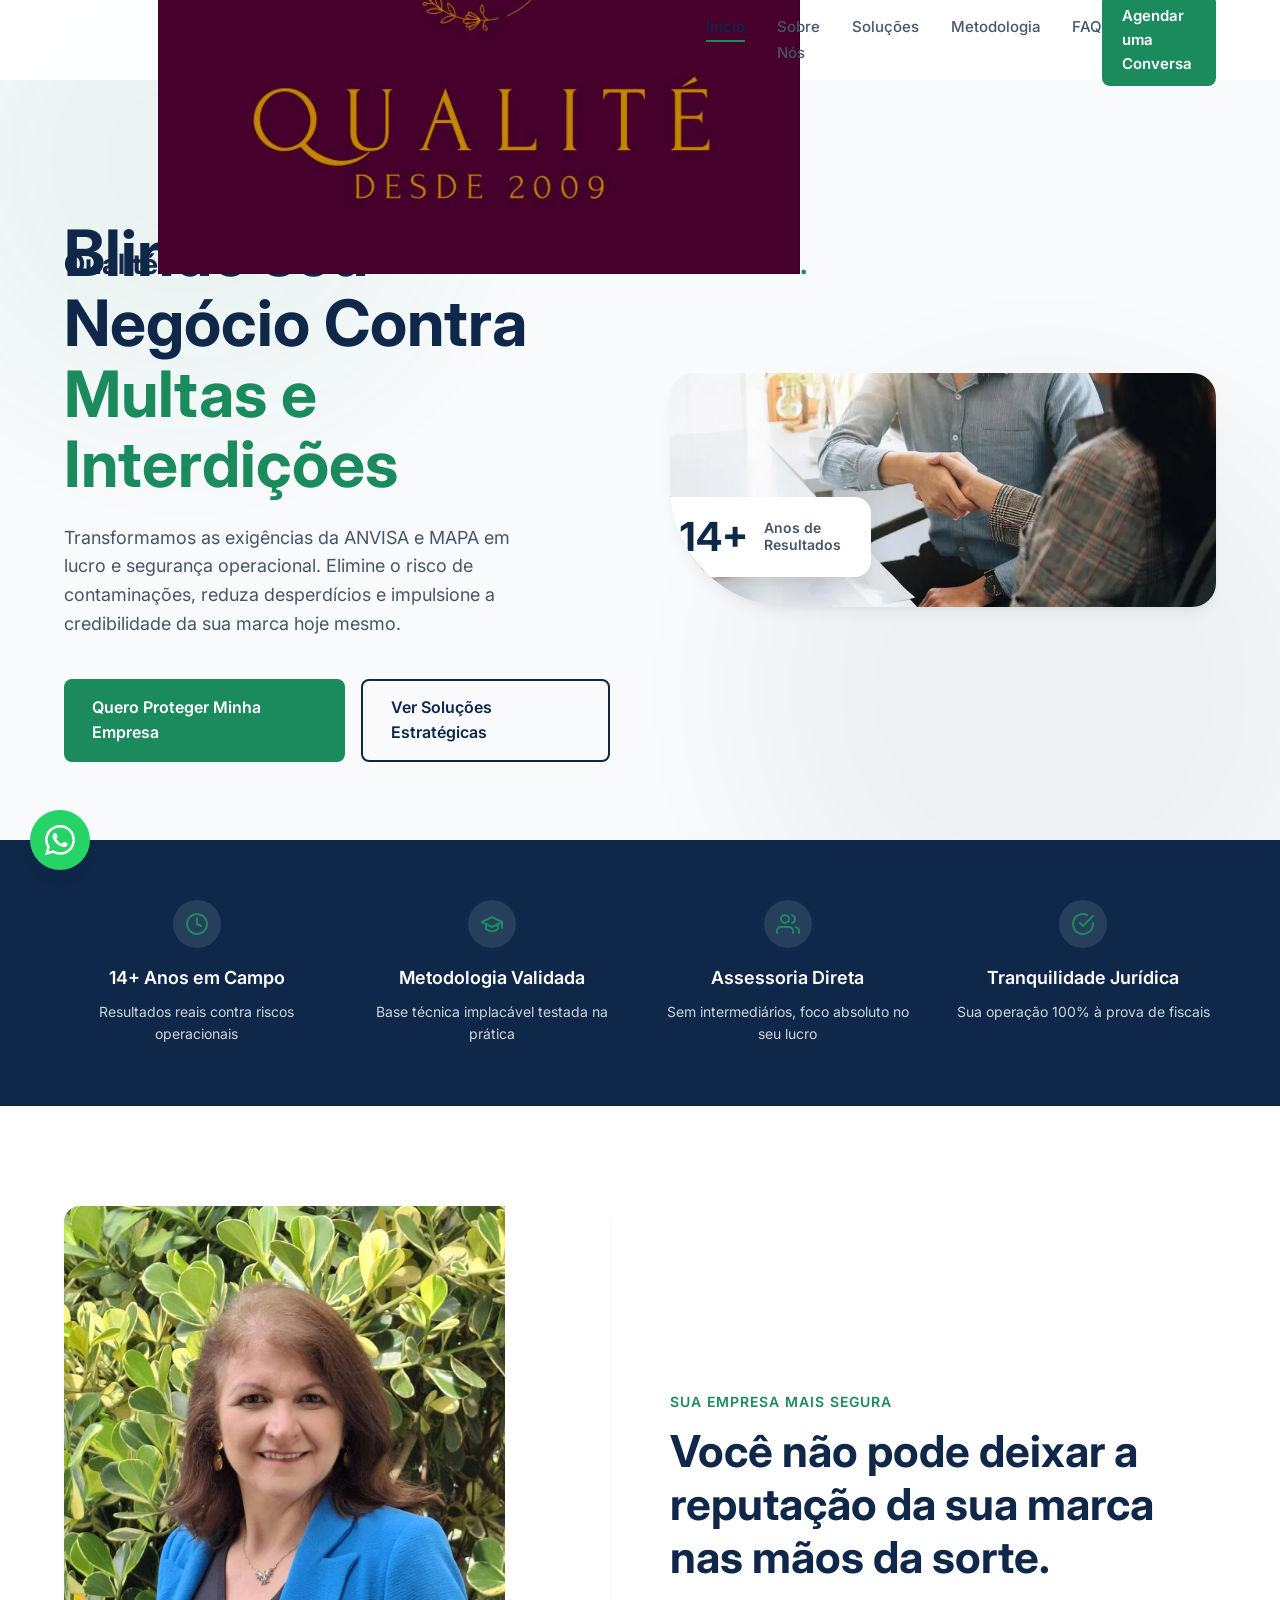
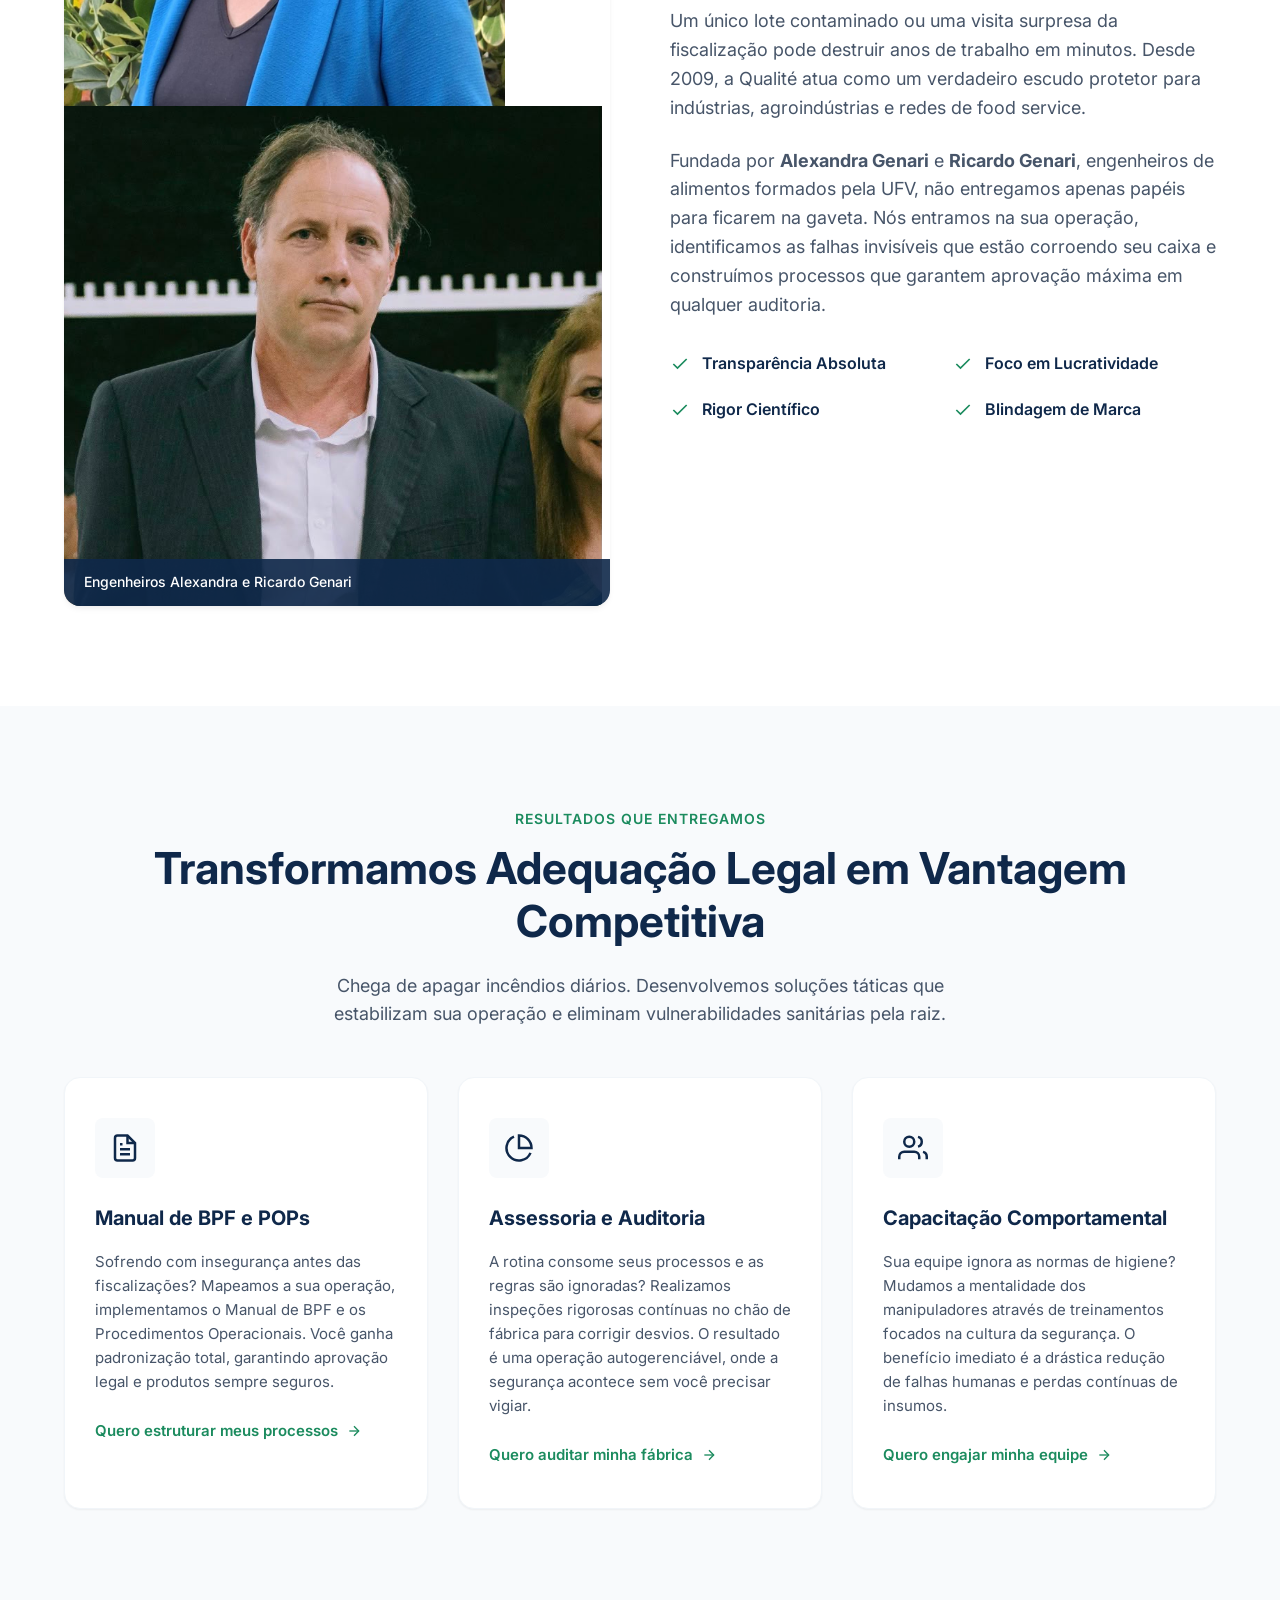
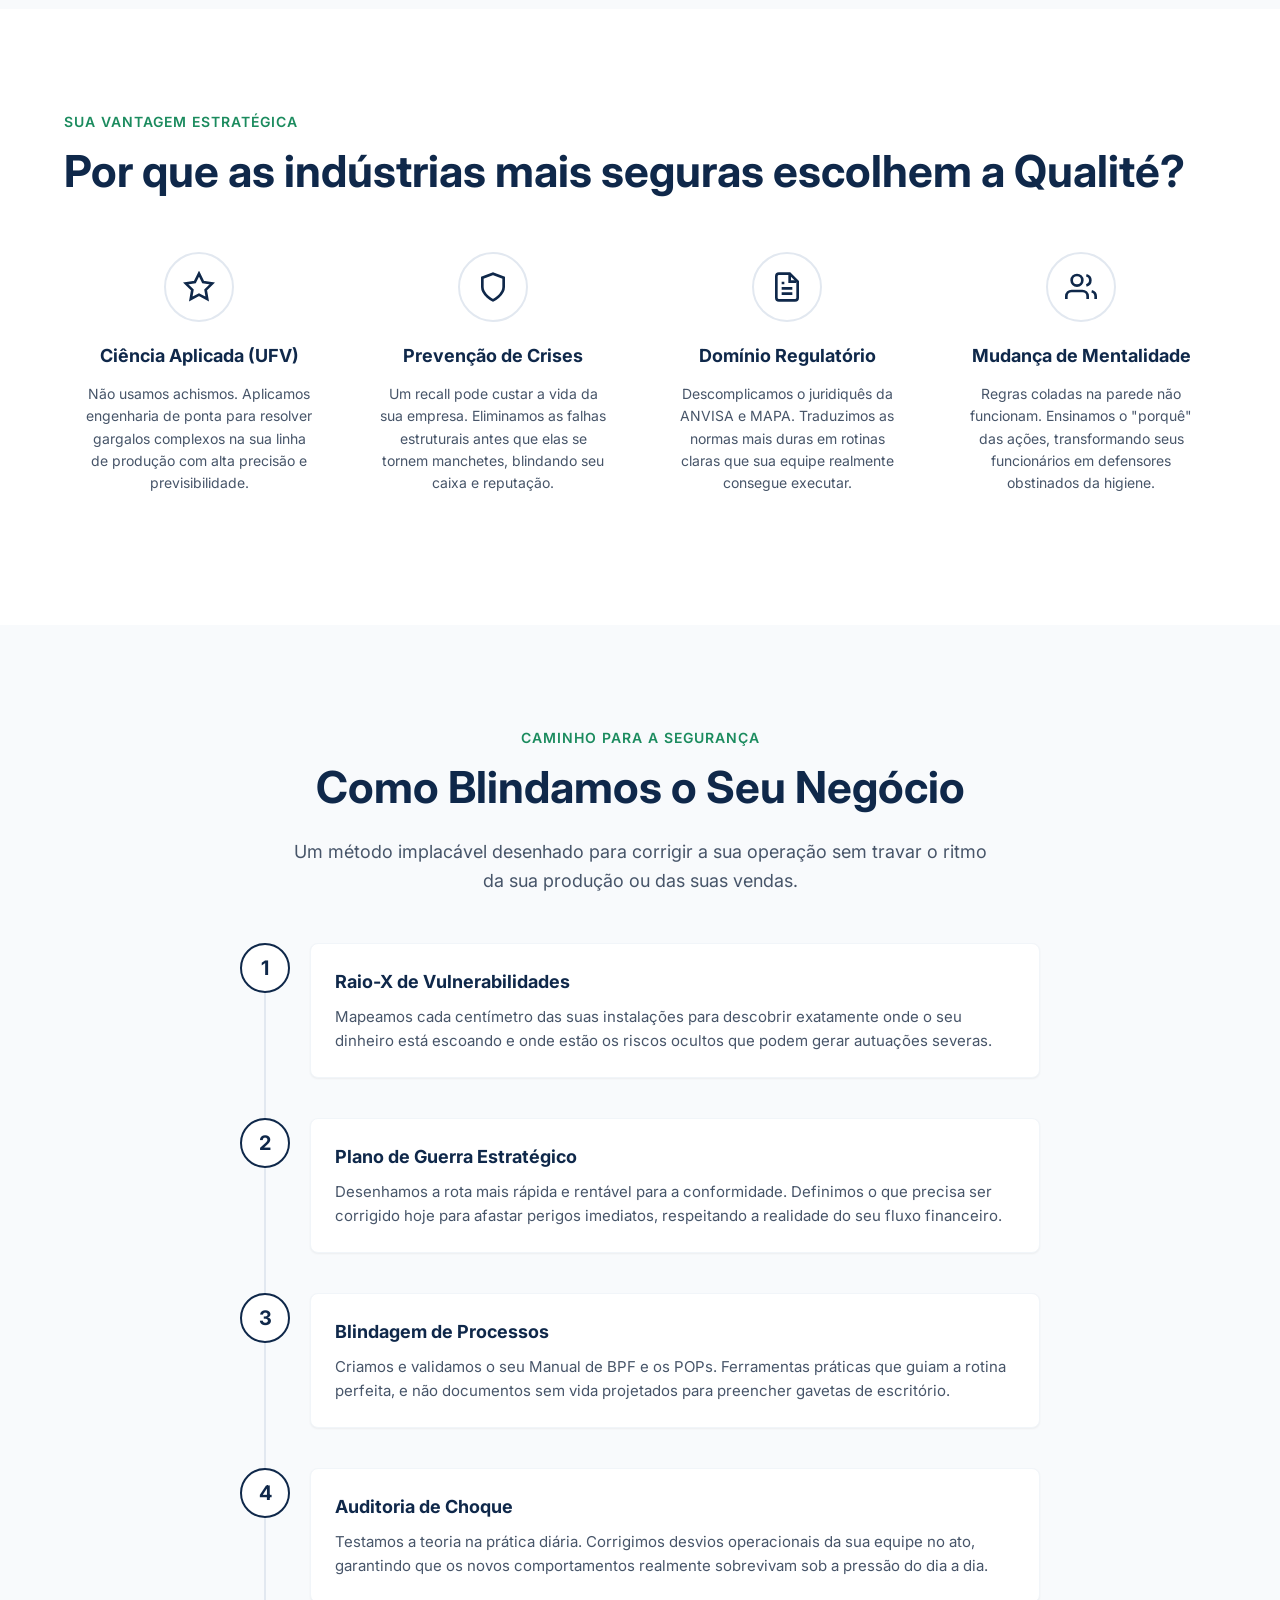
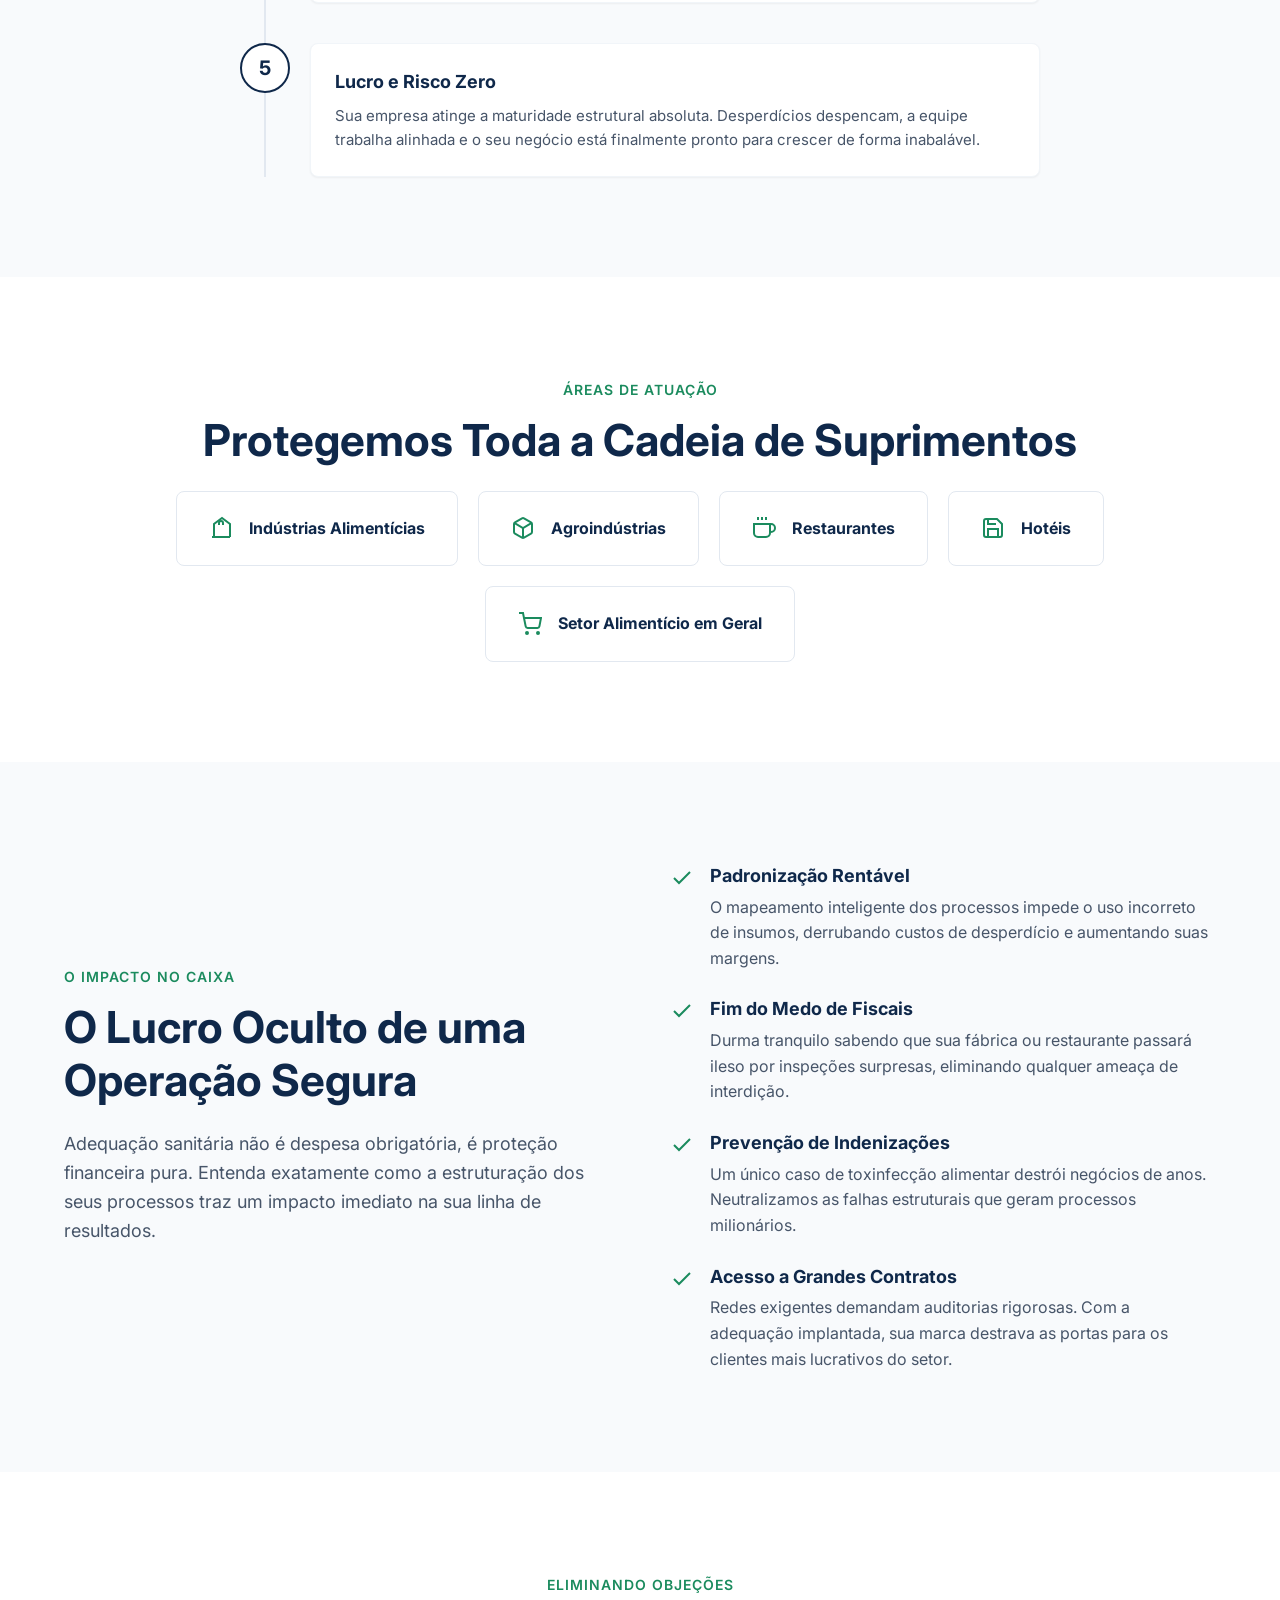
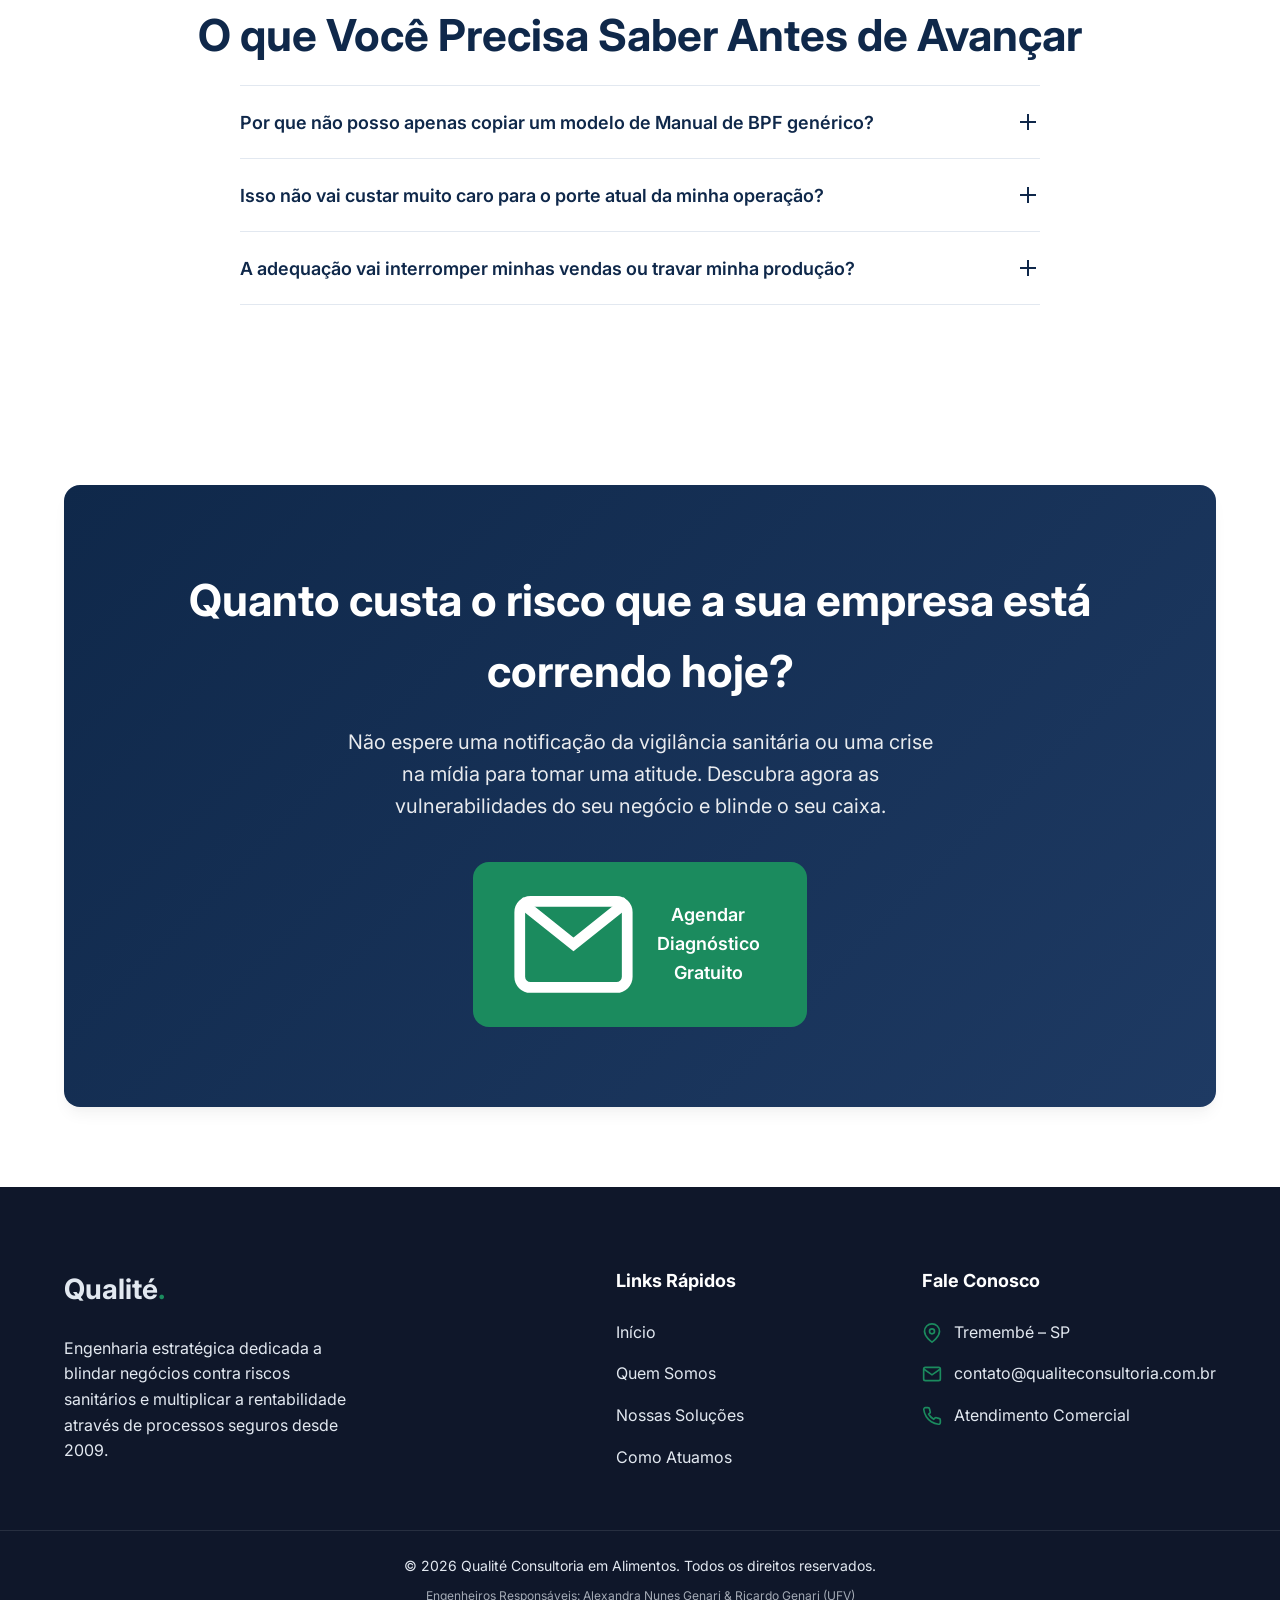
==== index.html @ 4e4a7620 "fotos html" ====
<!DOCTYPE html>
<html lang="pt-BR">
<head>
    <meta charset="UTF-8">
    <meta name="viewport" content="width=device-width, initial-scale=1.0">
    <meta http-equiv="X-UA-Compatible" content="IE=edge">
    
    <!-- SEO & Open Graph -->
    <title>Qualité Consultoria em Alimentos | Blinde sua Indústria e Evite Multas</title>
    <meta name="description" content="Consultoria e assessoria em engenharia de alimentos para indústrias e food service. Evite multas da ANVISA, elimine desperdícios e garanta processos seguros.">
    <meta name="keywords" content="consultoria em alimentos, adequação anvisa, vigilância sanitária, manual bpf, appcc, redução de perdas na indústria de alimentos, treinamentos">
    <meta name="author" content="Qualité Consultoria em Alimentos">
    
    <meta property="og:title" content="Qualité Consultoria em Alimentos | Blinde seu Negócio">
    <meta property="og:description" content="Transformamos a adequação legal em lucro e segurança para sua indústria ou restaurante.">
    <meta property="og:type" content="website">
    <meta property="og:url" content="https://www.qualiteconsultoria.com.br">
    
    <link rel="stylesheet" href="style.css">
    
    <!-- Preconnect for performance -->
    <link rel="preconnect" href="https://fonts.googleapis.com">
    <link rel="preconnect" href="https://fonts.gstatic.com" crossorigin>
</head>
<body>

    <!-- Header / Navbar -->
    <header class="header" id="header">
        <div class="container header-container">
            <a href="#" class="logo" aria-label="Voltar ao topo">
                <span class="logo-text">Qualité</span>
                <img src="Logo.jpeg" alt="Logo da Qualité Consultoria em Alimentos" class="logo-image" loading="lazy">
                <span class="logo-dot">.</span>
            </a>
            
            <nav class="navbar" id="navbar">
                <ul class="nav-list">
                    <li><a href="#hero" class="nav-link active">Início</a></li>
                    <li><a href="#about" class="nav-link">Sobre Nós</a></li>
                    <li><a href="#services" class="nav-link">Soluções</a></li>
                    <li><a href="#process" class="nav-link">Metodologia</a></li>
                    <li><a href="#faq" class="nav-link">FAQ</a></li>
                </ul>
            </nav>
            
            <div class="header-actions">
                <a href="#contato" class="btn btn-primary btn-sm">Agendar uma Conversa</a>
                <button class="mobile-menu-toggle" aria-label="Abrir menu" aria-expanded="false">
                    <span class="hamburger"></span>
                </button>
            </div>
        </div>
    </header>

    <main>
        <!-- Hero Section -->
        <section id="hero" class="hero">
            <div class="hero-bg-shapes">
                <div class="shape shape-1"></div>
                <div class="shape shape-2"></div>
            </div>
            <div class="container hero-container">
                <div class="hero-content reveal-fade-up">
                    <h1 class="headline">
                        Blinde seu Negócio Contra <span>Multas e Interdições</span>
                    </h1>
                    <p class="subheadline">
                        Transformamos as exigências da ANVISA e MAPA em lucro e segurança operacional. Elimine o risco de contaminações, reduza desperdícios e impulsione a credibilidade da sua marca hoje mesmo.
                    </p>
                    <div class="hero-buttons">
                        <a href="#contato" class="btn btn-primary">Quero Proteger Minha Empresa</a>
                        <a href="#services" class="btn btn-outline">Ver Soluções Estratégicas</a>
                    </div>
                </div>
                
                <div class="hero-visual reveal-fade-left">
                    <div class="image-wrapper">
                        <!-- Imagem representativa profissional -->
                        <picture>
                            <img src="mao.webp" alt="Equipe da Qualité Consultoria em Alimentos" loading="lazy">
                        </picture>
                        <div class="experience-badge">
                            <span class="badge-number">14+</span>
                            <span class="badge-text">Anos de<br>Resultados</span>
                        </div>
                    </div>
                </div>
            </div>
        </section>

        <!-- Faixa de Confiança (Trust Banner) -->
        <section id="trust" class="trust-banner">
            <div class="container trust-grid">
                <div class="trust-card reveal-fade-up" style="transition-delay: 0.1s;">
                    <div class="trust-icon">
                        <svg viewBox="0 0 24 24" fill="none" stroke="currentColor" stroke-width="2" stroke-linecap="round" stroke-linejoin="round"><circle cx="12" cy="12" r="10"></circle><polyline points="12 6 12 12 16 14"></polyline></svg>
                    </div>
                    <h3>14+ Anos em Campo</h3>
                    <p>Resultados reais contra riscos operacionais</p>
                </div>
                <div class="trust-card reveal-fade-up" style="transition-delay: 0.2s;">
                    <div class="trust-icon">
                        <svg viewBox="0 0 24 24" fill="none" stroke="currentColor" stroke-width="2" stroke-linecap="round" stroke-linejoin="round"><path d="M22 10v6M2 10l10-5 10 5-10 5z"></path><path d="M6 12v5c3 3 9 3 12 0v-5"></path></svg>
                    </div>
                    <h3>Metodologia Validada</h3>
                    <p>Base técnica implacável testada na prática</p>
                </div>
                <div class="trust-card reveal-fade-up" style="transition-delay: 0.3s;">
                    <div class="trust-icon">
                        <svg viewBox="0 0 24 24" fill="none" stroke="currentColor" stroke-width="2" stroke-linecap="round" stroke-linejoin="round"><path d="M17 21v-2a4 4 0 0 0-4-4H5a4 4 0 0 0-4 4v2"></path><circle cx="9" cy="7" r="4"></circle><path d="M23 21v-2a4 4 0 0 0-3-3.87"></path><path d="M16 3.13a4 4 0 0 1 0 7.75"></path></svg>
                    </div>
                    <h3>Assessoria Direta</h3>
                    <p>Sem intermediários, foco absoluto no seu lucro</p>
                </div>
                <div class="trust-card reveal-fade-up" style="transition-delay: 0.4s;">
                    <div class="trust-icon">
                        <svg viewBox="0 0 24 24" fill="none" stroke="currentColor" stroke-width="2" stroke-linecap="round" stroke-linejoin="round"><path d="M22 11.08V12a10 10 0 1 1-5.93-9.14"></path><polyline points="22 4 12 14.01 9 11.01"></polyline></svg>
                    </div>
                    <h3>Tranquilidade Jurídica</h3>
                    <p>Sua operação 100% à prova de fiscais</p>
                </div>
            </div>
        </section>

        <!-- Sobre a Empresa -->
        <section id="about" class="section about">
            <div class="container about-container">
                <div class="about-image-col reveal-fade-right">
                    <figure class="about-figure">
                        <img src="AlessandraGenari.jpeg" alt="Diretoria Qualité atuando em auditoria e validação de segurança" loading="lazy">
                        <img src="RicardoGenari.jpeg" alt="Diretoria Qualité atuando em auditoria e validação de segurança" loading="lazy">
                        <figcaption class="about-caption">Engenheiros Alexandra e Ricardo Genari</figcaption>
                    </figure>
                </div>
                <div class="about-text-col reveal-fade-left">
                    <span class="section-tag">Sua Empresa Mais Segura</span>
                    <h2 class="section-title">Você não pode deixar a reputação da sua marca nas mãos da sorte.</h2>
                    <p class="section-desc">
                        Um único lote contaminado ou uma visita surpresa da fiscalização pode destruir anos de trabalho em minutos. Desde 2009, a Qualité atua como um verdadeiro escudo protetor para indústrias, agroindústrias e redes de food service.
                    </p>
                    <p class="section-desc">
                        Fundada por <strong>Alexandra Genari</strong> e <strong>Ricardo Genari</strong>, engenheiros de alimentos formados pela UFV, não entregamos apenas papéis para ficarem na gaveta. Nós entramos na sua operação, identificamos as falhas invisíveis que estão corroendo seu caixa e construímos processos que garantem aprovação máxima em qualquer auditoria.
                    </p>
                    
                    <div class="values-grid">
                        <div class="value-item">
                            <svg viewBox="0 0 24 24" fill="none" stroke="currentColor" stroke-width="2"><polyline points="20 6 9 17 4 12"></polyline></svg>
                            <span>Transparência Absoluta</span>
                        </div>
                        <div class="value-item">
                            <svg viewBox="0 0 24 24" fill="none" stroke="currentColor" stroke-width="2"><polyline points="20 6 9 17 4 12"></polyline></svg>
                            <span>Foco em Lucratividade</span>
                        </div>
                        <div class="value-item">
                            <svg viewBox="0 0 24 24" fill="none" stroke="currentColor" stroke-width="2"><polyline points="20 6 9 17 4 12"></polyline></svg>
                            <span>Rigor Científico</span>
                        </div>
                        <div class="value-item">
                            <svg viewBox="0 0 24 24" fill="none" stroke="currentColor" stroke-width="2"><polyline points="20 6 9 17 4 12"></polyline></svg>
                            <span>Blindagem de Marca</span>
                        </div>
                    </div>
                </div>
            </div>
        </section>

        <!-- Serviços -->
        <section id="services" class="section services bg-light">
            <div class="container">
                <div class="section-header text-center reveal-fade-up">
                    <span class="section-tag">Resultados Que Entregamos</span>
                    <h2 class="section-title">Transformamos Adequação Legal em Vantagem Competitiva</h2>
                    <p class="section-subtitle">Chega de apagar incêndios diários. Desenvolvemos soluções táticas que estabilizam sua operação e eliminam vulnerabilidades sanitárias pela raiz.</p>
                </div>

                <div class="services-grid">
                    <!-- Card 1 -->
                    <article class="service-card reveal-fade-up" style="transition-delay: 0.1s;">
                        <div class="service-icon">
                            <svg viewBox="0 0 24 24" fill="none" stroke="currentColor" stroke-width="2"><path d="M14 2H6a2 2 0 0 0-2 2v16a2 2 0 0 0 2 2h12a2 2 0 0 0 2-2V8z"></path><polyline points="14 2 14 8 20 8"></polyline><line x1="16" y1="13" x2="8" y2="13"></line><line x1="16" y1="17" x2="8" y2="17"></line><polyline points="10 9 9 9 8 9"></polyline></svg>
                        </div>
                        <h3 class="service-title">Manual de BPF e POPs</h3>
                        <p class="service-desc">Sofrendo com insegurança antes das fiscalizações? Mapeamos a sua operação, implementamos o Manual de BPF e os Procedimentos Operacionais. Você ganha padronização total, garantindo aprovação legal e produtos sempre seguros.</p>
                        <a href="#contato" class="service-link">Quero estruturar meus processos <svg viewBox="0 0 24 24" fill="none" stroke="currentColor" stroke-width="2"><line x1="5" y1="12" x2="19" y2="12"></line><polyline points="12 5 19 12 12 19"></polyline></svg></a>
                    </article>

                    <!-- Card 2 -->
                    <article class="service-card reveal-fade-up" style="transition-delay: 0.2s;">
                        <div class="service-icon">
                            <svg viewBox="0 0 24 24" fill="none" stroke="currentColor" stroke-width="2"><path d="M21.21 15.89A10 10 0 1 1 8 2.83"></path><path d="M22 12A10 10 0 0 0 12 2v10z"></path></svg>
                        </div>
                        <h3 class="service-title">Assessoria e Auditoria</h3>
                        <p class="service-desc">A rotina consome seus processos e as regras são ignoradas? Realizamos inspeções rigorosas contínuas no chão de fábrica para corrigir desvios. O resultado é uma operação autogerenciável, onde a segurança acontece sem você precisar vigiar.</p>
                        <a href="#contato" class="service-link">Quero auditar minha fábrica <svg viewBox="0 0 24 24" fill="none" stroke="currentColor" stroke-width="2"><line x1="5" y1="12" x2="19" y2="12"></line><polyline points="12 5 19 12 12 19"></polyline></svg></a>
                    </article>

                    <!-- Card 3 -->
                    <article class="service-card reveal-fade-up" style="transition-delay: 0.3s;">
                        <div class="service-icon">
                            <svg viewBox="0 0 24 24" fill="none" stroke="currentColor" stroke-width="2"><path d="M17 21v-2a4 4 0 0 0-4-4H5a4 4 0 0 0-4 4v2"></path><circle cx="9" cy="7" r="4"></circle><path d="M23 21v-2a4 4 0 0 0-3-3.87"></path><path d="M16 3.13a4 4 0 0 1 0 7.75"></path></svg>
                        </div>
                        <h3 class="service-title">Capacitação Comportamental</h3>
                        <p class="service-desc">Sua equipe ignora as normas de higiene? Mudamos a mentalidade dos manipuladores através de treinamentos focados na cultura da segurança. O benefício imediato é a drástica redução de falhas humanas e perdas contínuas de insumos.</p>
                        <a href="#contato" class="service-link">Quero engajar minha equipe <svg viewBox="0 0 24 24" fill="none" stroke="currentColor" stroke-width="2"><line x1="5" y1="12" x2="19" y2="12"></line><polyline points="12 5 19 12 12 19"></polyline></svg></a>
                    </article>
                </div>
            </div>
        </section>

        <!-- Diferenciais -->
        <section id="differentials" class="section differentials">
            <div class="container">
                <div class="section-header reveal-fade-up">
                    <span class="section-tag">Sua Vantagem Estratégica</span>
                    <h2 class="section-title">Por que as indústrias mais seguras escolhem a Qualité?</h2>
                </div>
                
                <div class="diff-grid">
                    <div class="diff-card reveal-scale" style="transition-delay: 0.1s;">
                        <div class="diff-icon">
                            <svg viewBox="0 0 24 24" fill="none" stroke="currentColor" stroke-width="2"><polygon points="12 2 15.09 8.26 22 9.27 17 14.14 18.18 21.02 12 17.77 5.82 21.02 7 14.14 2 9.27 8.91 8.26 12 2"></polygon></svg>
                        </div>
                        <h4>Ciência Aplicada (UFV)</h4>
                        <p>Não usamos achismos. Aplicamos engenharia de ponta para resolver gargalos complexos na sua linha de produção com alta precisão e previsibilidade.</p>
                    </div>
                    <div class="diff-card reveal-scale" style="transition-delay: 0.2s;">
                        <div class="diff-icon">
                            <svg viewBox="0 0 24 24" fill="none" stroke="currentColor" stroke-width="2"><path d="M12 22s8-4 8-10V5l-8-3-8 3v7c0 6 8 10 8 10z"></path></svg>
                        </div>
                        <h4>Prevenção de Crises</h4>
                        <p>Um recall pode custar a vida da sua empresa. Eliminamos as falhas estruturais antes que elas se tornem manchetes, blindando seu caixa e reputação.</p>
                    </div>
                    <div class="diff-card reveal-scale" style="transition-delay: 0.3s;">
                        <div class="diff-icon">
                            <svg viewBox="0 0 24 24" fill="none" stroke="currentColor" stroke-width="2"><path d="M14 2H6a2 2 0 0 0-2 2v16c0 1.1.9 2 2 2h12a2 2 0 0 0 2-2V8l-6-6z"></path><path d="M14 3v5h5M16 13H8M16 17H8M10 9H8"></path></svg>
                        </div>
                        <h4>Domínio Regulatório</h4>
                        <p>Descomplicamos o juridiquês da ANVISA e MAPA. Traduzimos as normas mais duras em rotinas claras que sua equipe realmente consegue executar.</p>
                    </div>
                    <div class="diff-card reveal-scale" style="transition-delay: 0.4s;">
                        <div class="diff-icon">
                            <svg viewBox="0 0 24 24" fill="none" stroke="currentColor" stroke-width="2"><path d="M17 21v-2a4 4 0 0 0-4-4H5a4 4 0 0 0-4 4v2"></path><circle cx="9" cy="7" r="4"></circle><path d="M23 21v-2a4 4 0 0 0-3-3.87"></path><path d="M16 3.13a4 4 0 0 1 0 7.75"></path></svg>
                        </div>
                        <h4>Mudança de Mentalidade</h4>
                        <p>Regras coladas na parede não funcionam. Ensinamos o "porquê" das ações, transformando seus funcionários em defensores obstinados da higiene.</p>
                    </div>
                </div>
            </div>
        </section>

        <!-- Metodologia (Processo) -->
        <section id="process" class="section process bg-light">
            <div class="container">
                <div class="section-header text-center reveal-fade-up">
                    <span class="section-tag">Caminho para a Segurança</span>
                    <h2 class="section-title">Como Blindamos o Seu Negócio</h2>
                    <p class="section-subtitle">Um método implacável desenhado para corrigir a sua operação sem travar o ritmo da sua produção ou das suas vendas.</p>
                </div>

                <div class="timeline-container">
                    <!-- Item 1 -->
                    <div class="timeline-item reveal-fade-up">
                        <div class="timeline-marker">1</div>
                        <div class="timeline-content">
                            <h3>Raio-X de Vulnerabilidades</h3>
                            <p>Mapeamos cada centímetro das suas instalações para descobrir exatamente onde o seu dinheiro está escoando e onde estão os riscos ocultos que podem gerar autuações severas.</p>
                        </div>
                    </div>
                    <!-- Item 2 -->
                    <div class="timeline-item reveal-fade-up">
                        <div class="timeline-marker">2</div>
                        <div class="timeline-content">
                            <h3>Plano de Guerra Estratégico</h3>
                            <p>Desenhamos a rota mais rápida e rentável para a conformidade. Definimos o que precisa ser corrigido hoje para afastar perigos imediatos, respeitando a realidade do seu fluxo financeiro.</p>
                        </div>
                    </div>
                    <!-- Item 3 -->
                    <div class="timeline-item reveal-fade-up">
                        <div class="timeline-marker">3</div>
                        <div class="timeline-content">
                            <h3>Blindagem de Processos</h3>
                            <p>Criamos e validamos o seu Manual de BPF e os POPs. Ferramentas práticas que guiam a rotina perfeita, e não documentos sem vida projetados para preencher gavetas de escritório.</p>
                        </div>
                    </div>
                    <!-- Item 4 -->
                    <div class="timeline-item reveal-fade-up">
                        <div class="timeline-marker">4</div>
                        <div class="timeline-content">
                            <h3>Auditoria de Choque</h3>
                            <p>Testamos a teoria na prática diária. Corrigimos desvios operacionais da sua equipe no ato, garantindo que os novos comportamentos realmente sobrevivam sob a pressão do dia a dia.</p>
                        </div>
                    </div>
                    <!-- Item 5 -->
                    <div class="timeline-item reveal-fade-up">
                        <div class="timeline-marker">5</div>
                        <div class="timeline-content">
                            <h3>Lucro e Risco Zero</h3>
                            <p>Sua empresa atinge a maturidade estrutural absoluta. Desperdícios despencam, a equipe trabalha alinhada e o seu negócio está finalmente pronto para crescer de forma inabalável.</p>
                        </div>
                    </div>
                </div>
            </div>
        </section>

        <!-- Público Atendido -->
        <section id="audience" class="section audience">
            <div class="container">
                <div class="section-header text-center reveal-fade-up">
                    <span class="section-tag">Áreas de Atuação</span>
                    <h2 class="section-title">Protegemos Toda a Cadeia de Suprimentos</h2>
                </div>
                
                <div class="audience-grid">
                    <div class="audience-card reveal-fade-up" style="transition-delay: 0.1s;">
                        <svg viewBox="0 0 24 24" fill="none" stroke="currentColor" stroke-width="2"><path d="M3 21h18M5 21V8l8-6 8 6v13"></path><path d="M14 9V7a2 2 0 0 0-2-2 2 2 0 0 0-2 2v2"></path></svg>
                        <h3>Indústrias Alimentícias</h3>
                    </div>
                    <div class="audience-card reveal-fade-up" style="transition-delay: 0.2s;">
                        <svg viewBox="0 0 24 24" fill="none" stroke="currentColor" stroke-width="2"><path d="M21 16V8a2 2 0 0 0-1-1.73l-7-4a2 2 0 0 0-2 0l-7 4A2 2 0 0 0 3 8v8a2 2 0 0 0 1 1.73l7 4a2 2 0 0 0 2 0l7-4A2 2 0 0 0 21 16z"></path><polyline points="3.27 6.96 12 12.01 20.73 6.96"></polyline><line x1="12" y1="22.08" x2="12" y2="12"></line></svg>
                        <h3>Agroindústrias</h3>
                    </div>
                    <div class="audience-card reveal-fade-up" style="transition-delay: 0.3s;">
                        <svg viewBox="0 0 24 24" fill="none" stroke="currentColor" stroke-width="2"><path d="M18 8h1a4 4 0 0 1 0 8h-1"></path><path d="M2 8h16v9a4 4 0 0 1-4 4H6a4 4 0 0 1-4-4V8z"></path><line x1="6" y1="1" x2="6" y2="4"></line><line x1="10" y1="1" x2="10" y2="4"></line><line x1="14" y1="1" x2="14" y2="4"></line></svg>
                        <h3>Restaurantes</h3>
                    </div>
                    <div class="audience-card reveal-fade-up" style="transition-delay: 0.4s;">
                        <svg viewBox="0 0 24 24" fill="none" stroke="currentColor" stroke-width="2"><path d="M19 21H5a2 2 0 0 1-2-2V5a2 2 0 0 1 2-2h11l5 5v11a2 2 0 0 1-2 2z"></path><polyline points="17 21 17 13 7 13 7 21"></polyline><polyline points="7 3 7 8 15 8"></polyline></svg>
                        <h3>Hotéis</h3>
                    </div>
                    <div class="audience-card reveal-fade-up" style="transition-delay: 0.5s;">
                        <svg viewBox="0 0 24 24" fill="none" stroke="currentColor" stroke-width="2"><circle cx="9" cy="21" r="1"></circle><circle cx="20" cy="21" r="1"></circle><path d="M1 1h4l2.68 13.39a2 2 0 0 0 2 1.61h9.72a2 2 0 0 0 2-1.61L23 6H6"></path></svg>
                        <h3>Setor Alimentício em Geral</h3>
                    </div>
                </div>
            </div>
        </section>

        <!-- Benefícios (Checklist) -->
        <section id="benefits" class="section benefits bg-light">
            <div class="container benefits-container">
                <div class="benefits-text reveal-fade-right">
                    <span class="section-tag">O Impacto no Caixa</span>
                    <h2 class="section-title">O Lucro Oculto de uma Operação Segura</h2>
                    <p class="section-desc">Adequação sanitária não é despesa obrigatória, é proteção financeira pura. Entenda exatamente como a estruturação dos seus processos traz um impacto imediato na sua linha de resultados.</p>
                </div>
                <div class="benefits-list reveal-fade-left">
                    <ul>
                        <li>
                            <svg viewBox="0 0 24 24" fill="none" stroke="#1b8b5e" stroke-width="2"><polyline points="20 6 9 17 4 12"></polyline></svg>
                            <div>
                                <strong>Padronização Rentável</strong>
                                <p>O mapeamento inteligente dos processos impede o uso incorreto de insumos, derrubando custos de desperdício e aumentando suas margens.</p>
                            </div>
                        </li>
                        <li>
                            <svg viewBox="0 0 24 24" fill="none" stroke="#1b8b5e" stroke-width="2"><polyline points="20 6 9 17 4 12"></polyline></svg>
                            <div>
                                <strong>Fim do Medo de Fiscais</strong>
                                <p>Durma tranquilo sabendo que sua fábrica ou restaurante passará ileso por inspeções surpresas, eliminando qualquer ameaça de interdição.</p>
                            </div>
                        </li>
                        <li>
                            <svg viewBox="0 0 24 24" fill="none" stroke="#1b8b5e" stroke-width="2"><polyline points="20 6 9 17 4 12"></polyline></svg>
                            <div>
                                <strong>Prevenção de Indenizações</strong>
                                <p>Um único caso de toxinfecção alimentar destrói negócios de anos. Neutralizamos as falhas estruturais que geram processos milionários.</p>
                            </div>
                        </li>
                        <li>
                            <svg viewBox="0 0 24 24" fill="none" stroke="#1b8b5e" stroke-width="2"><polyline points="20 6 9 17 4 12"></polyline></svg>
                            <div>
                                <strong>Acesso a Grandes Contratos</strong>
                                <p>Redes exigentes demandam auditorias rigorosas. Com a adequação implantada, sua marca destrava as portas para os clientes mais lucrativos do setor.</p>
                            </div>
                        </li>
                    </ul>
                </div>
            </div>
        </section>

        <!-- FAQ -->
        <section id="faq" class="section faq">
            <div class="container">
                <div class="section-header text-center reveal-fade-up">
                    <span class="section-tag">Eliminando Objeções</span>
                    <h2 class="section-title">O que Você Precisa Saber Antes de Avançar</h2>
                </div>
                
                <div class="accordion-container reveal-fade-up">
                    <div class="accordion-item">
                        <button class="accordion-header" aria-expanded="false">
                            Por que não posso apenas copiar um modelo de Manual de BPF genérico?
                            <span class="accordion-icon"></span>
                        </button>
                        <div class="accordion-content">
                            <p>Documentos genéricos são o caminho mais rápido para multas severas. Os fiscais identificam imediatamente quando o texto não reflete a realidade do chão de fábrica. Nós estruturamos um material único, construindo defesas técnicas reais baseadas exclusivamente nas condições e instalações da sua produção.</p>
                        </div>
                    </div>

                    <div class="accordion-item">
                        <button class="accordion-header" aria-expanded="false">
                            Isso não vai custar muito caro para o porte atual da minha operação?
                            <span class="accordion-icon"></span>
                        </button>
                        <div class="accordion-content">
                            <p>O que custa caro é uma interdição inesperada, a perda de um lote inteiro de produtos ou um processo judicial gerado por contaminação. O valor investido em nossa engenharia preventiva se paga nos primeiros meses através da redução brutal de desperdícios operacionais e da segurança total contra multas.</p>
                        </div>
                    </div>

                    <div class="accordion-item">
                        <button class="accordion-header" aria-expanded="false">
                            A adequação vai interromper minhas vendas ou travar minha produção?
                            <span class="accordion-icon"></span>
                        </button>
                        <div class="accordion-content">
                            <p>Absolutamente não. Nosso método foi criado no chão de fábrica e para o chão de fábrica. Inserimos as melhorias gradualmente e capacitamos sua equipe nos momentos adequados, sem quebrar a fluidez e a agilidade que o dia a dia do seu negócio exige.</p>
                        </div>
                    </div>
                </div>
            </div>
        </section>

        <!-- Final CTA -->
        <section id="contato" class="section cta-section">
            <div class="container">
                <div class="cta-box reveal-scale">
                    <h2>Quanto custa o risco que a sua empresa está correndo hoje?</h2>
                    <p>Não espere uma notificação da vigilância sanitária ou uma crise na mídia para tomar uma atitude. Descubra agora as vulnerabilidades do seu negócio e blinde o seu caixa.</p>
                    <a href="mailto:contato@qualiteconsultoria.com.br" class="btn btn-primary btn-large">
                        <svg viewBox="0 0 24 24" fill="none" stroke="currentColor" stroke-width="2"><rect x="2" y="4" width="20" height="16" rx="2"></rect><path d="M2 4l10 8 10-8"></path></svg>
                        Agendar Diagnóstico Gratuito
                    </a>
                </div>
            </div>
        </section>
    </main>

    <!-- Footer -->
    <footer class="footer">
        <div class="container footer-container">
            <div class="footer-col brand-col">
                <a href="#" class="logo footer-logo">
                    <span class="logo-text">Qualité</span>
                    <span class="logo-dot">.</span>
                </a>
                <p>Engenharia estratégica dedicada a blindar negócios contra riscos sanitários e multiplicar a rentabilidade através de processos seguros desde 2009.</p>
            </div>
            
            <div class="footer-col">
                <h4>Links Rápidos</h4>
                <ul>
                    <li><a href="#hero">Início</a></li>
                    <li><a href="#about">Quem Somos</a></li>
                    <li><a href="#services">Nossas Soluções</a></li>
                    <li><a href="#process">Como Atuamos</a></li>
                </ul>
            </div>
            
            <div class="footer-col">
                <h4>Fale Conosco</h4>
                <ul class="contact-info">
                    <li>
                        <svg viewBox="0 0 24 24" fill="none" stroke="currentColor" stroke-width="2"><path d="M21 10c0 7-9 13-9 13s-9-6-9-13a9 9 0 0 1 18 0z"></path><circle cx="12" cy="10" r="3"></circle></svg>
                        Tremembé – SP
                    </li>
                    <li>
                        <svg viewBox="0 0 24 24" fill="none" stroke="currentColor" stroke-width="2"><path d="M4 4h16c1.1 0 2 .9 2 2v12c0 1.1-.9 2-2 2H4c-1.1 0-2-.9-2-2V6c0-1.1.9-2 2-2z"></path><polyline points="22,6 12,13 2,6"></polyline></svg>
                        contato@qualiteconsultoria.com.br
                    </li>
                    <li>
                        <svg viewBox="0 0 24 24" fill="none" stroke="currentColor" stroke-width="2"><path d="M22 16.92v3a2 2 0 0 1-2.18 2 19.79 19.79 0 0 1-8.63-3.07 19.5 19.5 0 0 1-6-6 19.79 19.79 0 0 1-3.07-8.67A2 2 0 0 1 4.11 2h3a2 2 0 0 1 2 1.72 12.84 12.84 0 0 0 .7 2.81 2 2 0 0 1-.45 2.11L8.09 9.91a16 16 0 0 0 6 6l1.27-1.27a2 2 0 0 1 2.11-.45 12.84 12.84 0 0 0 2.81.7A2 2 0 0 1 22 16.92z"></path></svg>
                        Atendimento Comercial
                    </li>
                </ul>
            </div>
        </div>
        
        <div class="footer-bottom">
            <div class="container">
                <p>&copy; 2026 Qualité Consultoria em Alimentos. Todos os direitos reservados. <span>Engenheiros Responsáveis: Alexandra Nunes Genari & Ricardo Genari (UFV)</span></p>
            </div>
        </div>
    </footer>

    <!-- Botão Flutuante WhatsApp -->
    <a href="#" class="fab-whatsapp" aria-label="Contato pelo WhatsApp">
        <svg viewBox="0 0 24 24" fill="white" width="30" height="30"><path d="M17.472 14.382c-.297-.149-1.758-.867-2.03-.967-.273-.099-.471-.148-.67.15-.197.297-.767.966-.94 1.164-.173.199-.347.223-.644.075-.297-.15-1.255-.463-2.39-1.475-.883-.788-1.48-1.761-1.653-2.059-.173-.297-.018-.458.13-.606.134-.133.298-.347.446-.52.149-.174.198-.298.298-.497.099-.198.05-.371-.025-.52-.075-.149-.669-1.612-.916-2.207-.242-.579-.487-.5-.669-.51a12.8 12.8 0 0 0-.57-.01c-.198 0-.52.074-.792.372-.272.297-1.04 1.016-1.04 2.479 0 1.462 1.065 2.875 1.213 3.074.149.198 2.096 3.2 5.077 4.487.709.306 1.262.489 1.694.625.712.227 1.36.195 1.871.118.571-.085 1.758-.719 2.006-1.413.248-.694.248-1.289.173-1.413-.074-.124-.272-.198-.57-.347m-5.421 7.403h-.004a9.87 9.87 0 0 1-5.031-1.378l-.361-.214-3.741.982.998-3.648-.235-.374a9.86 9.86 0 0 1-1.51-5.26c.001-5.45 4.436-9.884 9.888-9.884 2.64 0 5.122 1.03 6.988 2.898a9.825 9.825 0 0 1 2.893 6.994c-.003 5.45-4.437 9.884-9.885 9.884m8.413-18.297A11.815 11.815 0 0 0 12.05 0C5.495 0 .16 5.335.157 11.892c0 2.096.547 4.142 1.588 5.945L.057 24l6.305-1.654a11.882 11.882 0 0 0 5.683 1.448h.005c6.554 0 11.89-5.335 11.893-11.893a11.821 11.821 0 0 0-3.48-8.413Z"/></svg>
    </a>

    <!-- Botão Voltar ao Topo -->
    <button class="back-to-top" aria-label="Voltar ao topo">
        <svg viewBox="0 0 24 24" fill="none" stroke="currentColor" stroke-width="2"><polyline points="18 15 12 9 6 15"></polyline></svg>
    </button>

    <script src="script.js"></script>
</body>
</html>
---- style.css ----
/* ==========================================================================
   Importação de Fontes e Variáveis CSS
   ========================================================================== */
@import url('https://fonts.googleapis.com/css2?family=Inter:wght@300;400;500;600;700&display=swap');

:root {
    /* Cores Premium B2B */
    --color-primary: #0f284a; /* Azul Profundo */
    --color-primary-light: #1e3a63;
    --color-secondary: #1b8b5e; /* Verde Institucional */
    --color-secondary-hover: #14724b;
    --color-white: #ffffff;
    --color-light-bg: #f8fafc;
    --color-gray-100: #f1f5f9;
    --color-gray-200: #e2e8f0;
    --color-gray-600: #475569;
    --color-gray-800: #1e293b;
    --color-gray-900: #0f172a; /* Quase Preto para textos longos */

    /* Sombras Discretas */
    --shadow-sm: 0 1px 2px 0 rgba(0, 0, 0, 0.05);
    --shadow-md: 0 4px 6px -1px rgba(0, 0, 0, 0.05), 0 2px 4px -1px rgba(0, 0, 0, 0.03);
    --shadow-lg: 0 10px 15px -3px rgba(0, 0, 0, 0.05), 0 4px 6px -2px rgba(0, 0, 0, 0.025);
    --shadow-hover: 0 20px 25px -5px rgba(0, 0, 0, 0.1), 0 10px 10px -5px rgba(0, 0, 0, 0.04);
    
    /* Outros */
    --font-main: 'Inter', system-ui, -apple-system, sans-serif;
    --radius-sm: 4px;
    --radius-md: 8px;
    --radius-lg: 16px;
    --transition: all 0.3s cubic-bezier(0.25, 0.8, 0.25, 1);
    
    /* Header Height para offsets */
    --header-height: 80px;
}

/* ==========================================================================
   Reset Básico
   ========================================================================== */
*, *::before, *::after {
    margin: 0;
    padding: 0;
    box-sizing: border-box;
}

html {
    scroll-behavior: smooth;
    font-size: 100%;
}

body {
    font-family: var(--font-main);
    color: var(--color-gray-800);
    background-color: var(--color-white);
    line-height: 1.6;
    overflow-x: hidden;
    -webkit-font-smoothing: antialiased;
}

ul, ol { list-style: none; }
a { text-decoration: none; color: inherit; }
img { max-width: 100%; height: auto; display: block; }
button { cursor: pointer; border: none; background: none; font-family: inherit; }

/* ==========================================================================
   Classes Utilitárias e de Layout
   ========================================================================== */
.container {
    width: 100%;
    max-width: 1200px;
    margin: 0 auto;
    padding: 0 24px;
}

.section {
    padding: 100px 0;
}

.bg-light { background-color: var(--color-light-bg); }
.text-center { text-align: center; }

/* Títulos das Seções */
.section-tag {
    display: inline-block;
    color: var(--color-secondary);
    font-weight: 600;
    font-size: 0.875rem;
    text-transform: uppercase;
    letter-spacing: 1px;
    margin-bottom: 12px;
}

.section-title {
    font-size: clamp(2rem, 4vw, 2.75rem);
    color: var(--color-primary);
    font-weight: 700;
    line-height: 1.2;
    margin-bottom: 24px;
}

.section-subtitle, .section-desc {
    color: var(--color-gray-600);
    font-size: 1.125rem;
    max-width: 700px;
    margin: 0 auto 48px;
}

.section-desc {
    margin-left: 0;
    margin-bottom: 24px;
}

/* ==========================================================================
   Botões (CTAs)
   ========================================================================== */
.btn {
    display: inline-flex;
    align-items: center;
    justify-content: center;
    gap: 8px;
    padding: 14px 28px;
    border-radius: var(--radius-md);
    font-weight: 600;
    font-size: 1rem;
    transition: var(--transition);
    position: relative;
    overflow: hidden;
}

.btn-sm { padding: 10px 20px; font-size: 0.9375rem; }
.btn-large { padding: 18px 36px; font-size: 1.125rem; border-radius: var(--radius-lg); }

.btn-primary {
    background-color: var(--color-secondary);
    color: var(--color-white);
}

.btn-primary:hover {
    background-color: var(--color-secondary-hover);
    transform: translateY(-2px);
    box-shadow: 0 4px 12px rgba(27, 139, 94, 0.3);
}

.btn-outline {
    background-color: transparent;
    color: var(--color-primary);
    border: 2px solid var(--color-primary);
}

.btn-outline:hover {
    background-color: var(--color-primary);
    color: var(--color-white);
}

/* ==========================================================================
   Header & Navbar (Sticky Inteligente)
   ========================================================================== */
.header {
    position: fixed;
    top: 0;
    left: 0;
    width: 100%;
    height: var(--header-height);
    background-color: rgba(255, 255, 255, 0.95);
    backdrop-filter: blur(10px);
    -webkit-backdrop-filter: blur(10px);
    border-bottom: 1px solid transparent;
    z-index: 1000;
    transition: var(--transition);
}

.header.scrolled {
    height: 70px;
    box-shadow: var(--shadow-sm);
    border-bottom: 1px solid var(--color-gray-200);
}

.header-container {
    display: flex;
    justify-content: space-between;
    align-items: center;
    height: 100%;
}

.logo {
    display: flex;
    align-items: baseline;
    font-size: 1.75rem;
    font-weight: 700;
    color: var(--color-primary);
}

.logo-dot {
    color: var(--color-secondary);
}

.nav-list {
    display: flex;
    gap: 32px;
}

.nav-link {
    color: var(--color-gray-600);
    font-weight: 500;
    font-size: 0.9375rem;
    position: relative;
    transition: var(--transition);
}

.nav-link:hover, .nav-link.active {
    color: var(--color-primary);
}

.nav-link::after {
    content: '';
    position: absolute;
    bottom: -6px;
    left: 0;
    width: 0;
    height: 2px;
    background-color: var(--color-secondary);
    transition: var(--transition);
}

.nav-link:hover::after, .nav-link.active::after {
    width: 100%;
}

.header-actions {
    display: flex;
    align-items: center;
    gap: 16px;
}

/* Mobile Toggle Hamburger */
.mobile-menu-toggle {
    display: none;
    width: 30px;
    height: 24px;
    position: relative;
    z-index: 1001;
}

.hamburger, .hamburger::before, .hamburger::after {
    width: 100%;
    height: 2px;
    background-color: var(--color-primary);
    position: absolute;
    transition: var(--transition);
}
.hamburger { top: 50%; transform: translateY(-50%); }
.hamburger::before { content: ''; top: -8px; left: 0; }
.hamburger::after { content: ''; bottom: -8px; left: 0; }

.mobile-menu-toggle.active .hamburger { background-color: transparent; }
.mobile-menu-toggle.active .hamburger::before { top: 0; transform: rotate(45deg); }
.mobile-menu-toggle.active .hamburger::after { bottom: 0; transform: rotate(-45deg); }

/* ==========================================================================
   Hero Section
   ========================================================================== */
.hero {
    position: relative;
    min-height: 100vh;
    display: flex;
    align-items: center;
    padding-top: var(--header-height);
    background-color: var(--color-light-bg);
    overflow: hidden;
}

.hero-bg-shapes {
    position: absolute;
    top: 0; left: 0; width: 100%; height: 100%;
    pointer-events: none;
    z-index: 0;
}

.shape {
    position: absolute;
    border-radius: 50%;
    filter: blur(80px);
    opacity: 0.4;
}

.shape-1 {
    top: -10%; left: -5%;
    width: 500px; height: 500px;
    background-color: rgba(27, 139, 94, 0.15); /* Verde */
}

.shape-2 {
    bottom: -10%; right: -5%;
    width: 600px; height: 600px;
    background-color: rgba(15, 40, 74, 0.1); /* Azul */
}

.hero-container {
    position: relative;
    z-index: 1;
    display: grid;
    grid-template-columns: 1fr 1fr;
    gap: 60px;
    align-items: center;
}

.headline {
    font-size: clamp(2.5rem, 5vw, 4rem);
    color: var(--color-primary);
    font-weight: 700;
    line-height: 1.1;
    margin-bottom: 24px;
}

.headline span {
    color: var(--color-secondary);
    display: block;
}

.subheadline {
    font-size: 1.125rem;
    color: var(--color-gray-600);
    margin-bottom: 40px;
    max-width: 90%;
}

.hero-buttons {
    display: flex;
    gap: 16px;
}

.hero-visual {
    position: relative;
}

.image-wrapper {
    position: relative;
    border-radius: 24px 24px 24px 120px;
    overflow: hidden;
    box-shadow: var(--shadow-lg);
}

.hero-img {
    width: 100%;
    height: 600px;
    object-fit: cover;
    transition: transform 0.5s ease;
}

.image-wrapper:hover .hero-img {
    transform: scale(1.05);
}

.experience-badge {
    position: absolute;
    bottom: 30px;
    left: -20px; /* Extrapola a imagem */
    background: var(--color-white);
    padding: 20px 30px;
    border-radius: var(--radius-lg);
    box-shadow: var(--shadow-hover);
    display: flex;
    align-items: center;
    gap: 16px;
    z-index: 2;
}

.badge-number {
    font-size: 2.5rem;
    font-weight: 700;
    color: var(--color-primary);
    line-height: 1;
}

.badge-text {
    font-size: 0.875rem;
    color: var(--color-gray-600);
    font-weight: 600;
    line-height: 1.2;
}

/* ==========================================================================
   Faixa de Confiança (Trust Banner)
   ========================================================================== */
.trust-banner {
    background-color: var(--color-primary);
    padding: 60px 0;
    margin-top: -60px; /* Overlap sutil */
    position: relative;
    z-index: 10;
}

.trust-grid {
    display: grid;
    grid-template-columns: repeat(4, 1fr);
    gap: 30px;
}

.trust-card {
    text-align: center;
    color: var(--color-white);
}

.trust-icon {
    width: 48px;
    height: 48px;
    margin: 0 auto 16px;
    display: flex;
    align-items: center;
    justify-content: center;
    background: rgba(255, 255, 255, 0.1);
    border-radius: 50%;
}

.trust-icon svg { width: 24px; height: 24px; color: var(--color-secondary); }

.trust-card h3 { font-size: 1.125rem; font-weight: 600; margin-bottom: 8px; }
.trust-card p { font-size: 0.875rem; color: rgba(255, 255, 255, 0.8); }

/* ==========================================================================
   Sobre (About)
   ========================================================================== */
.about-container {
    display: grid;
    grid-template-columns: 1fr 1fr;
    gap: 60px;
    align-items: center;
}

.about-figure {
    position: relative;
    border-radius: var(--radius-lg);
    overflow: hidden;
    box-shadow: var(--shadow-md);
}

.about-figure img {
    height: 500px;
    object-fit: cover;
}

.about-caption {
    position: absolute;
    bottom: 0;
    width: 100%;
    background: rgba(15, 40, 74, 0.9);
    color: var(--color-white);
    padding: 12px 20px;
    font-size: 0.875rem;
    font-weight: 500;
}

.values-grid {
    display: grid;
    grid-template-columns: 1fr 1fr;
    gap: 20px;
    margin-top: 32px;
}

.value-item {
    display: flex;
    align-items: center;
    gap: 12px;
    font-weight: 600;
    color: var(--color-primary);
}

.value-item svg { width: 20px; height: 20px; color: var(--color-secondary); }

/* ==========================================================================
   Serviços
   ========================================================================== */
.services-grid {
    display: grid;
    grid-template-columns: repeat(3, 1fr);
    gap: 30px;
}

.service-card {
    background: var(--color-white);
    border-radius: var(--radius-lg);
    padding: 40px 30px;
    box-shadow: var(--shadow-sm);
    transition: var(--transition);
    border: 1px solid var(--color-gray-100);
}

.service-card:hover {
    box-shadow: var(--shadow-hover);
    transform: translateY(-5px);
    border-color: transparent;
}

.service-icon {
    width: 60px;
    height: 60px;
    background: var(--color-light-bg);
    border-radius: var(--radius-md);
    display: flex;
    align-items: center;
    justify-content: center;
    margin-bottom: 24px;
    transition: var(--transition);
}

.service-icon svg { width: 30px; height: 30px; color: var(--color-primary); }

.service-card:hover .service-icon {
    background: var(--color-primary);
}
.service-card:hover .service-icon svg {
    color: var(--color-white);
}

.service-title {
    font-size: 1.25rem;
    font-weight: 700;
    color: var(--color-primary);
    margin-bottom: 16px;
}

.service-desc {
    color: var(--color-gray-600);
    margin-bottom: 24px;
    font-size: 0.9375rem;
}

.service-link {
    display: inline-flex;
    align-items: center;
    gap: 8px;
    color: var(--color-secondary);
    font-weight: 600;
    font-size: 0.9375rem;
    transition: var(--transition);
}

.service-link svg { width: 16px; height: 16px; transition: transform 0.3s ease; }
.service-link:hover svg { transform: translateX(5px); }

/* ==========================================================================
   Diferenciais
   ========================================================================== */
.diff-grid {
    display: grid;
    grid-template-columns: repeat(4, 1fr);
    gap: 24px;
}

.diff-card {
    text-align: center;
    padding: 30px 20px;
}

.diff-icon {
    width: 70px; height: 70px;
    margin: 0 auto 20px;
    border: 2px solid var(--color-gray-200);
    border-radius: 50%;
    display: flex; align-items: center; justify-content: center;
    transition: var(--transition);
}

.diff-icon svg { width: 32px; height: 32px; color: var(--color-primary); }
.diff-card:hover .diff-icon {
    border-color: var(--color-secondary);
    background-color: var(--color-secondary);
}
.diff-card:hover .diff-icon svg { color: var(--color-white); }

.diff-card h4 { color: var(--color-primary); font-size: 1.125rem; margin-bottom: 12px; }
.diff-card p { font-size: 0.875rem; color: var(--color-gray-600); }

/* ==========================================================================
   Metodologia (Timeline)
   ========================================================================== */
.timeline-container {
    max-width: 800px;
    margin: 0 auto;
    position: relative;
}

.timeline-container::before {
    content: '';
    position: absolute;
    top: 0; left: 24px;
    height: 100%; width: 2px;
    background: var(--color-gray-200);
}

.timeline-item {
    position: relative;
    padding-left: 70px;
    margin-bottom: 40px;
}
.timeline-item:last-child { margin-bottom: 0; }

.timeline-marker {
    position: absolute;
    left: 0; top: 0;
    width: 50px; height: 50px;
    border-radius: 50%;
    background: var(--color-white);
    border: 2px solid var(--color-primary);
    display: flex; align-items: center; justify-content: center;
    font-weight: 700; color: var(--color-primary); font-size: 1.25rem;
    z-index: 2;
    transition: var(--transition);
}

.timeline-item:hover .timeline-marker {
    background: var(--color-primary);
    color: var(--color-white);
    border-color: var(--color-primary);
}

.timeline-content {
    background: var(--color-white);
    padding: 24px;
    border-radius: var(--radius-md);
    box-shadow: var(--shadow-sm);
    border: 1px solid var(--color-gray-100);
}

.timeline-content h3 { color: var(--color-primary); margin-bottom: 8px; font-size: 1.125rem; }
.timeline-content p { color: var(--color-gray-600); font-size: 0.9375rem; margin: 0; }

/* ==========================================================================
   Público Atendido
   ========================================================================== */
.audience-grid {
    display: flex;
    flex-wrap: wrap;
    justify-content: center;
    gap: 20px;
}

.audience-card {
    background: var(--color-white);
    border: 1px solid var(--color-gray-200);
    border-radius: var(--radius-md);
    padding: 24px 32px;
    display: flex; align-items: center; gap: 16px;
    transition: var(--transition);
}

.audience-card:hover {
    border-color: var(--color-secondary);
    box-shadow: var(--shadow-md);
    transform: translateY(-3px);
}

.audience-card svg { width: 24px; height: 24px; color: var(--color-secondary); }
.audience-card h3 { font-size: 1rem; color: var(--color-primary); }

/* ==========================================================================
   Benefícios
   ========================================================================== */
.benefits-container {
    display: grid;
    grid-template-columns: 1fr 1fr;
    gap: 60px;
    align-items: center;
}

.benefits-list ul {
    display: flex;
    flex-direction: column;
    gap: 24px;
}

.benefits-list li {
    display: flex;
    gap: 16px;
    align-items: flex-start;
}

.benefits-list svg { width: 24px; height: 24px; flex-shrink: 0; margin-top: 4px; }
.benefits-list strong { display: block; color: var(--color-primary); font-size: 1.125rem; margin-bottom: 4px; }
.benefits-list p { color: var(--color-gray-600); margin: 0; }

/* ==========================================================================
   FAQ (Accordion)
   ========================================================================== */
.accordion-container {
    max-width: 800px;
    margin: 0 auto;
}

.accordion-item {
    border-bottom: 1px solid var(--color-gray-200);
}

.accordion-item:first-child { border-top: 1px solid var(--color-gray-200); }

.accordion-header {
    width: 100%;
    padding: 24px 0;
    display: flex;
    justify-content: space-between;
    align-items: center;
    text-align: left;
    font-size: 1.125rem;
    font-weight: 600;
    color: var(--color-primary);
    transition: var(--transition);
}

.accordion-header:hover { color: var(--color-secondary); }

.accordion-icon {
    width: 24px; height: 24px;
    position: relative;
}
.accordion-icon::before, .accordion-icon::after {
    content: '';
    position: absolute; top: 50%; left: 50%;
    background: currentColor;
    transform: translate(-50%, -50%);
    transition: transform 0.3s ease;
}
.accordion-icon::before { width: 16px; height: 2px; }
.accordion-icon::after { width: 2px; height: 16px; }

.accordion-header[aria-expanded="true"] .accordion-icon::after {
    transform: translate(-50%, -50%) rotate(90deg);
}

.accordion-content {
    max-height: 0;
    overflow: hidden;
    transition: max-height 0.4s ease;
}

.accordion-content p {
    padding-bottom: 24px;
    color: var(--color-gray-600);
}

/* ==========================================================================
   CTA Final
   ========================================================================== */
.cta-section {
    padding: 80px 0;
}

.cta-box {
    background: linear-gradient(135deg, var(--color-primary), var(--color-primary-light));
    border-radius: var(--radius-lg);
    padding: 80px 40px;
    text-align: center;
    color: var(--color-white);
    box-shadow: var(--shadow-lg);
}

.cta-box h2 {
    font-size: clamp(2rem, 4vw, 2.75rem);
    margin-bottom: 20px;
}

.cta-box p {
    font-size: 1.25rem;
    opacity: 0.9;
    max-width: 600px;
    margin: 0 auto 40px;
}

/* ==========================================================================
   Footer
   ========================================================================== */
.footer {
    background-color: var(--color-gray-900);
    color: var(--color-gray-200);
    padding: 80px 0 0;
}

.footer-container {
    display: grid;
    grid-template-columns: 2fr 1fr 1fr;
    gap: 60px;
    margin-bottom: 60px;
}

.footer-logo {
    color: var(--color-white);
    margin-bottom: 24px;
}

.brand-col p {
    color: var(--color-gray-400);
    max-width: 300px;
}

.footer-col h4 {
    color: var(--color-white);
    font-size: 1.125rem;
    margin-bottom: 24px;
}

.footer-col ul {
    display: flex;
    flex-direction: column;
    gap: 16px;
}

.footer-col a {
    color: var(--color-gray-400);
    transition: var(--transition);
}

.footer-col a:hover {
    color: var(--color-secondary);
    padding-left: 5px;
}

.contact-info li {
    display: flex;
    align-items: center;
    gap: 12px;
    color: var(--color-gray-400);
}
.contact-info svg { width: 20px; height: 20px; color: var(--color-secondary); flex-shrink: 0; }

.footer-bottom {
    border-top: 1px solid rgba(255, 255, 255, 0.1);
    padding: 24px 0;
    text-align: center;
    font-size: 0.875rem;
    color: var(--color-gray-400);
}
.footer-bottom span { display: block; margin-top: 8px; font-size: 0.75rem; opacity: 0.7;}

/* ==========================================================================
   Elementos Flutuantes
   ========================================================================== */
.fab-whatsapp {
    position: fixed;
    bottom: 30px;
    left: 30px;
    width: 60px; height: 60px;
    background-color: #25D366;
    border-radius: 50%;
    display: flex; align-items: center; justify-content: center;
    box-shadow: var(--shadow-lg);
    z-index: 999;
    transition: var(--transition);
}
.fab-whatsapp:hover { transform: scale(1.1); box-shadow: var(--shadow-hover); }

.back-to-top {
    position: fixed;
    bottom: 30px;
    right: 30px;
    width: 50px; height: 50px;
    background-color: var(--color-primary);
    color: var(--color-white);
    border-radius: 50%;
    display: flex; align-items: center; justify-content: center;
    box-shadow: var(--shadow-lg);
    z-index: 998;
    opacity: 0;
    visibility: hidden;
    transform: translateY(20px);
    transition: var(--transition);
}

.back-to-top.visible {
    opacity: 1; visibility: visible; transform: translateY(0);
}

.back-to-top:hover { background-color: var(--color-secondary); }

/* ==========================================================================
   Animações de Scroll (Reveal)
   ========================================================================== */
.reveal-fade-up { opacity: 0; transform: translateY(30px); transition: opacity 0.8s ease, transform 0.8s ease; }
.reveal-fade-left { opacity: 0; transform: translateX(30px); transition: opacity 0.8s ease, transform 0.8s ease; }
.reveal-fade-right { opacity: 0; transform: translateX(-30px); transition: opacity 0.8s ease, transform 0.8s ease; }
.reveal-scale { opacity: 0; transform: scale(0.9); transition: opacity 0.8s ease, transform 0.8s ease; }

.active-reveal { opacity: 1; transform: translate(0) scale(1); }

/* ==========================================================================
   Media Queries (Responsividade)
   ========================================================================== */
@media (max-width: 1024px) {
    .hero-container, .about-container { grid-template-columns: 1fr; }
    .hero-content { text-align: center; }
    .hero-buttons { justify-content: center; }
    .subheadline { margin: 0 auto 40px; }
    .experience-badge { left: 20px; }
    
    .trust-grid { grid-template-columns: repeat(2, 1fr); gap: 40px; }
    .services-grid { grid-template-columns: repeat(2, 1fr); }
    .diff-grid { grid-template-columns: repeat(2, 1fr); }
}

@media (max-width: 768px) {
    .header-actions .btn { display: none; } /* Esconde o botão do header no mobile para dar espaço */
    .mobile-menu-toggle { display: block; }
    
    .navbar {
        position: fixed;
        top: var(--header-height);
        left: 0; width: 100%;
        background: var(--color-white);
        box-shadow: 0 10px 15px -3px rgba(0, 0, 0, 0.1);
        padding: 20px;
        clip-path: circle(0% at top right); /* Animação Menu */
        transition: clip-path 0.5s ease-in-out;
    }
    
    .navbar.active { clip-path: circle(150% at top right); }
    
    .nav-list { flex-direction: column; align-items: center; gap: 20px; }
    .nav-link { font-size: 1.125rem; }
    
    .services-grid { grid-template-columns: 1fr; }
    .benefits-container { grid-template-columns: 1fr; }
    .footer-container { grid-template-columns: 1fr; text-align: center; }
    .contact-info li { justify-content: center; }
    
    .fab-whatsapp { width: 50px; height: 50px; bottom: 20px; left: 20px; }
    .fab-whatsapp svg { width: 25px; height: 25px; }
    .back-to-top { bottom: 20px; right: 20px; }
}

@media (max-width: 480px) {
    .trust-grid, .diff-grid { grid-template-columns: 1fr; }
    .values-grid { grid-template-columns: 1fr; }
    .cta-box { padding: 40px 20px; }
    .headline { font-size: 2rem; }
    .hero-buttons { flex-direction: column; width: 100%; }
    .hero-buttons .btn { width: 100%; }
    .experience-badge { padding: 10px 15px; bottom: 10px; left: 10px; }
    .badge-number { font-size: 2rem; }
    .timeline-container::before { left: 20px; }
    .timeline-marker { width: 40px; height: 40px; font-size: 1rem; }
    .timeline-item { padding-left: 60px; }
}
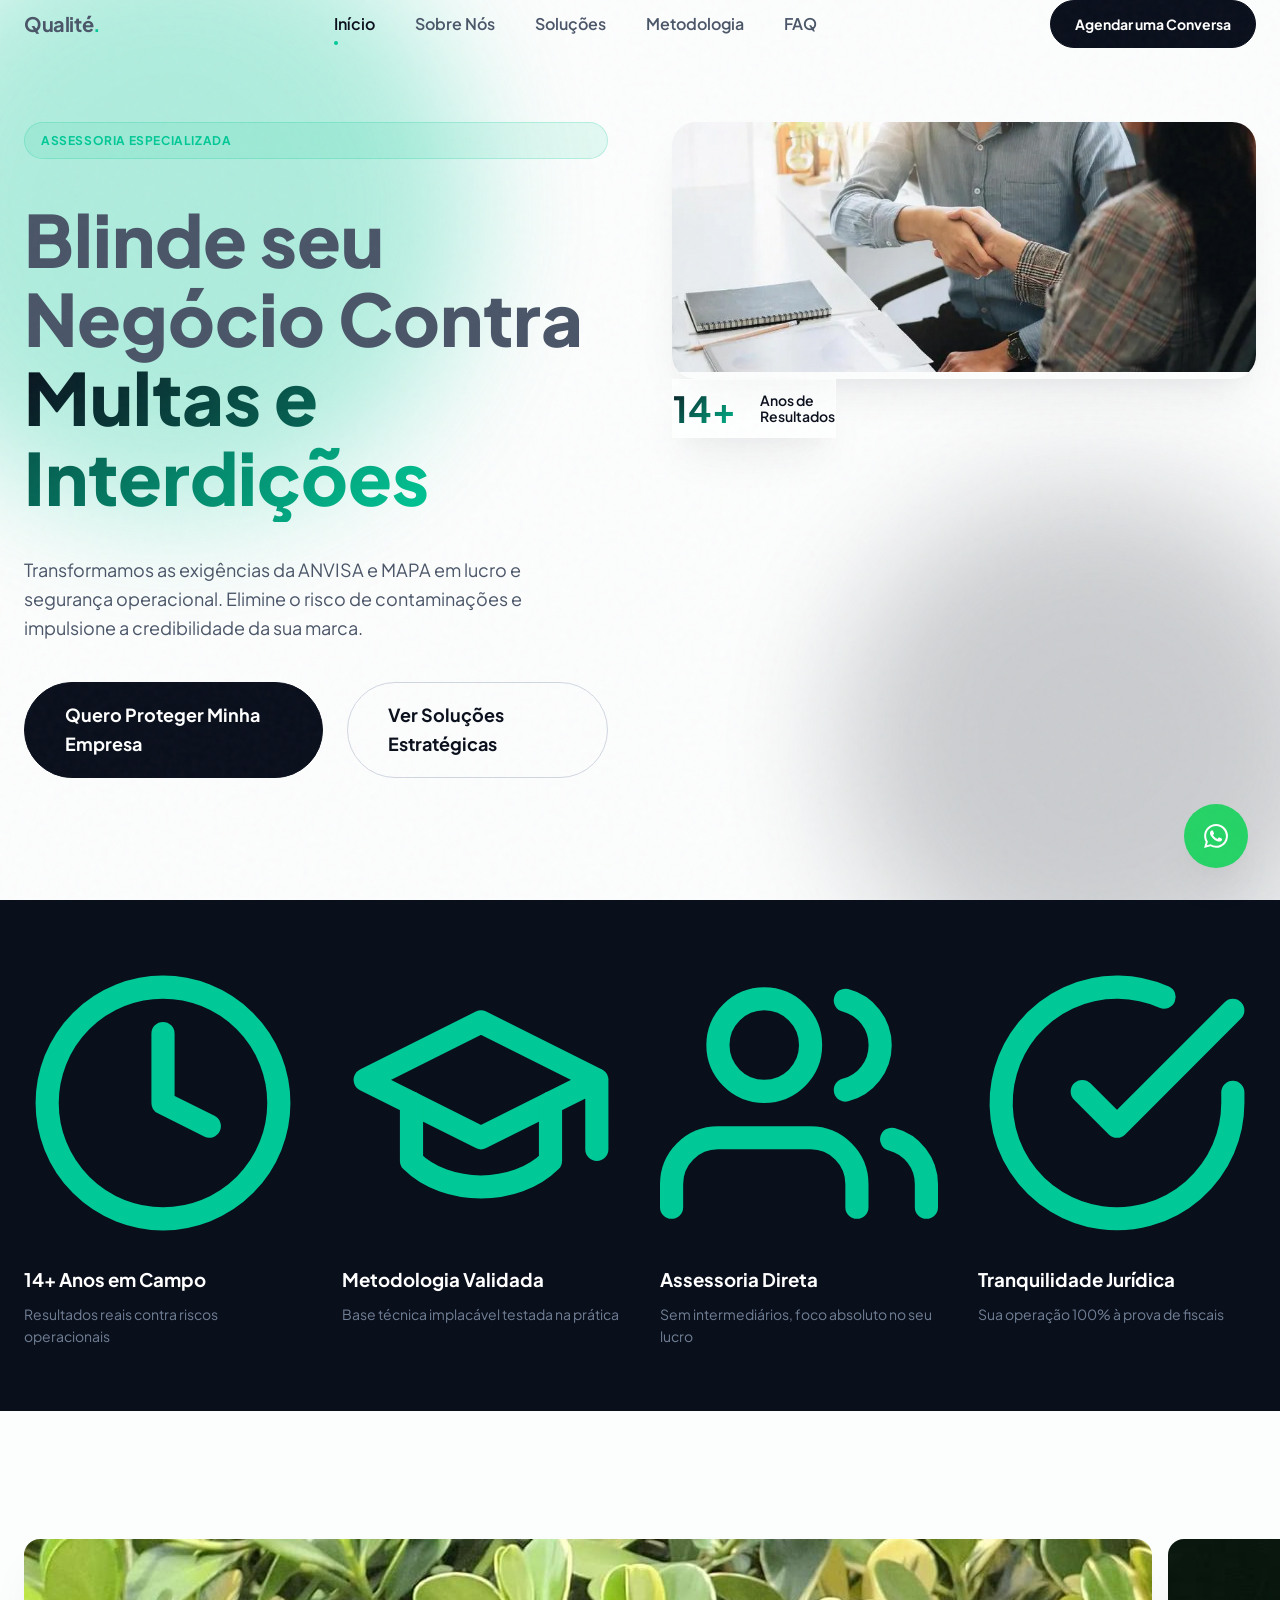
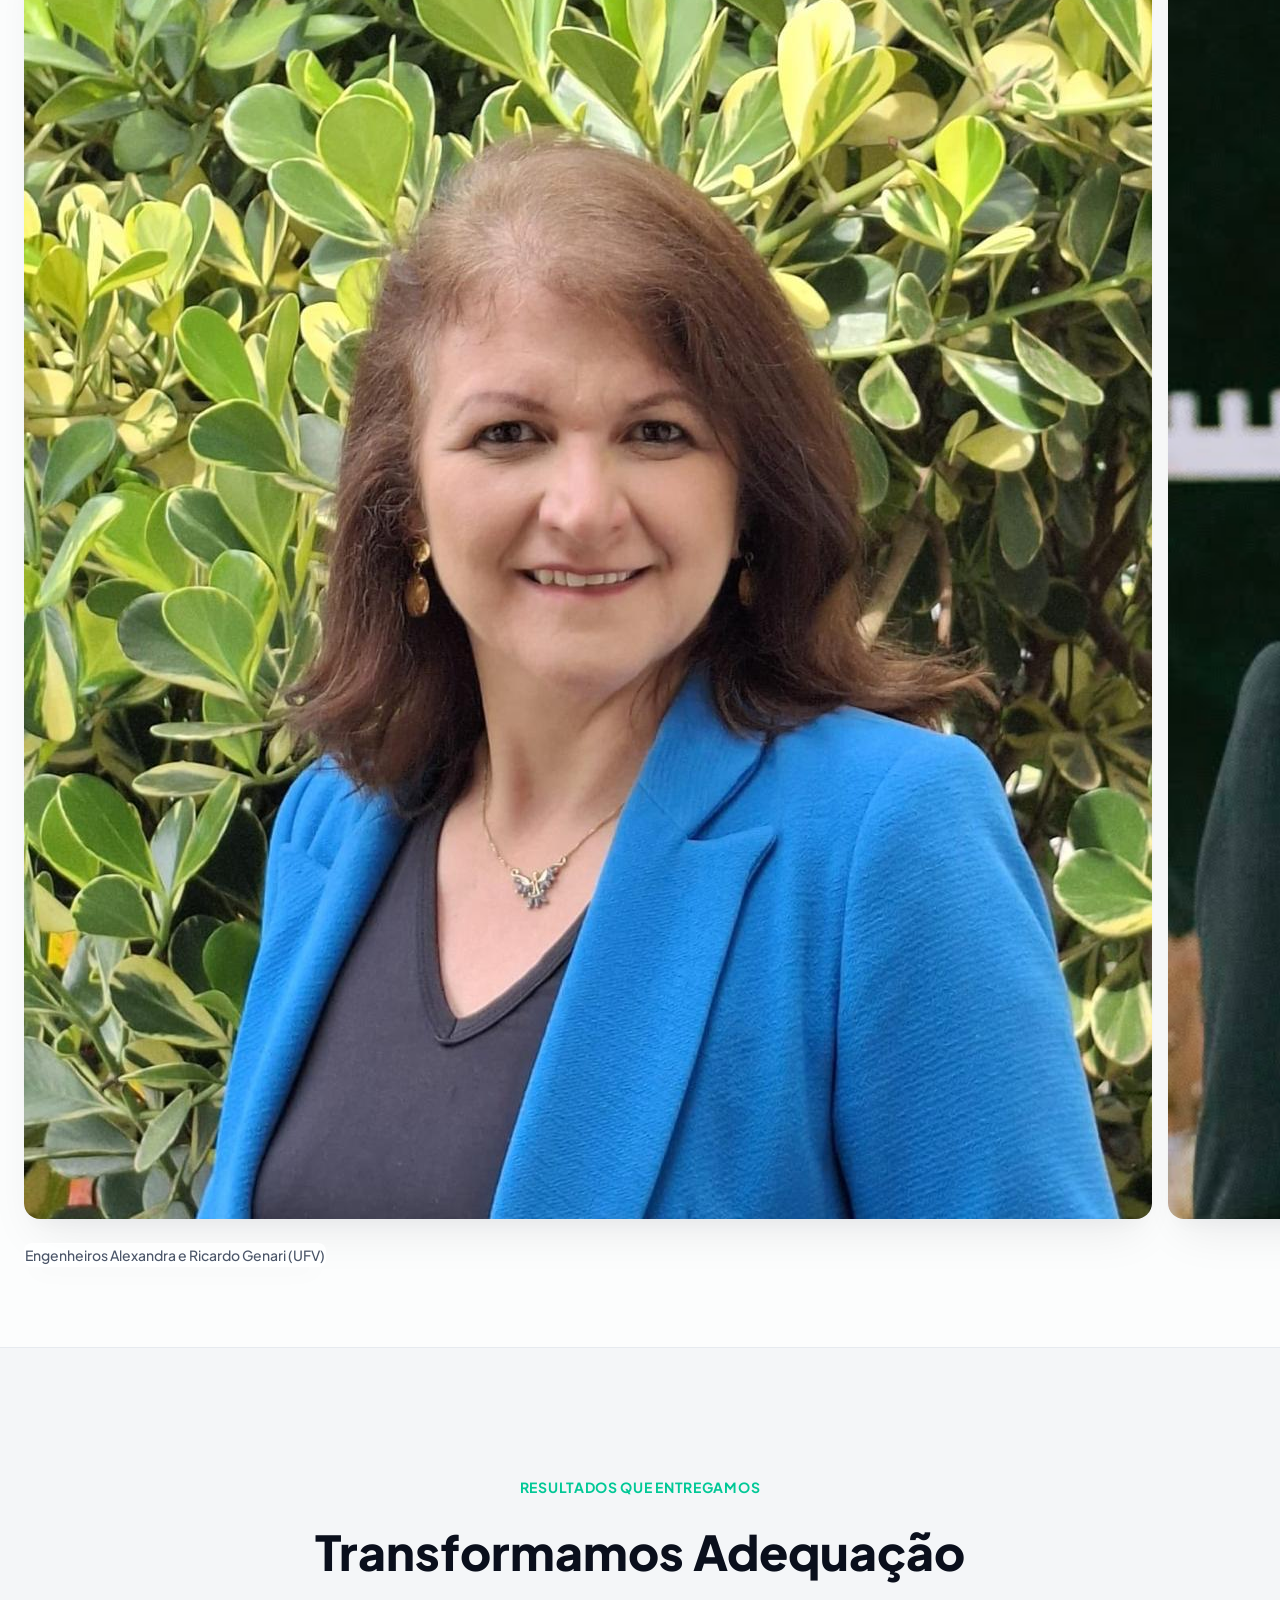
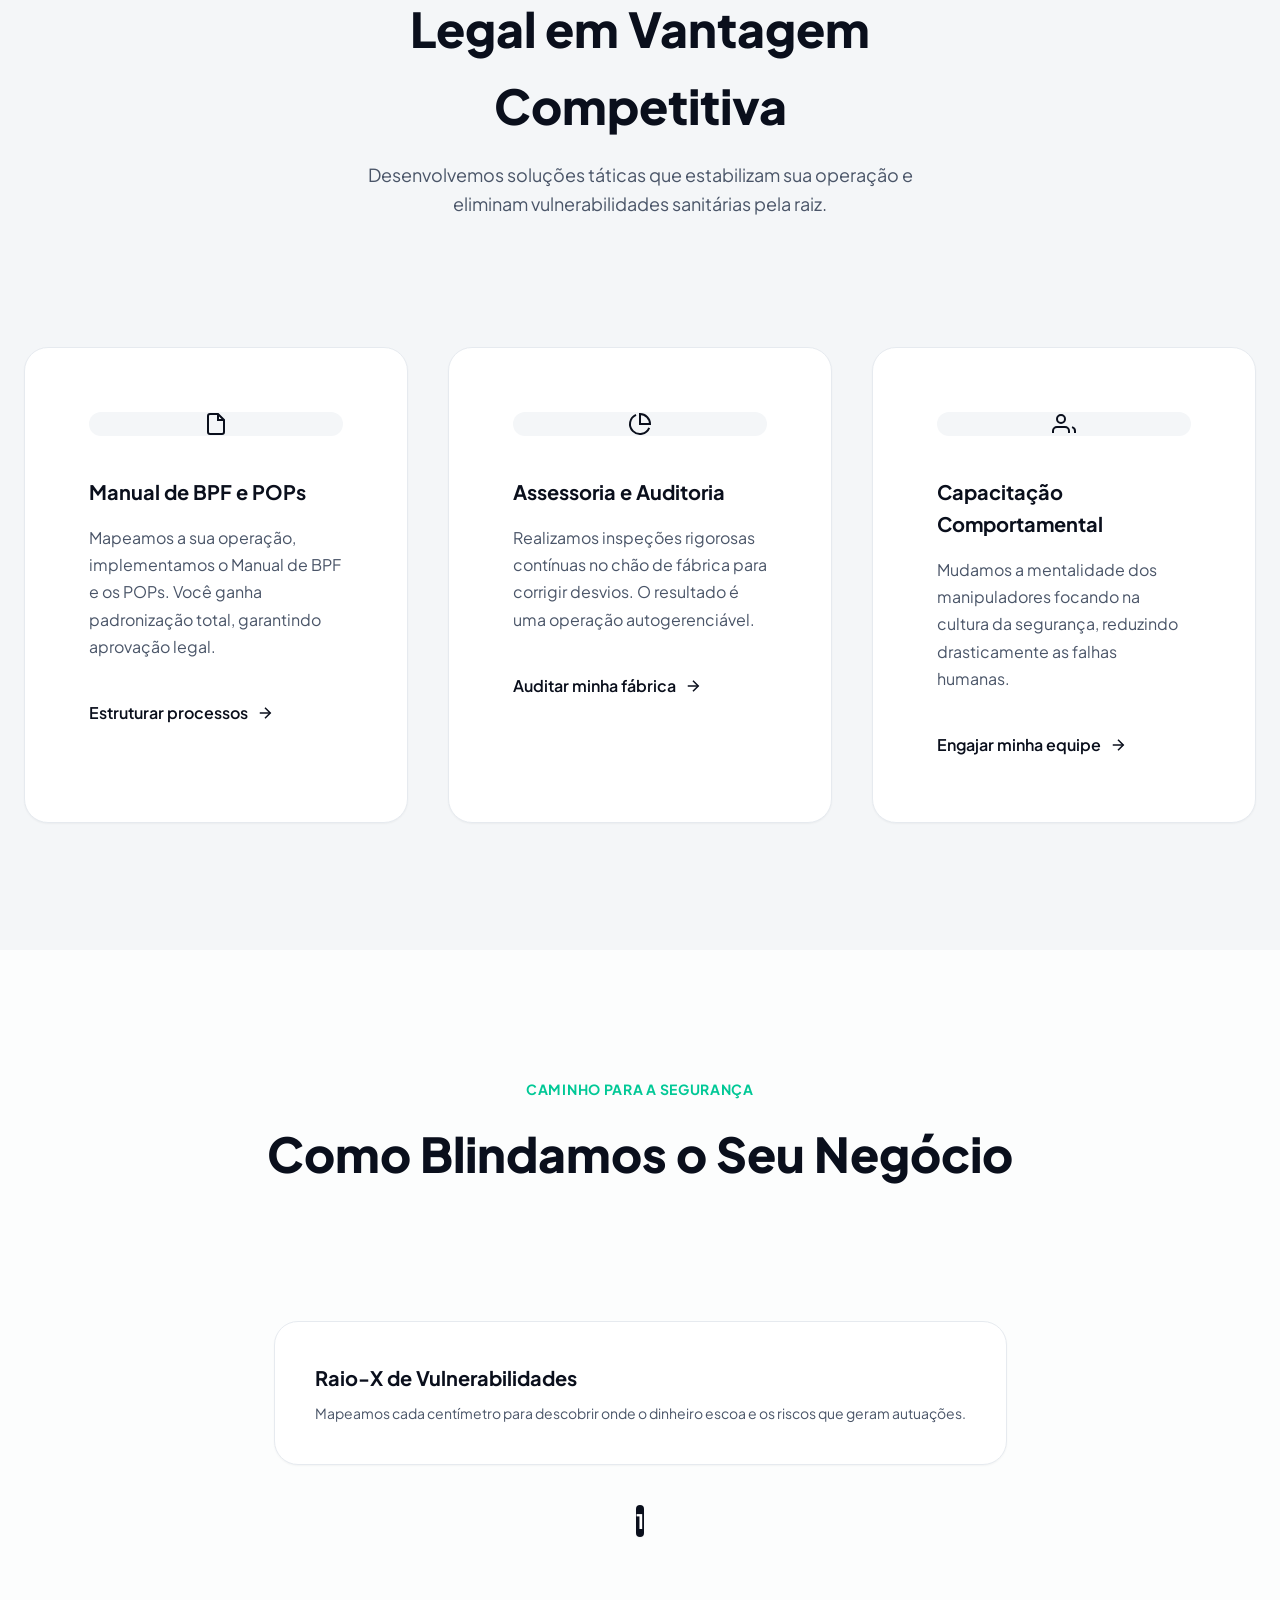
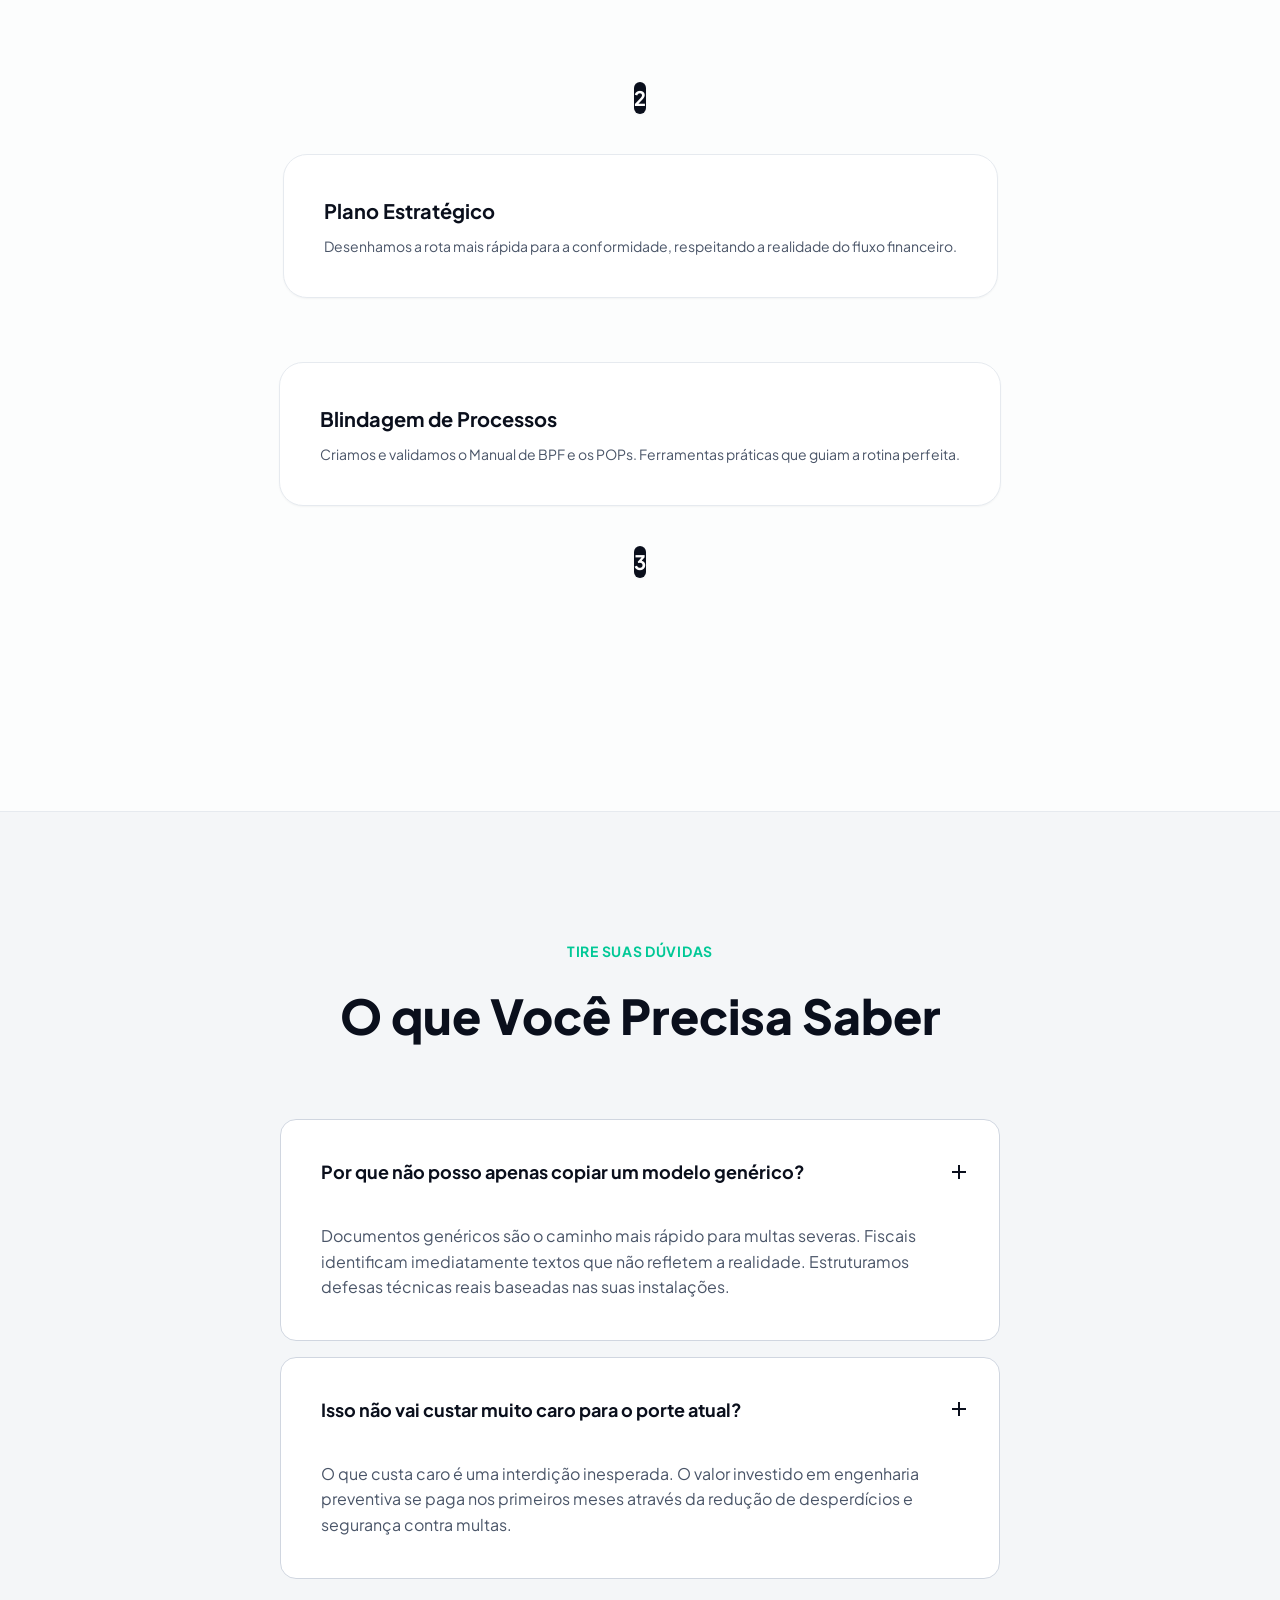
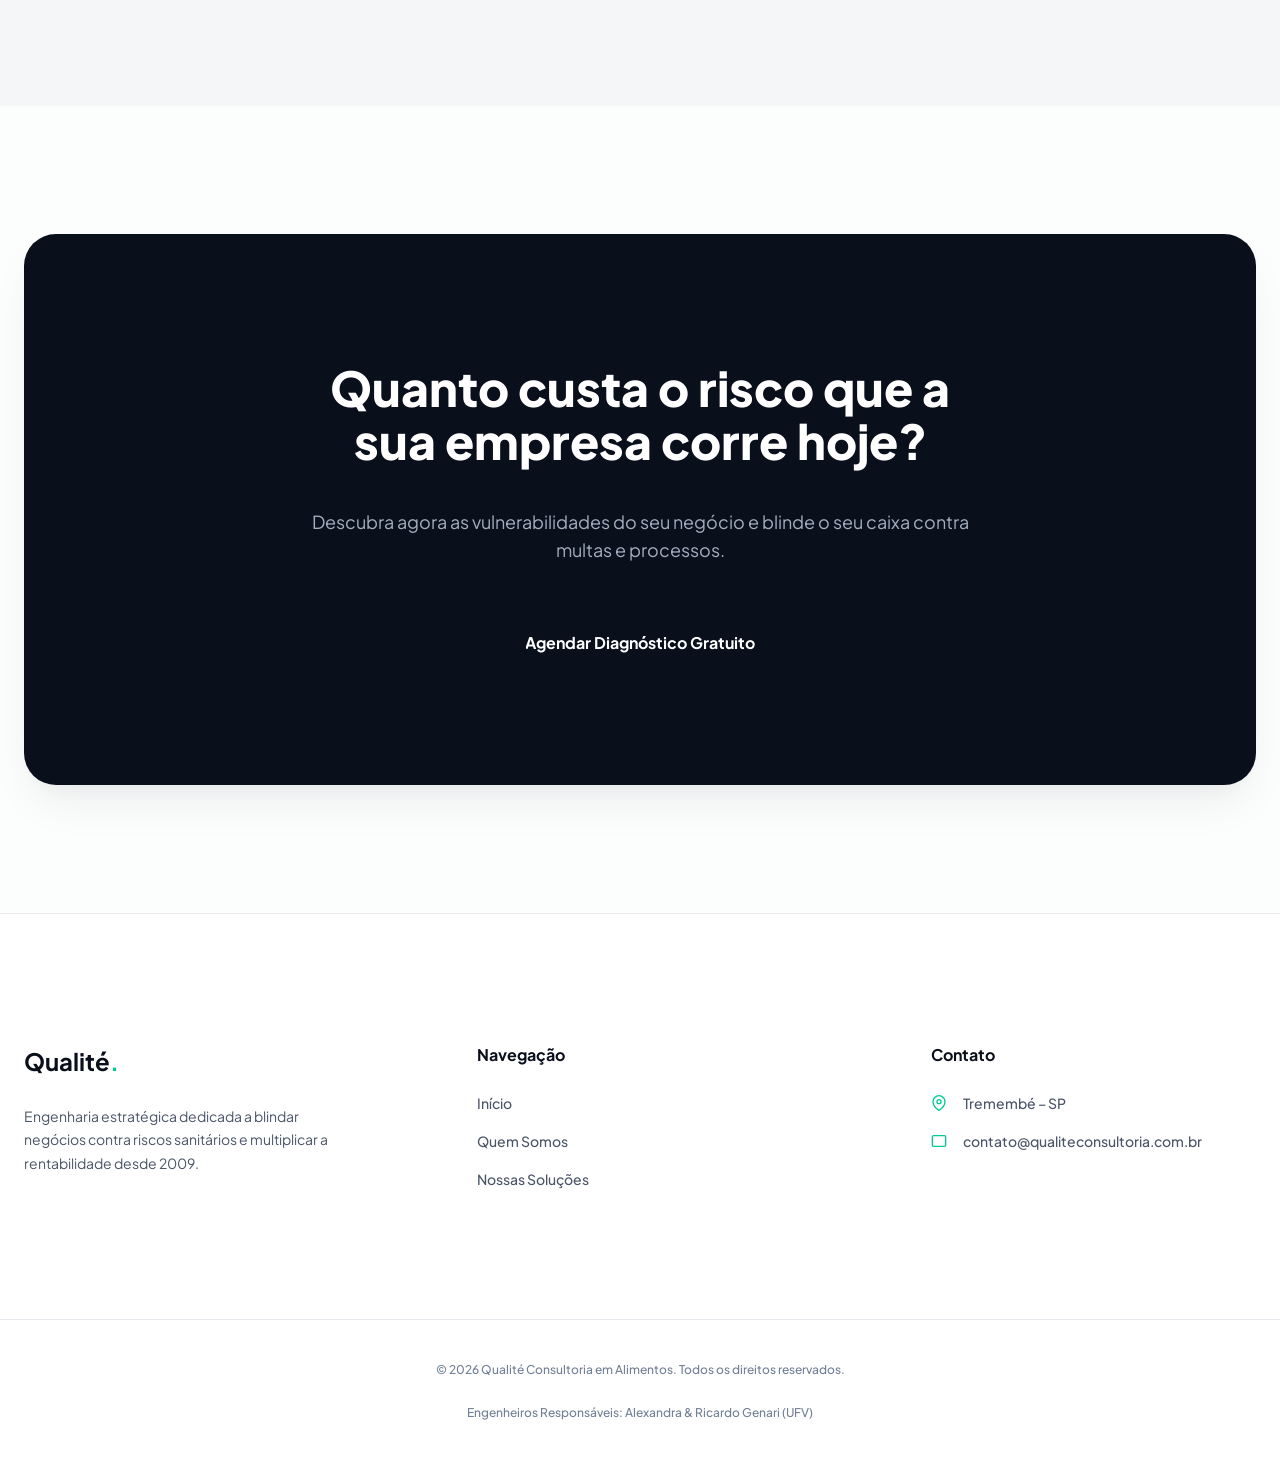
==== commit 854e4e3b: "modificacao fotos" ====
--- a/index.html
+++ b/index.html
@@ -1,5 +1,5 @@
 <!DOCTYPE html>
-<html lang="pt-BR">
+<html lang="pt-BR" class="scroll-smooth">
 <head>
     <meta charset="UTF-8">
     <meta name="viewport" content="width=device-width, initial-scale=1.0">
@@ -18,35 +18,40 @@
     
     <link rel="stylesheet" href="style.css">
     
-    <!-- Preconnect for performance -->
+    <!-- Preconnect & Fonts -->
     <link rel="preconnect" href="https://fonts.googleapis.com">
     <link rel="preconnect" href="https://fonts.gstatic.com" crossorigin>
+    <link href="https://fonts.googleapis.com/css2?family=Plus+Jakarta+Sans:wght@300;400;500;600;700;800&display=swap" rel="stylesheet">
 </head>
-<body>
-
-    <!-- Header / Navbar -->
-    <header class="header" id="header">
-        <div class="container header-container">
-            <a href="#" class="logo" aria-label="Voltar ao topo">
-                <span class="logo-text">Qualité</span>
-                <img src="Logo.jpeg" alt="Logo da Qualité Consultoria em Alimentos" class="logo-image" loading="lazy">
-                <span class="logo-dot">.</span>
+<body class="bg-surface text-base antialiased">
+    <!-- Efeito de textura Premium (Grain) -->
+    <div class="noise-overlay pointer-events-none"></div>
+
+    <!-- Header / Navbar Glassmorphism -->
+    <header class="header fixed w-full z-50 transition-all duration-300" id="header">
+        <div class="container flex justify-between align-center h-full">
+            <a href="#" class="logo flex align-center gap-sm magnetic-element" aria-label="Voltar ao topo">
+                <!-- Se houver logo imagem real, descomente e ajuste -->
+                <!-- <img src="Logo.jpeg" alt="Logo Qualité" class="logo-image" loading="lazy"> -->
+                <span class="logo-text font-bold text-xl tracking-tight">Qualité<span class="text-accent">.</span></span>
             </a>
             
             <nav class="navbar" id="navbar">
-                <ul class="nav-list">
-                    <li><a href="#hero" class="nav-link active">Início</a></li>
-                    <li><a href="#about" class="nav-link">Sobre Nós</a></li>
-                    <li><a href="#services" class="nav-link">Soluções</a></li>
-                    <li><a href="#process" class="nav-link">Metodologia</a></li>
-                    <li><a href="#faq" class="nav-link">FAQ</a></li>
+                <ul class="nav-list flex gap-lg">
+                    <li><a href="#hero" class="nav-link active" data-cursor="pointer">Início</a></li>
+                    <li><a href="#about" class="nav-link" data-cursor="pointer">Sobre Nós</a></li>
+                    <li><a href="#services" class="nav-link" data-cursor="pointer">Soluções</a></li>
+                    <li><a href="#process" class="nav-link" data-cursor="pointer">Metodologia</a></li>
+                    <li><a href="#faq" class="nav-link" data-cursor="pointer">FAQ</a></li>
                 </ul>
             </nav>
             
-            <div class="header-actions">
-                <a href="#contato" class="btn btn-primary btn-sm">Agendar uma Conversa</a>
+            <div class="header-actions flex align-center gap-md">
+                <a href="#contato" class="btn btn-primary btn-sm magnetic-btn">
+                    <span class="btn-text">Agendar uma Conversa</span>
+                </a>
                 <button class="mobile-menu-toggle" aria-label="Abrir menu" aria-expanded="false">
-                    <span class="hamburger"></span>
+                    <div class="hamburger"></div>
                 </button>
             </div>
         </div>
@@ -54,443 +59,304 @@
 
     <main>
         <!-- Hero Section -->
-        <section id="hero" class="hero">
-            <div class="hero-bg-shapes">
-                <div class="shape shape-1"></div>
-                <div class="shape shape-2"></div>
-            </div>
-            <div class="container hero-container">
-                <div class="hero-content reveal-fade-up">
-                    <h1 class="headline">
-                        Blinde seu Negócio Contra <span>Multas e Interdições</span>
+        <section id="hero" class="hero relative flex align-center min-h-screen overflow-hidden">
+            <!-- Glow Backgrounds (Linear Style) -->
+            <div class="hero-glow hero-glow-1 absolute blur-3xl rounded-full opacity-30 pointer-events-none"></div>
+            <div class="hero-glow hero-glow-2 absolute blur-3xl rounded-full opacity-20 pointer-events-none"></div>
+            
+            <div class="container grid grid-2 gap-xl relative z-10">
+                <div class="hero-content flex-col gap-lg">
+                    <div class="badge fade-up">Assessoria Especializada</div>
+                    <h1 class="headline font-extrabold text-display leading-tight fade-up delay-100">
+                        Blinde seu Negócio Contra <span class="text-gradient">Multas e Interdições</span>
                     </h1>
-                    <p class="subheadline">
-                        Transformamos as exigências da ANVISA e MAPA em lucro e segurança operacional. Elimine o risco de contaminações, reduza desperdícios e impulsione a credibilidade da sua marca hoje mesmo.
+                    <p class="subheadline text-lg text-muted max-w-md fade-up delay-200">
+                        Transformamos as exigências da ANVISA e MAPA em lucro e segurança operacional. Elimine o risco de contaminações e impulsione a credibilidade da sua marca.
                     </p>
-                    <div class="hero-buttons">
-                        <a href="#contato" class="btn btn-primary">Quero Proteger Minha Empresa</a>
-                        <a href="#services" class="btn btn-outline">Ver Soluções Estratégicas</a>
+                    <div class="hero-buttons flex gap-md fade-up delay-300">
+                        <a href="#contato" class="btn btn-primary btn-lg magnetic-btn">Quero Proteger Minha Empresa</a>
+                        <a href="#services" class="btn btn-outline btn-lg magnetic-btn">Ver Soluções Estratégicas</a>
                     </div>
                 </div>
                 
-                <div class="hero-visual reveal-fade-left">
-                    <div class="image-wrapper">
-                        <!-- Imagem representativa profissional -->
+                <div class="hero-visual relative reveal-right">
+                    <div class="image-wrapper rounded-2xl overflow-hidden shadow-elegant parallax-wrap">
                         <picture>
-                            <img src="mao.webp" alt="Equipe da Qualité Consultoria em Alimentos" loading="lazy">
+                            <img src="mao.webp" alt="Equipe da Qualité Consultoria em Alimentos" class="parallax-img w-full h-full object-cover" loading="lazy">
                         </picture>
-                        <div class="experience-badge">
-                            <span class="badge-number">14+</span>
-                            <span class="badge-text">Anos de<br>Resultados</span>
-                        </div>
-                    </div>
-                </div>
-            </div>
-        </section>
-
-        <!-- Faixa de Confiança (Trust Banner) -->
-        <section id="trust" class="trust-banner">
-            <div class="container trust-grid">
-                <div class="trust-card reveal-fade-up" style="transition-delay: 0.1s;">
-                    <div class="trust-icon">
+                    </div>
+                    <div class="experience-badge absolute glass-panel flex align-center gap-md shadow-elegant magnetic-element floating-anim">
+                        <span class="badge-number font-bold text-gradient text-3xl">14+</span>
+                        <span class="badge-text text-sm font-semibold leading-tight text-dark">Anos de<br>Resultados</span>
+                    </div>
+                </div>
+            </div>
+        </section>
+
+        <!-- Faixa de Confiança -->
+        <section id="trust" class="trust-banner bg-dark text-white relative z-20 py-xl">
+            <div class="container grid grid-4 gap-lg">
+                <div class="trust-card fade-up">
+                    <div class="trust-icon text-accent mb-sm">
                         <svg viewBox="0 0 24 24" fill="none" stroke="currentColor" stroke-width="2" stroke-linecap="round" stroke-linejoin="round"><circle cx="12" cy="12" r="10"></circle><polyline points="12 6 12 12 16 14"></polyline></svg>
                     </div>
-                    <h3>14+ Anos em Campo</h3>
-                    <p>Resultados reais contra riscos operacionais</p>
-                </div>
-                <div class="trust-card reveal-fade-up" style="transition-delay: 0.2s;">
-                    <div class="trust-icon">
+                    <h3 class="font-bold text-md mb-xs">14+ Anos em Campo</h3>
+                    <p class="text-sm text-gray-400">Resultados reais contra riscos operacionais</p>
+                </div>
+                <div class="trust-card fade-up delay-100">
+                    <div class="trust-icon text-accent mb-sm">
                         <svg viewBox="0 0 24 24" fill="none" stroke="currentColor" stroke-width="2" stroke-linecap="round" stroke-linejoin="round"><path d="M22 10v6M2 10l10-5 10 5-10 5z"></path><path d="M6 12v5c3 3 9 3 12 0v-5"></path></svg>
                     </div>
-                    <h3>Metodologia Validada</h3>
-                    <p>Base técnica implacável testada na prática</p>
-                </div>
-                <div class="trust-card reveal-fade-up" style="transition-delay: 0.3s;">
-                    <div class="trust-icon">
+                    <h3 class="font-bold text-md mb-xs">Metodologia Validada</h3>
+                    <p class="text-sm text-gray-400">Base técnica implacável testada na prática</p>
+                </div>
+                <div class="trust-card fade-up delay-200">
+                    <div class="trust-icon text-accent mb-sm">
                         <svg viewBox="0 0 24 24" fill="none" stroke="currentColor" stroke-width="2" stroke-linecap="round" stroke-linejoin="round"><path d="M17 21v-2a4 4 0 0 0-4-4H5a4 4 0 0 0-4 4v2"></path><circle cx="9" cy="7" r="4"></circle><path d="M23 21v-2a4 4 0 0 0-3-3.87"></path><path d="M16 3.13a4 4 0 0 1 0 7.75"></path></svg>
                     </div>
-                    <h3>Assessoria Direta</h3>
-                    <p>Sem intermediários, foco absoluto no seu lucro</p>
-                </div>
-                <div class="trust-card reveal-fade-up" style="transition-delay: 0.4s;">
-                    <div class="trust-icon">
+                    <h3 class="font-bold text-md mb-xs">Assessoria Direta</h3>
+                    <p class="text-sm text-gray-400">Sem intermediários, foco absoluto no seu lucro</p>
+                </div>
+                <div class="trust-card fade-up delay-300">
+                    <div class="trust-icon text-accent mb-sm">
                         <svg viewBox="0 0 24 24" fill="none" stroke="currentColor" stroke-width="2" stroke-linecap="round" stroke-linejoin="round"><path d="M22 11.08V12a10 10 0 1 1-5.93-9.14"></path><polyline points="22 4 12 14.01 9 11.01"></polyline></svg>
                     </div>
-                    <h3>Tranquilidade Jurídica</h3>
-                    <p>Sua operação 100% à prova de fiscais</p>
-                </div>
-            </div>
-        </section>
-
-        <!-- Sobre a Empresa -->
-        <section id="about" class="section about">
-            <div class="container about-container">
-                <div class="about-image-col reveal-fade-right">
-                    <figure class="about-figure">
-                        <img src="AlessandraGenari.jpeg" alt="Diretoria Qualité atuando em auditoria e validação de segurança" loading="lazy">
-                        <img src="RicardoGenari.jpeg" alt="Diretoria Qualité atuando em auditoria e validação de segurança" loading="lazy">
-                        <figcaption class="about-caption">Engenheiros Alexandra e Ricardo Genari</figcaption>
-                    </figure>
-                </div>
-                <div class="about-text-col reveal-fade-left">
-                    <span class="section-tag">Sua Empresa Mais Segura</span>
-                    <h2 class="section-title">Você não pode deixar a reputação da sua marca nas mãos da sorte.</h2>
-                    <p class="section-desc">
+                    <h3 class="font-bold text-md mb-xs">Tranquilidade Jurídica</h3>
+                    <p class="text-sm text-gray-400">Sua operação 100% à prova de fiscais</p>
+                </div>
+            </div>
+        </section>
+
+        <!-- Sobre Nós -->
+        <section id="about" class="section py-2xl overflow-hidden">
+            <div class="container grid grid-2 gap-2xl align-center">
+                <div class="about-image-col relative reveal-left">
+                    <div class="image-grid grid grid-2 gap-sm">
+                        <img src="AlessandraGenari.jpeg" alt="Alexandra Genari" class="rounded-xl shadow-elegant object-cover h-full parallax-item" loading="lazy">
+                        <img src="RicardoGenari.jpeg" alt="Ricardo Genari" class="rounded-xl shadow-elegant object-cover h-full parallax-item translate-y-lg" loading="lazy">
+                    </div>
+                    <div class="about-caption absolute glass-panel rounded-lg shadow-elegant mt-md font-medium text-sm">
+                        Engenheiros Alexandra e Ricardo Genari (UFV)
+                    </div>
+                </div>
+                <div class="about-text-col flex-col gap-md reveal-right">
+                    <span class="section-tag tracking-wider text-accent font-bold text-sm uppercase">Sua Empresa Mais Segura</span>
+                    <h2 class="section-title text-3xl font-extrabold leading-tight text-dark">Você não pode deixar a reputação da sua marca nas mãos da sorte.</h2>
+                    <p class="text-muted text-lg">
                         Um único lote contaminado ou uma visita surpresa da fiscalização pode destruir anos de trabalho em minutos. Desde 2009, a Qualité atua como um verdadeiro escudo protetor para indústrias, agroindústrias e redes de food service.
                     </p>
-                    <p class="section-desc">
-                        Fundada por <strong>Alexandra Genari</strong> e <strong>Ricardo Genari</strong>, engenheiros de alimentos formados pela UFV, não entregamos apenas papéis para ficarem na gaveta. Nós entramos na sua operação, identificamos as falhas invisíveis que estão corroendo seu caixa e construímos processos que garantem aprovação máxima em qualquer auditoria.
+                    <p class="text-muted text-lg">
+                        Fundada por <strong>Alexandra Genari</strong> e <strong>Ricardo Genari</strong>, não entregamos apenas papéis para ficarem na gaveta. Identificamos falhas invisíveis e construímos processos que garantem aprovação máxima em auditorias.
                     </p>
                     
-                    <div class="values-grid">
-                        <div class="value-item">
-                            <svg viewBox="0 0 24 24" fill="none" stroke="currentColor" stroke-width="2"><polyline points="20 6 9 17 4 12"></polyline></svg>
-                            <span>Transparência Absoluta</span>
-                        </div>
-                        <div class="value-item">
-                            <svg viewBox="0 0 24 24" fill="none" stroke="currentColor" stroke-width="2"><polyline points="20 6 9 17 4 12"></polyline></svg>
-                            <span>Foco em Lucratividade</span>
-                        </div>
-                        <div class="value-item">
-                            <svg viewBox="0 0 24 24" fill="none" stroke="currentColor" stroke-width="2"><polyline points="20 6 9 17 4 12"></polyline></svg>
-                            <span>Rigor Científico</span>
-                        </div>
-                        <div class="value-item">
-                            <svg viewBox="0 0 24 24" fill="none" stroke="currentColor" stroke-width="2"><polyline points="20 6 9 17 4 12"></polyline></svg>
-                            <span>Blindagem de Marca</span>
-                        </div>
-                    </div>
-                </div>
-            </div>
-        </section>
-
-        <!-- Serviços -->
-        <section id="services" class="section services bg-light">
+                    <div class="values-grid grid grid-2 gap-md mt-lg">
+                        <div class="value-item flex align-center gap-sm text-dark font-semibold">
+                            <div class="icon-box bg-accent-light text-accent rounded-full p-xs"><svg width="16" height="16" viewBox="0 0 24 24" fill="none" stroke="currentColor" stroke-width="3"><polyline points="20 6 9 17 4 12"></polyline></svg></div>
+                            Transparência Absoluta
+                        </div>
+                        <div class="value-item flex align-center gap-sm text-dark font-semibold">
+                            <div class="icon-box bg-accent-light text-accent rounded-full p-xs"><svg width="16" height="16" viewBox="0 0 24 24" fill="none" stroke="currentColor" stroke-width="3"><polyline points="20 6 9 17 4 12"></polyline></svg></div>
+                            Foco em Lucratividade
+                        </div>
+                        <div class="value-item flex align-center gap-sm text-dark font-semibold">
+                            <div class="icon-box bg-accent-light text-accent rounded-full p-xs"><svg width="16" height="16" viewBox="0 0 24 24" fill="none" stroke="currentColor" stroke-width="3"><polyline points="20 6 9 17 4 12"></polyline></svg></div>
+                            Rigor Científico
+                        </div>
+                        <div class="value-item flex align-center gap-sm text-dark font-semibold">
+                            <div class="icon-box bg-accent-light text-accent rounded-full p-xs"><svg width="16" height="16" viewBox="0 0 24 24" fill="none" stroke="currentColor" stroke-width="3"><polyline points="20 6 9 17 4 12"></polyline></svg></div>
+                            Blindagem de Marca
+                        </div>
+                    </div>
+                </div>
+            </div>
+        </section>
+
+        <!-- Soluções -->
+        <section id="services" class="section py-2xl bg-gray-50 border-t border-gray-100">
             <div class="container">
-                <div class="section-header text-center reveal-fade-up">
-                    <span class="section-tag">Resultados Que Entregamos</span>
-                    <h2 class="section-title">Transformamos Adequação Legal em Vantagem Competitiva</h2>
-                    <p class="section-subtitle">Chega de apagar incêndios diários. Desenvolvemos soluções táticas que estabilizam sua operação e eliminam vulnerabilidades sanitárias pela raiz.</p>
-                </div>
-
-                <div class="services-grid">
+                <div class="section-header text-center flex-col align-center gap-sm mb-2xl fade-up">
+                    <span class="section-tag text-accent font-bold text-sm uppercase tracking-wider">Resultados Que Entregamos</span>
+                    <h2 class="section-title text-4xl font-extrabold text-dark max-w-2xl">Transformamos Adequação Legal em Vantagem Competitiva</h2>
+                    <p class="section-subtitle text-lg text-muted max-w-xl">Desenvolvemos soluções táticas que estabilizam sua operação e eliminam vulnerabilidades sanitárias pela raiz.</p>
+                </div>
+
+                <div class="services-grid grid grid-3 gap-lg">
                     <!-- Card 1 -->
-                    <article class="service-card reveal-fade-up" style="transition-delay: 0.1s;">
-                        <div class="service-icon">
-                            <svg viewBox="0 0 24 24" fill="none" stroke="currentColor" stroke-width="2"><path d="M14 2H6a2 2 0 0 0-2 2v16a2 2 0 0 0 2 2h12a2 2 0 0 0 2-2V8z"></path><polyline points="14 2 14 8 20 8"></polyline><line x1="16" y1="13" x2="8" y2="13"></line><line x1="16" y1="17" x2="8" y2="17"></line><polyline points="10 9 9 9 8 9"></polyline></svg>
-                        </div>
-                        <h3 class="service-title">Manual de BPF e POPs</h3>
-                        <p class="service-desc">Sofrendo com insegurança antes das fiscalizações? Mapeamos a sua operação, implementamos o Manual de BPF e os Procedimentos Operacionais. Você ganha padronização total, garantindo aprovação legal e produtos sempre seguros.</p>
-                        <a href="#contato" class="service-link">Quero estruturar meus processos <svg viewBox="0 0 24 24" fill="none" stroke="currentColor" stroke-width="2"><line x1="5" y1="12" x2="19" y2="12"></line><polyline points="12 5 19 12 12 19"></polyline></svg></a>
+                    <article class="service-card group bg-white border border-gray-100 rounded-2xl p-xl shadow-sm transition-all hover:shadow-elegant fade-up">
+                        <div class="service-icon w-14 h-14 bg-gray-50 text-dark rounded-xl flex align-center justify-center mb-lg transition-all group-hover:bg-accent group-hover:text-white group-hover:scale-110">
+                            <svg width="24" height="24" viewBox="0 0 24 24" fill="none" stroke="currentColor" stroke-width="2"><path d="M14 2H6a2 2 0 0 0-2 2v16a2 2 0 0 0 2 2h12a2 2 0 0 0 2-2V8z"></path><polyline points="14 2 14 8 20 8"></polyline></svg>
+                        </div>
+                        <h3 class="service-title text-xl font-bold text-dark mb-sm">Manual de BPF e POPs</h3>
+                        <p class="service-desc text-muted mb-lg leading-relaxed">Mapeamos a sua operação, implementamos o Manual de BPF e os POPs. Você ganha padronização total, garantindo aprovação legal.</p>
+                        <a href="#contato" class="service-link flex align-center gap-xs text-dark font-semibold group-hover:text-accent transition-colors">
+                            Estruturar processos <svg width="18" height="18" viewBox="0 0 24 24" fill="none" stroke="currentColor" stroke-width="2" class="transition-transform group-hover:translate-x-1"><line x1="5" y1="12" x2="19" y2="12"></line><polyline points="12 5 19 12 12 19"></polyline></svg>
+                        </a>
                     </article>
 
                     <!-- Card 2 -->
-                    <article class="service-card reveal-fade-up" style="transition-delay: 0.2s;">
-                        <div class="service-icon">
-                            <svg viewBox="0 0 24 24" fill="none" stroke="currentColor" stroke-width="2"><path d="M21.21 15.89A10 10 0 1 1 8 2.83"></path><path d="M22 12A10 10 0 0 0 12 2v10z"></path></svg>
-                        </div>
-                        <h3 class="service-title">Assessoria e Auditoria</h3>
-                        <p class="service-desc">A rotina consome seus processos e as regras são ignoradas? Realizamos inspeções rigorosas contínuas no chão de fábrica para corrigir desvios. O resultado é uma operação autogerenciável, onde a segurança acontece sem você precisar vigiar.</p>
-                        <a href="#contato" class="service-link">Quero auditar minha fábrica <svg viewBox="0 0 24 24" fill="none" stroke="currentColor" stroke-width="2"><line x1="5" y1="12" x2="19" y2="12"></line><polyline points="12 5 19 12 12 19"></polyline></svg></a>
+                    <article class="service-card group bg-white border border-gray-100 rounded-2xl p-xl shadow-sm transition-all hover:shadow-elegant fade-up delay-100">
+                        <div class="service-icon w-14 h-14 bg-gray-50 text-dark rounded-xl flex align-center justify-center mb-lg transition-all group-hover:bg-accent group-hover:text-white group-hover:scale-110">
+                            <svg width="24" height="24" viewBox="0 0 24 24" fill="none" stroke="currentColor" stroke-width="2"><path d="M21.21 15.89A10 10 0 1 1 8 2.83"></path><path d="M22 12A10 10 0 0 0 12 2v10z"></path></svg>
+                        </div>
+                        <h3 class="service-title text-xl font-bold text-dark mb-sm">Assessoria e Auditoria</h3>
+                        <p class="service-desc text-muted mb-lg leading-relaxed">Realizamos inspeções rigorosas contínuas no chão de fábrica para corrigir desvios. O resultado é uma operação autogerenciável.</p>
+                        <a href="#contato" class="service-link flex align-center gap-xs text-dark font-semibold group-hover:text-accent transition-colors">
+                            Auditar minha fábrica <svg width="18" height="18" viewBox="0 0 24 24" fill="none" stroke="currentColor" stroke-width="2" class="transition-transform group-hover:translate-x-1"><line x1="5" y1="12" x2="19" y2="12"></line><polyline points="12 5 19 12 12 19"></polyline></svg>
+                        </a>
                     </article>
 
                     <!-- Card 3 -->
-                    <article class="service-card reveal-fade-up" style="transition-delay: 0.3s;">
-                        <div class="service-icon">
-                            <svg viewBox="0 0 24 24" fill="none" stroke="currentColor" stroke-width="2"><path d="M17 21v-2a4 4 0 0 0-4-4H5a4 4 0 0 0-4 4v2"></path><circle cx="9" cy="7" r="4"></circle><path d="M23 21v-2a4 4 0 0 0-3-3.87"></path><path d="M16 3.13a4 4 0 0 1 0 7.75"></path></svg>
-                        </div>
-                        <h3 class="service-title">Capacitação Comportamental</h3>
-                        <p class="service-desc">Sua equipe ignora as normas de higiene? Mudamos a mentalidade dos manipuladores através de treinamentos focados na cultura da segurança. O benefício imediato é a drástica redução de falhas humanas e perdas contínuas de insumos.</p>
-                        <a href="#contato" class="service-link">Quero engajar minha equipe <svg viewBox="0 0 24 24" fill="none" stroke="currentColor" stroke-width="2"><line x1="5" y1="12" x2="19" y2="12"></line><polyline points="12 5 19 12 12 19"></polyline></svg></a>
+                    <article class="service-card group bg-white border border-gray-100 rounded-2xl p-xl shadow-sm transition-all hover:shadow-elegant fade-up delay-200">
+                        <div class="service-icon w-14 h-14 bg-gray-50 text-dark rounded-xl flex align-center justify-center mb-lg transition-all group-hover:bg-accent group-hover:text-white group-hover:scale-110">
+                            <svg width="24" height="24" viewBox="0 0 24 24" fill="none" stroke="currentColor" stroke-width="2"><path d="M17 21v-2a4 4 0 0 0-4-4H5a4 4 0 0 0-4 4v2"></path><circle cx="9" cy="7" r="4"></circle><path d="M23 21v-2a4 4 0 0 0-3-3.87"></path></svg>
+                        </div>
+                        <h3 class="service-title text-xl font-bold text-dark mb-sm">Capacitação Comportamental</h3>
+                        <p class="service-desc text-muted mb-lg leading-relaxed">Mudamos a mentalidade dos manipuladores focando na cultura da segurança, reduzindo drasticamente as falhas humanas.</p>
+                        <a href="#contato" class="service-link flex align-center gap-xs text-dark font-semibold group-hover:text-accent transition-colors">
+                            Engajar minha equipe <svg width="18" height="18" viewBox="0 0 24 24" fill="none" stroke="currentColor" stroke-width="2" class="transition-transform group-hover:translate-x-1"><line x1="5" y1="12" x2="19" y2="12"></line><polyline points="12 5 19 12 12 19"></polyline></svg>
+                        </a>
                     </article>
                 </div>
             </div>
         </section>
 
-        <!-- Diferenciais -->
-        <section id="differentials" class="section differentials">
-            <div class="container">
-                <div class="section-header reveal-fade-up">
-                    <span class="section-tag">Sua Vantagem Estratégica</span>
-                    <h2 class="section-title">Por que as indústrias mais seguras escolhem a Qualité?</h2>
+        <!-- Metodologia -->
+        <section id="process" class="section py-2xl">
+            <div class="container max-w-4xl">
+                <div class="section-header text-center flex-col align-center gap-sm mb-2xl fade-up">
+                    <span class="section-tag text-accent font-bold text-sm uppercase tracking-wider">Caminho para a Segurança</span>
+                    <h2 class="section-title text-4xl font-extrabold text-dark">Como Blindamos o Seu Negócio</h2>
+                </div>
+
+                <div class="timeline-container relative">
+                    <!-- Progress Line -->
+                    <div class="timeline-line absolute w-px h-full bg-gray-200 left-8 md:left-1/2 transform md:-translate-x-1/2 top-0 z-0"></div>
+
+                    <!-- Items -->
+                    <div class="timeline-item relative z-10 flex flex-col md:flex-row align-center gap-lg mb-xl fade-up">
+                        <div class="timeline-content md:w-1/2 md:text-right order-2 md:order-1 bg-white p-lg rounded-2xl border border-gray-100 shadow-sm hover:shadow-elegant transition-all">
+                            <h3 class="text-xl font-bold text-dark mb-xs">Raio-X de Vulnerabilidades</h3>
+                            <p class="text-muted text-sm">Mapeamos cada centímetro para descobrir onde o dinheiro escoa e os riscos que geram autuações.</p>
+                        </div>
+                        <div class="timeline-marker w-16 h-16 rounded-full bg-dark text-white font-bold text-xl flex align-center justify-center border-4 border-white shadow-sm order-1 md:order-2 shrink-0 z-10">1</div>
+                        <div class="md:w-1/2 order-3 hidden md:block"></div>
+                    </div>
+
+                    <div class="timeline-item relative z-10 flex flex-col md:flex-row align-center gap-lg mb-xl fade-up">
+                        <div class="md:w-1/2 order-3 md:order-1 hidden md:block"></div>
+                        <div class="timeline-marker w-16 h-16 rounded-full bg-dark text-white font-bold text-xl flex align-center justify-center border-4 border-white shadow-sm order-1 md:order-2 shrink-0 z-10">2</div>
+                        <div class="timeline-content md:w-1/2 order-2 md:order-3 bg-white p-lg rounded-2xl border border-gray-100 shadow-sm hover:shadow-elegant transition-all">
+                            <h3 class="text-xl font-bold text-dark mb-xs">Plano Estratégico</h3>
+                            <p class="text-muted text-sm">Desenhamos a rota mais rápida para a conformidade, respeitando a realidade do fluxo financeiro.</p>
+                        </div>
+                    </div>
+
+                    <div class="timeline-item relative z-10 flex flex-col md:flex-row align-center gap-lg mb-xl fade-up">
+                        <div class="timeline-content md:w-1/2 md:text-right order-2 md:order-1 bg-white p-lg rounded-2xl border border-gray-100 shadow-sm hover:shadow-elegant transition-all">
+                            <h3 class="text-xl font-bold text-dark mb-xs">Blindagem de Processos</h3>
+                            <p class="text-muted text-sm">Criamos e validamos o Manual de BPF e os POPs. Ferramentas práticas que guiam a rotina perfeita.</p>
+                        </div>
+                        <div class="timeline-marker w-16 h-16 rounded-full bg-dark text-white font-bold text-xl flex align-center justify-center border-4 border-white shadow-sm order-1 md:order-2 shrink-0 z-10">3</div>
+                        <div class="md:w-1/2 order-3 hidden md:block"></div>
+                    </div>
+                </div>
+            </div>
+        </section>
+
+        <!-- FAQ Elegante -->
+        <section id="faq" class="section py-2xl bg-gray-50 border-t border-gray-100">
+            <div class="container max-w-3xl">
+                <div class="section-header text-center flex-col align-center gap-sm mb-xl fade-up">
+                    <span class="section-tag text-accent font-bold text-sm uppercase tracking-wider">Tire suas Dúvidas</span>
+                    <h2 class="section-title text-4xl font-extrabold text-dark">O que Você Precisa Saber</h2>
                 </div>
                 
-                <div class="diff-grid">
-                    <div class="diff-card reveal-scale" style="transition-delay: 0.1s;">
-                        <div class="diff-icon">
-                            <svg viewBox="0 0 24 24" fill="none" stroke="currentColor" stroke-width="2"><polygon points="12 2 15.09 8.26 22 9.27 17 14.14 18.18 21.02 12 17.77 5.82 21.02 7 14.14 2 9.27 8.91 8.26 12 2"></polygon></svg>
-                        </div>
-                        <h4>Ciência Aplicada (UFV)</h4>
-                        <p>Não usamos achismos. Aplicamos engenharia de ponta para resolver gargalos complexos na sua linha de produção com alta precisão e previsibilidade.</p>
-                    </div>
-                    <div class="diff-card reveal-scale" style="transition-delay: 0.2s;">
-                        <div class="diff-icon">
-                            <svg viewBox="0 0 24 24" fill="none" stroke="currentColor" stroke-width="2"><path d="M12 22s8-4 8-10V5l-8-3-8 3v7c0 6 8 10 8 10z"></path></svg>
-                        </div>
-                        <h4>Prevenção de Crises</h4>
-                        <p>Um recall pode custar a vida da sua empresa. Eliminamos as falhas estruturais antes que elas se tornem manchetes, blindando seu caixa e reputação.</p>
-                    </div>
-                    <div class="diff-card reveal-scale" style="transition-delay: 0.3s;">
-                        <div class="diff-icon">
-                            <svg viewBox="0 0 24 24" fill="none" stroke="currentColor" stroke-width="2"><path d="M14 2H6a2 2 0 0 0-2 2v16c0 1.1.9 2 2 2h12a2 2 0 0 0 2-2V8l-6-6z"></path><path d="M14 3v5h5M16 13H8M16 17H8M10 9H8"></path></svg>
-                        </div>
-                        <h4>Domínio Regulatório</h4>
-                        <p>Descomplicamos o juridiquês da ANVISA e MAPA. Traduzimos as normas mais duras em rotinas claras que sua equipe realmente consegue executar.</p>
-                    </div>
-                    <div class="diff-card reveal-scale" style="transition-delay: 0.4s;">
-                        <div class="diff-icon">
-                            <svg viewBox="0 0 24 24" fill="none" stroke="currentColor" stroke-width="2"><path d="M17 21v-2a4 4 0 0 0-4-4H5a4 4 0 0 0-4 4v2"></path><circle cx="9" cy="7" r="4"></circle><path d="M23 21v-2a4 4 0 0 0-3-3.87"></path><path d="M16 3.13a4 4 0 0 1 0 7.75"></path></svg>
-                        </div>
-                        <h4>Mudança de Mentalidade</h4>
-                        <p>Regras coladas na parede não funcionam. Ensinamos o "porquê" das ações, transformando seus funcionários em defensores obstinados da higiene.</p>
-                    </div>
-                </div>
-            </div>
-        </section>
-
-        <!-- Metodologia (Processo) -->
-        <section id="process" class="section process bg-light">
-            <div class="container">
-                <div class="section-header text-center reveal-fade-up">
-                    <span class="section-tag">Caminho para a Segurança</span>
-                    <h2 class="section-title">Como Blindamos o Seu Negócio</h2>
-                    <p class="section-subtitle">Um método implacável desenhado para corrigir a sua operação sem travar o ritmo da sua produção ou das suas vendas.</p>
-                </div>
-
-                <div class="timeline-container">
-                    <!-- Item 1 -->
-                    <div class="timeline-item reveal-fade-up">
-                        <div class="timeline-marker">1</div>
-                        <div class="timeline-content">
-                            <h3>Raio-X de Vulnerabilidades</h3>
-                            <p>Mapeamos cada centímetro das suas instalações para descobrir exatamente onde o seu dinheiro está escoando e onde estão os riscos ocultos que podem gerar autuações severas.</p>
-                        </div>
-                    </div>
-                    <!-- Item 2 -->
-                    <div class="timeline-item reveal-fade-up">
-                        <div class="timeline-marker">2</div>
-                        <div class="timeline-content">
-                            <h3>Plano de Guerra Estratégico</h3>
-                            <p>Desenhamos a rota mais rápida e rentável para a conformidade. Definimos o que precisa ser corrigido hoje para afastar perigos imediatos, respeitando a realidade do seu fluxo financeiro.</p>
-                        </div>
-                    </div>
-                    <!-- Item 3 -->
-                    <div class="timeline-item reveal-fade-up">
-                        <div class="timeline-marker">3</div>
-                        <div class="timeline-content">
-                            <h3>Blindagem de Processos</h3>
-                            <p>Criamos e validamos o seu Manual de BPF e os POPs. Ferramentas práticas que guiam a rotina perfeita, e não documentos sem vida projetados para preencher gavetas de escritório.</p>
-                        </div>
-                    </div>
-                    <!-- Item 4 -->
-                    <div class="timeline-item reveal-fade-up">
-                        <div class="timeline-marker">4</div>
-                        <div class="timeline-content">
-                            <h3>Auditoria de Choque</h3>
-                            <p>Testamos a teoria na prática diária. Corrigimos desvios operacionais da sua equipe no ato, garantindo que os novos comportamentos realmente sobrevivam sob a pressão do dia a dia.</p>
-                        </div>
-                    </div>
-                    <!-- Item 5 -->
-                    <div class="timeline-item reveal-fade-up">
-                        <div class="timeline-marker">5</div>
-                        <div class="timeline-content">
-                            <h3>Lucro e Risco Zero</h3>
-                            <p>Sua empresa atinge a maturidade estrutural absoluta. Desperdícios despencam, a equipe trabalha alinhada e o seu negócio está finalmente pronto para crescer de forma inabalável.</p>
-                        </div>
-                    </div>
-                </div>
-            </div>
-        </section>
-
-        <!-- Público Atendido -->
-        <section id="audience" class="section audience">
-            <div class="container">
-                <div class="section-header text-center reveal-fade-up">
-                    <span class="section-tag">Áreas de Atuação</span>
-                    <h2 class="section-title">Protegemos Toda a Cadeia de Suprimentos</h2>
-                </div>
-                
-                <div class="audience-grid">
-                    <div class="audience-card reveal-fade-up" style="transition-delay: 0.1s;">
-                        <svg viewBox="0 0 24 24" fill="none" stroke="currentColor" stroke-width="2"><path d="M3 21h18M5 21V8l8-6 8 6v13"></path><path d="M14 9V7a2 2 0 0 0-2-2 2 2 0 0 0-2 2v2"></path></svg>
-                        <h3>Indústrias Alimentícias</h3>
-                    </div>
-                    <div class="audience-card reveal-fade-up" style="transition-delay: 0.2s;">
-                        <svg viewBox="0 0 24 24" fill="none" stroke="currentColor" stroke-width="2"><path d="M21 16V8a2 2 0 0 0-1-1.73l-7-4a2 2 0 0 0-2 0l-7 4A2 2 0 0 0 3 8v8a2 2 0 0 0 1 1.73l7 4a2 2 0 0 0 2 0l7-4A2 2 0 0 0 21 16z"></path><polyline points="3.27 6.96 12 12.01 20.73 6.96"></polyline><line x1="12" y1="22.08" x2="12" y2="12"></line></svg>
-                        <h3>Agroindústrias</h3>
-                    </div>
-                    <div class="audience-card reveal-fade-up" style="transition-delay: 0.3s;">
-                        <svg viewBox="0 0 24 24" fill="none" stroke="currentColor" stroke-width="2"><path d="M18 8h1a4 4 0 0 1 0 8h-1"></path><path d="M2 8h16v9a4 4 0 0 1-4 4H6a4 4 0 0 1-4-4V8z"></path><line x1="6" y1="1" x2="6" y2="4"></line><line x1="10" y1="1" x2="10" y2="4"></line><line x1="14" y1="1" x2="14" y2="4"></line></svg>
-                        <h3>Restaurantes</h3>
-                    </div>
-                    <div class="audience-card reveal-fade-up" style="transition-delay: 0.4s;">
-                        <svg viewBox="0 0 24 24" fill="none" stroke="currentColor" stroke-width="2"><path d="M19 21H5a2 2 0 0 1-2-2V5a2 2 0 0 1 2-2h11l5 5v11a2 2 0 0 1-2 2z"></path><polyline points="17 21 17 13 7 13 7 21"></polyline><polyline points="7 3 7 8 15 8"></polyline></svg>
-                        <h3>Hotéis</h3>
-                    </div>
-                    <div class="audience-card reveal-fade-up" style="transition-delay: 0.5s;">
-                        <svg viewBox="0 0 24 24" fill="none" stroke="currentColor" stroke-width="2"><circle cx="9" cy="21" r="1"></circle><circle cx="20" cy="21" r="1"></circle><path d="M1 1h4l2.68 13.39a2 2 0 0 0 2 1.61h9.72a2 2 0 0 0 2-1.61L23 6H6"></path></svg>
-                        <h3>Setor Alimentício em Geral</h3>
-                    </div>
-                </div>
-            </div>
-        </section>
-
-        <!-- Benefícios (Checklist) -->
-        <section id="benefits" class="section benefits bg-light">
-            <div class="container benefits-container">
-                <div class="benefits-text reveal-fade-right">
-                    <span class="section-tag">O Impacto no Caixa</span>
-                    <h2 class="section-title">O Lucro Oculto de uma Operação Segura</h2>
-                    <p class="section-desc">Adequação sanitária não é despesa obrigatória, é proteção financeira pura. Entenda exatamente como a estruturação dos seus processos traz um impacto imediato na sua linha de resultados.</p>
-                </div>
-                <div class="benefits-list reveal-fade-left">
-                    <ul>
-                        <li>
-                            <svg viewBox="0 0 24 24" fill="none" stroke="#1b8b5e" stroke-width="2"><polyline points="20 6 9 17 4 12"></polyline></svg>
-                            <div>
-                                <strong>Padronização Rentável</strong>
-                                <p>O mapeamento inteligente dos processos impede o uso incorreto de insumos, derrubando custos de desperdício e aumentando suas margens.</p>
-                            </div>
-                        </li>
-                        <li>
-                            <svg viewBox="0 0 24 24" fill="none" stroke="#1b8b5e" stroke-width="2"><polyline points="20 6 9 17 4 12"></polyline></svg>
-                            <div>
-                                <strong>Fim do Medo de Fiscais</strong>
-                                <p>Durma tranquilo sabendo que sua fábrica ou restaurante passará ileso por inspeções surpresas, eliminando qualquer ameaça de interdição.</p>
-                            </div>
-                        </li>
-                        <li>
-                            <svg viewBox="0 0 24 24" fill="none" stroke="#1b8b5e" stroke-width="2"><polyline points="20 6 9 17 4 12"></polyline></svg>
-                            <div>
-                                <strong>Prevenção de Indenizações</strong>
-                                <p>Um único caso de toxinfecção alimentar destrói negócios de anos. Neutralizamos as falhas estruturais que geram processos milionários.</p>
-                            </div>
-                        </li>
-                        <li>
-                            <svg viewBox="0 0 24 24" fill="none" stroke="#1b8b5e" stroke-width="2"><polyline points="20 6 9 17 4 12"></polyline></svg>
-                            <div>
-                                <strong>Acesso a Grandes Contratos</strong>
-                                <p>Redes exigentes demandam auditorias rigorosas. Com a adequação implantada, sua marca destrava as portas para os clientes mais lucrativos do setor.</p>
-                            </div>
-                        </li>
-                    </ul>
-                </div>
-            </div>
-        </section>
-
-        <!-- FAQ -->
-        <section id="faq" class="section faq">
-            <div class="container">
-                <div class="section-header text-center reveal-fade-up">
-                    <span class="section-tag">Eliminando Objeções</span>
-                    <h2 class="section-title">O que Você Precisa Saber Antes de Avançar</h2>
-                </div>
-                
-                <div class="accordion-container reveal-fade-up">
-                    <div class="accordion-item">
-                        <button class="accordion-header" aria-expanded="false">
-                            Por que não posso apenas copiar um modelo de Manual de BPF genérico?
-                            <span class="accordion-icon"></span>
+                <div class="accordion-container flex-col gap-sm fade-up delay-100">
+                    <div class="accordion-item bg-white border border-gray-200 rounded-xl overflow-hidden transition-all hover:border-accent">
+                        <button class="accordion-header w-full text-left p-lg flex justify-between align-center font-bold text-dark text-lg" aria-expanded="false">
+                            <span>Por que não posso apenas copiar um modelo genérico?</span>
+                            <div class="accordion-icon w-6 h-6 relative shrink-0"></div>
                         </button>
-                        <div class="accordion-content">
-                            <p>Documentos genéricos são o caminho mais rápido para multas severas. Os fiscais identificam imediatamente quando o texto não reflete a realidade do chão de fábrica. Nós estruturamos um material único, construindo defesas técnicas reais baseadas exclusivamente nas condições e instalações da sua produção.</p>
-                        </div>
-                    </div>
-
-                    <div class="accordion-item">
-                        <button class="accordion-header" aria-expanded="false">
-                            Isso não vai custar muito caro para o porte atual da minha operação?
-                            <span class="accordion-icon"></span>
+                        <div class="accordion-content px-lg pb-0 max-h-0 overflow-hidden transition-all duration-300">
+                            <p class="pb-lg text-muted">Documentos genéricos são o caminho mais rápido para multas severas. Fiscais identificam imediatamente textos que não refletem a realidade. Estruturamos defesas técnicas reais baseadas nas suas instalações.</p>
+                        </div>
+                    </div>
+
+                    <div class="accordion-item bg-white border border-gray-200 rounded-xl overflow-hidden transition-all hover:border-accent">
+                        <button class="accordion-header w-full text-left p-lg flex justify-between align-center font-bold text-dark text-lg" aria-expanded="false">
+                            <span>Isso não vai custar muito caro para o porte atual?</span>
+                            <div class="accordion-icon w-6 h-6 relative shrink-0"></div>
                         </button>
-                        <div class="accordion-content">
-                            <p>O que custa caro é uma interdição inesperada, a perda de um lote inteiro de produtos ou um processo judicial gerado por contaminação. O valor investido em nossa engenharia preventiva se paga nos primeiros meses através da redução brutal de desperdícios operacionais e da segurança total contra multas.</p>
-                        </div>
-                    </div>
-
-                    <div class="accordion-item">
-                        <button class="accordion-header" aria-expanded="false">
-                            A adequação vai interromper minhas vendas ou travar minha produção?
-                            <span class="accordion-icon"></span>
-                        </button>
-                        <div class="accordion-content">
-                            <p>Absolutamente não. Nosso método foi criado no chão de fábrica e para o chão de fábrica. Inserimos as melhorias gradualmente e capacitamos sua equipe nos momentos adequados, sem quebrar a fluidez e a agilidade que o dia a dia do seu negócio exige.</p>
-                        </div>
-                    </div>
-                </div>
-            </div>
-        </section>
-
-        <!-- Final CTA -->
-        <section id="contato" class="section cta-section">
-            <div class="container">
-                <div class="cta-box reveal-scale">
-                    <h2>Quanto custa o risco que a sua empresa está correndo hoje?</h2>
-                    <p>Não espere uma notificação da vigilância sanitária ou uma crise na mídia para tomar uma atitude. Descubra agora as vulnerabilidades do seu negócio e blinde o seu caixa.</p>
-                    <a href="mailto:contato@qualiteconsultoria.com.br" class="btn btn-primary btn-large">
-                        <svg viewBox="0 0 24 24" fill="none" stroke="currentColor" stroke-width="2"><rect x="2" y="4" width="20" height="16" rx="2"></rect><path d="M2 4l10 8 10-8"></path></svg>
-                        Agendar Diagnóstico Gratuito
-                    </a>
+                        <div class="accordion-content px-lg pb-0 max-h-0 overflow-hidden transition-all duration-300">
+                            <p class="pb-lg text-muted">O que custa caro é uma interdição inesperada. O valor investido em engenharia preventiva se paga nos primeiros meses através da redução de desperdícios e segurança contra multas.</p>
+                        </div>
+                    </div>
+                </div>
+            </div>
+        </section>
+
+        <!-- CTA Final -->
+        <section id="contato" class="section py-2xl relative overflow-hidden">
+            <div class="container relative z-10">
+                <div class="cta-box bg-dark text-white rounded-3xl p-2xl text-center shadow-elegant relative overflow-hidden fade-up">
+                    <!-- Glow CTA -->
+                    <div class="absolute inset-0 bg-gradient-to-br from-accent/20 to-transparent pointer-events-none"></div>
+                    <div class="relative z-10 max-w-2xl mx-auto flex-col align-center gap-lg">
+                        <h2 class="text-4xl font-extrabold leading-tight">Quanto custa o risco que a sua empresa corre hoje?</h2>
+                        <p class="text-lg text-gray-300">Descubra agora as vulnerabilidades do seu negócio e blinde o seu caixa contra multas e processos.</p>
+                        <a href="mailto:contato@qualiteconsultoria.com.br" class="btn btn-primary btn-large magnetic-btn inline-flex mt-md">
+                            Agendar Diagnóstico Gratuito
+                        </a>
+                    </div>
                 </div>
             </div>
         </section>
     </main>
 
-    <!-- Footer -->
-    <footer class="footer">
-        <div class="container footer-container">
-            <div class="footer-col brand-col">
-                <a href="#" class="logo footer-logo">
-                    <span class="logo-text">Qualité</span>
-                    <span class="logo-dot">.</span>
+    <!-- Footer Moderno -->
+    <footer class="footer bg-white border-t border-gray-100 pt-2xl pb-lg">
+        <div class="container grid grid-3 gap-2xl mb-2xl">
+            <div class="footer-col brand-col flex-col gap-md">
+                <a href="#" class="logo flex align-center gap-sm">
+                    <span class="logo-text font-bold text-2xl text-dark">Qualité<span class="text-accent">.</span></span>
                 </a>
-                <p>Engenharia estratégica dedicada a blindar negócios contra riscos sanitários e multiplicar a rentabilidade através de processos seguros desde 2009.</p>
-            </div>
-            
-            <div class="footer-col">
-                <h4>Links Rápidos</h4>
-                <ul>
-                    <li><a href="#hero">Início</a></li>
-                    <li><a href="#about">Quem Somos</a></li>
-                    <li><a href="#services">Nossas Soluções</a></li>
-                    <li><a href="#process">Como Atuamos</a></li>
+                <p class="text-muted text-sm leading-relaxed max-w-sm">Engenharia estratégica dedicada a blindar negócios contra riscos sanitários e multiplicar a rentabilidade desde 2009.</p>
+            </div>
+            
+            <div class="footer-col flex-col gap-md">
+                <h4 class="font-bold text-dark">Navegação</h4>
+                <ul class="flex-col gap-sm text-muted font-medium text-sm">
+                    <li><a href="#hero" class="hover:text-accent transition-colors">Início</a></li>
+                    <li><a href="#about" class="hover:text-accent transition-colors">Quem Somos</a></li>
+                    <li><a href="#services" class="hover:text-accent transition-colors">Nossas Soluções</a></li>
                 </ul>
             </div>
             
-            <div class="footer-col">
-                <h4>Fale Conosco</h4>
-                <ul class="contact-info">
-                    <li>
-                        <svg viewBox="0 0 24 24" fill="none" stroke="currentColor" stroke-width="2"><path d="M21 10c0 7-9 13-9 13s-9-6-9-13a9 9 0 0 1 18 0z"></path><circle cx="12" cy="10" r="3"></circle></svg>
+            <div class="footer-col flex-col gap-md">
+                <h4 class="font-bold text-dark">Contato</h4>
+                <ul class="contact-info flex-col gap-sm text-muted text-sm font-medium">
+                    <li class="flex align-center gap-sm">
+                        <svg width="16" height="16" viewBox="0 0 24 24" fill="none" stroke="currentColor" stroke-width="2" class="text-accent"><path d="M21 10c0 7-9 13-9 13s-9-6-9-13a9 9 0 0 1 18 0z"></path><circle cx="12" cy="10" r="3"></circle></svg>
                         Tremembé – SP
                     </li>
-                    <li>
-                        <svg viewBox="0 0 24 24" fill="none" stroke="currentColor" stroke-width="2"><path d="M4 4h16c1.1 0 2 .9 2 2v12c0 1.1-.9 2-2 2H4c-1.1 0-2-.9-2-2V6c0-1.1.9-2 2-2z"></path><polyline points="22,6 12,13 2,6"></polyline></svg>
+                    <li class="flex align-center gap-sm">
+                        <svg width="16" height="16" viewBox="0 0 24 24" fill="none" stroke="currentColor" stroke-width="2" class="text-accent"><path d="M4 4h16c1.1 0 2 .9 2 2v12c0 1.1-.9 2-2 2H4c-1.1 0-2-.9-2-2V6c0-1.1.9-2 2-2z"></path></svg>
                         contato@qualiteconsultoria.com.br
                     </li>
-                    <li>
-                        <svg viewBox="0 0 24 24" fill="none" stroke="currentColor" stroke-width="2"><path d="M22 16.92v3a2 2 0 0 1-2.18 2 19.79 19.79 0 0 1-8.63-3.07 19.5 19.5 0 0 1-6-6 19.79 19.79 0 0 1-3.07-8.67A2 2 0 0 1 4.11 2h3a2 2 0 0 1 2 1.72 12.84 12.84 0 0 0 .7 2.81 2 2 0 0 1-.45 2.11L8.09 9.91a16 16 0 0 0 6 6l1.27-1.27a2 2 0 0 1 2.11-.45 12.84 12.84 0 0 0 2.81.7A2 2 0 0 1 22 16.92z"></path></svg>
-                        Atendimento Comercial
-                    </li>
                 </ul>
             </div>
         </div>
         
-        <div class="footer-bottom">
-            <div class="container">
-                <p>&copy; 2026 Qualité Consultoria em Alimentos. Todos os direitos reservados. <span>Engenheiros Responsáveis: Alexandra Nunes Genari & Ricardo Genari (UFV)</span></p>
-            </div>
+        <div class="container border-t border-gray-100 pt-lg flex flex-col md:flex-row justify-between align-center gap-md text-xs text-gray-400 font-medium">
+            <p>&copy; 2026 Qualité Consultoria em Alimentos. Todos os direitos reservados.</p>
+            <p>Engenheiros Responsáveis: Alexandra & Ricardo Genari (UFV)</p>
         </div>
     </footer>
 
-    <!-- Botão Flutuante WhatsApp -->
-    <a href="#" class="fab-whatsapp" aria-label="Contato pelo WhatsApp">
-        <svg viewBox="0 0 24 24" fill="white" width="30" height="30"><path d="M17.472 14.382c-.297-.149-1.758-.867-2.03-.967-.273-.099-.471-.148-.67.15-.197.297-.767.966-.94 1.164-.173.199-.347.223-.644.075-.297-.15-1.255-.463-2.39-1.475-.883-.788-1.48-1.761-1.653-2.059-.173-.297-.018-.458.13-.606.134-.133.298-.347.446-.52.149-.174.198-.298.298-.497.099-.198.05-.371-.025-.52-.075-.149-.669-1.612-.916-2.207-.242-.579-.487-.5-.669-.51a12.8 12.8 0 0 0-.57-.01c-.198 0-.52.074-.792.372-.272.297-1.04 1.016-1.04 2.479 0 1.462 1.065 2.875 1.213 3.074.149.198 2.096 3.2 5.077 4.487.709.306 1.262.489 1.694.625.712.227 1.36.195 1.871.118.571-.085 1.758-.719 2.006-1.413.248-.694.248-1.289.173-1.413-.074-.124-.272-.198-.57-.347m-5.421 7.403h-.004a9.87 9.87 0 0 1-5.031-1.378l-.361-.214-3.741.982.998-3.648-.235-.374a9.86 9.86 0 0 1-1.51-5.26c.001-5.45 4.436-9.884 9.888-9.884 2.64 0 5.122 1.03 6.988 2.898a9.825 9.825 0 0 1 2.893 6.994c-.003 5.45-4.437 9.884-9.885 9.884m8.413-18.297A11.815 11.815 0 0 0 12.05 0C5.495 0 .16 5.335.157 11.892c0 2.096.547 4.142 1.588 5.945L.057 24l6.305-1.654a11.882 11.882 0 0 0 5.683 1.448h.005c6.554 0 11.89-5.335 11.893-11.893a11.821 11.821 0 0 0-3.48-8.413Z"/></svg>
+    <!-- FABs -->
+    <a href="#" class="fab-whatsapp magnetic-btn" aria-label="Contato pelo WhatsApp">
+        <svg viewBox="0 0 24 24" fill="white" width="24" height="24"><path d="M17.472 14.382c-.297-.149-1.758-.867-2.03-.967-.273-.099-.471-.148-.67.15-.197.297-.767.966-.94 1.164-.173.199-.347.223-.644.075-.297-.15-1.255-.463-2.39-1.475-.883-.788-1.48-1.761-1.653-2.059-.173-.297-.018-.458.13-.606.134-.133.298-.347.446-.52.149-.174.198-.298.298-.497.099-.198.05-.371-.025-.52-.075-.149-.669-1.612-.916-2.207-.242-.579-.487-.5-.669-.51a12.8 12.8 0 0 0-.57-.01c-.198 0-.52.074-.792.372-.272.297-1.04 1.016-1.04 2.479 0 1.462 1.065 2.875 1.213 3.074.149.198 2.096 3.2 5.077 4.487.709.306 1.262.489 1.694.625.712.227 1.36.195 1.871.118.571-.085 1.758-.719 2.006-1.413.248-.694.248-1.289.173-1.413-.074-.124-.272-.198-.57-.347m-5.421 7.403h-.004a9.87 9.87 0 0 1-5.031-1.378l-.361-.214-3.741.982.998-3.648-.235-.374a9.86 9.86 0 0 1-1.51-5.26c.001-5.45 4.436-9.884 9.888-9.884 2.64 0 5.122 1.03 6.988 2.898a9.825 9.825 0 0 1 2.893 6.994c-.003 5.45-4.437 9.884-9.885 9.884m8.413-18.297A11.815 11.815 0 0 0 12.05 0C5.495 0 .16 5.335.157 11.892c0 2.096.547 4.142 1.588 5.945L.057 24l6.305-1.654a11.882 11.882 0 0 0 5.683 1.448h.005c6.554 0 11.89-5.335 11.893-11.893a11.821 11.821 0 0 0-3.48-8.413Z"/></svg>
     </a>
-
-    <!-- Botão Voltar ao Topo -->
-    <button class="back-to-top" aria-label="Voltar ao topo">
-        <svg viewBox="0 0 24 24" fill="none" stroke="currentColor" stroke-width="2"><polyline points="18 15 12 9 6 15"></polyline></svg>
-    </button>
 
     <script src="script.js"></script>
 </body>
--- a/style.css
+++ b/style.css
@@ -1,42 +1,51 @@
 /* ==========================================================================
-   Importação de Fontes e Variáveis CSS
+   Design Tokens & Resets - Nível Awwwards
    ========================================================================== */
-@import url('https://fonts.googleapis.com/css2?family=Inter:wght@300;400;500;600;700&display=swap');
-
-:root {
-    /* Cores Premium B2B */
-    --color-primary: #0f284a; /* Azul Profundo */
-    --color-primary-light: #1e3a63;
-    --color-secondary: #1b8b5e; /* Verde Institucional */
-    --color-secondary-hover: #14724b;
-    --color-white: #ffffff;
-    --color-light-bg: #f8fafc;
-    --color-gray-100: #f1f5f9;
-    --color-gray-200: #e2e8f0;
-    --color-gray-600: #475569;
-    --color-gray-800: #1e293b;
-    --color-gray-900: #0f172a; /* Quase Preto para textos longos */
-
-    /* Sombras Discretas */
-    --shadow-sm: 0 1px 2px 0 rgba(0, 0, 0, 0.05);
-    --shadow-md: 0 4px 6px -1px rgba(0, 0, 0, 0.05), 0 2px 4px -1px rgba(0, 0, 0, 0.03);
-    --shadow-lg: 0 10px 15px -3px rgba(0, 0, 0, 0.05), 0 4px 6px -2px rgba(0, 0, 0, 0.025);
-    --shadow-hover: 0 20px 25px -5px rgba(0, 0, 0, 0.1), 0 10px 10px -5px rgba(0, 0, 0, 0.04);
-    
-    /* Outros */
-    --font-main: 'Inter', system-ui, -apple-system, sans-serif;
-    --radius-sm: 4px;
-    --radius-md: 8px;
-    --radius-lg: 16px;
-    --transition: all 0.3s cubic-bezier(0.25, 0.8, 0.25, 1);
-    
-    /* Header Height para offsets */
+   :root {
+    /* Cores Premium: Baseado na engenharia de alimentos e confiabilidade */
+    --color-dark: #0A0F1C; /* Midnight Blue quase preto */
+    --color-dark-hover: #161D2D;
+    --color-accent: #00C896; /* Neon Emerald Mint - Alta conversão e tecnologia */
+    --color-accent-hover: #00A67C;
+    --color-accent-light: rgba(0, 200, 150, 0.1);
+    --color-surface: #FCFDFD; /* Fundo limpo levemente frio */
+    --color-white: #FFFFFF;
+    
+    /* Tons Neutros */
+    --color-gray-50: #F4F6F8;
+    --color-gray-100: #E6EAEF;
+    --color-gray-200: #D0D6E0;
+    --color-gray-300: #A2AEBF;
+    --color-gray-400: #718096;
+    --color-gray-500: #4A5568;
+    
+    /* Tipografia (Google Font: Plus Jakarta Sans) */
+    --font-sans: 'Plus Jakarta Sans', system-ui, -apple-system, sans-serif;
+    
+    /* Espaçamentos e Grids Constantes */
+    --spacing-xs: 0.5rem;   /* 8px */
+    --spacing-sm: 1rem;     /* 16px */
+    --spacing-md: 1.5rem;   /* 24px */
+    --spacing-lg: 2.5rem;   /* 40px */
+    --spacing-xl: 4rem;     /* 64px */
+    --spacing-2xl: 8rem;    /* 128px */
+    
+    /* Sombras Elegantes (Stripe/Linear style) */
+    --shadow-sm: 0 1px 2px rgba(10, 15, 28, 0.04);
+    --shadow-md: 0 4px 12px rgba(10, 15, 28, 0.04), 0 2px 4px rgba(10, 15, 28, 0.02);
+    --shadow-elegant: 0 24px 48px -12px rgba(10, 15, 28, 0.08), 0 12px 24px -8px rgba(10, 15, 28, 0.04);
+    --shadow-glow: 0 0 30px rgba(0, 200, 150, 0.3);
+    
+    /* Curvas de Animação (60fps feel) */
+    --ease-out-expo: cubic-bezier(0.16, 1, 0.3, 1);
+    --ease-in-out: cubic-bezier(0.65, 0, 0.35, 1);
+    --transition-fast: 0.2s var(--ease-out-expo);
+    --transition-normal: 0.4s var(--ease-out-expo);
+    --transition-slow: 0.8s var(--ease-out-expo);
+    
     --header-height: 80px;
 }
 
-/* ==========================================================================
-   Reset Básico
-   ========================================================================== */
 *, *::before, *::after {
     margin: 0;
     padding: 0;
@@ -45,896 +54,390 @@
 
 html {
     scroll-behavior: smooth;
-    font-size: 100%;
+    font-size: 16px;
 }
 
 body {
-    font-family: var(--font-main);
-    color: var(--color-gray-800);
-    background-color: var(--color-white);
+    font-family: var(--font-sans);
+    background-color: var(--color-surface);
+    color: var(--color-gray-500);
     line-height: 1.6;
     overflow-x: hidden;
     -webkit-font-smoothing: antialiased;
-}
-
-ul, ol { list-style: none; }
-a { text-decoration: none; color: inherit; }
-img { max-width: 100%; height: auto; display: block; }
-button { cursor: pointer; border: none; background: none; font-family: inherit; }
+    -moz-osx-font-smoothing: grayscale;
+}
 
 /* ==========================================================================
-   Classes Utilitárias e de Layout
+   Classes Utilitárias (Sênior Front-end Architecture)
    ========================================================================== */
-.container {
-    width: 100%;
-    max-width: 1200px;
-    margin: 0 auto;
-    padding: 0 24px;
-}
-
-.section {
-    padding: 100px 0;
-}
-
-.bg-light { background-color: var(--color-light-bg); }
+.container { width: 100%; max-width: 1280px; margin: 0 auto; padding: 0 24px; }
+.relative { position: relative; }
+.absolute { position: absolute; }
+.fixed { position: fixed; }
+.inset-0 { top: 0; left: 0; right: 0; bottom: 0; }
+.w-full { width: 100%; }
+.h-full { height: 100%; }
+.min-h-screen { min-height: 100vh; }
+.flex { display: flex; }
+.flex-col { display: flex; flex-direction: column; }
+.align-center { align-items: center; }
+.justify-center { justify-content: center; }
+.justify-between { justify-content: space-between; }
+.grid { display: grid; }
+.grid-2 { grid-template-columns: repeat(2, 1fr); }
+.grid-3 { grid-template-columns: repeat(3, 1fr); }
+.grid-4 { grid-template-columns: repeat(4, 1fr); }
+.gap-xs { gap: var(--spacing-xs); }
+.gap-sm { gap: var(--spacing-sm); }
+.gap-md { gap: var(--spacing-md); }
+.gap-lg { gap: var(--spacing-lg); }
+.gap-xl { gap: var(--spacing-xl); }
+.gap-2xl { gap: var(--spacing-2xl); }
+.overflow-hidden { overflow: hidden; }
+.z-10 { z-index: 10; }
+.z-20 { z-index: 20; }
+.z-50 { z-index: 50; }
 .text-center { text-align: center; }
-
-/* Títulos das Seções */
-.section-tag {
-    display: inline-block;
-    color: var(--color-secondary);
-    font-weight: 600;
-    font-size: 0.875rem;
-    text-transform: uppercase;
-    letter-spacing: 1px;
-    margin-bottom: 12px;
-}
-
-.section-title {
-    font-size: clamp(2rem, 4vw, 2.75rem);
-    color: var(--color-primary);
-    font-weight: 700;
-    line-height: 1.2;
-    margin-bottom: 24px;
-}
-
-.section-subtitle, .section-desc {
-    color: var(--color-gray-600);
-    font-size: 1.125rem;
-    max-width: 700px;
-    margin: 0 auto 48px;
-}
-
-.section-desc {
-    margin-left: 0;
-    margin-bottom: 24px;
-}
+.text-left { text-align: left; }
+.text-right { text-align: right; }
+.pointer-events-none { pointer-events: none; }
+.shrink-0 { flex-shrink: 0; }
+.object-cover { object-fit: cover; }
+.max-w-md { max-w: 28rem; }
+.max-w-xl { max-width: 36rem; }
+.max-w-2xl { max-width: 42rem; }
+.max-w-3xl { max-width: 48rem; }
+.max-w-4xl { max-width: 56rem; }
+.mx-auto { margin-left: auto; margin-right: auto; }
+
+/* Backgrounds & Colors */
+.bg-surface { background-color: var(--color-surface); }
+.bg-white { background-color: var(--color-white); }
+.bg-gray-50 { background-color: var(--color-gray-50); }
+.bg-dark { background-color: var(--color-dark); }
+.bg-accent { background-color: var(--color-accent); }
+.bg-accent-light { background-color: var(--color-accent-light); }
+.text-dark { color: var(--color-dark); }
+.text-white { color: var(--color-white); }
+.text-accent { color: var(--color-accent); }
+.text-muted { color: var(--color-gray-500); }
+.text-gray-300 { color: var(--color-gray-300); }
+.text-gray-400 { color: var(--color-gray-400); }
+.border-gray-100 { border-color: var(--color-gray-100); }
+.border-gray-200 { border-color: var(--color-gray-200); }
+
+/* Typography */
+.font-medium { font-weight: 500; }
+.font-semibold { font-weight: 600; }
+.font-bold { font-weight: 700; }
+.font-extrabold { font-weight: 800; }
+.text-xs { font-size: 0.75rem; }
+.text-sm { font-size: 0.875rem; }
+.text-base { font-size: 1rem; }
+.text-lg { font-size: 1.125rem; }
+.text-xl { font-size: 1.25rem; }
+.text-2xl { font-size: 1.5rem; }
+.text-3xl { font-size: clamp(1.875rem, 4vw, 2.25rem); }
+.text-4xl { font-size: clamp(2.25rem, 5vw, 3rem); }
+.text-display { font-size: clamp(3rem, 6vw, 4.5rem); }
+.leading-tight { line-height: 1.1; }
+.leading-relaxed { line-height: 1.7; }
+.tracking-tight { letter-spacing: -0.02em; }
+.tracking-wider { letter-spacing: 0.05em; }
+.uppercase { text-transform: uppercase; }
+
+/* Spacing */
+.p-xs { padding: var(--spacing-xs); }
+.p-sm { padding: var(--spacing-sm); }
+.p-md { padding: var(--spacing-md); }
+.p-lg { padding: var(--spacing-lg); }
+.p-xl { padding: var(--spacing-xl); }
+.p-2xl { padding: var(--spacing-2xl); }
+.px-lg { padding-left: var(--spacing-lg); padding-right: var(--spacing-lg); }
+.pb-0 { padding-bottom: 0; }
+.pb-lg { padding-bottom: var(--spacing-lg); }
+.pt-lg { padding-top: var(--spacing-lg); }
+.pt-2xl { padding-top: var(--spacing-2xl); }
+.py-xl { padding-top: var(--spacing-xl); padding-bottom: var(--spacing-xl); }
+.py-2xl { padding-top: var(--spacing-2xl); padding-bottom: var(--spacing-2xl); }
+.mb-xs { margin-bottom: var(--spacing-xs); }
+.mb-sm { margin-bottom: var(--spacing-sm); }
+.mb-md { margin-bottom: var(--spacing-md); }
+.mb-lg { margin-bottom: var(--spacing-lg); }
+.mb-xl { margin-bottom: var(--spacing-xl); }
+.mb-2xl { margin-bottom: var(--spacing-2xl); }
+.mt-md { margin-top: var(--spacing-md); }
+.mt-lg { margin-top: var(--spacing-lg); }
+
+/* Borders & Shadows */
+.border { border-width: 1px; border-style: solid; }
+.border-t { border-top-width: 1px; border-top-style: solid; }
+.rounded-lg { border-radius: 0.5rem; }
+.rounded-xl { border-radius: 1rem; }
+.rounded-2xl { border-radius: 1.5rem; }
+.rounded-3xl { border-radius: 2rem; }
+.rounded-full { border-radius: 9999px; }
+.shadow-sm { box-shadow: var(--shadow-sm); }
+.shadow-md { box-shadow: var(--shadow-md); }
+.shadow-elegant { box-shadow: var(--shadow-elegant); }
+
+/* Transitions & Effects */
+.transition-all { transition: all var(--transition-normal); }
+.transition-colors { transition: color var(--transition-normal), background-color var(--transition-normal); }
+.transition-transform { transition: transform var(--transition-normal); }
+.blur-3xl { filter: blur(64px); }
+.opacity-20 { opacity: 0.2; }
+.opacity-30 { opacity: 0.3; }
+
+/* Links */
+a { text-decoration: none; color: inherit; display: inline-block; }
+ul { list-style: none; }
+button { background: none; border: none; cursor: pointer; font-family: inherit; }
 
 /* ==========================================================================
-   Botões (CTAs)
+   Microinterações & Componentes (UI/UX)
    ========================================================================== */
+   
+/* Texto com Gradiente Premium */
+.text-gradient {
+    background: linear-gradient(135deg, var(--color-dark) 0%, var(--color-accent) 100%);
+    -webkit-background-clip: text;
+    -webkit-text-fill-color: transparent;
+    background-clip: text;
+}
+.bg-dark .text-gradient {
+    background: linear-gradient(135deg, #FFF 0%, var(--color-accent) 100%);
+    -webkit-background-clip: text;
+    -webkit-text-fill-color: transparent;
+}
+
+/* Texture overlay (Awwwards feel) */
+.noise-overlay {
+    position: fixed;
+    top: 0; left: 0; width: 100vw; height: 100vh;
+    z-index: 9999;
+    opacity: 0.03;
+    background-image: url("data:image/svg+xml,%3Csvg viewBox='0 0 200 200' xmlns='http://www.w3.org/2000/svg'%3E%3Cfilter id='noiseFilter'%3E%3CfeTurbulence type='fractalNoise' baseFrequency='0.65' numOctaves='3' stitchTiles='stitch'/%3E%3C/filter%3E%3Crect width='100%25' height='100%25' filter='url(%23noiseFilter)'/%3E%3C/svg%3E");
+}
+
+/* Glassmorphism Panel */
+.glass-panel {
+    background: rgba(255, 255, 255, 0.7);
+    backdrop-filter: blur(16px);
+    -webkit-backdrop-filter: blur(16px);
+    border: 1px solid rgba(255, 255, 255, 0.4);
+}
+
+/* Botões Modernos (Ripple + Magnetic ready via JS) */
 .btn {
+    position: relative;
     display: inline-flex;
     align-items: center;
     justify-content: center;
-    gap: 8px;
-    padding: 14px 28px;
-    border-radius: var(--radius-md);
-    font-weight: 600;
+    gap: 0.5rem;
+    font-weight: 700;
     font-size: 1rem;
-    transition: var(--transition);
-    position: relative;
+    border-radius: 999px; /* Pill shape */
+    transition: all 0.3s cubic-bezier(0.2, 1, 0.2, 1);
     overflow: hidden;
-}
-
-.btn-sm { padding: 10px 20px; font-size: 0.9375rem; }
-.btn-large { padding: 18px 36px; font-size: 1.125rem; border-radius: var(--radius-lg); }
+    z-index: 1;
+}
+.btn-sm { padding: 0.75rem 1.5rem; font-size: 0.875rem; }
+.btn-lg { padding: 1.125rem 2.5rem; font-size: 1.125rem; }
 
 .btn-primary {
-    background-color: var(--color-secondary);
+    background-color: var(--color-dark);
     color: var(--color-white);
-}
-
+    border: 1px solid var(--color-dark);
+}
+.btn-primary::before {
+    content: '';
+    position: absolute; inset: 0;
+    background: var(--color-accent);
+    transform: scaleX(0);
+    transform-origin: right;
+    transition: transform 0.5s var(--ease-out-expo);
+    z-index: -1;
+    border-radius: 999px;
+}
 .btn-primary:hover {
-    background-color: var(--color-secondary-hover);
-    transform: translateY(-2px);
-    box-shadow: 0 4px 12px rgba(27, 139, 94, 0.3);
+    color: var(--color-dark);
+    border-color: var(--color-accent);
+    box-shadow: var(--shadow-glow);
+}
+.btn-primary:hover::before {
+    transform: scaleX(1);
+    transform-origin: left;
 }
 
 .btn-outline {
     background-color: transparent;
-    color: var(--color-primary);
-    border: 2px solid var(--color-primary);
-}
-
+    color: var(--color-dark);
+    border: 1px solid var(--color-gray-200);
+}
 .btn-outline:hover {
-    background-color: var(--color-primary);
+    border-color: var(--color-dark);
+    background-color: var(--color-dark);
     color: var(--color-white);
 }
 
-/* ==========================================================================
-   Header & Navbar (Sticky Inteligente)
-   ========================================================================== */
+/* Header & Navbar */
 .header {
-    position: fixed;
-    top: 0;
-    left: 0;
-    width: 100%;
-    height: var(--header-height);
-    background-color: rgba(255, 255, 255, 0.95);
-    backdrop-filter: blur(10px);
-    -webkit-backdrop-filter: blur(10px);
+    background: transparent;
     border-bottom: 1px solid transparent;
-    z-index: 1000;
-    transition: var(--transition);
-}
-
+}
 .header.scrolled {
+    background: rgba(252, 253, 253, 0.85);
+    backdrop-filter: blur(20px);
+    -webkit-backdrop-filter: blur(20px);
+    border-bottom: 1px solid rgba(0,0,0,0.05);
     height: 70px;
-    box-shadow: var(--shadow-sm);
-    border-bottom: 1px solid var(--color-gray-200);
-}
-
-.header-container {
-    display: flex;
-    justify-content: space-between;
-    align-items: center;
-    height: 100%;
-}
-
-.logo {
-    display: flex;
-    align-items: baseline;
-    font-size: 1.75rem;
-    font-weight: 700;
-    color: var(--color-primary);
-}
-
-.logo-dot {
-    color: var(--color-secondary);
-}
-
-.nav-list {
-    display: flex;
-    gap: 32px;
 }
 
 .nav-link {
-    color: var(--color-gray-600);
-    font-weight: 500;
-    font-size: 0.9375rem;
+    font-weight: 600;
+    color: var(--color-gray-500);
     position: relative;
-    transition: var(--transition);
-}
-
+    padding: 0.5rem 0;
+    transition: color var(--transition-fast);
+}
 .nav-link:hover, .nav-link.active {
-    color: var(--color-primary);
-}
-
+    color: var(--color-dark);
+}
 .nav-link::after {
     content: '';
+    position: absolute; bottom: 0; left: 0;
+    width: 4px; height: 4px;
+    border-radius: 50%;
+    background-color: var(--color-accent);
+    opacity: 0;
+    transform: translateY(5px);
+    transition: all var(--transition-normal);
+}
+.nav-link:hover::after, .nav-link.active::after {
+    opacity: 1;
+    transform: translateY(0);
+}
+
+/* Hover em Cards & SVG */
+.group:hover .group-hover\:bg-accent { background-color: var(--color-accent); }
+.group:hover .group-hover\:text-white { color: var(--color-white); }
+.group:hover .group-hover\:scale-110 { transform: scale(1.1); }
+.group:hover .group-hover\:text-accent { color: var(--color-accent); }
+.group:hover .group-hover\:translate-x-1 { transform: translateX(4px); }
+.hover\:shadow-elegant:hover { box-shadow: var(--shadow-elegant); transform: translateY(-4px); }
+.hover\:text-accent:hover { color: var(--color-accent); }
+.hover\:border-accent:hover { border-color: var(--color-accent); }
+
+/* Menu Hamburguer Animado */
+.mobile-menu-toggle { display: none; width: 32px; height: 32px; position: relative; z-index: 100; }
+.hamburger, .hamburger::before, .hamburger::after {
+    width: 24px; height: 2px;
+    background-color: var(--color-dark);
     position: absolute;
-    bottom: -6px;
-    left: 0;
-    width: 0;
-    height: 2px;
-    background-color: var(--color-secondary);
-    transition: var(--transition);
-}
-
-.nav-link:hover::after, .nav-link.active::after {
-    width: 100%;
-}
-
-.header-actions {
-    display: flex;
-    align-items: center;
-    gap: 16px;
-}
-
-/* Mobile Toggle Hamburger */
-.mobile-menu-toggle {
-    display: none;
-    width: 30px;
-    height: 24px;
-    position: relative;
-    z-index: 1001;
-}
-
-.hamburger, .hamburger::before, .hamburger::after {
-    width: 100%;
-    height: 2px;
-    background-color: var(--color-primary);
-    position: absolute;
-    transition: var(--transition);
-}
-.hamburger { top: 50%; transform: translateY(-50%); }
-.hamburger::before { content: ''; top: -8px; left: 0; }
-.hamburger::after { content: ''; bottom: -8px; left: 0; }
-
-.mobile-menu-toggle.active .hamburger { background-color: transparent; }
-.mobile-menu-toggle.active .hamburger::before { top: 0; transform: rotate(45deg); }
-.mobile-menu-toggle.active .hamburger::after { bottom: 0; transform: rotate(-45deg); }
-
-/* ==========================================================================
-   Hero Section
-   ========================================================================== */
-.hero {
-    position: relative;
-    min-height: 100vh;
-    display: flex;
-    align-items: center;
-    padding-top: var(--header-height);
-    background-color: var(--color-light-bg);
-    overflow: hidden;
-}
-
-.hero-bg-shapes {
-    position: absolute;
-    top: 0; left: 0; width: 100%; height: 100%;
-    pointer-events: none;
-    z-index: 0;
-}
-
-.shape {
-    position: absolute;
-    border-radius: 50%;
-    filter: blur(80px);
-    opacity: 0.4;
-}
-
-.shape-1 {
-    top: -10%; left: -5%;
-    width: 500px; height: 500px;
-    background-color: rgba(27, 139, 94, 0.15); /* Verde */
-}
-
-.shape-2 {
-    bottom: -10%; right: -5%;
-    width: 600px; height: 600px;
-    background-color: rgba(15, 40, 74, 0.1); /* Azul */
-}
-
-.hero-container {
-    position: relative;
-    z-index: 1;
-    display: grid;
-    grid-template-columns: 1fr 1fr;
-    gap: 60px;
-    align-items: center;
-}
-
-.headline {
-    font-size: clamp(2.5rem, 5vw, 4rem);
-    color: var(--color-primary);
-    font-weight: 700;
-    line-height: 1.1;
-    margin-bottom: 24px;
-}
-
-.headline span {
-    color: var(--color-secondary);
-    display: block;
-}
-
-.subheadline {
-    font-size: 1.125rem;
-    color: var(--color-gray-600);
-    margin-bottom: 40px;
-    max-width: 90%;
-}
-
-.hero-buttons {
-    display: flex;
-    gap: 16px;
-}
-
-.hero-visual {
-    position: relative;
-}
-
-.image-wrapper {
-    position: relative;
-    border-radius: 24px 24px 24px 120px;
-    overflow: hidden;
-    box-shadow: var(--shadow-lg);
-}
-
-.hero-img {
-    width: 100%;
-    height: 600px;
-    object-fit: cover;
-    transition: transform 0.5s ease;
-}
-
-.image-wrapper:hover .hero-img {
-    transform: scale(1.05);
-}
-
-.experience-badge {
-    position: absolute;
-    bottom: 30px;
-    left: -20px; /* Extrapola a imagem */
-    background: var(--color-white);
-    padding: 20px 30px;
-    border-radius: var(--radius-lg);
-    box-shadow: var(--shadow-hover);
-    display: flex;
-    align-items: center;
-    gap: 16px;
-    z-index: 2;
-}
-
-.badge-number {
-    font-size: 2.5rem;
-    font-weight: 700;
-    color: var(--color-primary);
-    line-height: 1;
-}
-
-.badge-text {
-    font-size: 0.875rem;
-    color: var(--color-gray-600);
-    font-weight: 600;
-    line-height: 1.2;
-}
-
-/* ==========================================================================
-   Faixa de Confiança (Trust Banner)
-   ========================================================================== */
-.trust-banner {
-    background-color: var(--color-primary);
-    padding: 60px 0;
-    margin-top: -60px; /* Overlap sutil */
-    position: relative;
-    z-index: 10;
-}
-
-.trust-grid {
-    display: grid;
-    grid-template-columns: repeat(4, 1fr);
-    gap: 30px;
-}
-
-.trust-card {
-    text-align: center;
-    color: var(--color-white);
-}
-
-.trust-icon {
-    width: 48px;
-    height: 48px;
-    margin: 0 auto 16px;
-    display: flex;
-    align-items: center;
-    justify-content: center;
-    background: rgba(255, 255, 255, 0.1);
-    border-radius: 50%;
-}
-
-.trust-icon svg { width: 24px; height: 24px; color: var(--color-secondary); }
-
-.trust-card h3 { font-size: 1.125rem; font-weight: 600; margin-bottom: 8px; }
-.trust-card p { font-size: 0.875rem; color: rgba(255, 255, 255, 0.8); }
-
-/* ==========================================================================
-   Sobre (About)
-   ========================================================================== */
-.about-container {
-    display: grid;
-    grid-template-columns: 1fr 1fr;
-    gap: 60px;
-    align-items: center;
-}
-
-.about-figure {
-    position: relative;
-    border-radius: var(--radius-lg);
-    overflow: hidden;
-    box-shadow: var(--shadow-md);
-}
-
-.about-figure img {
-    height: 500px;
-    object-fit: cover;
-}
-
-.about-caption {
-    position: absolute;
-    bottom: 0;
-    width: 100%;
-    background: rgba(15, 40, 74, 0.9);
-    color: var(--color-white);
-    padding: 12px 20px;
-    font-size: 0.875rem;
-    font-weight: 500;
-}
-
-.values-grid {
-    display: grid;
-    grid-template-columns: 1fr 1fr;
-    gap: 20px;
-    margin-top: 32px;
-}
-
-.value-item {
-    display: flex;
-    align-items: center;
-    gap: 12px;
-    font-weight: 600;
-    color: var(--color-primary);
-}
-
-.value-item svg { width: 20px; height: 20px; color: var(--color-secondary); }
-
-/* ==========================================================================
-   Serviços
-   ========================================================================== */
-.services-grid {
-    display: grid;
-    grid-template-columns: repeat(3, 1fr);
-    gap: 30px;
-}
-
-.service-card {
-    background: var(--color-white);
-    border-radius: var(--radius-lg);
-    padding: 40px 30px;
-    box-shadow: var(--shadow-sm);
-    transition: var(--transition);
-    border: 1px solid var(--color-gray-100);
-}
-
-.service-card:hover {
-    box-shadow: var(--shadow-hover);
-    transform: translateY(-5px);
-    border-color: transparent;
-}
-
-.service-icon {
-    width: 60px;
-    height: 60px;
-    background: var(--color-light-bg);
-    border-radius: var(--radius-md);
-    display: flex;
-    align-items: center;
-    justify-content: center;
-    margin-bottom: 24px;
-    transition: var(--transition);
-}
-
-.service-icon svg { width: 30px; height: 30px; color: var(--color-primary); }
-
-.service-card:hover .service-icon {
-    background: var(--color-primary);
-}
-.service-card:hover .service-icon svg {
-    color: var(--color-white);
-}
-
-.service-title {
-    font-size: 1.25rem;
-    font-weight: 700;
-    color: var(--color-primary);
-    margin-bottom: 16px;
-}
-
-.service-desc {
-    color: var(--color-gray-600);
-    margin-bottom: 24px;
-    font-size: 0.9375rem;
-}
-
-.service-link {
-    display: inline-flex;
-    align-items: center;
-    gap: 8px;
-    color: var(--color-secondary);
-    font-weight: 600;
-    font-size: 0.9375rem;
-    transition: var(--transition);
-}
-
-.service-link svg { width: 16px; height: 16px; transition: transform 0.3s ease; }
-.service-link:hover svg { transform: translateX(5px); }
-
-/* ==========================================================================
-   Diferenciais
-   ========================================================================== */
-.diff-grid {
-    display: grid;
-    grid-template-columns: repeat(4, 1fr);
-    gap: 24px;
-}
-
-.diff-card {
-    text-align: center;
-    padding: 30px 20px;
-}
-
-.diff-icon {
-    width: 70px; height: 70px;
-    margin: 0 auto 20px;
-    border: 2px solid var(--color-gray-200);
-    border-radius: 50%;
-    display: flex; align-items: center; justify-content: center;
-    transition: var(--transition);
-}
-
-.diff-icon svg { width: 32px; height: 32px; color: var(--color-primary); }
-.diff-card:hover .diff-icon {
-    border-color: var(--color-secondary);
-    background-color: var(--color-secondary);
-}
-.diff-card:hover .diff-icon svg { color: var(--color-white); }
-
-.diff-card h4 { color: var(--color-primary); font-size: 1.125rem; margin-bottom: 12px; }
-.diff-card p { font-size: 0.875rem; color: var(--color-gray-600); }
-
-/* ==========================================================================
-   Metodologia (Timeline)
-   ========================================================================== */
-.timeline-container {
-    max-width: 800px;
-    margin: 0 auto;
-    position: relative;
-}
-
-.timeline-container::before {
-    content: '';
-    position: absolute;
-    top: 0; left: 24px;
-    height: 100%; width: 2px;
-    background: var(--color-gray-200);
-}
-
-.timeline-item {
-    position: relative;
-    padding-left: 70px;
-    margin-bottom: 40px;
-}
-.timeline-item:last-child { margin-bottom: 0; }
-
-.timeline-marker {
-    position: absolute;
-    left: 0; top: 0;
-    width: 50px; height: 50px;
-    border-radius: 50%;
-    background: var(--color-white);
-    border: 2px solid var(--color-primary);
-    display: flex; align-items: center; justify-content: center;
-    font-weight: 700; color: var(--color-primary); font-size: 1.25rem;
-    z-index: 2;
-    transition: var(--transition);
-}
-
-.timeline-item:hover .timeline-marker {
-    background: var(--color-primary);
-    color: var(--color-white);
-    border-color: var(--color-primary);
-}
-
-.timeline-content {
-    background: var(--color-white);
-    padding: 24px;
-    border-radius: var(--radius-md);
-    box-shadow: var(--shadow-sm);
-    border: 1px solid var(--color-gray-100);
-}
-
-.timeline-content h3 { color: var(--color-primary); margin-bottom: 8px; font-size: 1.125rem; }
-.timeline-content p { color: var(--color-gray-600); font-size: 0.9375rem; margin: 0; }
-
-/* ==========================================================================
-   Público Atendido
-   ========================================================================== */
-.audience-grid {
-    display: flex;
-    flex-wrap: wrap;
-    justify-content: center;
-    gap: 20px;
-}
-
-.audience-card {
-    background: var(--color-white);
-    border: 1px solid var(--color-gray-200);
-    border-radius: var(--radius-md);
-    padding: 24px 32px;
-    display: flex; align-items: center; gap: 16px;
-    transition: var(--transition);
-}
-
-.audience-card:hover {
-    border-color: var(--color-secondary);
-    box-shadow: var(--shadow-md);
-    transform: translateY(-3px);
-}
-
-.audience-card svg { width: 24px; height: 24px; color: var(--color-secondary); }
-.audience-card h3 { font-size: 1rem; color: var(--color-primary); }
-
-/* ==========================================================================
-   Benefícios
-   ========================================================================== */
-.benefits-container {
-    display: grid;
-    grid-template-columns: 1fr 1fr;
-    gap: 60px;
-    align-items: center;
-}
-
-.benefits-list ul {
-    display: flex;
-    flex-direction: column;
-    gap: 24px;
-}
-
-.benefits-list li {
-    display: flex;
-    gap: 16px;
-    align-items: flex-start;
-}
-
-.benefits-list svg { width: 24px; height: 24px; flex-shrink: 0; margin-top: 4px; }
-.benefits-list strong { display: block; color: var(--color-primary); font-size: 1.125rem; margin-bottom: 4px; }
-.benefits-list p { color: var(--color-gray-600); margin: 0; }
-
-/* ==========================================================================
-   FAQ (Accordion)
-   ========================================================================== */
-.accordion-container {
-    max-width: 800px;
-    margin: 0 auto;
-}
-
-.accordion-item {
-    border-bottom: 1px solid var(--color-gray-200);
-}
-
-.accordion-item:first-child { border-top: 1px solid var(--color-gray-200); }
-
-.accordion-header {
-    width: 100%;
-    padding: 24px 0;
-    display: flex;
-    justify-content: space-between;
-    align-items: center;
-    text-align: left;
-    font-size: 1.125rem;
-    font-weight: 600;
-    color: var(--color-primary);
-    transition: var(--transition);
-}
-
-.accordion-header:hover { color: var(--color-secondary); }
-
-.accordion-icon {
-    width: 24px; height: 24px;
-    position: relative;
-}
+    transition: all 0.3s ease;
+    left: 4px;
+}
+.hamburger { top: 15px; }
+.hamburger::before { content: ''; top: -6px; left: 0; }
+.hamburger::after { content: ''; top: 6px; left: 0; }
+.mobile-menu-toggle[aria-expanded="true"] .hamburger { background-color: transparent; }
+.mobile-menu-toggle[aria-expanded="true"] .hamburger::before { top: 0; transform: rotate(45deg); }
+.mobile-menu-toggle[aria-expanded="true"] .hamburger::after { top: 0; transform: rotate(-45deg); }
+
+/* Accordion Ícone Animação */
 .accordion-icon::before, .accordion-icon::after {
-    content: '';
-    position: absolute; top: 50%; left: 50%;
-    background: currentColor;
-    transform: translate(-50%, -50%);
-    transition: transform 0.3s ease;
-}
-.accordion-icon::before { width: 16px; height: 2px; }
-.accordion-icon::after { width: 2px; height: 16px; }
-
-.accordion-header[aria-expanded="true"] .accordion-icon::after {
-    transform: translate(-50%, -50%) rotate(90deg);
-}
-
-.accordion-content {
-    max-height: 0;
-    overflow: hidden;
-    transition: max-height 0.4s ease;
-}
-
-.accordion-content p {
-    padding-bottom: 24px;
-    color: var(--color-gray-600);
-}
-
-/* ==========================================================================
-   CTA Final
-   ========================================================================== */
-.cta-section {
-    padding: 80px 0;
-}
-
-.cta-box {
-    background: linear-gradient(135deg, var(--color-primary), var(--color-primary-light));
-    border-radius: var(--radius-lg);
-    padding: 80px 40px;
-    text-align: center;
-    color: var(--color-white);
-    box-shadow: var(--shadow-lg);
-}
-
-.cta-box h2 {
-    font-size: clamp(2rem, 4vw, 2.75rem);
-    margin-bottom: 20px;
-}
-
-.cta-box p {
-    font-size: 1.25rem;
-    opacity: 0.9;
-    max-width: 600px;
-    margin: 0 auto 40px;
-}
-
-/* ==========================================================================
-   Footer
-   ========================================================================== */
-.footer {
-    background-color: var(--color-gray-900);
-    color: var(--color-gray-200);
-    padding: 80px 0 0;
-}
-
-.footer-container {
-    display: grid;
-    grid-template-columns: 2fr 1fr 1fr;
-    gap: 60px;
-    margin-bottom: 60px;
-}
-
-.footer-logo {
-    color: var(--color-white);
-    margin-bottom: 24px;
-}
-
-.brand-col p {
-    color: var(--color-gray-400);
-    max-width: 300px;
-}
-
-.footer-col h4 {
-    color: var(--color-white);
-    font-size: 1.125rem;
-    margin-bottom: 24px;
-}
-
-.footer-col ul {
-    display: flex;
-    flex-direction: column;
-    gap: 16px;
-}
-
-.footer-col a {
-    color: var(--color-gray-400);
-    transition: var(--transition);
-}
-
-.footer-col a:hover {
-    color: var(--color-secondary);
-    padding-left: 5px;
-}
-
-.contact-info li {
-    display: flex;
-    align-items: center;
-    gap: 12px;
-    color: var(--color-gray-400);
-}
-.contact-info svg { width: 20px; height: 20px; color: var(--color-secondary); flex-shrink: 0; }
-
-.footer-bottom {
-    border-top: 1px solid rgba(255, 255, 255, 0.1);
-    padding: 24px 0;
-    text-align: center;
-    font-size: 0.875rem;
-    color: var(--color-gray-400);
-}
-.footer-bottom span { display: block; margin-top: 8px; font-size: 0.75rem; opacity: 0.7;}
-
-/* ==========================================================================
-   Elementos Flutuantes
-   ========================================================================== */
+    content: ''; position: absolute;
+    background: currentColor; top: 50%; left: 50%;
+    transform: translate(-50%, -50%); transition: transform var(--transition-normal);
+}
+.accordion-icon::before { width: 14px; height: 2px; }
+.accordion-icon::after { width: 2px; height: 14px; }
+.accordion-header[aria-expanded="true"] .accordion-icon::after { transform: translate(-50%, -50%) rotate(90deg); opacity: 0;}
+
+/* Floating Badges */
+.badge {
+    display: inline-block; padding: 0.5rem 1rem;
+    background: var(--color-accent-light); color: var(--color-accent);
+    border-radius: 999px; font-weight: 700; font-size: 0.75rem;
+    text-transform: uppercase; letter-spacing: 0.05em;
+    border: 1px solid rgba(0, 200, 150, 0.2);
+}
+.floating-anim { animation: float 6s ease-in-out infinite; }
+@keyframes float {
+    0% { transform: translateY(0px); }
+    50% { transform: translateY(-15px); }
+    100% { transform: translateY(0px); }
+}
+
+/* Background Gradients Glows */
+.hero-glow-1 { width: 600px; height: 600px; background: var(--color-accent); top: -10%; left: -10%; }
+.hero-glow-2 { width: 500px; height: 500px; background: var(--color-dark); bottom: -10%; right: -5%; }
+
+/* Parallax Box */
+.parallax-wrap { perspective: 1000px; }
+
+/* FAB WhatsApp */
 .fab-whatsapp {
-    position: fixed;
-    bottom: 30px;
-    left: 30px;
-    width: 60px; height: 60px;
+    position: fixed; bottom: 32px; right: 32px;
+    width: 64px; height: 64px;
     background-color: #25D366;
     border-radius: 50%;
     display: flex; align-items: center; justify-content: center;
-    box-shadow: var(--shadow-lg);
-    z-index: 999;
-    transition: var(--transition);
-}
-.fab-whatsapp:hover { transform: scale(1.1); box-shadow: var(--shadow-hover); }
-
-.back-to-top {
-    position: fixed;
-    bottom: 30px;
-    right: 30px;
-    width: 50px; height: 50px;
-    background-color: var(--color-primary);
-    color: var(--color-white);
-    border-radius: 50%;
-    display: flex; align-items: center; justify-content: center;
-    box-shadow: var(--shadow-lg);
-    z-index: 998;
-    opacity: 0;
-    visibility: hidden;
-    transform: translateY(20px);
-    transition: var(--transition);
-}
-
-.back-to-top.visible {
-    opacity: 1; visibility: visible; transform: translateY(0);
-}
-
-.back-to-top:hover { background-color: var(--color-secondary); }
+    box-shadow: var(--shadow-elegant);
+    z-index: 99; transition: all var(--transition-normal);
+}
+.fab-whatsapp:hover { transform: scale(1.1); box-shadow: var(--shadow-glow); }
 
 /* ==========================================================================
-   Animações de Scroll (Reveal)
+   Animações de Interseção (Scroll Reveal) 60fps hardware-accelerated
    ========================================================================== */
-.reveal-fade-up { opacity: 0; transform: translateY(30px); transition: opacity 0.8s ease, transform 0.8s ease; }
-.reveal-fade-left { opacity: 0; transform: translateX(30px); transition: opacity 0.8s ease, transform 0.8s ease; }
-.reveal-fade-right { opacity: 0; transform: translateX(-30px); transition: opacity 0.8s ease, transform 0.8s ease; }
-.reveal-scale { opacity: 0; transform: scale(0.9); transition: opacity 0.8s ease, transform 0.8s ease; }
-
-.active-reveal { opacity: 1; transform: translate(0) scale(1); }
+.fade-up { opacity: 0; transform: translateY(40px); transition: opacity 0.8s var(--ease-out-expo), transform 0.8s var(--ease-out-expo); will-change: opacity, transform; }
+.reveal-left { opacity: 0; transform: translateX(-40px); transition: opacity 0.8s var(--ease-out-expo), transform 0.8s var(--ease-out-expo); will-change: opacity, transform; }
+.reveal-right { opacity: 0; transform: translateX(40px); transition: opacity 0.8s var(--ease-out-expo), transform 0.8s var(--ease-out-expo); will-change: opacity, transform; }
+
+.delay-100 { transition-delay: 0.1s; }
+.delay-200 { transition-delay: 0.2s; }
+.delay-300 { transition-delay: 0.3s; }
+
+.is-revealed { opacity: 1; transform: translate(0); }
 
 /* ==========================================================================
-   Media Queries (Responsividade)
+   Responsividade (Mobile First/Desktop Adjustments)
    ========================================================================== */
 @media (max-width: 1024px) {
-    .hero-container, .about-container { grid-template-columns: 1fr; }
-    .hero-content { text-align: center; }
+    .grid-4 { grid-template-columns: repeat(2, 1fr); }
+    .grid-3 { grid-template-columns: repeat(2, 1fr); }
+    .hero .grid-2, .about .grid-2 { grid-template-columns: 1fr; gap: var(--spacing-xl); }
+    .hero-content { text-align: center; align-items: center; }
     .hero-buttons { justify-content: center; }
-    .subheadline { margin: 0 auto 40px; }
-    .experience-badge { left: 20px; }
-    
-    .trust-grid { grid-template-columns: repeat(2, 1fr); gap: 40px; }
-    .services-grid { grid-template-columns: repeat(2, 1fr); }
-    .diff-grid { grid-template-columns: repeat(2, 1fr); }
+    .experience-badge { bottom: -20px; left: 50%; transform: translateX(-50%); animation: none; }
 }
 
 @media (max-width: 768px) {
-    .header-actions .btn { display: none; } /* Esconde o botão do header no mobile para dar espaço */
+    .header-actions .btn { display: none; }
     .mobile-menu-toggle { display: block; }
     
     .navbar {
-        position: fixed;
-        top: var(--header-height);
-        left: 0; width: 100%;
-        background: var(--color-white);
-        box-shadow: 0 10px 15px -3px rgba(0, 0, 0, 0.1);
-        padding: 20px;
-        clip-path: circle(0% at top right); /* Animação Menu */
-        transition: clip-path 0.5s ease-in-out;
+        position: fixed; top: 0; left: 0; width: 100%; height: 100vh;
+        background: var(--color-white); z-index: 90;
+        display: flex; align-items: center; justify-content: center;
+        opacity: 0; pointer-events: none;
+        transition: opacity var(--transition-normal);
     }
-    
-    .navbar.active { clip-path: circle(150% at top right); }
-    
-    .nav-list { flex-direction: column; align-items: center; gap: 20px; }
-    .nav-link { font-size: 1.125rem; }
-    
-    .services-grid { grid-template-columns: 1fr; }
-    .benefits-container { grid-template-columns: 1fr; }
-    .footer-container { grid-template-columns: 1fr; text-align: center; }
+    .navbar.active { opacity: 1; pointer-events: auto; }
+    .nav-list { flex-direction: column; text-align: center; gap: var(--spacing-lg); }
+    .nav-link { font-size: 1.5rem; }
+    
+    .grid-2, .grid-3, .grid-4 { grid-template-columns: 1fr; }
+    .hero { padding-top: 100px; text-align: center; }
+    .timeline-line { left: 32px; transform: none; }
+    .timeline-item { flex-direction: row; text-align: left; }
+    .timeline-content { width: calc(100% - 80px) !important; order: 2 !important; text-align: left !important;}
+    .timeline-marker { order: 1 !important; margin-right: 16px; }
+    
+    .footer .grid-3 { grid-template-columns: 1fr; text-align: center; }
     .contact-info li { justify-content: center; }
     
-    .fab-whatsapp { width: 50px; height: 50px; bottom: 20px; left: 20px; }
-    .fab-whatsapp svg { width: 25px; height: 25px; }
-    .back-to-top { bottom: 20px; right: 20px; }
-}
-
-@media (max-width: 480px) {
-    .trust-grid, .diff-grid { grid-template-columns: 1fr; }
-    .values-grid { grid-template-columns: 1fr; }
-    .cta-box { padding: 40px 20px; }
-    .headline { font-size: 2rem; }
-    .hero-buttons { flex-direction: column; width: 100%; }
-    .hero-buttons .btn { width: 100%; }
-    .experience-badge { padding: 10px 15px; bottom: 10px; left: 10px; }
-    .badge-number { font-size: 2rem; }
-    .timeline-container::before { left: 20px; }
-    .timeline-marker { width: 40px; height: 40px; font-size: 1rem; }
-    .timeline-item { padding-left: 60px; }
+    .fab-whatsapp { width: 56px; height: 56px; bottom: 24px; right: 24px; }
 }
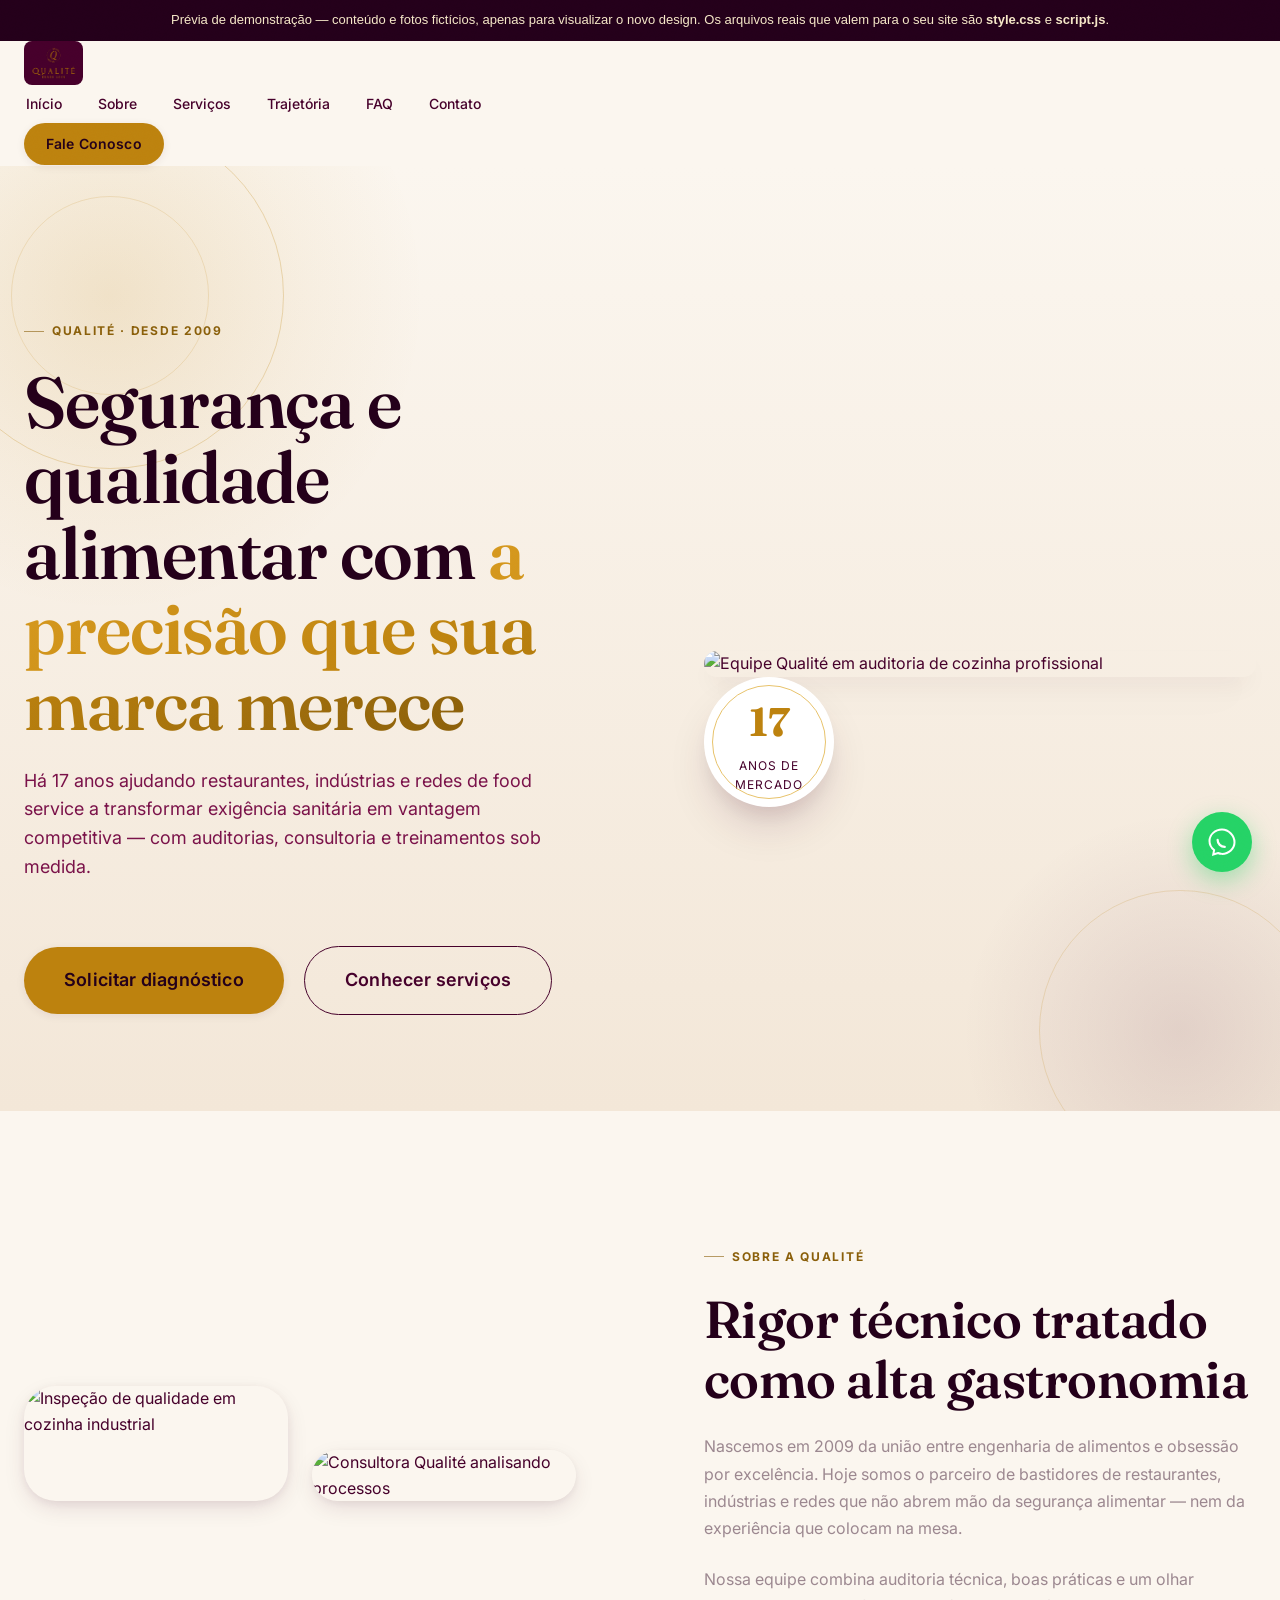
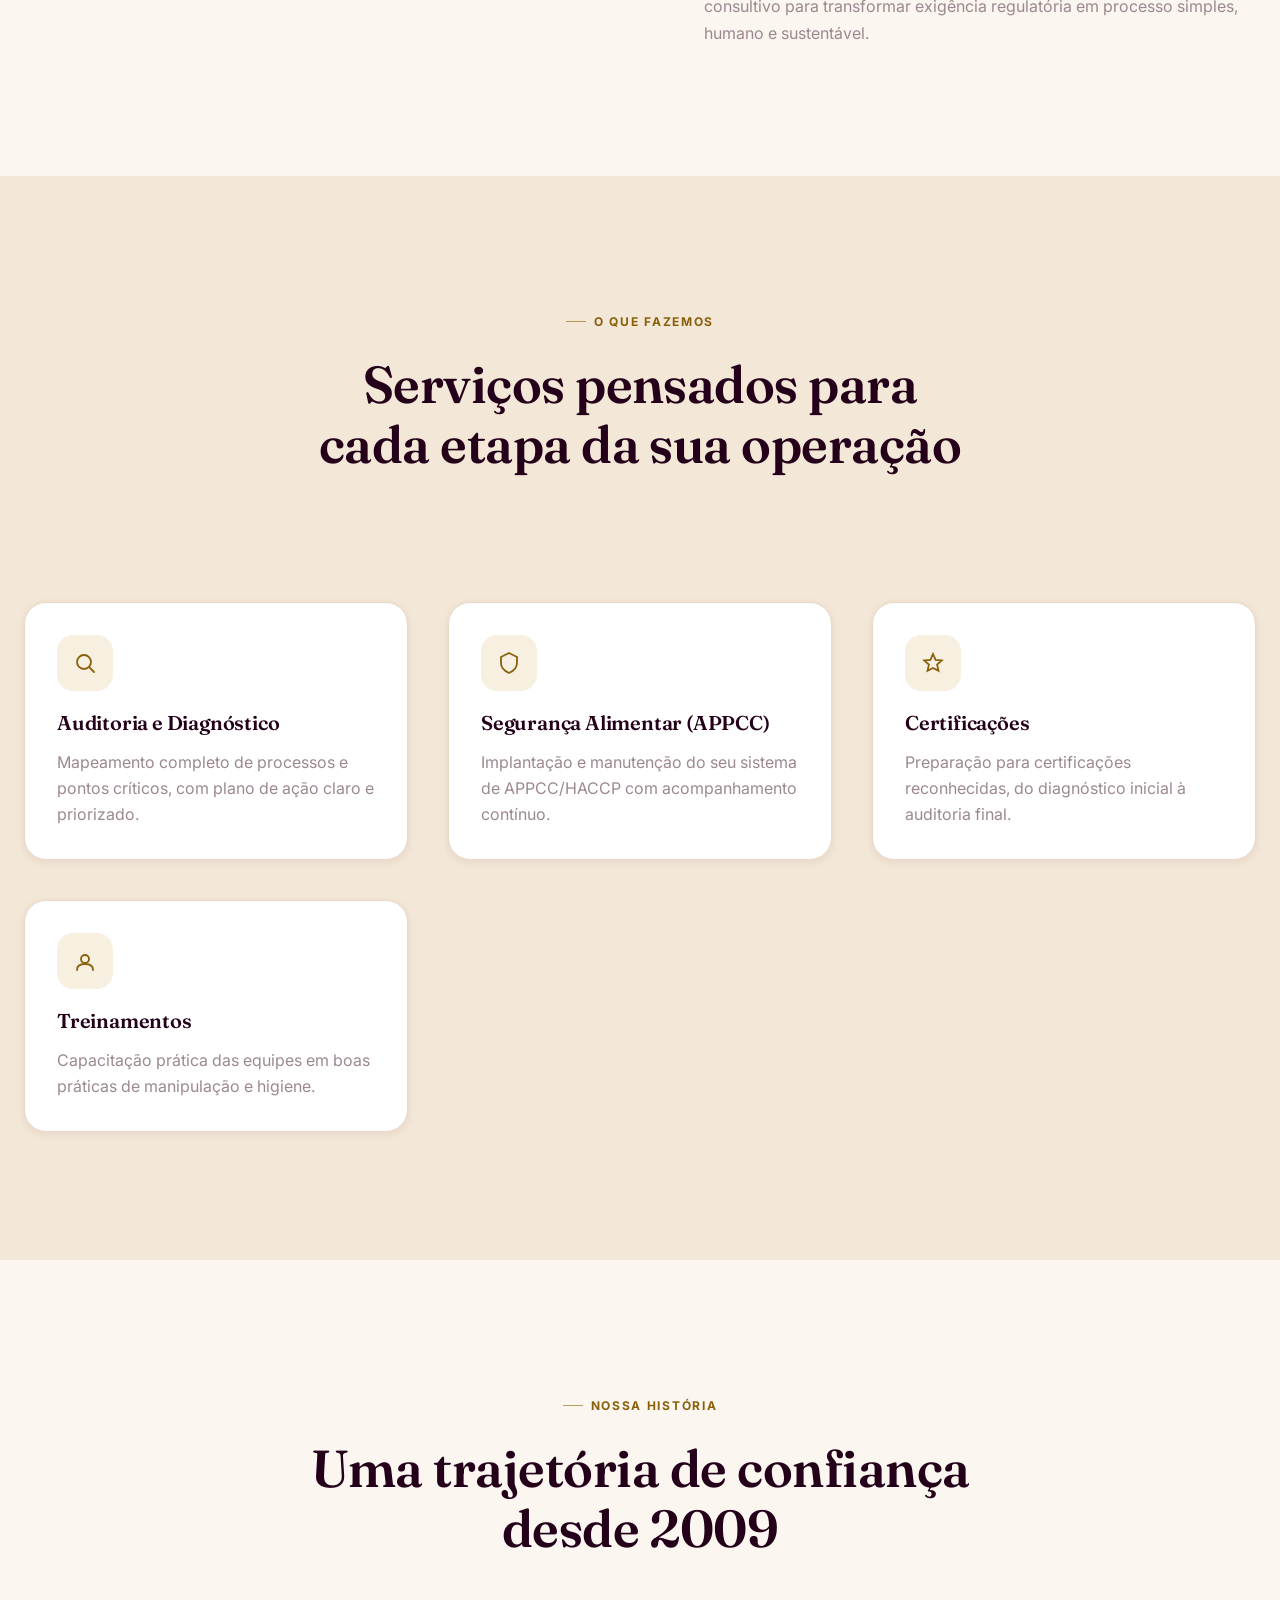
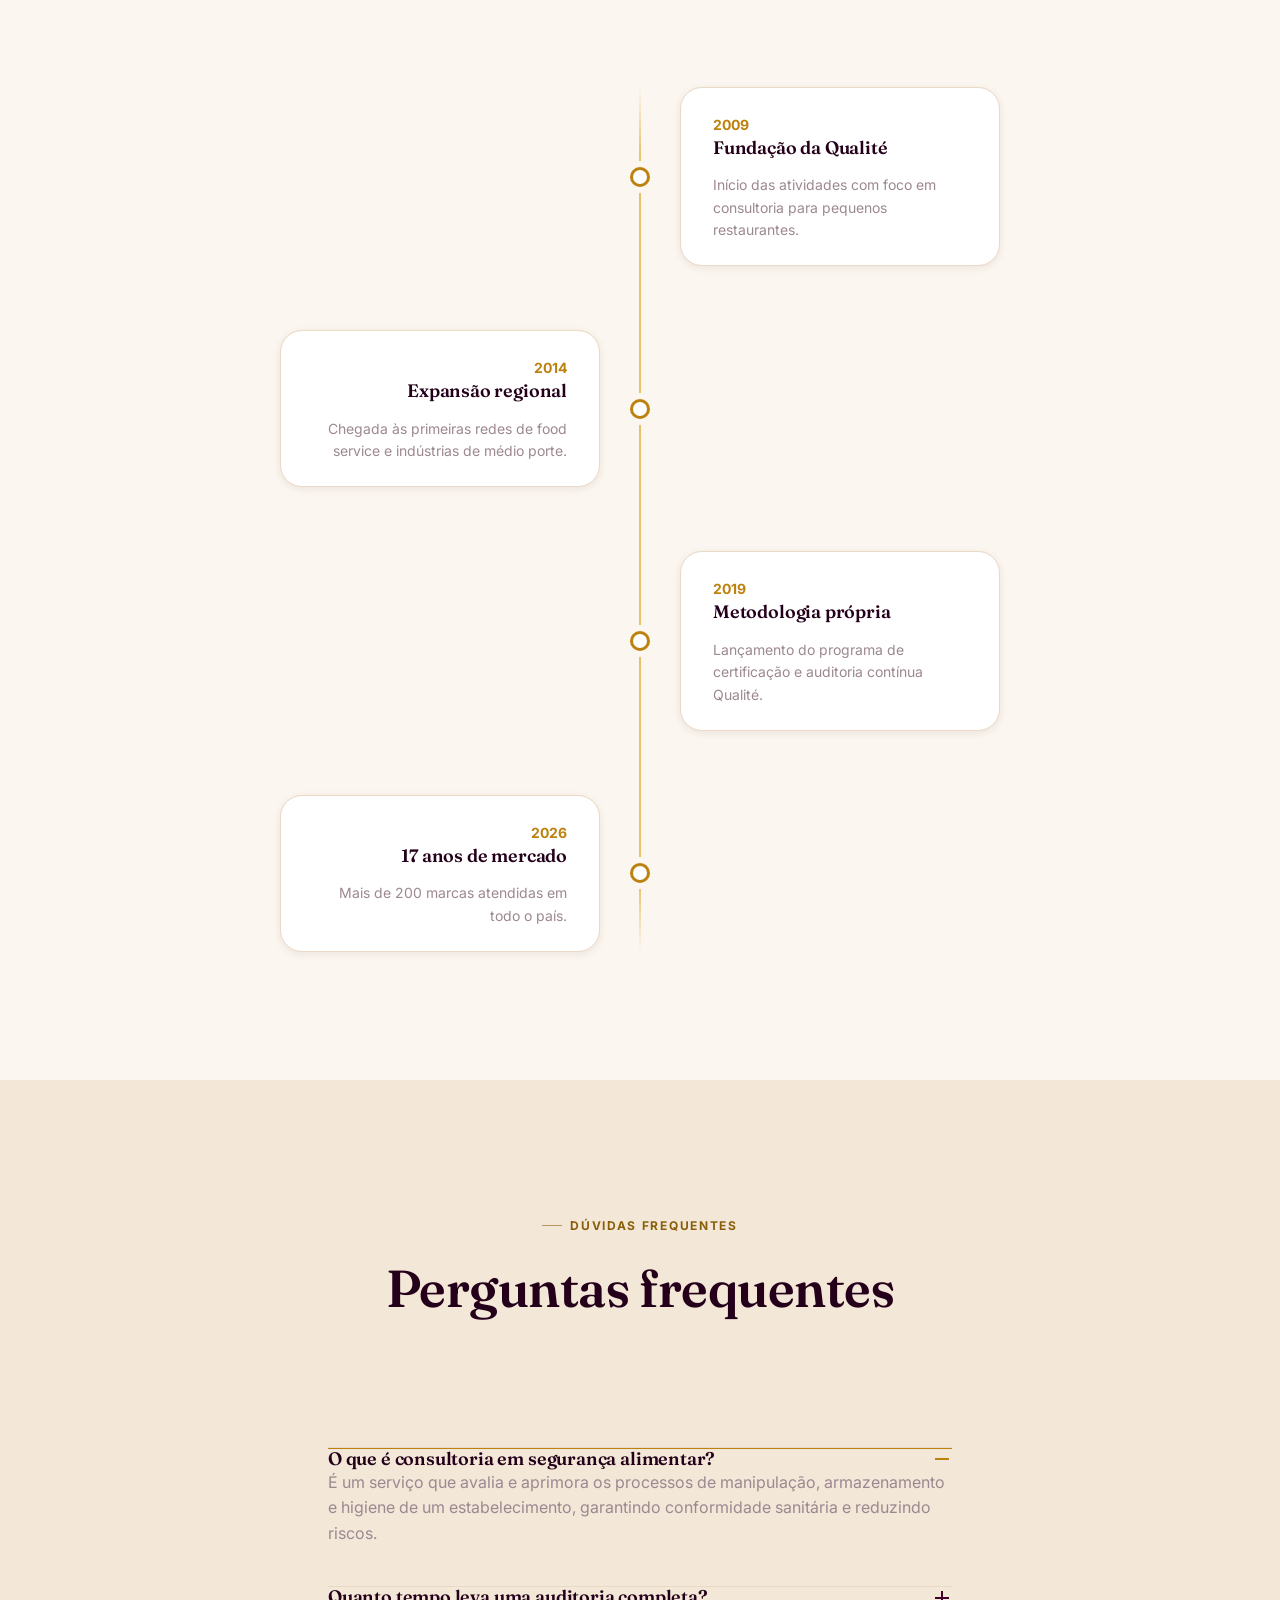
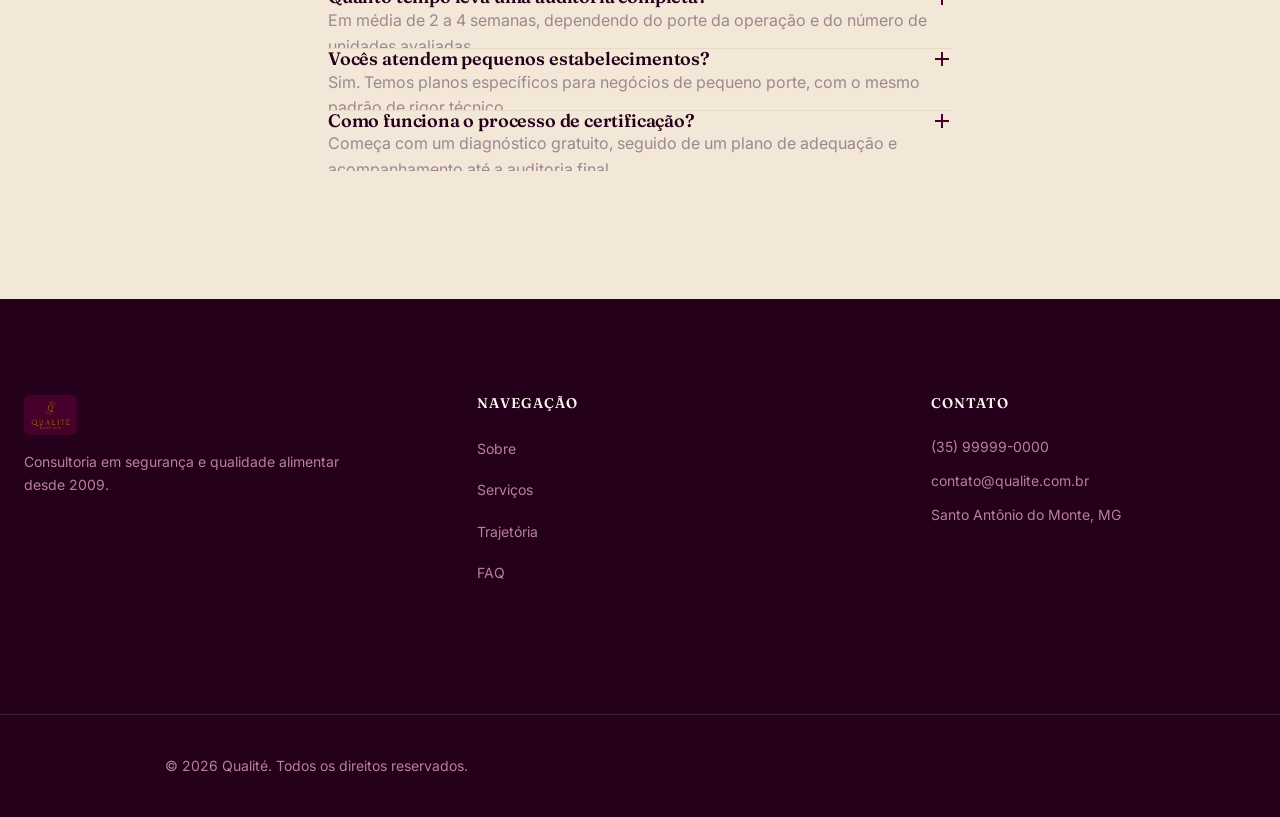
==== commit 33a0df45: "up´date exclusao de fotos" ====
--- a/index.html
+++ b/index.html
@@ -1,363 +1,301 @@
 <!DOCTYPE html>
-<html lang="pt-BR" class="scroll-smooth">
+<html lang="pt-BR">
 <head>
-    <meta charset="UTF-8">
-    <meta name="viewport" content="width=device-width, initial-scale=1.0">
-    <meta http-equiv="X-UA-Compatible" content="IE=edge">
-    
-    <!-- SEO & Open Graph -->
-    <title>Qualité Consultoria em Alimentos | Blinde sua Indústria e Evite Multas</title>
-    <meta name="description" content="Consultoria e assessoria em engenharia de alimentos para indústrias e food service. Evite multas da ANVISA, elimine desperdícios e garanta processos seguros.">
-    <meta name="keywords" content="consultoria em alimentos, adequação anvisa, vigilância sanitária, manual bpf, appcc, redução de perdas na indústria de alimentos, treinamentos">
-    <meta name="author" content="Qualité Consultoria em Alimentos">
-    
-    <meta property="og:title" content="Qualité Consultoria em Alimentos | Blinde seu Negócio">
-    <meta property="og:description" content="Transformamos a adequação legal em lucro e segurança para sua indústria ou restaurante.">
-    <meta property="og:type" content="website">
-    <meta property="og:url" content="https://www.qualiteconsultoria.com.br">
-    
-    <link rel="stylesheet" href="style.css">
-    
-    <!-- Preconnect & Fonts -->
-    <link rel="preconnect" href="https://fonts.googleapis.com">
-    <link rel="preconnect" href="https://fonts.gstatic.com" crossorigin>
-    <link href="https://fonts.googleapis.com/css2?family=Plus+Jakarta+Sans:wght@300;400;500;600;700;800&display=swap" rel="stylesheet">
+<meta charset="UTF-8">
+<meta name="viewport" content="width=device-width, initial-scale=1.0">
+<title>Qualité — Prévia do novo design (conteúdo fictício)</title>
+<link rel="stylesheet" href="style.css">
 </head>
-<body class="bg-surface text-base antialiased">
-    <!-- Efeito de textura Premium (Grain) -->
-    <div class="noise-overlay pointer-events-none"></div>
-
-    <!-- Header / Navbar Glassmorphism -->
-    <header class="header fixed w-full z-50 transition-all duration-300" id="header">
-        <div class="container flex justify-between align-center h-full">
-            <a href="#" class="logo flex align-center gap-sm magnetic-element" aria-label="Voltar ao topo">
-                <!-- Se houver logo imagem real, descomente e ajuste -->
-                <!-- <img src="Logo.jpeg" alt="Logo Qualité" class="logo-image" loading="lazy"> -->
-                <span class="logo-text font-bold text-xl tracking-tight">Qualité<span class="text-accent">.</span></span>
-            </a>
-            
-            <nav class="navbar" id="navbar">
-                <ul class="nav-list flex gap-lg">
-                    <li><a href="#hero" class="nav-link active" data-cursor="pointer">Início</a></li>
-                    <li><a href="#about" class="nav-link" data-cursor="pointer">Sobre Nós</a></li>
-                    <li><a href="#services" class="nav-link" data-cursor="pointer">Soluções</a></li>
-                    <li><a href="#process" class="nav-link" data-cursor="pointer">Metodologia</a></li>
-                    <li><a href="#faq" class="nav-link" data-cursor="pointer">FAQ</a></li>
-                </ul>
-            </nav>
-            
-            <div class="header-actions flex align-center gap-md">
-                <a href="#contato" class="btn btn-primary btn-sm magnetic-btn">
-                    <span class="btn-text">Agendar uma Conversa</span>
-                </a>
-                <button class="mobile-menu-toggle" aria-label="Abrir menu" aria-expanded="false">
-                    <div class="hamburger"></div>
-                </button>
-            </div>
-        </div>
-    </header>
-
-    <main>
-        <!-- Hero Section -->
-        <section id="hero" class="hero relative flex align-center min-h-screen overflow-hidden">
-            <!-- Glow Backgrounds (Linear Style) -->
-            <div class="hero-glow hero-glow-1 absolute blur-3xl rounded-full opacity-30 pointer-events-none"></div>
-            <div class="hero-glow hero-glow-2 absolute blur-3xl rounded-full opacity-20 pointer-events-none"></div>
-            
-            <div class="container grid grid-2 gap-xl relative z-10">
-                <div class="hero-content flex-col gap-lg">
-                    <div class="badge fade-up">Assessoria Especializada</div>
-                    <h1 class="headline font-extrabold text-display leading-tight fade-up delay-100">
-                        Blinde seu Negócio Contra <span class="text-gradient">Multas e Interdições</span>
-                    </h1>
-                    <p class="subheadline text-lg text-muted max-w-md fade-up delay-200">
-                        Transformamos as exigências da ANVISA e MAPA em lucro e segurança operacional. Elimine o risco de contaminações e impulsione a credibilidade da sua marca.
-                    </p>
-                    <div class="hero-buttons flex gap-md fade-up delay-300">
-                        <a href="#contato" class="btn btn-primary btn-lg magnetic-btn">Quero Proteger Minha Empresa</a>
-                        <a href="#services" class="btn btn-outline btn-lg magnetic-btn">Ver Soluções Estratégicas</a>
-                    </div>
-                </div>
-                
-                <div class="hero-visual relative reveal-right">
-                    <div class="image-wrapper rounded-2xl overflow-hidden shadow-elegant parallax-wrap">
-                        <picture>
-                            <img src="mao.webp" alt="Equipe da Qualité Consultoria em Alimentos" class="parallax-img w-full h-full object-cover" loading="lazy">
-                        </picture>
-                    </div>
-                    <div class="experience-badge absolute glass-panel flex align-center gap-md shadow-elegant magnetic-element floating-anim">
-                        <span class="badge-number font-bold text-gradient text-3xl">14+</span>
-                        <span class="badge-text text-sm font-semibold leading-tight text-dark">Anos de<br>Resultados</span>
-                    </div>
-                </div>
-            </div>
-        </section>
-
-        <!-- Faixa de Confiança -->
-        <section id="trust" class="trust-banner bg-dark text-white relative z-20 py-xl">
-            <div class="container grid grid-4 gap-lg">
-                <div class="trust-card fade-up">
-                    <div class="trust-icon text-accent mb-sm">
-                        <svg viewBox="0 0 24 24" fill="none" stroke="currentColor" stroke-width="2" stroke-linecap="round" stroke-linejoin="round"><circle cx="12" cy="12" r="10"></circle><polyline points="12 6 12 12 16 14"></polyline></svg>
-                    </div>
-                    <h3 class="font-bold text-md mb-xs">14+ Anos em Campo</h3>
-                    <p class="text-sm text-gray-400">Resultados reais contra riscos operacionais</p>
-                </div>
-                <div class="trust-card fade-up delay-100">
-                    <div class="trust-icon text-accent mb-sm">
-                        <svg viewBox="0 0 24 24" fill="none" stroke="currentColor" stroke-width="2" stroke-linecap="round" stroke-linejoin="round"><path d="M22 10v6M2 10l10-5 10 5-10 5z"></path><path d="M6 12v5c3 3 9 3 12 0v-5"></path></svg>
-                    </div>
-                    <h3 class="font-bold text-md mb-xs">Metodologia Validada</h3>
-                    <p class="text-sm text-gray-400">Base técnica implacável testada na prática</p>
-                </div>
-                <div class="trust-card fade-up delay-200">
-                    <div class="trust-icon text-accent mb-sm">
-                        <svg viewBox="0 0 24 24" fill="none" stroke="currentColor" stroke-width="2" stroke-linecap="round" stroke-linejoin="round"><path d="M17 21v-2a4 4 0 0 0-4-4H5a4 4 0 0 0-4 4v2"></path><circle cx="9" cy="7" r="4"></circle><path d="M23 21v-2a4 4 0 0 0-3-3.87"></path><path d="M16 3.13a4 4 0 0 1 0 7.75"></path></svg>
-                    </div>
-                    <h3 class="font-bold text-md mb-xs">Assessoria Direta</h3>
-                    <p class="text-sm text-gray-400">Sem intermediários, foco absoluto no seu lucro</p>
-                </div>
-                <div class="trust-card fade-up delay-300">
-                    <div class="trust-icon text-accent mb-sm">
-                        <svg viewBox="0 0 24 24" fill="none" stroke="currentColor" stroke-width="2" stroke-linecap="round" stroke-linejoin="round"><path d="M22 11.08V12a10 10 0 1 1-5.93-9.14"></path><polyline points="22 4 12 14.01 9 11.01"></polyline></svg>
-                    </div>
-                    <h3 class="font-bold text-md mb-xs">Tranquilidade Jurídica</h3>
-                    <p class="text-sm text-gray-400">Sua operação 100% à prova de fiscais</p>
-                </div>
-            </div>
-        </section>
-
-        <!-- Sobre Nós -->
-        <section id="about" class="section py-2xl overflow-hidden">
-            <div class="container grid grid-2 gap-2xl align-center">
-                <div class="about-image-col relative reveal-left">
-                    <div class="image-grid grid grid-2 gap-sm">
-                        <img src="AlessandraGenari.jpeg" alt="Alexandra Genari" class="rounded-xl shadow-elegant object-cover h-full parallax-item" loading="lazy">
-                        <img src="RicardoGenari.jpeg" alt="Ricardo Genari" class="rounded-xl shadow-elegant object-cover h-full parallax-item translate-y-lg" loading="lazy">
-                    </div>
-                    <div class="about-caption absolute glass-panel rounded-lg shadow-elegant mt-md font-medium text-sm">
-                        Engenheiros Alexandra e Ricardo Genari (UFV)
-                    </div>
-                </div>
-                <div class="about-text-col flex-col gap-md reveal-right">
-                    <span class="section-tag tracking-wider text-accent font-bold text-sm uppercase">Sua Empresa Mais Segura</span>
-                    <h2 class="section-title text-3xl font-extrabold leading-tight text-dark">Você não pode deixar a reputação da sua marca nas mãos da sorte.</h2>
-                    <p class="text-muted text-lg">
-                        Um único lote contaminado ou uma visita surpresa da fiscalização pode destruir anos de trabalho em minutos. Desde 2009, a Qualité atua como um verdadeiro escudo protetor para indústrias, agroindústrias e redes de food service.
-                    </p>
-                    <p class="text-muted text-lg">
-                        Fundada por <strong>Alexandra Genari</strong> e <strong>Ricardo Genari</strong>, não entregamos apenas papéis para ficarem na gaveta. Identificamos falhas invisíveis e construímos processos que garantem aprovação máxima em auditorias.
-                    </p>
-                    
-                    <div class="values-grid grid grid-2 gap-md mt-lg">
-                        <div class="value-item flex align-center gap-sm text-dark font-semibold">
-                            <div class="icon-box bg-accent-light text-accent rounded-full p-xs"><svg width="16" height="16" viewBox="0 0 24 24" fill="none" stroke="currentColor" stroke-width="3"><polyline points="20 6 9 17 4 12"></polyline></svg></div>
-                            Transparência Absoluta
-                        </div>
-                        <div class="value-item flex align-center gap-sm text-dark font-semibold">
-                            <div class="icon-box bg-accent-light text-accent rounded-full p-xs"><svg width="16" height="16" viewBox="0 0 24 24" fill="none" stroke="currentColor" stroke-width="3"><polyline points="20 6 9 17 4 12"></polyline></svg></div>
-                            Foco em Lucratividade
-                        </div>
-                        <div class="value-item flex align-center gap-sm text-dark font-semibold">
-                            <div class="icon-box bg-accent-light text-accent rounded-full p-xs"><svg width="16" height="16" viewBox="0 0 24 24" fill="none" stroke="currentColor" stroke-width="3"><polyline points="20 6 9 17 4 12"></polyline></svg></div>
-                            Rigor Científico
-                        </div>
-                        <div class="value-item flex align-center gap-sm text-dark font-semibold">
-                            <div class="icon-box bg-accent-light text-accent rounded-full p-xs"><svg width="16" height="16" viewBox="0 0 24 24" fill="none" stroke="currentColor" stroke-width="3"><polyline points="20 6 9 17 4 12"></polyline></svg></div>
-                            Blindagem de Marca
-                        </div>
-                    </div>
-                </div>
-            </div>
-        </section>
-
-        <!-- Soluções -->
-        <section id="services" class="section py-2xl bg-gray-50 border-t border-gray-100">
-            <div class="container">
-                <div class="section-header text-center flex-col align-center gap-sm mb-2xl fade-up">
-                    <span class="section-tag text-accent font-bold text-sm uppercase tracking-wider">Resultados Que Entregamos</span>
-                    <h2 class="section-title text-4xl font-extrabold text-dark max-w-2xl">Transformamos Adequação Legal em Vantagem Competitiva</h2>
-                    <p class="section-subtitle text-lg text-muted max-w-xl">Desenvolvemos soluções táticas que estabilizam sua operação e eliminam vulnerabilidades sanitárias pela raiz.</p>
-                </div>
-
-                <div class="services-grid grid grid-3 gap-lg">
-                    <!-- Card 1 -->
-                    <article class="service-card group bg-white border border-gray-100 rounded-2xl p-xl shadow-sm transition-all hover:shadow-elegant fade-up">
-                        <div class="service-icon w-14 h-14 bg-gray-50 text-dark rounded-xl flex align-center justify-center mb-lg transition-all group-hover:bg-accent group-hover:text-white group-hover:scale-110">
-                            <svg width="24" height="24" viewBox="0 0 24 24" fill="none" stroke="currentColor" stroke-width="2"><path d="M14 2H6a2 2 0 0 0-2 2v16a2 2 0 0 0 2 2h12a2 2 0 0 0 2-2V8z"></path><polyline points="14 2 14 8 20 8"></polyline></svg>
-                        </div>
-                        <h3 class="service-title text-xl font-bold text-dark mb-sm">Manual de BPF e POPs</h3>
-                        <p class="service-desc text-muted mb-lg leading-relaxed">Mapeamos a sua operação, implementamos o Manual de BPF e os POPs. Você ganha padronização total, garantindo aprovação legal.</p>
-                        <a href="#contato" class="service-link flex align-center gap-xs text-dark font-semibold group-hover:text-accent transition-colors">
-                            Estruturar processos <svg width="18" height="18" viewBox="0 0 24 24" fill="none" stroke="currentColor" stroke-width="2" class="transition-transform group-hover:translate-x-1"><line x1="5" y1="12" x2="19" y2="12"></line><polyline points="12 5 19 12 12 19"></polyline></svg>
-                        </a>
-                    </article>
-
-                    <!-- Card 2 -->
-                    <article class="service-card group bg-white border border-gray-100 rounded-2xl p-xl shadow-sm transition-all hover:shadow-elegant fade-up delay-100">
-                        <div class="service-icon w-14 h-14 bg-gray-50 text-dark rounded-xl flex align-center justify-center mb-lg transition-all group-hover:bg-accent group-hover:text-white group-hover:scale-110">
-                            <svg width="24" height="24" viewBox="0 0 24 24" fill="none" stroke="currentColor" stroke-width="2"><path d="M21.21 15.89A10 10 0 1 1 8 2.83"></path><path d="M22 12A10 10 0 0 0 12 2v10z"></path></svg>
-                        </div>
-                        <h3 class="service-title text-xl font-bold text-dark mb-sm">Assessoria e Auditoria</h3>
-                        <p class="service-desc text-muted mb-lg leading-relaxed">Realizamos inspeções rigorosas contínuas no chão de fábrica para corrigir desvios. O resultado é uma operação autogerenciável.</p>
-                        <a href="#contato" class="service-link flex align-center gap-xs text-dark font-semibold group-hover:text-accent transition-colors">
-                            Auditar minha fábrica <svg width="18" height="18" viewBox="0 0 24 24" fill="none" stroke="currentColor" stroke-width="2" class="transition-transform group-hover:translate-x-1"><line x1="5" y1="12" x2="19" y2="12"></line><polyline points="12 5 19 12 12 19"></polyline></svg>
-                        </a>
-                    </article>
-
-                    <!-- Card 3 -->
-                    <article class="service-card group bg-white border border-gray-100 rounded-2xl p-xl shadow-sm transition-all hover:shadow-elegant fade-up delay-200">
-                        <div class="service-icon w-14 h-14 bg-gray-50 text-dark rounded-xl flex align-center justify-center mb-lg transition-all group-hover:bg-accent group-hover:text-white group-hover:scale-110">
-                            <svg width="24" height="24" viewBox="0 0 24 24" fill="none" stroke="currentColor" stroke-width="2"><path d="M17 21v-2a4 4 0 0 0-4-4H5a4 4 0 0 0-4 4v2"></path><circle cx="9" cy="7" r="4"></circle><path d="M23 21v-2a4 4 0 0 0-3-3.87"></path></svg>
-                        </div>
-                        <h3 class="service-title text-xl font-bold text-dark mb-sm">Capacitação Comportamental</h3>
-                        <p class="service-desc text-muted mb-lg leading-relaxed">Mudamos a mentalidade dos manipuladores focando na cultura da segurança, reduzindo drasticamente as falhas humanas.</p>
-                        <a href="#contato" class="service-link flex align-center gap-xs text-dark font-semibold group-hover:text-accent transition-colors">
-                            Engajar minha equipe <svg width="18" height="18" viewBox="0 0 24 24" fill="none" stroke="currentColor" stroke-width="2" class="transition-transform group-hover:translate-x-1"><line x1="5" y1="12" x2="19" y2="12"></line><polyline points="12 5 19 12 12 19"></polyline></svg>
-                        </a>
-                    </article>
-                </div>
-            </div>
-        </section>
-
-        <!-- Metodologia -->
-        <section id="process" class="section py-2xl">
-            <div class="container max-w-4xl">
-                <div class="section-header text-center flex-col align-center gap-sm mb-2xl fade-up">
-                    <span class="section-tag text-accent font-bold text-sm uppercase tracking-wider">Caminho para a Segurança</span>
-                    <h2 class="section-title text-4xl font-extrabold text-dark">Como Blindamos o Seu Negócio</h2>
-                </div>
-
-                <div class="timeline-container relative">
-                    <!-- Progress Line -->
-                    <div class="timeline-line absolute w-px h-full bg-gray-200 left-8 md:left-1/2 transform md:-translate-x-1/2 top-0 z-0"></div>
-
-                    <!-- Items -->
-                    <div class="timeline-item relative z-10 flex flex-col md:flex-row align-center gap-lg mb-xl fade-up">
-                        <div class="timeline-content md:w-1/2 md:text-right order-2 md:order-1 bg-white p-lg rounded-2xl border border-gray-100 shadow-sm hover:shadow-elegant transition-all">
-                            <h3 class="text-xl font-bold text-dark mb-xs">Raio-X de Vulnerabilidades</h3>
-                            <p class="text-muted text-sm">Mapeamos cada centímetro para descobrir onde o dinheiro escoa e os riscos que geram autuações.</p>
-                        </div>
-                        <div class="timeline-marker w-16 h-16 rounded-full bg-dark text-white font-bold text-xl flex align-center justify-center border-4 border-white shadow-sm order-1 md:order-2 shrink-0 z-10">1</div>
-                        <div class="md:w-1/2 order-3 hidden md:block"></div>
-                    </div>
-
-                    <div class="timeline-item relative z-10 flex flex-col md:flex-row align-center gap-lg mb-xl fade-up">
-                        <div class="md:w-1/2 order-3 md:order-1 hidden md:block"></div>
-                        <div class="timeline-marker w-16 h-16 rounded-full bg-dark text-white font-bold text-xl flex align-center justify-center border-4 border-white shadow-sm order-1 md:order-2 shrink-0 z-10">2</div>
-                        <div class="timeline-content md:w-1/2 order-2 md:order-3 bg-white p-lg rounded-2xl border border-gray-100 shadow-sm hover:shadow-elegant transition-all">
-                            <h3 class="text-xl font-bold text-dark mb-xs">Plano Estratégico</h3>
-                            <p class="text-muted text-sm">Desenhamos a rota mais rápida para a conformidade, respeitando a realidade do fluxo financeiro.</p>
-                        </div>
-                    </div>
-
-                    <div class="timeline-item relative z-10 flex flex-col md:flex-row align-center gap-lg mb-xl fade-up">
-                        <div class="timeline-content md:w-1/2 md:text-right order-2 md:order-1 bg-white p-lg rounded-2xl border border-gray-100 shadow-sm hover:shadow-elegant transition-all">
-                            <h3 class="text-xl font-bold text-dark mb-xs">Blindagem de Processos</h3>
-                            <p class="text-muted text-sm">Criamos e validamos o Manual de BPF e os POPs. Ferramentas práticas que guiam a rotina perfeita.</p>
-                        </div>
-                        <div class="timeline-marker w-16 h-16 rounded-full bg-dark text-white font-bold text-xl flex align-center justify-center border-4 border-white shadow-sm order-1 md:order-2 shrink-0 z-10">3</div>
-                        <div class="md:w-1/2 order-3 hidden md:block"></div>
-                    </div>
-                </div>
-            </div>
-        </section>
-
-        <!-- FAQ Elegante -->
-        <section id="faq" class="section py-2xl bg-gray-50 border-t border-gray-100">
-            <div class="container max-w-3xl">
-                <div class="section-header text-center flex-col align-center gap-sm mb-xl fade-up">
-                    <span class="section-tag text-accent font-bold text-sm uppercase tracking-wider">Tire suas Dúvidas</span>
-                    <h2 class="section-title text-4xl font-extrabold text-dark">O que Você Precisa Saber</h2>
-                </div>
-                
-                <div class="accordion-container flex-col gap-sm fade-up delay-100">
-                    <div class="accordion-item bg-white border border-gray-200 rounded-xl overflow-hidden transition-all hover:border-accent">
-                        <button class="accordion-header w-full text-left p-lg flex justify-between align-center font-bold text-dark text-lg" aria-expanded="false">
-                            <span>Por que não posso apenas copiar um modelo genérico?</span>
-                            <div class="accordion-icon w-6 h-6 relative shrink-0"></div>
-                        </button>
-                        <div class="accordion-content px-lg pb-0 max-h-0 overflow-hidden transition-all duration-300">
-                            <p class="pb-lg text-muted">Documentos genéricos são o caminho mais rápido para multas severas. Fiscais identificam imediatamente textos que não refletem a realidade. Estruturamos defesas técnicas reais baseadas nas suas instalações.</p>
-                        </div>
-                    </div>
-
-                    <div class="accordion-item bg-white border border-gray-200 rounded-xl overflow-hidden transition-all hover:border-accent">
-                        <button class="accordion-header w-full text-left p-lg flex justify-between align-center font-bold text-dark text-lg" aria-expanded="false">
-                            <span>Isso não vai custar muito caro para o porte atual?</span>
-                            <div class="accordion-icon w-6 h-6 relative shrink-0"></div>
-                        </button>
-                        <div class="accordion-content px-lg pb-0 max-h-0 overflow-hidden transition-all duration-300">
-                            <p class="pb-lg text-muted">O que custa caro é uma interdição inesperada. O valor investido em engenharia preventiva se paga nos primeiros meses através da redução de desperdícios e segurança contra multas.</p>
-                        </div>
-                    </div>
-                </div>
-            </div>
-        </section>
-
-        <!-- CTA Final -->
-        <section id="contato" class="section py-2xl relative overflow-hidden">
-            <div class="container relative z-10">
-                <div class="cta-box bg-dark text-white rounded-3xl p-2xl text-center shadow-elegant relative overflow-hidden fade-up">
-                    <!-- Glow CTA -->
-                    <div class="absolute inset-0 bg-gradient-to-br from-accent/20 to-transparent pointer-events-none"></div>
-                    <div class="relative z-10 max-w-2xl mx-auto flex-col align-center gap-lg">
-                        <h2 class="text-4xl font-extrabold leading-tight">Quanto custa o risco que a sua empresa corre hoje?</h2>
-                        <p class="text-lg text-gray-300">Descubra agora as vulnerabilidades do seu negócio e blinde o seu caixa contra multas e processos.</p>
-                        <a href="mailto:contato@qualiteconsultoria.com.br" class="btn btn-primary btn-large magnetic-btn inline-flex mt-md">
-                            Agendar Diagnóstico Gratuito
-                        </a>
-                    </div>
-                </div>
-            </div>
-        </section>
-    </main>
-
-    <!-- Footer Moderno -->
-    <footer class="footer bg-white border-t border-gray-100 pt-2xl pb-lg">
-        <div class="container grid grid-3 gap-2xl mb-2xl">
-            <div class="footer-col brand-col flex-col gap-md">
-                <a href="#" class="logo flex align-center gap-sm">
-                    <span class="logo-text font-bold text-2xl text-dark">Qualité<span class="text-accent">.</span></span>
-                </a>
-                <p class="text-muted text-sm leading-relaxed max-w-sm">Engenharia estratégica dedicada a blindar negócios contra riscos sanitários e multiplicar a rentabilidade desde 2009.</p>
-            </div>
-            
-            <div class="footer-col flex-col gap-md">
-                <h4 class="font-bold text-dark">Navegação</h4>
-                <ul class="flex-col gap-sm text-muted font-medium text-sm">
-                    <li><a href="#hero" class="hover:text-accent transition-colors">Início</a></li>
-                    <li><a href="#about" class="hover:text-accent transition-colors">Quem Somos</a></li>
-                    <li><a href="#services" class="hover:text-accent transition-colors">Nossas Soluções</a></li>
-                </ul>
-            </div>
-            
-            <div class="footer-col flex-col gap-md">
-                <h4 class="font-bold text-dark">Contato</h4>
-                <ul class="contact-info flex-col gap-sm text-muted text-sm font-medium">
-                    <li class="flex align-center gap-sm">
-                        <svg width="16" height="16" viewBox="0 0 24 24" fill="none" stroke="currentColor" stroke-width="2" class="text-accent"><path d="M21 10c0 7-9 13-9 13s-9-6-9-13a9 9 0 0 1 18 0z"></path><circle cx="12" cy="10" r="3"></circle></svg>
-                        Tremembé – SP
-                    </li>
-                    <li class="flex align-center gap-sm">
-                        <svg width="16" height="16" viewBox="0 0 24 24" fill="none" stroke="currentColor" stroke-width="2" class="text-accent"><path d="M4 4h16c1.1 0 2 .9 2 2v12c0 1.1-.9 2-2 2H4c-1.1 0-2-.9-2-2V6c0-1.1.9-2 2-2z"></path></svg>
-                        contato@qualiteconsultoria.com.br
-                    </li>
-                </ul>
-            </div>
-        </div>
-        
-        <div class="container border-t border-gray-100 pt-lg flex flex-col md:flex-row justify-between align-center gap-md text-xs text-gray-400 font-medium">
-            <p>&copy; 2026 Qualité Consultoria em Alimentos. Todos os direitos reservados.</p>
-            <p>Engenheiros Responsáveis: Alexandra & Ricardo Genari (UFV)</p>
-        </div>
-    </footer>
-
-    <!-- FABs -->
-    <a href="#" class="fab-whatsapp magnetic-btn" aria-label="Contato pelo WhatsApp">
-        <svg viewBox="0 0 24 24" fill="white" width="24" height="24"><path d="M17.472 14.382c-.297-.149-1.758-.867-2.03-.967-.273-.099-.471-.148-.67.15-.197.297-.767.966-.94 1.164-.173.199-.347.223-.644.075-.297-.15-1.255-.463-2.39-1.475-.883-.788-1.48-1.761-1.653-2.059-.173-.297-.018-.458.13-.606.134-.133.298-.347.446-.52.149-.174.198-.298.298-.497.099-.198.05-.371-.025-.52-.075-.149-.669-1.612-.916-2.207-.242-.579-.487-.5-.669-.51a12.8 12.8 0 0 0-.57-.01c-.198 0-.52.074-.792.372-.272.297-1.04 1.016-1.04 2.479 0 1.462 1.065 2.875 1.213 3.074.149.198 2.096 3.2 5.077 4.487.709.306 1.262.489 1.694.625.712.227 1.36.195 1.871.118.571-.085 1.758-.719 2.006-1.413.248-.694.248-1.289.173-1.413-.074-.124-.272-.198-.57-.347m-5.421 7.403h-.004a9.87 9.87 0 0 1-5.031-1.378l-.361-.214-3.741.982.998-3.648-.235-.374a9.86 9.86 0 0 1-1.51-5.26c.001-5.45 4.436-9.884 9.888-9.884 2.64 0 5.122 1.03 6.988 2.898a9.825 9.825 0 0 1 2.893 6.994c-.003 5.45-4.437 9.884-9.885 9.884m8.413-18.297A11.815 11.815 0 0 0 12.05 0C5.495 0 .16 5.335.157 11.892c0 2.096.547 4.142 1.588 5.945L.057 24l6.305-1.654a11.882 11.882 0 0 0 5.683 1.448h.005c6.554 0 11.89-5.335 11.893-11.893a11.821 11.821 0 0 0-3.48-8.413Z"/></svg>
+<body>
+
+<div class="noise-overlay"></div>
+
+<!-- ==========================================================================
+     ATENÇÃO: este arquivo é apenas uma PRÉVIA DE DEMONSTRAÇÃO, criada porque
+     o HTML original não foi enviado junto com o CSS/JS/logo. O conteúdo de
+     texto e as fotos abaixo são fictícios, só para visualizar o sistema
+     visual em ação. Os entregáveis reais são style.css e script.js — eles
+     foram escritos para usar exatamente as mesmas classes/IDs do seu CSS
+     atual, então devem funcionar diretamente no seu HTML de verdade.
+     ========================================================================== -->
+<div style="background:#24001A;color:#F6E7C8;text-align:center;padding:10px 20px;font-family:sans-serif;font-size:13px;">
+  Prévia de demonstração — conteúdo e fotos fictícios, apenas para visualizar o novo design. Os arquivos reais que valem para o seu site são <strong>style.css</strong> e <strong>script.js</strong>.
+</div>
+
+<header id="header">
+  <div class="container">
+    <a href="#inicio" style="display:flex;align-items:center;gap:10px;">
+      <img src="[data-uri]" alt="Qualité" style="height:44px;width:auto;border-radius:8px;">
     </a>
 
-    <script src="script.js"></script>
+    <nav id="navbar" class="navbar">
+      <ul class="nav-list">
+        <li><a href="#inicio" class="nav-link active">Início</a></li>
+        <li><a href="#sobre" class="nav-link">Sobre</a></li>
+        <li><a href="#servicos" class="nav-link">Serviços</a></li>
+        <li><a href="#trajetoria" class="nav-link">Trajetória</a></li>
+        <li><a href="#faq" class="nav-link">FAQ</a></li>
+        <li><a href="#contato" class="nav-link">Contato</a></li>
+      </ul>
+    </nav>
+
+    <div class="header-actions">
+      <a href="#contato" class="btn btn-primary btn-sm magnetic-btn">Fale Conosco</a>
+      <button class="mobile-menu-toggle" aria-expanded="false" aria-label="Abrir menu" aria-controls="navbar">
+        <span class="hamburger"></span>
+      </button>
+    </div>
+  </div>
+</header>
+
+<main>
+
+  <!-- HERO -->
+  <section id="inicio" class="hero">
+    <div class="hero-glow-1"></div>
+    <div class="hero-glow-2"></div>
+    <div class="container grid grid-2 gap-2xl align-center">
+      <div class="hero-content">
+        <span class="eyebrow mb-md">Qualité · Desde 2009</span>
+        <h1 class="text-display mb-md fade-up">
+          Segurança e qualidade alimentar com <span class="text-gradient">a precisão que sua marca merece</span>
+        </h1>
+        <p class="text-lg mb-xl fade-up delay-100" style="color:var(--burgundy-700)">
+          Há 17 anos ajudando restaurantes, indústrias e redes de food service a transformar exigência
+          sanitária em vantagem competitiva — com auditorias, consultoria e treinamentos sob medida.
+        </p>
+        <div class="hero-buttons fade-up delay-200">
+          <a href="#contato" class="btn btn-primary btn-lg magnetic-btn">Solicitar diagnóstico</a>
+          <a href="#servicos" class="btn btn-outline btn-lg magnetic-btn">Conhecer serviços</a>
+        </div>
+      </div>
+
+      <div class="relative reveal-right">
+        <div class="parallax-wrap shadow-elegant">
+          <img src="https://picsum.photos/seed/qualite-hero/800/950" alt="Equipe Qualité em auditoria de cozinha profissional">
+        </div>
+        <div class="experience-badge floating-anim">
+          <strong class="text-3xl font-bold text-accent" data-count-to="17" style="font-family:var(--font-display)">0</strong>
+          <span class="text-xs uppercase tracking-wider" style="color:var(--burgundy-900)">anos de mercado</span>
+        </div>
+      </div>
+    </div>
+  </section>
+
+  <!-- SOBRE -->
+  <section id="sobre" class="about py-2xl">
+    <div class="container grid grid-2 gap-2xl align-center">
+      <div class="grid grid-2 gap-md">
+        <div class="parallax-wrap rounded-2xl shadow-md">
+          <img class="parallax-item" src="https://picsum.photos/seed/qualite-about1/600/760" alt="Inspeção de qualidade em cozinha industrial">
+        </div>
+        <div class="parallax-wrap rounded-2xl shadow-md">
+          <img class="parallax-item" src="https://picsum.photos/seed/qualite-about2/600/760" alt="Consultora Qualité analisando processos">
+        </div>
+      </div>
+      <div class="reveal-left">
+        <span class="eyebrow mb-md">Sobre a Qualité</span>
+        <h2 class="text-4xl mb-md">Rigor técnico tratado como alta gastronomia</h2>
+        <p class="text-muted leading-relaxed mb-md">
+          Nascemos em 2009 da união entre engenharia de alimentos e obsessão por excelência.
+          Hoje somos o parceiro de bastidores de restaurantes, indústrias e redes que não abrem
+          mão da segurança alimentar — nem da experiência que colocam na mesa.
+        </p>
+        <p class="text-muted leading-relaxed">
+          Nossa equipe combina auditoria técnica, boas práticas e um olhar consultivo para
+          transformar exigência regulatória em processo simples, humano e sustentável.
+        </p>
+      </div>
+    </div>
+  </section>
+
+  <!-- SERVIÇOS -->
+  <section id="servicos" class="py-2xl bg-gray-50">
+    <div class="container">
+      <div class="text-center max-w-2xl mx-auto mb-2xl">
+        <span class="eyebrow mb-md">O que fazemos</span>
+        <h2 class="text-4xl">Serviços pensados para cada etapa da sua operação</h2>
+      </div>
+      <div class="grid grid-3 gap-lg">
+
+        <div class="card group fade-up">
+          <div class="card-icon">
+            <svg width="24" height="24" viewBox="0 0 24 24" fill="none" stroke="currentColor" stroke-width="1.8"><circle cx="11" cy="11" r="7"/><path d="M21 21l-4.3-4.3" stroke-linecap="round"/></svg>
+          </div>
+          <h3 class="text-xl mb-sm">Auditoria e Diagnóstico</h3>
+          <p class="text-muted">Mapeamento completo de processos e pontos críticos, com plano de ação claro e priorizado.</p>
+        </div>
+
+        <div class="card group fade-up delay-100">
+          <div class="card-icon">
+            <svg width="24" height="24" viewBox="0 0 24 24" fill="none" stroke="currentColor" stroke-width="1.8"><path d="M12 2l8 4v6c0 5-3.5 8-8 10-4.5-2-8-5-8-10V6l8-4z"/></svg>
+          </div>
+          <h3 class="text-xl mb-sm">Segurança Alimentar (APPCC)</h3>
+          <p class="text-muted">Implantação e manutenção do seu sistema de APPCC/HACCP com acompanhamento contínuo.</p>
+        </div>
+
+        <div class="card group fade-up delay-200">
+          <div class="card-icon">
+            <svg width="24" height="24" viewBox="0 0 24 24" fill="none" stroke="currentColor" stroke-width="1.8"><path d="M12 3l2.6 5.8 6.2.6-4.7 4.2 1.4 6.1L12 16.9l-5.5 2.8 1.4-6.1L3.2 9.4l6.2-.6L12 3z"/></svg>
+          </div>
+          <h3 class="text-xl mb-sm">Certificações</h3>
+          <p class="text-muted">Preparação para certificações reconhecidas, do diagnóstico inicial à auditoria final.</p>
+        </div>
+
+        <div class="card group fade-up delay-300">
+          <div class="card-icon">
+            <svg width="24" height="24" viewBox="0 0 24 24" fill="none" stroke="currentColor" stroke-width="1.8"><path d="M12 14a4 4 0 100-8 4 4 0 000 8z"/><path d="M4 21c0-4 3.5-6 8-6s8 2 8 6" stroke-linecap="round"/></svg>
+          </div>
+          <h3 class="text-xl mb-sm">Treinamentos</h3>
+          <p class="text-muted">Capacitação prática das equipes em boas práticas de manipulação e higiene.</p>
+        </div>
+
+      </div>
+    </div>
+  </section>
+
+  <!-- TRAJETÓRIA -->
+  <section id="trajetoria" class="py-2xl">
+    <div class="container max-w-3xl">
+      <div class="text-center mb-2xl">
+        <span class="eyebrow mb-md">Nossa história</span>
+        <h2 class="text-4xl">Uma trajetória de confiança desde 2009</h2>
+      </div>
+
+      <div class="timeline">
+        <div class="timeline-line"></div>
+
+        <div class="timeline-item fade-up">
+          <div class="timeline-marker"></div>
+          <div class="timeline-content">
+            <span class="text-accent font-bold text-sm">2009</span>
+            <h3 class="text-lg mt-sm mb-sm">Fundação da Qualité</h3>
+            <p class="text-muted text-sm">Início das atividades com foco em consultoria para pequenos restaurantes.</p>
+          </div>
+        </div>
+
+        <div class="timeline-item fade-up">
+          <div class="timeline-marker"></div>
+          <div class="timeline-content">
+            <span class="text-accent font-bold text-sm">2014</span>
+            <h3 class="text-lg mt-sm mb-sm">Expansão regional</h3>
+            <p class="text-muted text-sm">Chegada às primeiras redes de food service e indústrias de médio porte.</p>
+          </div>
+        </div>
+
+        <div class="timeline-item fade-up">
+          <div class="timeline-marker"></div>
+          <div class="timeline-content">
+            <span class="text-accent font-bold text-sm">2019</span>
+            <h3 class="text-lg mt-sm mb-sm">Metodologia própria</h3>
+            <p class="text-muted text-sm">Lançamento do programa de certificação e auditoria contínua Qualité.</p>
+          </div>
+        </div>
+
+        <div class="timeline-item fade-up">
+          <div class="timeline-marker"></div>
+          <div class="timeline-content">
+            <span class="text-accent font-bold text-sm">2026</span>
+            <h3 class="text-lg mt-sm mb-sm">17 anos de mercado</h3>
+            <p class="text-muted text-sm">Mais de 200 marcas atendidas em todo o país.</p>
+          </div>
+        </div>
+      </div>
+    </div>
+  </section>
+
+  <!-- FAQ -->
+  <section id="faq" class="py-2xl bg-gray-50">
+    <div class="container max-w-2xl">
+      <div class="text-center mb-2xl">
+        <span class="eyebrow mb-md">Dúvidas frequentes</span>
+        <h2 class="text-4xl">Perguntas frequentes</h2>
+      </div>
+
+      <div class="border-t">
+        <div class="border-t">
+          <button class="accordion-header py-lg" aria-expanded="true">
+            <h3 class="text-lg">O que é consultoria em segurança alimentar?</h3>
+            <span class="accordion-icon"></span>
+          </button>
+          <div class="pb-lg">
+            <p class="text-muted">É um serviço que avalia e aprimora os processos de manipulação, armazenamento e
+            higiene de um estabelecimento, garantindo conformidade sanitária e reduzindo riscos.</p>
+          </div>
+        </div>
+
+        <div class="border-t">
+          <button class="accordion-header py-lg" aria-expanded="false">
+            <h3 class="text-lg">Quanto tempo leva uma auditoria completa?</h3>
+            <span class="accordion-icon"></span>
+          </button>
+          <div class="pb-lg">
+            <p class="text-muted">Em média de 2 a 4 semanas, dependendo do porte da operação e do número de unidades avaliadas.</p>
+          </div>
+        </div>
+
+        <div class="border-t">
+          <button class="accordion-header py-lg" aria-expanded="false">
+            <h3 class="text-lg">Vocês atendem pequenos estabelecimentos?</h3>
+            <span class="accordion-icon"></span>
+          </button>
+          <div class="pb-lg">
+            <p class="text-muted">Sim. Temos planos específicos para negócios de pequeno porte, com o mesmo padrão de rigor técnico.</p>
+          </div>
+        </div>
+
+        <div class="border-t">
+          <button class="accordion-header py-lg" aria-expanded="false">
+            <h3 class="text-lg">Como funciona o processo de certificação?</h3>
+            <span class="accordion-icon"></span>
+          </button>
+          <div class="pb-lg">
+            <p class="text-muted">Começa com um diagnóstico gratuito, seguido de um plano de adequação e acompanhamento até a auditoria final.</p>
+          </div>
+        </div>
+      </div>
+    </div>
+  </section>
+
+</main>
+
+<!-- FOOTER -->
+<footer id="contato" class="footer">
+  <div class="container grid grid-3 gap-2xl mb-2xl">
+    <div>
+      <img src="[data-uri]" alt="Qualité" style="height:40px;width:auto;border-radius:6px;margin-bottom:16px;">
+      <p class="text-sm">Consultoria em segurança e qualidade alimentar desde 2009.</p>
+    </div>
+    <div>
+      <h4 class="text-white text-sm uppercase tracking-wider mb-md">Navegação</h4>
+      <ul class="flex-col gap-sm" style="display:flex;">
+        <li><a href="#sobre" class="text-sm">Sobre</a></li>
+        <li><a href="#servicos" class="text-sm">Serviços</a></li>
+        <li><a href="#trajetoria" class="text-sm">Trajetória</a></li>
+        <li><a href="#faq" class="text-sm">FAQ</a></li>
+      </ul>
+    </div>
+    <div>
+      <h4 class="text-white text-sm uppercase tracking-wider mb-md">Contato</h4>
+      <ul class="contact-info">
+        <li class="text-sm">(35) 99999-0000</li>
+        <li class="text-sm">contato@qualite.com.br</li>
+        <li class="text-sm">Santo Antônio do Monte, MG</li>
+      </ul>
+    </div>
+  </div>
+  <div class="container border-t pt-lg text-center text-sm" style="border-color:rgba(251,246,239,0.12);">
+    <p>&copy; 2026 Qualité. Todos os direitos reservados.</p>
+  </div>
+</footer>
+
+<a href="https://wa.me/5500000000000" class="fab-whatsapp" aria-label="Falar no WhatsApp" target="_blank" rel="noopener">
+  <svg viewBox="0 0 24 24" fill="none" xmlns="http://www.w3.org/2000/svg">
+    <path d="M12 2C6.48 2 2 6.13 2 11.25c0 2.9 1.44 5.49 3.7 7.19L5 22l3.79-1.24A10.9 10.9 0 0 0 12 21.5c5.52 0 10-4.13 10-9.25S17.52 2 12 2z" stroke="white" stroke-width="1.6"/>
+    <path d="M8.5 10.3c0 3.1 2.6 5.6 5.7 5.6" stroke="white" stroke-width="1.8" stroke-linecap="round"/>
+  </svg>
+</a>
+
+<script src="script.js"></script>
 </body>
-</html>+</html>
--- a/style.css
+++ b/style.css
@@ -1,51 +1,135 @@
 /* ==========================================================================
-   Design Tokens & Resets - Nível Awwwards
-   ========================================================================== */
-   :root {
-    /* Cores Premium: Baseado na engenharia de alimentos e confiabilidade */
-    --color-dark: #0A0F1C; /* Midnight Blue quase preto */
-    --color-dark-hover: #161D2D;
-    --color-accent: #00C896; /* Neon Emerald Mint - Alta conversão e tecnologia */
-    --color-accent-hover: #00A67C;
-    --color-accent-light: rgba(0, 200, 150, 0.1);
-    --color-surface: #FCFDFD; /* Fundo limpo levemente frio */
-    --color-white: #FFFFFF;
-    
-    /* Tons Neutros */
-    --color-gray-50: #F4F6F8;
-    --color-gray-100: #E6EAEF;
-    --color-gray-200: #D0D6E0;
-    --color-gray-300: #A2AEBF;
-    --color-gray-400: #718096;
-    --color-gray-500: #4A5568;
-    
-    /* Tipografia (Google Font: Plus Jakarta Sans) */
-    --font-sans: 'Plus Jakarta Sans', system-ui, -apple-system, sans-serif;
-    
-    /* Espaçamentos e Grids Constantes */
-    --spacing-xs: 0.5rem;   /* 8px */
-    --spacing-sm: 1rem;     /* 16px */
-    --spacing-md: 1.5rem;   /* 24px */
-    --spacing-lg: 2.5rem;   /* 40px */
-    --spacing-xl: 4rem;     /* 64px */
-    --spacing-2xl: 8rem;    /* 128px */
-    
-    /* Sombras Elegantes (Stripe/Linear style) */
-    --shadow-sm: 0 1px 2px rgba(10, 15, 28, 0.04);
-    --shadow-md: 0 4px 12px rgba(10, 15, 28, 0.04), 0 2px 4px rgba(10, 15, 28, 0.02);
-    --shadow-elegant: 0 24px 48px -12px rgba(10, 15, 28, 0.08), 0 12px 24px -8px rgba(10, 15, 28, 0.04);
-    --shadow-glow: 0 0 30px rgba(0, 200, 150, 0.3);
-    
-    /* Curvas de Animação (60fps feel) */
+   QUALITÉ — Sistema de Design Front-end
+   Identidade construída a partir da logo: bordô profundo (#46002B) +
+   dourado (#BD820E), extraídos por amostragem de pixels da arte enviada.
+   Arquitetura: Tokens > Reset > Utilitários > Componentes > Responsivo
+   ========================================================================== */
+
+@import url('https://fonts.googleapis.com/css2?family=Fraunces:ital,opsz,wght@0,9..144,300;0,9..144,400;0,9..144,500;0,9..144,600;0,9..144,700;1,9..144,400;1,9..144,500&family=Inter:wght@400;500;600;700;800&display=swap');
+
+/* ==========================================================================
+   1. DESIGN TOKENS
+   ========================================================================== */
+:root {
+    /* --- Bordô (extraído da logo — 87% da imagem) --- */
+    --burgundy-950: #24001A;
+    --burgundy-900: #46002B;
+    --burgundy-800: #5C0938;
+    --burgundy-700: #7A1249;
+    --burgundy-600: #96205E;
+
+    /* --- Dourado (extraído da logo — traços e tipografia) --- */
+    --gold-600: #BD820E;
+    --gold-500: #D89A1F;
+    --gold-300: #E8C36B;
+    --gold-ink: #8A5F0A; /* variante escura, segura para texto sobre fundo claro */
+
+    /* --- Neutros quentes (derivados da paleta, nunca cinza puro) --- */
+    --cream-50:  #FBF6EF;
+    --cream-100: #F3E7D8;
+    --cream-200: #EAD9C4;
+    --neutral-200: #E4D9DD;
+    --neutral-300: #C9B7BE;
+    --neutral-400: #9C8890;
+    --rose-400: #B98098;
+
+    --color-whatsapp: #25D366;
+
+    /* --- Semântica --- */
+    --color-bg: var(--cream-50);
+    --color-surface: #FFFFFF;
+    --color-ink: var(--burgundy-900);
+    --color-primary: var(--burgundy-900);
+    --color-primary-strong: var(--burgundy-950);
+    --color-accent: var(--gold-600);
+    --color-accent-hover: var(--gold-500);
+    --color-accent-light: rgba(189, 130, 14, 0.12);
+    --color-muted: var(--neutral-400);
+
+    /* --- Tipografia ---
+       Display: Fraunces (serifa com contraste alto, ecoa o "Q" da logo
+       e a curva orgânica dos ornamentos botânicos).
+       Corpo: Inter (extrema legibilidade, mesma família usada por
+       Stripe/Linear/Notion — referências citadas no briefing). */
+    --font-display: 'Fraunces', Georgia, 'Times New Roman', serif;
+    --font-sans: 'Inter', system-ui, -apple-system, 'Segoe UI', sans-serif;
+
+    --text-xs: 0.75rem;
+    --text-sm: 0.875rem;
+    --text-base: 1rem;
+    --text-lg: 1.125rem;
+    --text-xl: 1.25rem;
+    --text-2xl: clamp(1.5rem, 1.35rem + 0.75vw, 1.875rem);
+    --text-3xl: clamp(1.875rem, 1.55rem + 1.4vw, 2.5rem);
+    --text-4xl: clamp(2.25rem, 1.75rem + 2.2vw, 3.25rem);
+    --text-5xl: clamp(2.75rem, 1.9rem + 3.8vw, 4.5rem);
+
+    /* --- Espaçamento (escala base 4px) --- */
+    --space-1: 0.25rem;
+    --space-2: 0.5rem;
+    --space-3: 0.75rem;
+    --space-4: 1rem;
+    --space-5: 1.25rem;
+    --space-6: 1.5rem;
+    --space-8: 2rem;
+    --space-10: 2.5rem;
+    --space-12: 3rem;
+    --space-16: 4rem;
+    --space-20: 5rem;
+    --space-24: 6rem;
+    --space-32: 8rem;
+
+    /* Aliases — mantêm as classes utilitárias (.gap-md, .p-lg...) funcionando */
+    --spacing-xs: var(--space-2);
+    --spacing-sm: var(--space-4);
+    --spacing-md: var(--space-6);
+    --spacing-lg: var(--space-10);
+    --spacing-xl: var(--space-16);
+    --spacing-2xl: var(--space-32);
+
+    /* --- Raios --- */
+    --radius-xs: 6px;
+    --radius-sm: 10px;
+    --radius-md: 16px;
+    --radius-lg: 22px;
+    --radius-xl: 32px;
+    --radius-full: 9999px;
+
+    /* --- Sombras (tingidas de bordô — nunca preto puro) --- */
+    --shadow-xs: 0 1px 2px rgba(70, 0, 43, 0.06);
+    --shadow-sm: 0 2px 8px rgba(70, 0, 43, 0.08);
+    --shadow-md: 0 8px 24px -4px rgba(70, 0, 43, 0.14), 0 2px 8px rgba(70, 0, 43, 0.06);
+    --shadow-lg: 0 24px 48px -12px rgba(70, 0, 43, 0.20), 0 12px 24px -8px rgba(70, 0, 43, 0.10);
+    --shadow-gold: 0 0 0 1px rgba(189, 130, 14, 0.18), 0 12px 32px rgba(189, 130, 14, 0.28);
+
+    /* --- Movimento --- */
     --ease-out-expo: cubic-bezier(0.16, 1, 0.3, 1);
     --ease-in-out: cubic-bezier(0.65, 0, 0.35, 1);
-    --transition-fast: 0.2s var(--ease-out-expo);
-    --transition-normal: 0.4s var(--ease-out-expo);
-    --transition-slow: 0.8s var(--ease-out-expo);
-    
-    --header-height: 80px;
-}
-
+    --duration-fast: 0.2s;
+    --duration-base: 0.4s;
+    --duration-slow: 0.7s;
+    --transition-fast: var(--duration-fast) var(--ease-out-expo);
+    --transition-normal: var(--duration-base) var(--ease-out-expo);
+    --transition-slow: var(--duration-slow) var(--ease-out-expo);
+
+    /* --- Layout --- */
+    --header-height: 84px;
+    --header-height-scrolled: 72px;
+    --container-max: 1280px;
+
+    /* --- Camadas --- */
+    --z-dropdown: 10;
+    --z-sticky: 50;
+    --z-header: 80;
+    --z-fab: 90;
+    --z-mobile-nav: 95;
+    --z-toggle: 100;
+    --z-overlay: 9999;
+}
+
+/* ==========================================================================
+   2. RESET & BASE
+   ========================================================================== */
 *, *::before, *::after {
     margin: 0;
     padding: 0;
@@ -53,24 +137,66 @@
 }
 
 html {
-    scroll-behavior: smooth;
     font-size: 16px;
+    scroll-padding-top: 96px;
+}
+@media (prefers-reduced-motion: no-preference) {
+    html { scroll-behavior: smooth; }
 }
 
 body {
     font-family: var(--font-sans);
-    background-color: var(--color-surface);
-    color: var(--color-gray-500);
+    background-color: var(--color-bg);
+    color: var(--color-ink);
     line-height: 1.6;
     overflow-x: hidden;
     -webkit-font-smoothing: antialiased;
     -moz-osx-font-smoothing: grayscale;
-}
-
-/* ==========================================================================
-   Classes Utilitárias (Sênior Front-end Architecture)
-   ========================================================================== */
-.container { width: 100%; max-width: 1280px; margin: 0 auto; padding: 0 24px; }
+    text-rendering: optimizeLegibility;
+}
+
+h1, h2, h3, h4, h5, h6 {
+    font-family: var(--font-display);
+    font-weight: 600;
+    line-height: 1.15;
+    letter-spacing: -0.01em;
+    color: var(--color-primary-strong);
+}
+
+p { max-width: 65ch; }
+img, picture, video, canvas, svg { display: block; max-width: 100%; }
+a { text-decoration: none; color: inherit; display: inline-block; }
+ul, ol { list-style: none; }
+button { background: none; border: none; cursor: pointer; font-family: inherit; color: inherit; }
+input, textarea, select { font-family: inherit; font-size: inherit; color: inherit; }
+
+::selection { background: var(--gold-600); color: var(--cream-50); }
+
+::-webkit-scrollbar { width: 12px; height: 12px; }
+::-webkit-scrollbar-track { background: var(--cream-50); }
+::-webkit-scrollbar-thumb {
+    background: var(--burgundy-700);
+    border-radius: var(--radius-full);
+    border: 3px solid var(--cream-50);
+}
+::-webkit-scrollbar-thumb:hover { background: var(--burgundy-900); }
+
+:focus-visible {
+    outline: 2px solid var(--gold-600);
+    outline-offset: 3px;
+    border-radius: 4px;
+}
+
+.sr-only {
+    position: absolute; width: 1px; height: 1px;
+    padding: 0; margin: -1px; overflow: hidden;
+    clip: rect(0, 0, 0, 0); white-space: nowrap; border: 0;
+}
+
+/* ==========================================================================
+   3. UTILITÁRIOS — Layout
+   ========================================================================== */
+.container { width: 100%; max-width: var(--container-max); margin: 0 auto; padding: 0 24px; }
 .relative { position: relative; }
 .absolute { position: absolute; }
 .fixed { position: fixed; }
@@ -103,50 +229,78 @@
 .pointer-events-none { pointer-events: none; }
 .shrink-0 { flex-shrink: 0; }
 .object-cover { object-fit: cover; }
-.max-w-md { max-w: 28rem; }
+.max-w-md { max-width: 28rem; } /* corrigido: propriedade "max-w" não existe no CSS original */
 .max-w-xl { max-width: 36rem; }
 .max-w-2xl { max-width: 42rem; }
 .max-w-3xl { max-width: 48rem; }
 .max-w-4xl { max-width: 56rem; }
 .mx-auto { margin-left: auto; margin-right: auto; }
 
-/* Backgrounds & Colors */
-.bg-surface { background-color: var(--color-surface); }
-.bg-white { background-color: var(--color-white); }
-.bg-gray-50 { background-color: var(--color-gray-50); }
-.bg-dark { background-color: var(--color-dark); }
+/* ==========================================================================
+   4. UTILITÁRIOS — Cor
+   ========================================================================== */
+.bg-surface { background-color: var(--color-bg); }
+.bg-white { background-color: var(--color-surface); }
+.bg-gray-50 { background-color: var(--cream-100); }
+.bg-dark { background-color: var(--color-primary); }
 .bg-accent { background-color: var(--color-accent); }
 .bg-accent-light { background-color: var(--color-accent-light); }
-.text-dark { color: var(--color-dark); }
-.text-white { color: var(--color-white); }
+.text-dark { color: var(--color-primary-strong); }
+.text-white { color: var(--cream-50); }
 .text-accent { color: var(--color-accent); }
-.text-muted { color: var(--color-gray-500); }
-.text-gray-300 { color: var(--color-gray-300); }
-.text-gray-400 { color: var(--color-gray-400); }
-.border-gray-100 { border-color: var(--color-gray-100); }
-.border-gray-200 { border-color: var(--color-gray-200); }
-
-/* Typography */
+.text-muted { color: var(--color-muted); }
+.text-gray-300 { color: var(--neutral-300); }
+.text-gray-400 { color: var(--neutral-400); }
+.border-gray-100 { border-color: var(--cream-200); }
+.border-gray-200 { border-color: var(--neutral-200); }
+
+/* Correção automática de contraste quando estes utilitários caem sobre .bg-dark */
+.bg-dark .text-muted { color: var(--rose-400); }
+.bg-dark .text-gray-300 { color: var(--rose-400); }
+.bg-dark .text-gray-400 { color: var(--neutral-300); }
+.bg-dark h1, .bg-dark h2, .bg-dark h3, .bg-dark h4, .bg-dark h5, .bg-dark h6 { color: var(--cream-50); }
+
+/* ==========================================================================
+   5. UTILITÁRIOS — Tipografia
+   ========================================================================== */
 .font-medium { font-weight: 500; }
 .font-semibold { font-weight: 600; }
 .font-bold { font-weight: 700; }
 .font-extrabold { font-weight: 800; }
-.text-xs { font-size: 0.75rem; }
-.text-sm { font-size: 0.875rem; }
-.text-base { font-size: 1rem; }
-.text-lg { font-size: 1.125rem; }
-.text-xl { font-size: 1.25rem; }
-.text-2xl { font-size: 1.5rem; }
-.text-3xl { font-size: clamp(1.875rem, 4vw, 2.25rem); }
-.text-4xl { font-size: clamp(2.25rem, 5vw, 3rem); }
-.text-display { font-size: clamp(3rem, 6vw, 4.5rem); }
+.text-xs { font-size: var(--text-xs); }
+.text-sm { font-size: var(--text-sm); }
+.text-base { font-size: var(--text-base); }
+.text-lg { font-size: var(--text-lg); }
+.text-xl { font-size: var(--text-xl); }
+.text-2xl { font-size: var(--text-2xl); }
+.text-3xl { font-size: var(--text-3xl); }
+.text-4xl { font-size: var(--text-4xl); }
+.text-display {
+    font-family: var(--font-display);
+    font-size: var(--text-5xl);
+    line-height: 1.05;
+    letter-spacing: -0.015em;
+    font-weight: 600;
+}
 .leading-tight { line-height: 1.1; }
 .leading-relaxed { line-height: 1.7; }
 .tracking-tight { letter-spacing: -0.02em; }
-.tracking-wider { letter-spacing: 0.05em; }
+.tracking-wider { letter-spacing: 0.08em; }
 .uppercase { text-transform: uppercase; }
 
-/* Spacing */
+/* Rótulo "eyebrow" — novo, opcional. Útil para antetítulos de seção
+   (ex.: "NOSSOS SERVIÇOS", "DESDE 2009"). Não remove nada existente. */
+.eyebrow {
+    display: inline-flex; align-items: center; gap: var(--space-2);
+    font-family: var(--font-sans); font-size: var(--text-xs); font-weight: 700;
+    letter-spacing: 0.14em; text-transform: uppercase; color: var(--gold-ink);
+}
+.bg-dark .eyebrow, .eyebrow.on-dark { color: var(--gold-300); }
+.eyebrow::before { content: ''; width: 20px; height: 1px; background: currentColor; opacity: 0.6; }
+
+/* ==========================================================================
+   6. UTILITÁRIOS — Espaçamento
+   ========================================================================== */
 .p-xs { padding: var(--spacing-xs); }
 .p-sm { padding: var(--spacing-sm); }
 .p-md { padding: var(--spacing-md); }
@@ -169,19 +323,23 @@
 .mt-md { margin-top: var(--spacing-md); }
 .mt-lg { margin-top: var(--spacing-lg); }
 
-/* Borders & Shadows */
-.border { border-width: 1px; border-style: solid; }
-.border-t { border-top-width: 1px; border-top-style: solid; }
-.rounded-lg { border-radius: 0.5rem; }
-.rounded-xl { border-radius: 1rem; }
-.rounded-2xl { border-radius: 1.5rem; }
-.rounded-3xl { border-radius: 2rem; }
-.rounded-full { border-radius: 9999px; }
+/* ==========================================================================
+   7. UTILITÁRIOS — Bordas & Sombras
+   ========================================================================== */
+.border { border-width: 1px; border-style: solid; border-color: var(--cream-200); }
+.border-t { border-top-width: 1px; border-top-style: solid; border-color: var(--cream-200); }
+.rounded-lg { border-radius: var(--radius-xs); }
+.rounded-xl { border-radius: var(--radius-md); }
+.rounded-2xl { border-radius: var(--radius-lg); }
+.rounded-3xl { border-radius: var(--radius-xl); }
+.rounded-full { border-radius: var(--radius-full); }
 .shadow-sm { box-shadow: var(--shadow-sm); }
 .shadow-md { box-shadow: var(--shadow-md); }
-.shadow-elegant { box-shadow: var(--shadow-elegant); }
-
-/* Transitions & Effects */
+.shadow-elegant { box-shadow: var(--shadow-lg); }
+
+/* ==========================================================================
+   8. UTILITÁRIOS — Transições & Efeitos
+   ========================================================================== */
 .transition-all { transition: all var(--transition-normal); }
 .transition-colors { transition: color var(--transition-normal), background-color var(--transition-normal); }
 .transition-transform { transition: transform var(--transition-normal); }
@@ -189,255 +347,522 @@
 .opacity-20 { opacity: 0.2; }
 .opacity-30 { opacity: 0.3; }
 
-/* Links */
-a { text-decoration: none; color: inherit; display: inline-block; }
-ul { list-style: none; }
-button { background: none; border: none; cursor: pointer; font-family: inherit; }
-
-/* ==========================================================================
-   Microinterações & Componentes (UI/UX)
-   ========================================================================== */
-   
-/* Texto com Gradiente Premium */
+.group:hover .group-hover\:bg-accent { background-color: var(--color-accent); }
+.group:hover .group-hover\:text-white { color: var(--cream-50); }
+.group:hover .group-hover\:scale-110 { transform: scale(1.1); }
+.group:hover .group-hover\:text-accent { color: var(--color-accent); }
+.group:hover .group-hover\:translate-x-1 { transform: translateX(4px); }
+.hover\:shadow-elegant:hover { box-shadow: var(--shadow-lg); transform: translateY(-4px); }
+.hover\:text-accent:hover { color: var(--color-accent); }
+.hover\:border-accent:hover { border-color: var(--color-accent); }
+
+/* ==========================================================================
+   9. ELEMENTOS DE ASSINATURA VISUAL
+   Motivo recorrente inspirado no selo circular botânico da logo — usado
+   como "moldura de qualidade" no hero, no badge de experiência e nos
+   marcadores da linha do tempo.
+   ========================================================================== */
 .text-gradient {
-    background: linear-gradient(135deg, var(--color-dark) 0%, var(--color-accent) 100%);
+    background: linear-gradient(135deg, var(--gold-500) 0%, var(--gold-600) 50%, var(--gold-ink) 100%);
     -webkit-background-clip: text;
-    -webkit-text-fill-color: transparent;
     background-clip: text;
+    color: transparent;
 }
 .bg-dark .text-gradient {
-    background: linear-gradient(135deg, #FFF 0%, var(--color-accent) 100%);
+    background: linear-gradient(135deg, var(--cream-50) 0%, var(--gold-300) 100%);
     -webkit-background-clip: text;
-    -webkit-text-fill-color: transparent;
-}
-
-/* Texture overlay (Awwwards feel) */
+    background-clip: text;
+    color: transparent;
+}
+
 .noise-overlay {
     position: fixed;
-    top: 0; left: 0; width: 100vw; height: 100vh;
-    z-index: 9999;
-    opacity: 0.03;
-    background-image: url("data:image/svg+xml,%3Csvg viewBox='0 0 200 200' xmlns='http://www.w3.org/2000/svg'%3E%3Cfilter id='noiseFilter'%3E%3CfeTurbulence type='fractalNoise' baseFrequency='0.65' numOctaves='3' stitchTiles='stitch'/%3E%3C/filter%3E%3Crect width='100%25' height='100%25' filter='url(%23noiseFilter)'/%3E%3C/svg%3E");
-}
-
-/* Glassmorphism Panel */
+    inset: 0;
+    z-index: var(--z-overlay);
+    pointer-events: none;
+    opacity: 0.025;
+    background-image: url("data:image/svg+xml,%3Csvg xmlns='http://www.w3.org/2000/svg' width='200' height='200'%3E%3Cfilter id='n'%3E%3CfeTurbulence type='fractalNoise' baseFrequency='0.85' numOctaves='3' stitchTiles='stitch'/%3E%3C/filter%3E%3Crect width='100%25' height='100%25' filter='url(%23n)'/%3E%3C/svg%3E");
+    mix-blend-mode: overlay;
+}
+
 .glass-panel {
-    background: rgba(255, 255, 255, 0.7);
-    backdrop-filter: blur(16px);
-    -webkit-backdrop-filter: blur(16px);
-    border: 1px solid rgba(255, 255, 255, 0.4);
-}
-
-/* Botões Modernos (Ripple + Magnetic ready via JS) */
+    background: rgba(251, 246, 239, 0.72);
+    backdrop-filter: blur(20px) saturate(160%);
+    -webkit-backdrop-filter: blur(20px) saturate(160%);
+    border: 1px solid rgba(255, 255, 255, 0.5);
+}
+.bg-dark.glass-panel, .glass-panel.on-dark {
+    background: rgba(36, 0, 26, 0.72);
+    border-color: rgba(232, 195, 107, 0.15);
+}
+
+/* ==========================================================================
+   10. BOTÕES
+   ========================================================================== */
 .btn {
-    position: relative;
     display: inline-flex;
     align-items: center;
     justify-content: center;
-    gap: 0.5rem;
-    font-weight: 700;
-    font-size: 1rem;
-    border-radius: 999px; /* Pill shape */
-    transition: all 0.3s cubic-bezier(0.2, 1, 0.2, 1);
+    gap: var(--space-2);
+    padding: 16px 32px;
+    border-radius: var(--radius-full);
+    font-family: var(--font-sans);
+    font-weight: 600;
+    font-size: var(--text-base);
+    letter-spacing: 0.01em;
+    transition: transform var(--transition-fast), box-shadow var(--transition-fast),
+                background-color var(--transition-fast), color var(--transition-fast);
+}
+.btn-sm { padding: 10px 22px; font-size: var(--text-sm); }
+.btn-lg { padding: 19px 40px; font-size: var(--text-lg); }
+
+.btn-primary {
+    position: relative;
+    background: var(--color-accent);
+    color: var(--burgundy-950);
     overflow: hidden;
+    box-shadow: var(--shadow-sm);
     z-index: 1;
-}
-.btn-sm { padding: 0.75rem 1.5rem; font-size: 0.875rem; }
-.btn-lg { padding: 1.125rem 2.5rem; font-size: 1.125rem; }
-
-.btn-primary {
-    background-color: var(--color-dark);
-    color: var(--color-white);
-    border: 1px solid var(--color-dark);
 }
 .btn-primary::before {
     content: '';
     position: absolute; inset: 0;
-    background: var(--color-accent);
+    background: var(--gold-500);
     transform: scaleX(0);
-    transform-origin: right;
-    transition: transform 0.5s var(--ease-out-expo);
+    transform-origin: left;
+    transition: transform var(--transition-normal);
     z-index: -1;
-    border-radius: 999px;
-}
-.btn-primary:hover {
-    color: var(--color-dark);
-    border-color: var(--color-accent);
-    box-shadow: var(--shadow-glow);
-}
-.btn-primary:hover::before {
-    transform: scaleX(1);
-    transform-origin: left;
-}
+}
+.btn-primary:hover { box-shadow: var(--shadow-gold); transform: translateY(-2px); }
+.btn-primary:hover::before { transform: scaleX(1); }
+.btn-primary:active { transform: translateY(0); }
 
 .btn-outline {
-    background-color: transparent;
-    color: var(--color-dark);
-    border: 1px solid var(--color-gray-200);
-}
+    background: transparent;
+    color: var(--color-primary);
+    border: 1.5px solid var(--burgundy-900);
+}
+.bg-dark .btn-outline { color: var(--cream-50); border-color: rgba(251, 246, 239, 0.4); }
 .btn-outline:hover {
-    border-color: var(--color-dark);
-    background-color: var(--color-dark);
-    color: var(--color-white);
-}
-
-/* Header & Navbar */
+    background: var(--color-primary);
+    color: var(--cream-50);
+    transform: translateY(-2px);
+    box-shadow: var(--shadow-md);
+}
+.bg-dark .btn-outline:hover { background: var(--cream-50); color: var(--color-primary); }
+
+.magnetic-btn { will-change: transform; }
+@media (prefers-reduced-motion: reduce) {
+    .magnetic-btn { will-change: auto; transition: none !important; }
+}
+
+/* ==========================================================================
+   11. HEADER & NAVEGAÇÃO
+   ========================================================================== */
 .header {
+    position: sticky;
+    top: 0;
+    z-index: var(--z-header);
     background: transparent;
-    border-bottom: 1px solid transparent;
+    transition: background-color var(--transition-normal), box-shadow var(--transition-normal);
+}
+.header .container {
+    display: flex; align-items: center; justify-content: space-between;
+    height: var(--header-height);
+    transition: height var(--transition-normal);
 }
 .header.scrolled {
-    background: rgba(252, 253, 253, 0.85);
-    backdrop-filter: blur(20px);
-    -webkit-backdrop-filter: blur(20px);
-    border-bottom: 1px solid rgba(0,0,0,0.05);
-    height: 70px;
-}
-
+    background: rgba(251, 246, 239, 0.85);
+    backdrop-filter: blur(16px) saturate(160%);
+    -webkit-backdrop-filter: blur(16px) saturate(160%);
+    box-shadow: var(--shadow-sm);
+}
+.header.scrolled .container { height: var(--header-height-scrolled); }
+
+.header-actions { display: flex; align-items: center; gap: var(--space-6); }
+
+.nav-list { display: flex; align-items: center; gap: var(--space-8); }
 .nav-link {
-    font-weight: 600;
-    color: var(--color-gray-500);
     position: relative;
-    padding: 0.5rem 0;
-    transition: color var(--transition-fast);
-}
-.nav-link:hover, .nav-link.active {
-    color: var(--color-dark);
+    font-size: var(--text-sm);
+    font-weight: 500;
+    color: var(--color-primary);
+    padding: 8px 2px;
 }
 .nav-link::after {
     content: '';
-    position: absolute; bottom: 0; left: 0;
-    width: 4px; height: 4px;
-    border-radius: 50%;
-    background-color: var(--color-accent);
-    opacity: 0;
-    transform: translateY(5px);
-    transition: all var(--transition-normal);
-}
-.nav-link:hover::after, .nav-link.active::after {
-    opacity: 1;
-    transform: translateY(0);
-}
-
-/* Hover em Cards & SVG */
-.group:hover .group-hover\:bg-accent { background-color: var(--color-accent); }
-.group:hover .group-hover\:text-white { color: var(--color-white); }
-.group:hover .group-hover\:scale-110 { transform: scale(1.1); }
-.group:hover .group-hover\:text-accent { color: var(--color-accent); }
-.group:hover .group-hover\:translate-x-1 { transform: translateX(4px); }
-.hover\:shadow-elegant:hover { box-shadow: var(--shadow-elegant); transform: translateY(-4px); }
-.hover\:text-accent:hover { color: var(--color-accent); }
-.hover\:border-accent:hover { border-color: var(--color-accent); }
-
-/* Menu Hamburguer Animado */
-.mobile-menu-toggle { display: none; width: 32px; height: 32px; position: relative; z-index: 100; }
-.hamburger, .hamburger::before, .hamburger::after {
-    width: 24px; height: 2px;
-    background-color: var(--color-dark);
-    position: absolute;
-    transition: all 0.3s ease;
-    left: 4px;
-}
-.hamburger { top: 15px; }
-.hamburger::before { content: ''; top: -6px; left: 0; }
-.hamburger::after { content: ''; top: 6px; left: 0; }
-.mobile-menu-toggle[aria-expanded="true"] .hamburger { background-color: transparent; }
+    position: absolute; left: 0; bottom: 0;
+    width: 0; height: 2px;
+    background: var(--color-accent);
+    transition: width var(--transition-normal);
+}
+.nav-link:hover, .nav-link.active { color: var(--gold-ink); }
+.nav-link:hover::after, .nav-link.active::after { width: 100%; }
+
+.mobile-menu-toggle {
+    display: none;
+    position: relative;
+    z-index: var(--z-toggle);
+    width: 44px; height: 44px;
+    align-items: center; justify-content: center;
+}
+.hamburger {
+    position: relative;
+    width: 22px; height: 2px;
+    background: var(--color-primary);
+    border-radius: 2px;
+    transition: background-color var(--transition-fast);
+}
+.hamburger::before, .hamburger::after {
+    content: '';
+    position: absolute; left: 0;
+    width: 100%; height: 2px;
+    background: var(--color-primary);
+    border-radius: 2px;
+    transition: transform var(--transition-normal), top var(--transition-normal), opacity var(--transition-normal);
+}
+.hamburger::before { top: -7px; }
+.hamburger::after { top: 7px; }
+.mobile-menu-toggle[aria-expanded="true"] .hamburger { background: transparent; }
 .mobile-menu-toggle[aria-expanded="true"] .hamburger::before { top: 0; transform: rotate(45deg); }
 .mobile-menu-toggle[aria-expanded="true"] .hamburger::after { top: 0; transform: rotate(-45deg); }
 
-/* Accordion Ícone Animação */
+.accordion-icon { position: relative; width: 20px; height: 20px; flex-shrink: 0; }
 .accordion-icon::before, .accordion-icon::after {
-    content: ''; position: absolute;
-    background: currentColor; top: 50%; left: 50%;
-    transform: translate(-50%, -50%); transition: transform var(--transition-normal);
-}
-.accordion-icon::before { width: 14px; height: 2px; }
-.accordion-icon::after { width: 2px; height: 14px; }
-.accordion-header[aria-expanded="true"] .accordion-icon::after { transform: translate(-50%, -50%) rotate(90deg); opacity: 0;}
-
-/* Floating Badges */
+    content: '';
+    position: absolute; top: 50%; left: 50%;
+    background: var(--color-primary);
+    transition: transform var(--transition-normal), background-color var(--transition-normal), opacity var(--transition-normal);
+}
+.accordion-icon::before { width: 14px; height: 2px; transform: translate(-50%, -50%); }
+.accordion-icon::after { width: 2px; height: 14px; transform: translate(-50%, -50%); }
+.accordion-header[aria-expanded="true"] .accordion-icon::after { transform: translate(-50%, -50%) rotate(90deg); opacity: 0; }
+.accordion-header[aria-expanded="true"] .accordion-icon::before { transform: translate(-50%, -50%) rotate(180deg); background: var(--color-accent); }
+
+/* Correção: no script.js o item ativo do accordion recebe a classe
+   .border-accent diretamente (classList.add), não apenas em :hover.
+   O CSS original só definia a variante ".hover\:border-accent:hover";
+   a regra-base abaixo estava ausente e foi adicionada. */
+.border-accent { border-color: var(--color-accent) !important; }
+
 .badge {
-    display: inline-block; padding: 0.5rem 1rem;
-    background: var(--color-accent-light); color: var(--color-accent);
-    border-radius: 999px; font-weight: 700; font-size: 0.75rem;
-    text-transform: uppercase; letter-spacing: 0.05em;
-    border: 1px solid rgba(0, 200, 150, 0.2);
-}
-.floating-anim { animation: float 6s ease-in-out infinite; }
+    display: inline-flex; align-items: center; gap: var(--space-2);
+    padding: 6px 16px;
+    border-radius: var(--radius-full);
+    background: var(--color-accent-light);
+    color: var(--gold-ink);
+    font-size: var(--text-xs);
+    font-weight: 700;
+    letter-spacing: 0.06em;
+    text-transform: uppercase;
+}
+.bg-dark .badge { background: rgba(232, 195, 107, 0.14); color: var(--gold-300); }
+
 @keyframes float {
-    0% { transform: translateY(0px); }
-    50% { transform: translateY(-15px); }
-    100% { transform: translateY(0px); }
-}
-
-/* Background Gradients Glows */
-.hero-glow-1 { width: 600px; height: 600px; background: var(--color-accent); top: -10%; left: -10%; }
-.hero-glow-2 { width: 500px; height: 500px; background: var(--color-dark); bottom: -10%; right: -5%; }
-
-/* Parallax Box */
-.parallax-wrap { perspective: 1000px; }
-
-/* FAB WhatsApp */
+    0%, 100% { transform: translateY(0); }
+    50% { transform: translateY(-14px); }
+}
+.floating-anim { animation: float 5s var(--ease-in-out) infinite; }
+@media (prefers-reduced-motion: reduce) {
+    .floating-anim { animation: none; }
+}
+
+.parallax-wrap { position: relative; overflow: hidden; border-radius: var(--radius-xl); }
+.parallax-wrap img { will-change: transform; }
+
 .fab-whatsapp {
-    position: fixed; bottom: 32px; right: 32px;
-    width: 64px; height: 64px;
-    background-color: #25D366;
+    position: fixed;
+    right: 28px; bottom: 28px;
+    z-index: var(--z-fab);
+    width: 60px; height: 60px;
     border-radius: 50%;
+    background: var(--color-whatsapp);
     display: flex; align-items: center; justify-content: center;
-    box-shadow: var(--shadow-elegant);
-    z-index: 99; transition: all var(--transition-normal);
-}
-.fab-whatsapp:hover { transform: scale(1.1); box-shadow: var(--shadow-glow); }
-
-/* ==========================================================================
-   Animações de Interseção (Scroll Reveal) 60fps hardware-accelerated
-   ========================================================================== */
-.fade-up { opacity: 0; transform: translateY(40px); transition: opacity 0.8s var(--ease-out-expo), transform 0.8s var(--ease-out-expo); will-change: opacity, transform; }
-.reveal-left { opacity: 0; transform: translateX(-40px); transition: opacity 0.8s var(--ease-out-expo), transform 0.8s var(--ease-out-expo); will-change: opacity, transform; }
-.reveal-right { opacity: 0; transform: translateX(40px); transition: opacity 0.8s var(--ease-out-expo), transform 0.8s var(--ease-out-expo); will-change: opacity, transform; }
-
+    box-shadow: 0 8px 24px rgba(37, 211, 102, 0.4);
+    transition: transform var(--transition-fast), box-shadow var(--transition-fast);
+}
+.fab-whatsapp:hover { transform: translateY(-4px) scale(1.05); box-shadow: 0 12px 32px rgba(37, 211, 102, 0.5); }
+.fab-whatsapp svg, .fab-whatsapp img { width: 30px; height: 30px; }
+
+/* ==========================================================================
+   12. HERO
+   ========================================================================== */
+.hero {
+    position: relative;
+    overflow: hidden;
+    padding-top: calc(var(--header-height) + var(--space-16));
+    padding-bottom: var(--space-24);
+    background: linear-gradient(180deg, var(--cream-50) 0%, var(--cream-100) 100%);
+}
+.hero-content { position: relative; z-index: 2; }
+.hero-content p { color: var(--burgundy-700); }
+.hero-buttons { display: flex; align-items: center; gap: var(--space-5); flex-wrap: wrap; }
+
+.hero-glow-1, .hero-glow-2 { position: absolute; border-radius: 50%; pointer-events: none; z-index: 0; }
+.hero-glow-1 {
+    width: 620px; height: 620px; top: -180px; left: -200px;
+    background: radial-gradient(circle at 50% 50%, rgba(189,130,14,0.16) 0%, rgba(189,130,14,0.05) 45%, transparent 72%);
+}
+.hero-glow-1::before, .hero-glow-1::after { content: ''; position: absolute; border: 1px solid rgba(189,130,14,0.26); border-radius: 50%; }
+.hero-glow-1::before { inset: 22%; }
+.hero-glow-1::after { inset: 34%; border-color: rgba(189,130,14,0.16); }
+
+.hero-glow-2 {
+    width: 440px; height: 440px; bottom: -140px; right: -120px;
+    background: radial-gradient(circle at 50% 50%, rgba(70,0,43,0.10) 0%, transparent 70%);
+}
+.hero-glow-2::before { content: ''; position: absolute; inset: 18%; border: 1px solid rgba(189,130,14,0.18); border-radius: 50%; }
+
+.experience-badge {
+    position: absolute;
+    display: flex; flex-direction: column; align-items: center; justify-content: center; gap: 2px;
+    width: 130px; height: 130px;
+    border-radius: 50%;
+    background: var(--color-surface);
+    box-shadow: var(--shadow-lg);
+    text-align: center;
+    padding: var(--space-4);
+    z-index: 3;
+}
+.experience-badge::before { content: ''; position: absolute; inset: 8px; border: 1px solid var(--gold-300); border-radius: 50%; pointer-events: none; }
+
+/* ==========================================================================
+   13. SOBRE
+   ========================================================================== */
+.about { position: relative; }
+.parallax-item { will-change: transform; }
+.about .parallax-wrap:nth-of-type(2) { margin-top: var(--space-16); }
+
+/* ==========================================================================
+   14. CARDS (classe nova/opcional — complementa .group + utilitários
+   já existentes; nenhuma classe antiga foi removida)
+   ========================================================================== */
+.card {
+    background: var(--color-surface);
+    border-radius: var(--radius-lg);
+    padding: var(--space-8);
+    box-shadow: var(--shadow-sm);
+    border: 1px solid var(--cream-200);
+    transition: transform var(--transition-normal), box-shadow var(--transition-normal), border-color var(--transition-normal);
+}
+.card:hover { transform: translateY(-6px); box-shadow: var(--shadow-lg); border-color: var(--gold-300); }
+.card .card-icon {
+    width: 56px; height: 56px;
+    border-radius: var(--radius-md);
+    background: var(--color-accent-light);
+    color: var(--gold-ink);
+    display: flex; align-items: center; justify-content: center;
+    margin-bottom: var(--space-5);
+    transition: background-color var(--transition-normal), color var(--transition-normal), transform var(--transition-normal);
+}
+.card:hover .card-icon { background: var(--color-accent); color: var(--burgundy-950); transform: scale(1.08) rotate(-4deg); }
+
+/* ==========================================================================
+   15. LINHA DO TEMPO (TIMELINE)
+   Base para desktop reconstruída a partir dos overrides mobile já
+   existentes no arquivo original (linha centralizada com zig-zag alternado,
+   colapsando para coluna única com marcador à esquerda no mobile).
+   ========================================================================== */
+.timeline { position: relative; }
+.timeline-line {
+    position: absolute;
+    top: 0; bottom: 0; left: 50%;
+    transform: translateX(-50%);
+    width: 2px;
+    background: linear-gradient(180deg, transparent, var(--gold-300) 8%, var(--gold-300) 92%, transparent);
+}
+.timeline-item {
+    position: relative;
+    margin-bottom: var(--space-16);
+    min-height: 20px;
+}
+.timeline-item:last-child { margin-bottom: 0; }
+
+/* O marcador fica centralizado sobre a linha por posicionamento absoluto —
+   funciona independente da ordem/quantidade de filhos no HTML real. */
+.timeline-marker {
+    position: absolute;
+    top: 50%; left: 50%;
+    transform: translate(-50%, -50%);
+    width: 20px; height: 20px;
+    border-radius: 50%;
+    background: var(--color-surface);
+    border: 3px solid var(--color-accent);
+    box-shadow: 0 0 0 6px var(--cream-50);
+    z-index: 2;
+}
+.timeline-content {
+    width: calc(50% - 40px);
+    background: var(--color-surface);
+    border-radius: var(--radius-lg);
+    padding: var(--space-6) var(--space-8);
+    box-shadow: var(--shadow-sm);
+    border: 1px solid var(--cream-200);
+    transition: box-shadow var(--transition-normal), transform var(--transition-normal);
+    position: relative;
+    z-index: 1;
+}
+.timeline-item:nth-child(odd) .timeline-content { margin-right: auto; text-align: right; }
+.timeline-item:nth-child(even) .timeline-content { margin-left: auto; text-align: left; }
+.timeline-item:hover .timeline-content { box-shadow: var(--shadow-md); transform: translateY(-4px); }
+
+/* ==========================================================================
+   16. ACCORDION (FAQ)
+   ========================================================================== */
+.accordion-header {
+    display: flex;
+    align-items: center;
+    justify-content: space-between;
+    width: 100%;
+    gap: var(--space-6);
+    text-align: left;
+}
+.accordion-header:hover .accordion-icon::before,
+.accordion-header:hover .accordion-icon::after { background: var(--color-accent); }
+
+/* O JS define content.style.maxHeight dinamicamente; o CSS só precisa
+   do estado inicial fechado + transição suave. Funciona com qualquer
+   elemento-irmão, sem depender de uma classe específica no HTML real. */
+.accordion-header + * {
+    max-height: 0;
+    overflow: hidden;
+    transition: max-height var(--transition-slow);
+}
+
+/* ==========================================================================
+   17. FOOTER
+   ========================================================================== */
+.footer {
+    background: var(--burgundy-950);
+    color: var(--rose-400);
+    padding: var(--space-24) 0 var(--space-10);
+    position: relative;
+    overflow: hidden;
+}
+.footer h1, .footer h2, .footer h3, .footer h4, .footer h5, .footer h6 { color: var(--cream-50); }
+.footer p { color: var(--rose-400); }
+.footer a:hover { color: var(--gold-300); }
+.footer .border-t { border-color: rgba(251, 246, 239, 0.12); }
+
+.contact-info li {
+    display: flex; align-items: center; gap: var(--space-3);
+    margin-bottom: var(--space-3);
+    color: var(--rose-400);
+    transition: color var(--transition-fast);
+}
+.contact-info li:hover { color: var(--gold-300); }
+
+/* ==========================================================================
+   18. SCROLL REVEAL (Intersection Observer no script.js)
+   ========================================================================== */
+.fade-up, .reveal-left, .reveal-right {
+    opacity: 0;
+    transition-property: opacity, transform;
+    transition-duration: var(--duration-slow);
+    transition-timing-function: var(--ease-out-expo);
+}
+.fade-up { transform: translateY(32px); }
+.reveal-left { transform: translateX(-40px); }
+.reveal-right { transform: translateX(40px); }
+.fade-up.is-revealed, .reveal-left.is-revealed, .reveal-right.is-revealed {
+    opacity: 1;
+    transform: translate(0, 0);
+}
 .delay-100 { transition-delay: 0.1s; }
 .delay-200 { transition-delay: 0.2s; }
 .delay-300 { transition-delay: 0.3s; }
 
-.is-revealed { opacity: 1; transform: translate(0); }
-
-/* ==========================================================================
-   Responsividade (Mobile First/Desktop Adjustments)
-   ========================================================================== */
+/* ==========================================================================
+   19. ACESSIBILIDADE — MOVIMENTO REDUZIDO
+   Respeita a preferência do sistema operacional do usuário.
+   ========================================================================== */
+@media (prefers-reduced-motion: reduce) {
+    .fade-up, .reveal-left, .reveal-right { opacity: 1; transform: none; transition: none; }
+    .floating-anim { animation: none; }
+    .parallax-wrap img, .parallax-item { transition: none !important; }
+    * { animation-duration: 0.001ms !important; animation-iteration-count: 1 !important; }
+}
+
+/* ==========================================================================
+   20. RESPONSIVO
+   ========================================================================== */
+
+/* ---- Tablet (≤1024px) ---- */
 @media (max-width: 1024px) {
-    .grid-4 { grid-template-columns: repeat(2, 1fr); }
-    .grid-3 { grid-template-columns: repeat(2, 1fr); }
-    .hero .grid-2, .about .grid-2 { grid-template-columns: 1fr; gap: var(--spacing-xl); }
-    .hero-content { text-align: center; align-items: center; }
+    .grid-3, .grid-4 { grid-template-columns: repeat(2, 1fr); }
+    .hero-glow-1 { width: 440px; height: 440px; }
+    .hero-glow-2 { width: 320px; height: 320px; }
+    .experience-badge {
+        width: 108px; height: 108px;
+        bottom: -20px; left: 50%;
+        transform: translateX(-50%);
+        animation: none;
+    }
+    .timeline-content { width: calc(50% - 28px); }
+}
+
+/* ---- Mobile (≤768px) ---- */
+@media (max-width: 768px) {
+    .container { padding: 0 20px; }
+    .grid-2, .grid-3, .grid-4 { grid-template-columns: 1fr; }
+
+    /* Header / navegação — menu fullscreen */
+    .mobile-menu-toggle { display: flex; }
+    .header-actions .btn { display: none; }
+    .navbar {
+        position: fixed;
+        inset: 0;
+        height: 100vh;
+        background: var(--cream-50);
+        display: flex;
+        align-items: center;
+        justify-content: center;
+        overflow-y: auto;
+        transform: translateX(100%);
+        transition: transform var(--transition-slow);
+        z-index: var(--z-mobile-nav);
+    }
+    .navbar.active { transform: translateX(0); }
+    .nav-list { flex-direction: column; gap: var(--space-8); text-align: center; }
+    .nav-link { font-size: var(--text-xl); font-family: var(--font-display); }
+
+    /* Hero */
+    .hero {
+        padding-top: calc(var(--header-height-scrolled) + var(--space-10));
+        padding-bottom: var(--space-16);
+        text-align: center;
+    }
     .hero-buttons { justify-content: center; }
-    .experience-badge { bottom: -20px; left: 50%; transform: translateX(-50%); animation: none; }
-}
-
-@media (max-width: 768px) {
-    .header-actions .btn { display: none; }
-    .mobile-menu-toggle { display: block; }
-    
-    .navbar {
-        position: fixed; top: 0; left: 0; width: 100%; height: 100vh;
-        background: var(--color-white); z-index: 90;
-        display: flex; align-items: center; justify-content: center;
-        opacity: 0; pointer-events: none;
-        transition: opacity var(--transition-normal);
+    .hero-glow-1, .hero-glow-2 { opacity: 0.6; }
+
+    /* Sobre */
+    .about .parallax-wrap:nth-of-type(2) { margin-top: var(--space-6); }
+
+    /* Timeline: linha à esquerda, coluna única, marcador alinhado a ela */
+    .timeline-line { left: 32px; transform: none; }
+    .timeline-item { margin-bottom: var(--space-10); }
+    .timeline-marker { left: 32px; }
+    .timeline-content {
+        width: calc(100% - 76px) !important;
+        margin-left: 60px !important;
+        margin-right: 0 !important;
+        text-align: left !important;
     }
-    .navbar.active { opacity: 1; pointer-events: auto; }
-    .nav-list { flex-direction: column; text-align: center; gap: var(--spacing-lg); }
-    .nav-link { font-size: 1.5rem; }
-    
-    .grid-2, .grid-3, .grid-4 { grid-template-columns: 1fr; }
-    .hero { padding-top: 100px; text-align: center; }
-    .timeline-line { left: 32px; transform: none; }
-    .timeline-item { flex-direction: row; text-align: left; }
-    .timeline-content { width: calc(100% - 80px) !important; order: 2 !important; text-align: left !important;}
-    .timeline-marker { order: 1 !important; margin-right: 16px; }
-    
-    .footer .grid-3 { grid-template-columns: 1fr; text-align: center; }
+
+    /* Footer */
+    .footer { text-align: center; padding: var(--space-16) 0 var(--space-8); }
     .contact-info li { justify-content: center; }
-    
-    .fab-whatsapp { width: 56px; height: 56px; bottom: 24px; right: 24px; }
-}+
+    /* FAB */
+    .fab-whatsapp { right: 20px; bottom: 20px; width: 54px; height: 54px; }
+}
+
+/* ---- Telas pequenas (≤480px) ---- */
+@media (max-width: 480px) {
+    .container { padding: 0 16px; }
+    .btn { padding: 14px 26px; }
+    .btn-lg { padding: 16px 32px; }
+    .experience-badge { width: 92px; height: 92px; }
+    .hero-glow-1 { width: 300px; height: 300px; top: -100px; left: -120px; }
+    .hero-glow-2 { width: 220px; height: 220px; }
+}
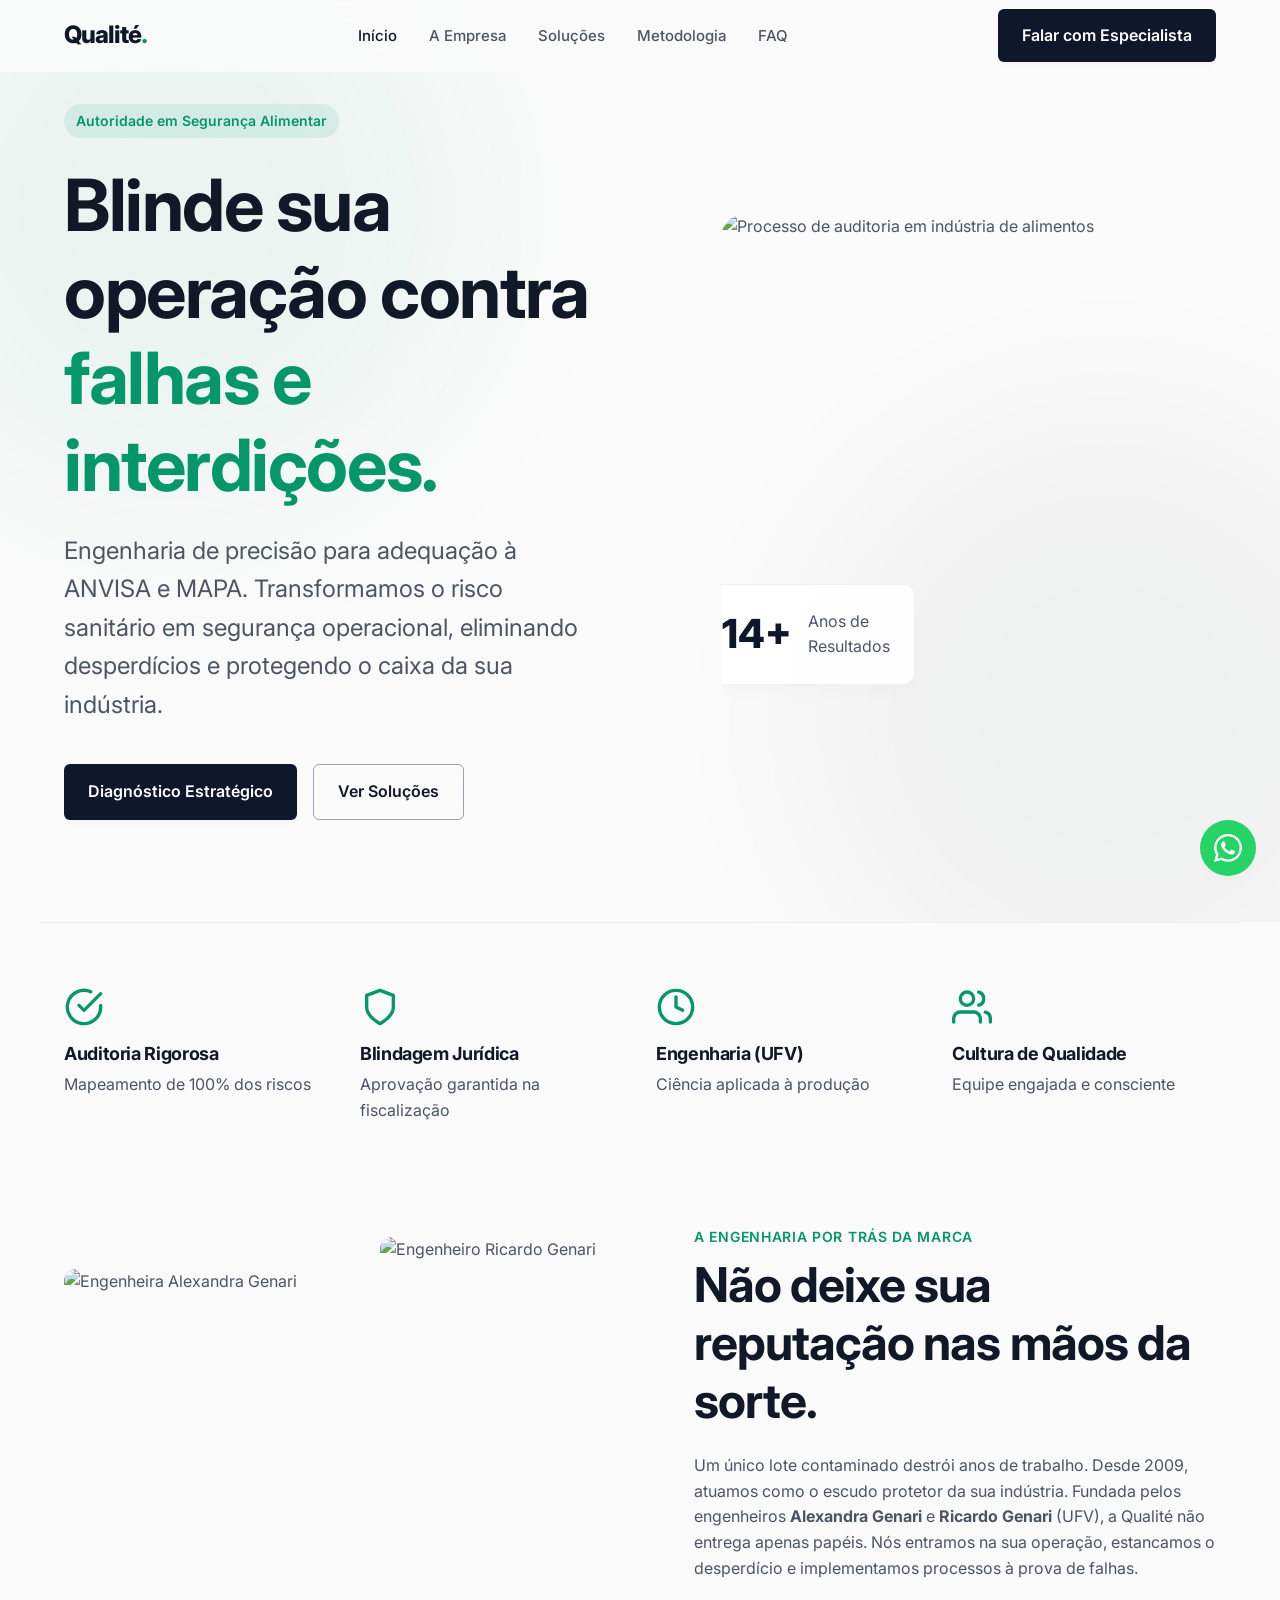
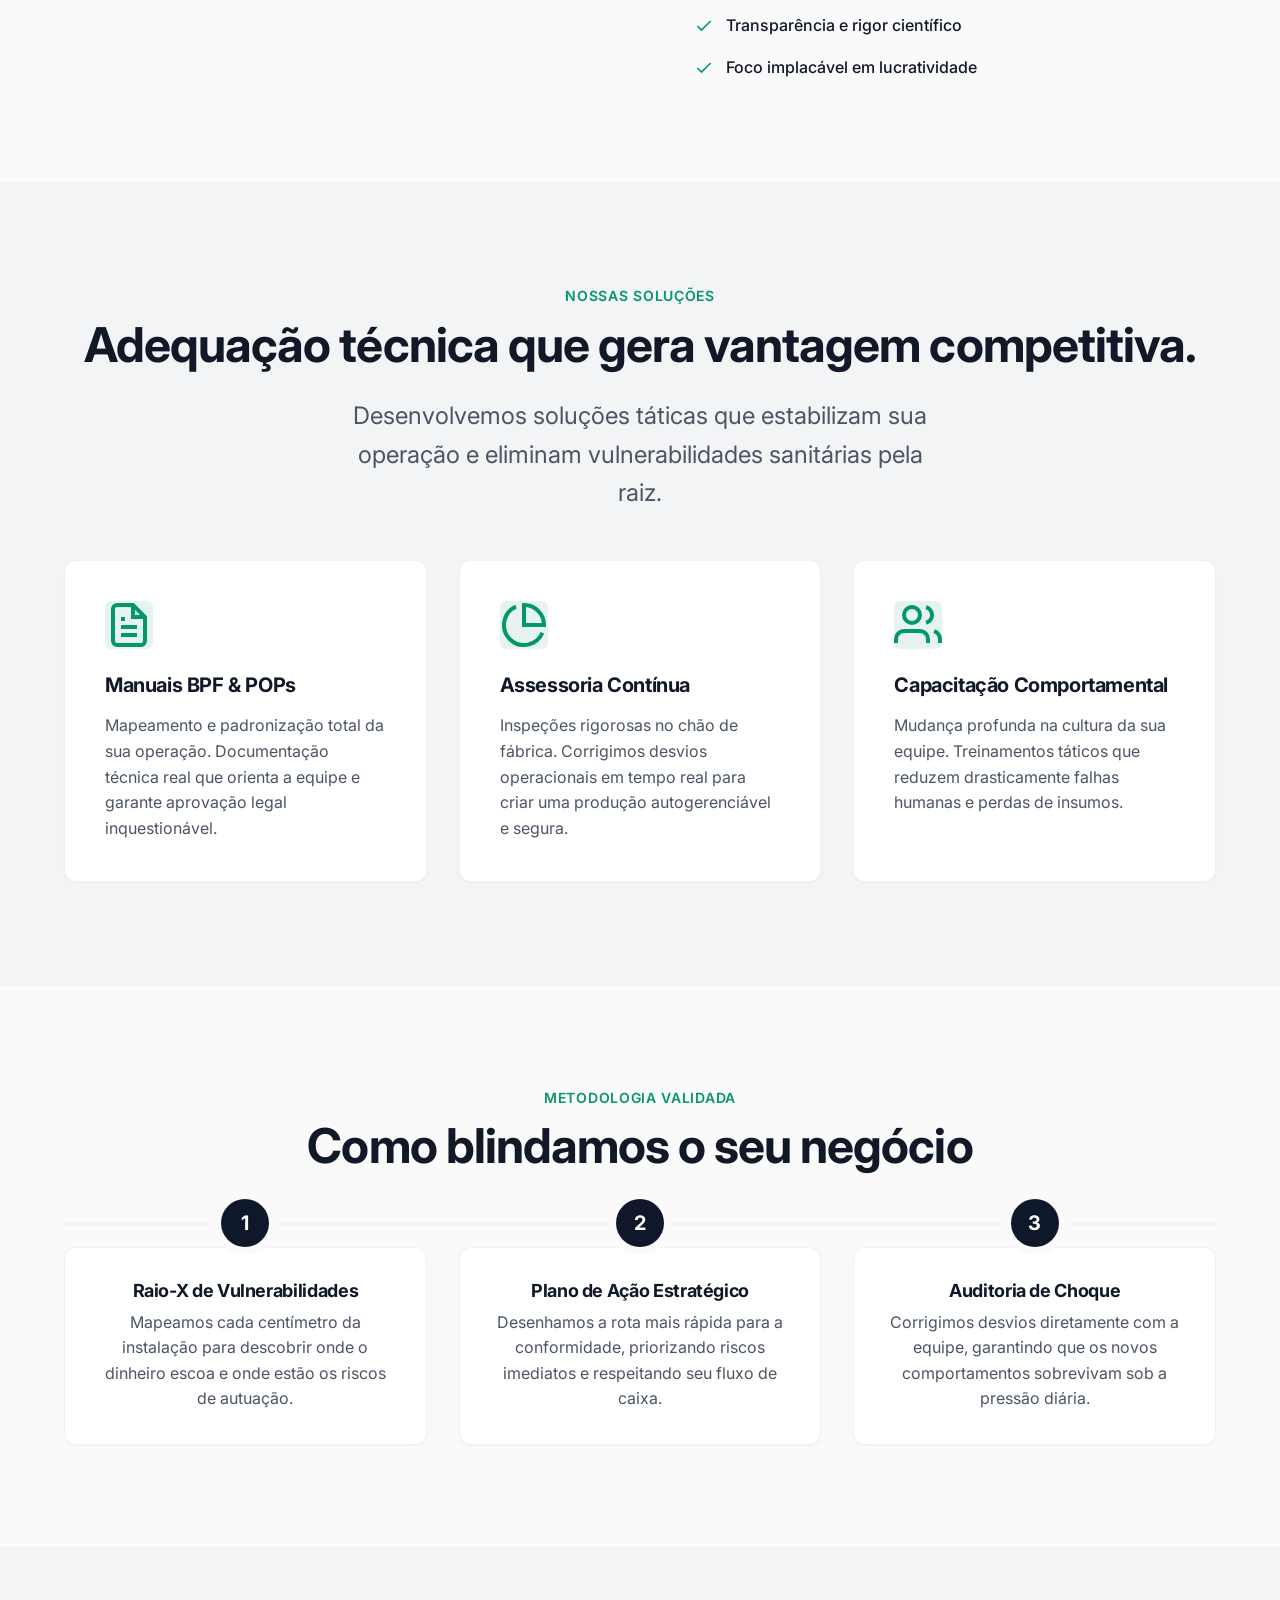
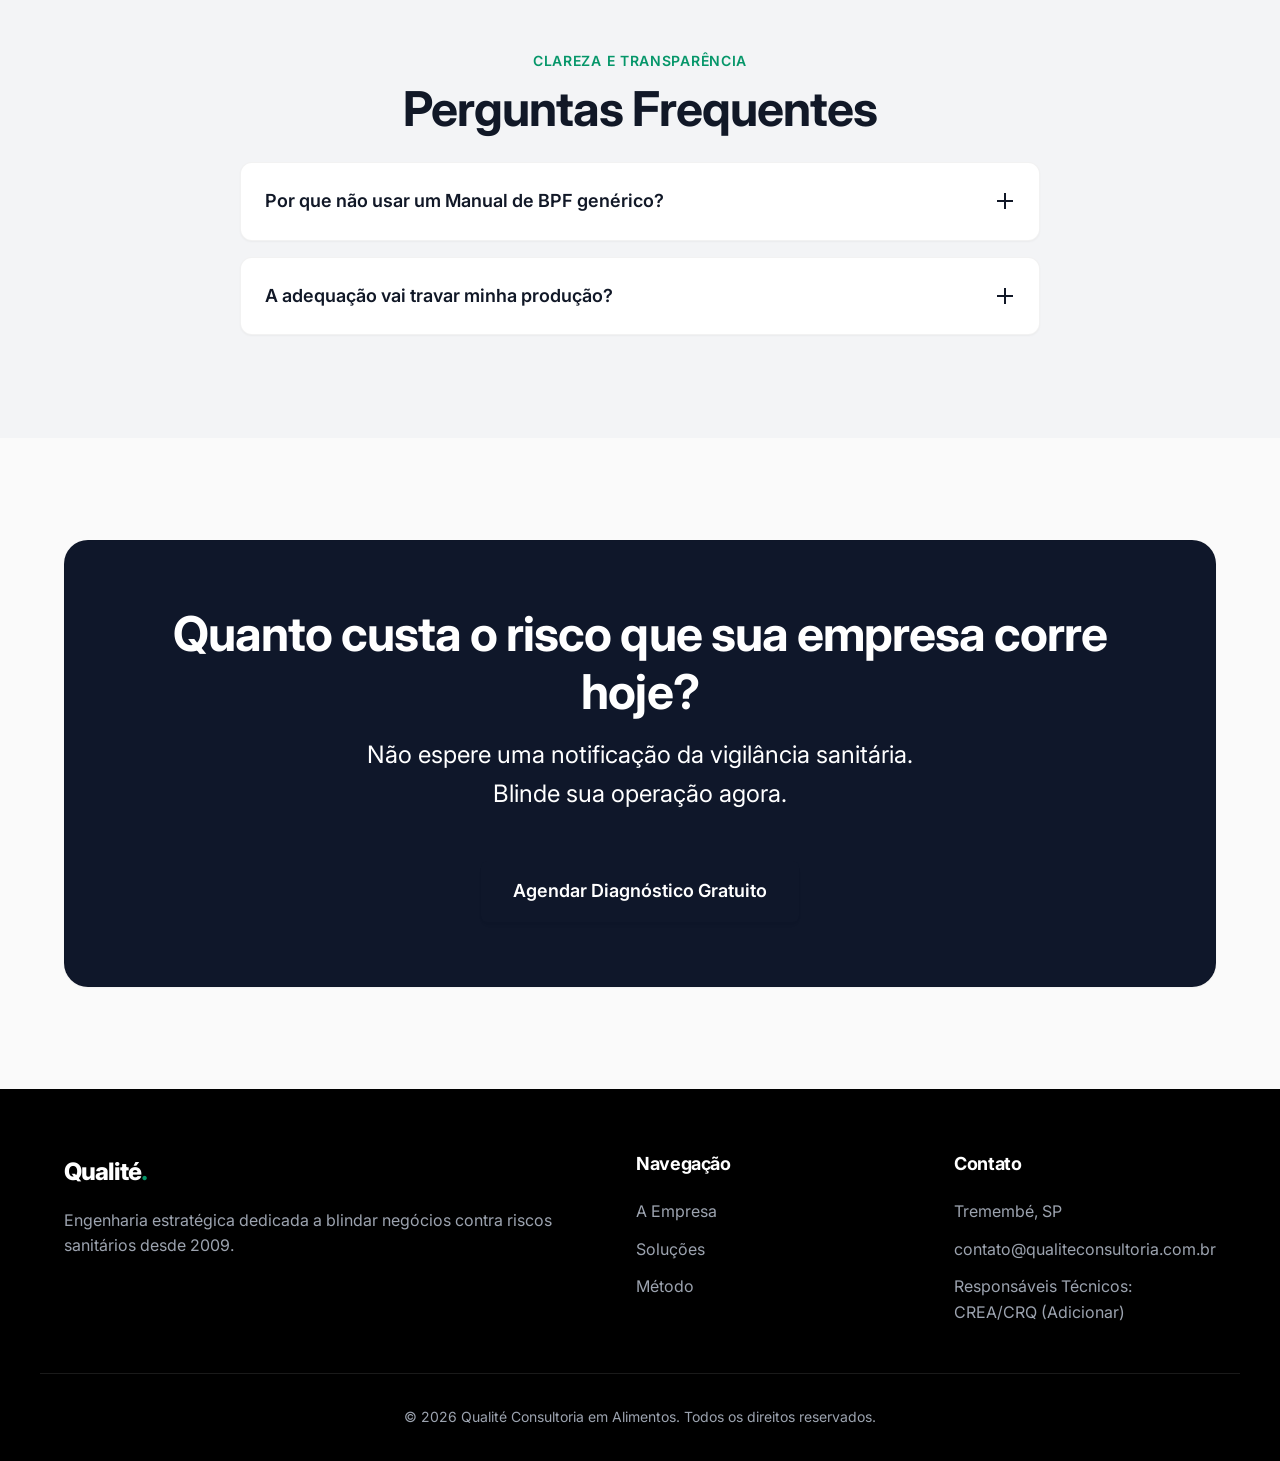
==== commit 302aa78a: "redução codigo" ====
--- a/index.html
+++ b/index.html
@@ -1,301 +1,302 @@
 <!DOCTYPE html>
-<html lang="pt-BR">
+<html lang="pt-BR" class="smooth-scroll">
 <head>
-<meta charset="UTF-8">
-<meta name="viewport" content="width=device-width, initial-scale=1.0">
-<title>Qualité — Prévia do novo design (conteúdo fictício)</title>
-<link rel="stylesheet" href="style.css">
+    <meta charset="UTF-8">
+    <meta name="viewport" content="width=device-width, initial-scale=1.0">
+    <meta http-equiv="X-UA-Compatible" content="IE=edge">
+    
+    <!-- SEO & Performance -->
+    <title>Qualité Consultoria | Engenharia de Alimentos e Conformidade ANVISA</title>
+    <meta name="description" content="Proteja sua indústria de alimentos contra multas e interdições. Consultoria especializada em engenharia de alimentos, BPF, APPCC e adequação à ANVISA.">
+    <meta name="keywords" content="consultoria em alimentos, adequação anvisa, vigilância sanitária, manual bpf, appcc, engenharia de alimentos">
+    <meta name="author" content="Qualité Consultoria em Alimentos">
+    <link rel="canonical" href="https://www.qualiteconsultoria.com.br">
+    
+    <!-- Open Graph / Social -->
+    <meta property="og:title" content="Qualité Consultoria | Blinde sua Indústria">
+    <meta property="og:description" content="Transformamos a adequação legal em lucro e segurança para sua indústria ou restaurante.">
+    <meta property="og:type" content="website">
+    <meta property="og:url" content="https://www.qualiteconsultoria.com.br">
+    <meta property="og:image" content="https://www.qualiteconsultoria.com.br/og-image.jpg">
+    
+    <!-- Preconnect & Fonts -->
+    <link rel="preconnect" href="https://fonts.googleapis.com">
+    <link rel="preconnect" href="https://fonts.gstatic.com" crossorigin>
+    <link href="https://fonts.googleapis.com/css2?family=Inter:wght@400;500;600;700;800&display=swap" rel="stylesheet">
+    
+    <link rel="stylesheet" href="style.css">
 </head>
 <body>
-
-<div class="noise-overlay"></div>
-
-<!-- ==========================================================================
-     ATENÇÃO: este arquivo é apenas uma PRÉVIA DE DEMONSTRAÇÃO, criada porque
-     o HTML original não foi enviado junto com o CSS/JS/logo. O conteúdo de
-     texto e as fotos abaixo são fictícios, só para visualizar o sistema
-     visual em ação. Os entregáveis reais são style.css e script.js — eles
-     foram escritos para usar exatamente as mesmas classes/IDs do seu CSS
-     atual, então devem funcionar diretamente no seu HTML de verdade.
-     ========================================================================== -->
-<div style="background:#24001A;color:#F6E7C8;text-align:center;padding:10px 20px;font-family:sans-serif;font-size:13px;">
-  Prévia de demonstração — conteúdo e fotos fictícios, apenas para visualizar o novo design. Os arquivos reais que valem para o seu site são <strong>style.css</strong> e <strong>script.js</strong>.
-</div>
-
-<header id="header">
-  <div class="container">
-    <a href="#inicio" style="display:flex;align-items:center;gap:10px;">
-      <img src="[data-uri]" alt="Qualité" style="height:44px;width:auto;border-radius:8px;">
+    <header class="header" id="header" data-header>
+        <div class="container header-container">
+            <a href="#hero" class="logo" aria-label="Qualité Início">
+                <span class="logo-text">Qualité</span><span class="logo-dot">.</span>
+            </a>
+            
+            <nav class="navbar" id="navbar" aria-label="Navegação Principal">
+                <ul class="nav-list">
+                    <li><a href="#hero" class="nav-link active">Início</a></li>
+                    <li><a href="#about" class="nav-link">A Empresa</a></li>
+                    <li><a href="#services" class="nav-link">Soluções</a></li>
+                    <li><a href="#process" class="nav-link">Metodologia</a></li>
+                    <li><a href="#faq" class="nav-link">FAQ</a></li>
+                </ul>
+            </nav>
+            
+            <div class="header-actions">
+                <a href="#contato" class="btn btn-primary btn-sm">Falar com Especialista</a>
+                <button class="mobile-menu-toggle" aria-controls="navbar" aria-label="Abrir menu" aria-expanded="false">
+                    <span class="hamburger"></span>
+                </button>
+            </div>
+        </div>
+    </header>
+
+    <main>
+        <section id="hero" class="hero section-padding">
+            <div class="hero-glow hero-glow-1"></div>
+            <div class="hero-glow hero-glow-2"></div>
+            <div class="container hero-container">
+                <div class="hero-content reveal">
+                    <span class="badge-pill">Autoridade em Segurança Alimentar</span>
+                    <h1 class="headline">
+                        Blinde sua operação contra <span>falhas e interdições.</span>
+                    </h1>
+                    <p class="subheadline">
+                        Engenharia de precisão para adequação à ANVISA e MAPA. Transformamos o risco sanitário em segurança operacional, eliminando desperdícios e protegendo o caixa da sua indústria.
+                    </p>
+                    <div class="hero-buttons">
+                        <a href="#contato" class="btn btn-primary">Diagnóstico Estratégico</a>
+                        <a href="#services" class="btn btn-outline">Ver Soluções</a>
+                    </div>
+                </div>
+                
+                <div class="hero-visual reveal stagger-1">
+                    <div class="image-wrapper glass-border">
+                        <picture>
+                            <!-- Adicione suas imagens otimizadas aqui -->
+                            <img src="mao.webp" width="600" height="600" alt="Processo de auditoria em indústria de alimentos" fetchpriority="high">
+                        </picture>
+                        <div class="experience-badge glass-panel">
+                            <span class="badge-number">14+</span>
+                            <span class="badge-text">Anos de<br>Resultados</span>
+                        </div>
+                    </div>
+                </div>
+            </div>
+        </section>
+
+        <section id="trust" class="trust-banner">
+            <div class="container trust-grid">
+                <div class="trust-card reveal">
+                    <div class="trust-icon">
+                        <svg viewBox="0 0 24 24" fill="none" stroke="currentColor" stroke-width="2" stroke-linecap="round" stroke-linejoin="round"><path d="M22 11.08V12a10 10 0 1 1-5.93-9.14"></path><polyline points="22 4 12 14.01 9 11.01"></polyline></svg>
+                    </div>
+                    <h3>Auditoria Rigorosa</h3>
+                    <p>Mapeamento de 100% dos riscos</p>
+                </div>
+                <div class="trust-card reveal stagger-1">
+                    <div class="trust-icon">
+                        <svg viewBox="0 0 24 24" fill="none" stroke="currentColor" stroke-width="2" stroke-linecap="round" stroke-linejoin="round"><path d="M12 22s8-4 8-10V5l-8-3-8 3v7c0 6 8 10 8 10z"></path></svg>
+                    </div>
+                    <h3>Blindagem Jurídica</h3>
+                    <p>Aprovação garantida na fiscalização</p>
+                </div>
+                <div class="trust-card reveal stagger-2">
+                    <div class="trust-icon">
+                        <svg viewBox="0 0 24 24" fill="none" stroke="currentColor" stroke-width="2" stroke-linecap="round" stroke-linejoin="round"><circle cx="12" cy="12" r="10"></circle><polyline points="12 6 12 12 16 14"></polyline></svg>
+                    </div>
+                    <h3>Engenharia (UFV)</h3>
+                    <p>Ciência aplicada à produção</p>
+                </div>
+                <div class="trust-card reveal stagger-3">
+                    <div class="trust-icon">
+                        <svg viewBox="0 0 24 24" fill="none" stroke="currentColor" stroke-width="2" stroke-linecap="round" stroke-linejoin="round"><path d="M23 21v-2a4 4 0 0 0-3-3.87"></path><path d="M16 3.13a4 4 0 0 1 0 7.75"></path><path d="M17 21v-2a4 4 0 0 0-4-4H5a4 4 0 0 0-4 4v2"></path><circle cx="9" cy="7" r="4"></circle></svg>
+                    </div>
+                    <h3>Cultura de Qualidade</h3>
+                    <p>Equipe engajada e consciente</p>
+                </div>
+            </div>
+        </section>
+
+        <section id="about" class="section-padding about">
+            <div class="container about-container">
+                <div class="about-visual reveal">
+                    <div class="image-grid">
+                        <img src="AlessandraGenari.jpeg" width="300" height="400" alt="Engenheira Alexandra Genari" class="img-primary glass-border" loading="lazy">
+                        <img src="RicardoGenari.jpeg" width="250" height="350" alt="Engenheiro Ricardo Genari" class="img-secondary glass-border" loading="lazy">
+                    </div>
+                </div>
+                <div class="about-content reveal stagger-1">
+                    <span class="section-tag">A Engenharia por trás da marca</span>
+                    <h2 class="section-title">Não deixe sua reputação nas mãos da sorte.</h2>
+                    <p class="section-desc">
+                        Um único lote contaminado destrói anos de trabalho. Desde 2009, atuamos como o escudo protetor da sua indústria. Fundada pelos engenheiros <strong>Alexandra Genari</strong> e <strong>Ricardo Genari</strong> (UFV), a Qualité não entrega apenas papéis. Nós entramos na sua operação, estancamos o desperdício e implementamos processos à prova de falhas.
+                    </p>
+                    
+                    <ul class="feature-list">
+                        <li>
+                            <svg viewBox="0 0 24 24" fill="none" stroke="currentColor" stroke-width="2"><polyline points="20 6 9 17 4 12"></polyline></svg>
+                            Transparência e rigor científico
+                        </li>
+                        <li>
+                            <svg viewBox="0 0 24 24" fill="none" stroke="currentColor" stroke-width="2"><polyline points="20 6 9 17 4 12"></polyline></svg>
+                            Foco implacável em lucratividade
+                        </li>
+                    </ul>
+                </div>
+            </div>
+        </section>
+
+        <section id="services" class="section-padding bg-alt">
+            <div class="container">
+                <div class="section-header text-center reveal">
+                    <span class="section-tag">Nossas Soluções</span>
+                    <h2 class="section-title">Adequação técnica que gera vantagem competitiva.</h2>
+                    <p class="section-subtitle">Desenvolvemos soluções táticas que estabilizam sua operação e eliminam vulnerabilidades sanitárias pela raiz.</p>
+                </div>
+
+                <div class="services-grid">
+                    <article class="card service-card reveal">
+                        <div class="card-icon">
+                            <svg viewBox="0 0 24 24" fill="none" stroke="currentColor" stroke-width="2"><path d="M14 2H6a2 2 0 0 0-2 2v16a2 2 0 0 0 2 2h12a2 2 0 0 0 2-2V8z"></path><polyline points="14 2 14 8 20 8"></polyline><line x1="16" y1="13" x2="8" y2="13"></line><line x1="16" y1="17" x2="8" y2="17"></line><polyline points="10 9 9 9 8 9"></polyline></svg>
+                        </div>
+                        <h3>Manuais BPF & POPs</h3>
+                        <p>Mapeamento e padronização total da sua operação. Documentação técnica real que orienta a equipe e garante aprovação legal inquestionável.</p>
+                    </article>
+
+                    <article class="card service-card reveal stagger-1">
+                        <div class="card-icon">
+                            <svg viewBox="0 0 24 24" fill="none" stroke="currentColor" stroke-width="2"><path d="M21.21 15.89A10 10 0 1 1 8 2.83"></path><path d="M22 12A10 10 0 0 0 12 2v10z"></path></svg>
+                        </div>
+                        <h3>Assessoria Contínua</h3>
+                        <p>Inspeções rigorosas no chão de fábrica. Corrigimos desvios operacionais em tempo real para criar uma produção autogerenciável e segura.</p>
+                    </article>
+
+                    <article class="card service-card reveal stagger-2">
+                        <div class="card-icon">
+                            <svg viewBox="0 0 24 24" fill="none" stroke="currentColor" stroke-width="2"><path d="M17 21v-2a4 4 0 0 0-4-4H5a4 4 0 0 0-4 4v2"></path><circle cx="9" cy="7" r="4"></circle><path d="M23 21v-2a4 4 0 0 0-3-3.87"></path><path d="M16 3.13a4 4 0 0 1 0 7.75"></path></svg>
+                        </div>
+                        <h3>Capacitação Comportamental</h3>
+                        <p>Mudança profunda na cultura da sua equipe. Treinamentos táticos que reduzem drasticamente falhas humanas e perdas de insumos.</p>
+                    </article>
+                </div>
+            </div>
+        </section>
+
+        <section id="process" class="section-padding">
+            <div class="container">
+                <div class="section-header text-center reveal">
+                    <span class="section-tag">Metodologia Validada</span>
+                    <h2 class="section-title">Como blindamos o seu negócio</h2>
+                </div>
+
+                <div class="timeline">
+                    <div class="timeline-item reveal">
+                        <div class="timeline-marker">1</div>
+                        <div class="timeline-content card">
+                            <h3>Raio-X de Vulnerabilidades</h3>
+                            <p>Mapeamos cada centímetro da instalação para descobrir onde o dinheiro escoa e onde estão os riscos de autuação.</p>
+                        </div>
+                    </div>
+                    <div class="timeline-item reveal">
+                        <div class="timeline-marker">2</div>
+                        <div class="timeline-content card">
+                            <h3>Plano de Ação Estratégico</h3>
+                            <p>Desenhamos a rota mais rápida para a conformidade, priorizando riscos imediatos e respeitando seu fluxo de caixa.</p>
+                        </div>
+                    </div>
+                    <div class="timeline-item reveal">
+                        <div class="timeline-marker">3</div>
+                        <div class="timeline-content card">
+                            <h3>Auditoria de Choque</h3>
+                            <p>Corrigimos desvios diretamente com a equipe, garantindo que os novos comportamentos sobrevivam sob a pressão diária.</p>
+                        </div>
+                    </div>
+                </div>
+            </div>
+        </section>
+
+        <section id="faq" class="section-padding bg-alt">
+            <div class="container">
+                <div class="section-header text-center reveal">
+                    <span class="section-tag">Clareza e Transparência</span>
+                    <h2 class="section-title">Perguntas Frequentes</h2>
+                </div>
+                
+                <div class="accordion-wrapper reveal stagger-1">
+                    <div class="accordion-item card">
+                        <button class="accordion-trigger" aria-expanded="false" aria-controls="faq-1">
+                            <span>Por que não usar um Manual de BPF genérico?</span>
+                            <span class="accordion-icon" aria-hidden="true"></span>
+                        </button>
+                        <div class="accordion-content" id="faq-1">
+                            <p>Documentos genéricos são iscas para multas. Fiscais identificam imediatamente textos que não refletem o chão de fábrica. Construímos defesas técnicas baseadas exclusivamente na sua realidade operacional.</p>
+                        </div>
+                    </div>
+
+                    <div class="accordion-item card">
+                        <button class="accordion-trigger" aria-expanded="false" aria-controls="faq-2">
+                            <span>A adequação vai travar minha produção?</span>
+                            <span class="accordion-icon" aria-hidden="true"></span>
+                        </button>
+                        <div class="accordion-content" id="faq-2">
+                            <p>Absolutamente não. Nosso método foi criado no chão de fábrica e para o chão de fábrica. Inserimos as melhorias gradualmente, sem quebrar a fluidez e a agilidade que suas vendas exigem.</p>
+                        </div>
+                    </div>
+                </div>
+            </div>
+        </section>
+
+        <section id="contato" class="section-padding">
+            <div class="container">
+                <div class="cta-banner card reveal">
+                    <h2 class="section-title">Quanto custa o risco que sua empresa corre hoje?</h2>
+                    <p class="section-subtitle">Não espere uma notificação da vigilância sanitária. Blinde sua operação agora.</p>
+                    <a href="https://wa.me/SEUNUMERO" target="_blank" rel="noopener noreferrer" class="btn btn-primary btn-large">
+                        Agendar Diagnóstico Gratuito
+                    </a>
+                </div>
+            </div>
+        </section>
+    </main>
+
+    <footer class="footer">
+        <div class="container footer-grid">
+            <div class="footer-brand">
+                <a href="#hero" class="logo">
+                    <span class="logo-text">Qualité</span><span class="logo-dot">.</span>
+                </a>
+                <p>Engenharia estratégica dedicada a blindar negócios contra riscos sanitários desde 2009.</p>
+            </div>
+            
+            <div class="footer-links">
+                <h4>Navegação</h4>
+                <ul>
+                    <li><a href="#about">A Empresa</a></li>
+                    <li><a href="#services">Soluções</a></li>
+                    <li><a href="#process">Método</a></li>
+                </ul>
+            </div>
+            
+            <div class="footer-contact">
+                <h4>Contato</h4>
+                <ul>
+                    <li>Tremembé, SP</li>
+                    <li>contato@qualiteconsultoria.com.br</li>
+                    <li>Responsáveis Técnicos: CREA/CRQ (Adicionar)</li>
+                </ul>
+            </div>
+        </div>
+        <div class="container footer-bottom">
+            <p>&copy; 2026 Qualité Consultoria em Alimentos. Todos os direitos reservados.</p>
+        </div>
+    </footer>
+
+    <a href="https://wa.me/SEUNUMERO" class="fab-whatsapp" aria-label="Fale conosco pelo WhatsApp" target="_blank" rel="noopener noreferrer">
+        <svg viewBox="0 0 24 24" fill="currentColor" width="28" height="28"><path d="M17.472 14.382c-.297-.149-1.758-.867-2.03-.967-.273-.099-.471-.148-.67.15-.197.297-.767.966-.94 1.164-.173.199-.347.223-.644.075-.297-.15-1.255-.463-2.39-1.475-.883-.788-1.48-1.761-1.653-2.059-.173-.297-.018-.458.13-.606.134-.133.298-.347.446-.52.149-.174.198-.298.298-.497.099-.198.05-.371-.025-.52-.075-.149-.669-1.612-.916-2.207-.242-.579-.487-.5-.669-.51a12.8 12.8 0 0 0-.57-.01c-.198 0-.52.074-.792.372-.272.297-1.04 1.016-1.04 2.479 0 1.462 1.065 2.875 1.213 3.074.149.198 2.096 3.2 5.077 4.487.709.306 1.262.489 1.694.625.712.227 1.36.195 1.871.118.571-.085 1.758-.719 2.006-1.413.248-.694.248-1.289.173-1.413-.074-.124-.272-.198-.57-.347m-5.421 7.403h-.004a9.87 9.87 0 0 1-5.031-1.378l-.361-.214-3.741.982.998-3.648-.235-.374a9.86 9.86 0 0 1-1.51-5.26c.001-5.45 4.436-9.884 9.888-9.884 2.64 0 5.122 1.03 6.988 2.898a9.825 9.825 0 0 1 2.893 6.994c-.003 5.45-4.437 9.884-9.885 9.884m8.413-18.297A11.815 11.815 0 0 0 12.05 0C5.495 0 .16 5.335.157 11.892c0 2.096.547 4.142 1.588 5.945L.057 24l6.305-1.654a11.882 11.882 0 0 0 5.683 1.448h.005c6.554 0 11.89-5.335 11.893-11.893a11.821 11.821 0 0 0-3.48-8.413Z"/></svg>
     </a>
 
-    <nav id="navbar" class="navbar">
-      <ul class="nav-list">
-        <li><a href="#inicio" class="nav-link active">Início</a></li>
-        <li><a href="#sobre" class="nav-link">Sobre</a></li>
-        <li><a href="#servicos" class="nav-link">Serviços</a></li>
-        <li><a href="#trajetoria" class="nav-link">Trajetória</a></li>
-        <li><a href="#faq" class="nav-link">FAQ</a></li>
-        <li><a href="#contato" class="nav-link">Contato</a></li>
-      </ul>
-    </nav>
-
-    <div class="header-actions">
-      <a href="#contato" class="btn btn-primary btn-sm magnetic-btn">Fale Conosco</a>
-      <button class="mobile-menu-toggle" aria-expanded="false" aria-label="Abrir menu" aria-controls="navbar">
-        <span class="hamburger"></span>
-      </button>
-    </div>
-  </div>
-</header>
-
-<main>
-
-  <!-- HERO -->
-  <section id="inicio" class="hero">
-    <div class="hero-glow-1"></div>
-    <div class="hero-glow-2"></div>
-    <div class="container grid grid-2 gap-2xl align-center">
-      <div class="hero-content">
-        <span class="eyebrow mb-md">Qualité · Desde 2009</span>
-        <h1 class="text-display mb-md fade-up">
-          Segurança e qualidade alimentar com <span class="text-gradient">a precisão que sua marca merece</span>
-        </h1>
-        <p class="text-lg mb-xl fade-up delay-100" style="color:var(--burgundy-700)">
-          Há 17 anos ajudando restaurantes, indústrias e redes de food service a transformar exigência
-          sanitária em vantagem competitiva — com auditorias, consultoria e treinamentos sob medida.
-        </p>
-        <div class="hero-buttons fade-up delay-200">
-          <a href="#contato" class="btn btn-primary btn-lg magnetic-btn">Solicitar diagnóstico</a>
-          <a href="#servicos" class="btn btn-outline btn-lg magnetic-btn">Conhecer serviços</a>
-        </div>
-      </div>
-
-      <div class="relative reveal-right">
-        <div class="parallax-wrap shadow-elegant">
-          <img src="https://picsum.photos/seed/qualite-hero/800/950" alt="Equipe Qualité em auditoria de cozinha profissional">
-        </div>
-        <div class="experience-badge floating-anim">
-          <strong class="text-3xl font-bold text-accent" data-count-to="17" style="font-family:var(--font-display)">0</strong>
-          <span class="text-xs uppercase tracking-wider" style="color:var(--burgundy-900)">anos de mercado</span>
-        </div>
-      </div>
-    </div>
-  </section>
-
-  <!-- SOBRE -->
-  <section id="sobre" class="about py-2xl">
-    <div class="container grid grid-2 gap-2xl align-center">
-      <div class="grid grid-2 gap-md">
-        <div class="parallax-wrap rounded-2xl shadow-md">
-          <img class="parallax-item" src="https://picsum.photos/seed/qualite-about1/600/760" alt="Inspeção de qualidade em cozinha industrial">
-        </div>
-        <div class="parallax-wrap rounded-2xl shadow-md">
-          <img class="parallax-item" src="https://picsum.photos/seed/qualite-about2/600/760" alt="Consultora Qualité analisando processos">
-        </div>
-      </div>
-      <div class="reveal-left">
-        <span class="eyebrow mb-md">Sobre a Qualité</span>
-        <h2 class="text-4xl mb-md">Rigor técnico tratado como alta gastronomia</h2>
-        <p class="text-muted leading-relaxed mb-md">
-          Nascemos em 2009 da união entre engenharia de alimentos e obsessão por excelência.
-          Hoje somos o parceiro de bastidores de restaurantes, indústrias e redes que não abrem
-          mão da segurança alimentar — nem da experiência que colocam na mesa.
-        </p>
-        <p class="text-muted leading-relaxed">
-          Nossa equipe combina auditoria técnica, boas práticas e um olhar consultivo para
-          transformar exigência regulatória em processo simples, humano e sustentável.
-        </p>
-      </div>
-    </div>
-  </section>
-
-  <!-- SERVIÇOS -->
-  <section id="servicos" class="py-2xl bg-gray-50">
-    <div class="container">
-      <div class="text-center max-w-2xl mx-auto mb-2xl">
-        <span class="eyebrow mb-md">O que fazemos</span>
-        <h2 class="text-4xl">Serviços pensados para cada etapa da sua operação</h2>
-      </div>
-      <div class="grid grid-3 gap-lg">
-
-        <div class="card group fade-up">
-          <div class="card-icon">
-            <svg width="24" height="24" viewBox="0 0 24 24" fill="none" stroke="currentColor" stroke-width="1.8"><circle cx="11" cy="11" r="7"/><path d="M21 21l-4.3-4.3" stroke-linecap="round"/></svg>
-          </div>
-          <h3 class="text-xl mb-sm">Auditoria e Diagnóstico</h3>
-          <p class="text-muted">Mapeamento completo de processos e pontos críticos, com plano de ação claro e priorizado.</p>
-        </div>
-
-        <div class="card group fade-up delay-100">
-          <div class="card-icon">
-            <svg width="24" height="24" viewBox="0 0 24 24" fill="none" stroke="currentColor" stroke-width="1.8"><path d="M12 2l8 4v6c0 5-3.5 8-8 10-4.5-2-8-5-8-10V6l8-4z"/></svg>
-          </div>
-          <h3 class="text-xl mb-sm">Segurança Alimentar (APPCC)</h3>
-          <p class="text-muted">Implantação e manutenção do seu sistema de APPCC/HACCP com acompanhamento contínuo.</p>
-        </div>
-
-        <div class="card group fade-up delay-200">
-          <div class="card-icon">
-            <svg width="24" height="24" viewBox="0 0 24 24" fill="none" stroke="currentColor" stroke-width="1.8"><path d="M12 3l2.6 5.8 6.2.6-4.7 4.2 1.4 6.1L12 16.9l-5.5 2.8 1.4-6.1L3.2 9.4l6.2-.6L12 3z"/></svg>
-          </div>
-          <h3 class="text-xl mb-sm">Certificações</h3>
-          <p class="text-muted">Preparação para certificações reconhecidas, do diagnóstico inicial à auditoria final.</p>
-        </div>
-
-        <div class="card group fade-up delay-300">
-          <div class="card-icon">
-            <svg width="24" height="24" viewBox="0 0 24 24" fill="none" stroke="currentColor" stroke-width="1.8"><path d="M12 14a4 4 0 100-8 4 4 0 000 8z"/><path d="M4 21c0-4 3.5-6 8-6s8 2 8 6" stroke-linecap="round"/></svg>
-          </div>
-          <h3 class="text-xl mb-sm">Treinamentos</h3>
-          <p class="text-muted">Capacitação prática das equipes em boas práticas de manipulação e higiene.</p>
-        </div>
-
-      </div>
-    </div>
-  </section>
-
-  <!-- TRAJETÓRIA -->
-  <section id="trajetoria" class="py-2xl">
-    <div class="container max-w-3xl">
-      <div class="text-center mb-2xl">
-        <span class="eyebrow mb-md">Nossa história</span>
-        <h2 class="text-4xl">Uma trajetória de confiança desde 2009</h2>
-      </div>
-
-      <div class="timeline">
-        <div class="timeline-line"></div>
-
-        <div class="timeline-item fade-up">
-          <div class="timeline-marker"></div>
-          <div class="timeline-content">
-            <span class="text-accent font-bold text-sm">2009</span>
-            <h3 class="text-lg mt-sm mb-sm">Fundação da Qualité</h3>
-            <p class="text-muted text-sm">Início das atividades com foco em consultoria para pequenos restaurantes.</p>
-          </div>
-        </div>
-
-        <div class="timeline-item fade-up">
-          <div class="timeline-marker"></div>
-          <div class="timeline-content">
-            <span class="text-accent font-bold text-sm">2014</span>
-            <h3 class="text-lg mt-sm mb-sm">Expansão regional</h3>
-            <p class="text-muted text-sm">Chegada às primeiras redes de food service e indústrias de médio porte.</p>
-          </div>
-        </div>
-
-        <div class="timeline-item fade-up">
-          <div class="timeline-marker"></div>
-          <div class="timeline-content">
-            <span class="text-accent font-bold text-sm">2019</span>
-            <h3 class="text-lg mt-sm mb-sm">Metodologia própria</h3>
-            <p class="text-muted text-sm">Lançamento do programa de certificação e auditoria contínua Qualité.</p>
-          </div>
-        </div>
-
-        <div class="timeline-item fade-up">
-          <div class="timeline-marker"></div>
-          <div class="timeline-content">
-            <span class="text-accent font-bold text-sm">2026</span>
-            <h3 class="text-lg mt-sm mb-sm">17 anos de mercado</h3>
-            <p class="text-muted text-sm">Mais de 200 marcas atendidas em todo o país.</p>
-          </div>
-        </div>
-      </div>
-    </div>
-  </section>
-
-  <!-- FAQ -->
-  <section id="faq" class="py-2xl bg-gray-50">
-    <div class="container max-w-2xl">
-      <div class="text-center mb-2xl">
-        <span class="eyebrow mb-md">Dúvidas frequentes</span>
-        <h2 class="text-4xl">Perguntas frequentes</h2>
-      </div>
-
-      <div class="border-t">
-        <div class="border-t">
-          <button class="accordion-header py-lg" aria-expanded="true">
-            <h3 class="text-lg">O que é consultoria em segurança alimentar?</h3>
-            <span class="accordion-icon"></span>
-          </button>
-          <div class="pb-lg">
-            <p class="text-muted">É um serviço que avalia e aprimora os processos de manipulação, armazenamento e
-            higiene de um estabelecimento, garantindo conformidade sanitária e reduzindo riscos.</p>
-          </div>
-        </div>
-
-        <div class="border-t">
-          <button class="accordion-header py-lg" aria-expanded="false">
-            <h3 class="text-lg">Quanto tempo leva uma auditoria completa?</h3>
-            <span class="accordion-icon"></span>
-          </button>
-          <div class="pb-lg">
-            <p class="text-muted">Em média de 2 a 4 semanas, dependendo do porte da operação e do número de unidades avaliadas.</p>
-          </div>
-        </div>
-
-        <div class="border-t">
-          <button class="accordion-header py-lg" aria-expanded="false">
-            <h3 class="text-lg">Vocês atendem pequenos estabelecimentos?</h3>
-            <span class="accordion-icon"></span>
-          </button>
-          <div class="pb-lg">
-            <p class="text-muted">Sim. Temos planos específicos para negócios de pequeno porte, com o mesmo padrão de rigor técnico.</p>
-          </div>
-        </div>
-
-        <div class="border-t">
-          <button class="accordion-header py-lg" aria-expanded="false">
-            <h3 class="text-lg">Como funciona o processo de certificação?</h3>
-            <span class="accordion-icon"></span>
-          </button>
-          <div class="pb-lg">
-            <p class="text-muted">Começa com um diagnóstico gratuito, seguido de um plano de adequação e acompanhamento até a auditoria final.</p>
-          </div>
-        </div>
-      </div>
-    </div>
-  </section>
-
-</main>
-
-<!-- FOOTER -->
-<footer id="contato" class="footer">
-  <div class="container grid grid-3 gap-2xl mb-2xl">
-    <div>
-      <img src="[data-uri]" alt="Qualité" style="height:40px;width:auto;border-radius:6px;margin-bottom:16px;">
-      <p class="text-sm">Consultoria em segurança e qualidade alimentar desde 2009.</p>
-    </div>
-    <div>
-      <h4 class="text-white text-sm uppercase tracking-wider mb-md">Navegação</h4>
-      <ul class="flex-col gap-sm" style="display:flex;">
-        <li><a href="#sobre" class="text-sm">Sobre</a></li>
-        <li><a href="#servicos" class="text-sm">Serviços</a></li>
-        <li><a href="#trajetoria" class="text-sm">Trajetória</a></li>
-        <li><a href="#faq" class="text-sm">FAQ</a></li>
-      </ul>
-    </div>
-    <div>
-      <h4 class="text-white text-sm uppercase tracking-wider mb-md">Contato</h4>
-      <ul class="contact-info">
-        <li class="text-sm">(35) 99999-0000</li>
-        <li class="text-sm">contato@qualite.com.br</li>
-        <li class="text-sm">Santo Antônio do Monte, MG</li>
-      </ul>
-    </div>
-  </div>
-  <div class="container border-t pt-lg text-center text-sm" style="border-color:rgba(251,246,239,0.12);">
-    <p>&copy; 2026 Qualité. Todos os direitos reservados.</p>
-  </div>
-</footer>
-
-<a href="https://wa.me/5500000000000" class="fab-whatsapp" aria-label="Falar no WhatsApp" target="_blank" rel="noopener">
-  <svg viewBox="0 0 24 24" fill="none" xmlns="http://www.w3.org/2000/svg">
-    <path d="M12 2C6.48 2 2 6.13 2 11.25c0 2.9 1.44 5.49 3.7 7.19L5 22l3.79-1.24A10.9 10.9 0 0 0 12 21.5c5.52 0 10-4.13 10-9.25S17.52 2 12 2z" stroke="white" stroke-width="1.6"/>
-    <path d="M8.5 10.3c0 3.1 2.6 5.6 5.7 5.6" stroke="white" stroke-width="1.8" stroke-linecap="round"/>
-  </svg>
-</a>
-
-<script src="script.js"></script>
+    <script src="script.js" defer></script>
 </body>
-</html>
+</html>
--- a/style.css
+++ b/style.css
@@ -1,868 +1,317 @@
 /* ==========================================================================
-   QUALITÉ — Sistema de Design Front-end
-   Identidade construída a partir da logo: bordô profundo (#46002B) +
-   dourado (#BD820E), extraídos por amostragem de pixels da arte enviada.
-   Arquitetura: Tokens > Reset > Utilitários > Componentes > Responsivo
-   ========================================================================== */
-
-@import url('https://fonts.googleapis.com/css2?family=Fraunces:ital,opsz,wght@0,9..144,300;0,9..144,400;0,9..144,500;0,9..144,600;0,9..144,700;1,9..144,400;1,9..144,500&family=Inter:wght@400;500;600;700;800&display=swap');
-
-/* ==========================================================================
-   1. DESIGN TOKENS
+   Design System & Tokens (Estilo Stripe/Vercel)
    ========================================================================== */
 :root {
-    /* --- Bordô (extraído da logo — 87% da imagem) --- */
-    --burgundy-950: #24001A;
-    --burgundy-900: #46002B;
-    --burgundy-800: #5C0938;
-    --burgundy-700: #7A1249;
-    --burgundy-600: #96205E;
-
-    /* --- Dourado (extraído da logo — traços e tipografia) --- */
-    --gold-600: #BD820E;
-    --gold-500: #D89A1F;
-    --gold-300: #E8C36B;
-    --gold-ink: #8A5F0A; /* variante escura, segura para texto sobre fundo claro */
-
-    /* --- Neutros quentes (derivados da paleta, nunca cinza puro) --- */
-    --cream-50:  #FBF6EF;
-    --cream-100: #F3E7D8;
-    --cream-200: #EAD9C4;
-    --neutral-200: #E4D9DD;
-    --neutral-300: #C9B7BE;
-    --neutral-400: #9C8890;
-    --rose-400: #B98098;
-
-    --color-whatsapp: #25D366;
-
-    /* --- Semântica --- */
-    --color-bg: var(--cream-50);
-    --color-surface: #FFFFFF;
-    --color-ink: var(--burgundy-900);
-    --color-primary: var(--burgundy-900);
-    --color-primary-strong: var(--burgundy-950);
-    --color-accent: var(--gold-600);
-    --color-accent-hover: var(--gold-500);
-    --color-accent-light: rgba(189, 130, 14, 0.12);
-    --color-muted: var(--neutral-400);
-
-    /* --- Tipografia ---
-       Display: Fraunces (serifa com contraste alto, ecoa o "Q" da logo
-       e a curva orgânica dos ornamentos botânicos).
-       Corpo: Inter (extrema legibilidade, mesma família usada por
-       Stripe/Linear/Notion — referências citadas no briefing). */
-    --font-display: 'Fraunces', Georgia, 'Times New Roman', serif;
-    --font-sans: 'Inter', system-ui, -apple-system, 'Segoe UI', sans-serif;
-
-    --text-xs: 0.75rem;
-    --text-sm: 0.875rem;
-    --text-base: 1rem;
-    --text-lg: 1.125rem;
-    --text-xl: 1.25rem;
-    --text-2xl: clamp(1.5rem, 1.35rem + 0.75vw, 1.875rem);
-    --text-3xl: clamp(1.875rem, 1.55rem + 1.4vw, 2.5rem);
-    --text-4xl: clamp(2.25rem, 1.75rem + 2.2vw, 3.25rem);
-    --text-5xl: clamp(2.75rem, 1.9rem + 3.8vw, 4.5rem);
-
-    /* --- Espaçamento (escala base 4px) --- */
-    --space-1: 0.25rem;
-    --space-2: 0.5rem;
-    --space-3: 0.75rem;
-    --space-4: 1rem;
-    --space-5: 1.25rem;
-    --space-6: 1.5rem;
-    --space-8: 2rem;
-    --space-10: 2.5rem;
-    --space-12: 3rem;
-    --space-16: 4rem;
-    --space-20: 5rem;
-    --space-24: 6rem;
-    --space-32: 8rem;
-
-    /* Aliases — mantêm as classes utilitárias (.gap-md, .p-lg...) funcionando */
-    --spacing-xs: var(--space-2);
-    --spacing-sm: var(--space-4);
-    --spacing-md: var(--space-6);
-    --spacing-lg: var(--space-10);
-    --spacing-xl: var(--space-16);
-    --spacing-2xl: var(--space-32);
-
-    /* --- Raios --- */
-    --radius-xs: 6px;
-    --radius-sm: 10px;
-    --radius-md: 16px;
-    --radius-lg: 22px;
-    --radius-xl: 32px;
-    --radius-full: 9999px;
-
-    /* --- Sombras (tingidas de bordô — nunca preto puro) --- */
-    --shadow-xs: 0 1px 2px rgba(70, 0, 43, 0.06);
-    --shadow-sm: 0 2px 8px rgba(70, 0, 43, 0.08);
-    --shadow-md: 0 8px 24px -4px rgba(70, 0, 43, 0.14), 0 2px 8px rgba(70, 0, 43, 0.06);
-    --shadow-lg: 0 24px 48px -12px rgba(70, 0, 43, 0.20), 0 12px 24px -8px rgba(70, 0, 43, 0.10);
-    --shadow-gold: 0 0 0 1px rgba(189, 130, 14, 0.18), 0 12px 32px rgba(189, 130, 14, 0.28);
-
-    /* --- Movimento --- */
-    --ease-out-expo: cubic-bezier(0.16, 1, 0.3, 1);
-    --ease-in-out: cubic-bezier(0.65, 0, 0.35, 1);
-    --duration-fast: 0.2s;
-    --duration-base: 0.4s;
-    --duration-slow: 0.7s;
-    --transition-fast: var(--duration-fast) var(--ease-out-expo);
-    --transition-normal: var(--duration-base) var(--ease-out-expo);
-    --transition-slow: var(--duration-slow) var(--ease-out-expo);
-
-    /* --- Layout --- */
-    --header-height: 84px;
-    --header-height-scrolled: 72px;
-    --container-max: 1280px;
-
-    /* --- Camadas --- */
-    --z-dropdown: 10;
-    --z-sticky: 50;
-    --z-header: 80;
-    --z-fab: 90;
-    --z-mobile-nav: 95;
-    --z-toggle: 100;
-    --z-overlay: 9999;
-}
-
-/* ==========================================================================
-   2. RESET & BASE
-   ========================================================================== */
-*, *::before, *::after {
-    margin: 0;
-    padding: 0;
-    box-sizing: border-box;
-}
-
-html {
-    font-size: 16px;
-    scroll-padding-top: 96px;
-}
-@media (prefers-reduced-motion: no-preference) {
-    html { scroll-behavior: smooth; }
-}
-
+    /* Cores Premium - Minimalismo B2B */
+    --color-bg-main: #FAFAFA;
+    --color-bg-alt: #F3F4F6;
+    --color-bg-card: #FFFFFF;
+    
+    --color-text-primary: #111827;
+    --color-text-secondary: #4B5563;
+    --color-text-muted: #9CA3AF;
+    
+    --color-brand-primary: #0F172A; /* Slate 900 */
+    --color-brand-accent: #059669; /* Emerald 600 - Pontos focais */
+    --color-brand-accent-hover: #047857;
+    
+    /* Bordas e Sombras (Subtis e Multi-camadas) */
+    --border-subtle: 1px solid rgba(0, 0, 0, 0.05);
+    --border-radius-sm: 6px;
+    --border-radius-md: 12px;
+    --border-radius-lg: 24px;
+    
+    --shadow-sm: 0 1px 2px rgba(0,0,0,0.04);
+    --shadow-md: 0 4px 6px -1px rgba(0,0,0,0.02), 0 2px 4px -1px rgba(0,0,0,0.02);
+    --shadow-lg: 0 10px 15px -3px rgba(0,0,0,0.02), 0 4px 6px -2px rgba(0,0,0,0.01);
+    --shadow-hover: 0 20px 25px -5px rgba(0,0,0,0.04), 0 10px 10px -5px rgba(0,0,0,0.02);
+    
+    /* Tipografia Fluida (Matemática moderna sem breakpoints hardcoded) */
+    --font-sans: 'Inter', system-ui, sans-serif;
+    --text-sm: clamp(0.875rem, 0.8vw + 0.5rem, 1rem);
+    --text-base: clamp(1rem, 1vw + 0.75rem, 1.125rem);
+    --text-lg: clamp(1.25rem, 1.5vw + 1rem, 1.5rem);
+    --text-xl: clamp(1.5rem, 2vw + 1.25rem, 2rem);
+    --text-2xl: clamp(2rem, 3vw + 1.5rem, 3rem);
+    --text-3xl: clamp(2.5rem, 4vw + 2rem, 4.5rem);
+    
+    /* Layout */
+    --container-width: 1200px;
+    --header-height: 72px;
+    --transition-smooth: all 0.4s cubic-bezier(0.16, 1, 0.3, 1);
+}
+
+/* ==========================================================================
+   Reset & Base
+   ========================================================================== */
+*, *::before, *::after { margin: 0; padding: 0; box-sizing: border-box; }
+html { scroll-behavior: smooth; font-size: 16px; }
 body {
     font-family: var(--font-sans);
-    background-color: var(--color-bg);
-    color: var(--color-ink);
+    background-color: var(--color-bg-main);
+    color: var(--color-text-secondary);
     line-height: 1.6;
-    overflow-x: hidden;
     -webkit-font-smoothing: antialiased;
     -moz-osx-font-smoothing: grayscale;
-    text-rendering: optimizeLegibility;
-}
-
-h1, h2, h3, h4, h5, h6 {
-    font-family: var(--font-display);
-    font-weight: 600;
-    line-height: 1.15;
-    letter-spacing: -0.01em;
-    color: var(--color-primary-strong);
-}
-
-p { max-width: 65ch; }
-img, picture, video, canvas, svg { display: block; max-width: 100%; }
-a { text-decoration: none; color: inherit; display: inline-block; }
-ul, ol { list-style: none; }
-button { background: none; border: none; cursor: pointer; font-family: inherit; color: inherit; }
-input, textarea, select { font-family: inherit; font-size: inherit; color: inherit; }
-
-::selection { background: var(--gold-600); color: var(--cream-50); }
-
-::-webkit-scrollbar { width: 12px; height: 12px; }
-::-webkit-scrollbar-track { background: var(--cream-50); }
-::-webkit-scrollbar-thumb {
-    background: var(--burgundy-700);
-    border-radius: var(--radius-full);
-    border: 3px solid var(--cream-50);
-}
-::-webkit-scrollbar-thumb:hover { background: var(--burgundy-900); }
-
+    overflow-x: hidden;
+}
+img, picture, svg { max-width: 100%; display: block; }
+a { text-decoration: none; color: inherit; transition: var(--transition-smooth); }
+ul { list-style: none; }
+button { background: none; border: none; cursor: pointer; font: inherit; }
+
+/* Acessibilidade - Focus States */
 :focus-visible {
-    outline: 2px solid var(--gold-600);
-    outline-offset: 3px;
-    border-radius: 4px;
-}
-
-.sr-only {
-    position: absolute; width: 1px; height: 1px;
-    padding: 0; margin: -1px; overflow: hidden;
-    clip: rect(0, 0, 0, 0); white-space: nowrap; border: 0;
-}
-
-/* ==========================================================================
-   3. UTILITÁRIOS — Layout
-   ========================================================================== */
-.container { width: 100%; max-width: var(--container-max); margin: 0 auto; padding: 0 24px; }
-.relative { position: relative; }
-.absolute { position: absolute; }
-.fixed { position: fixed; }
-.inset-0 { top: 0; left: 0; right: 0; bottom: 0; }
-.w-full { width: 100%; }
-.h-full { height: 100%; }
-.min-h-screen { min-height: 100vh; }
-.flex { display: flex; }
-.flex-col { display: flex; flex-direction: column; }
-.align-center { align-items: center; }
-.justify-center { justify-content: center; }
-.justify-between { justify-content: space-between; }
-.grid { display: grid; }
-.grid-2 { grid-template-columns: repeat(2, 1fr); }
-.grid-3 { grid-template-columns: repeat(3, 1fr); }
-.grid-4 { grid-template-columns: repeat(4, 1fr); }
-.gap-xs { gap: var(--spacing-xs); }
-.gap-sm { gap: var(--spacing-sm); }
-.gap-md { gap: var(--spacing-md); }
-.gap-lg { gap: var(--spacing-lg); }
-.gap-xl { gap: var(--spacing-xl); }
-.gap-2xl { gap: var(--spacing-2xl); }
-.overflow-hidden { overflow: hidden; }
-.z-10 { z-index: 10; }
-.z-20 { z-index: 20; }
-.z-50 { z-index: 50; }
+    outline: 2px solid var(--color-brand-accent);
+    outline-offset: 4px;
+}
+
+/* ==========================================================================
+   Tipografia Global e Utilitários
+   ========================================================================== */
+h1, h2, h3, h4 {
+    color: var(--color-text-primary);
+    font-weight: 700;
+    line-height: 1.2;
+    letter-spacing: -0.02em; /* Estilo Apple/Vercel */
+}
+
+.container {
+    width: 100%;
+    max-width: var(--container-width);
+    margin: 0 auto;
+    padding: 0 24px;
+}
+
+.section-padding { padding: clamp(4rem, 8vw, 8rem) 0; }
+.bg-alt { background-color: var(--color-bg-alt); }
 .text-center { text-align: center; }
-.text-left { text-align: left; }
-.text-right { text-align: right; }
-.pointer-events-none { pointer-events: none; }
-.shrink-0 { flex-shrink: 0; }
-.object-cover { object-fit: cover; }
-.max-w-md { max-width: 28rem; } /* corrigido: propriedade "max-w" não existe no CSS original */
-.max-w-xl { max-width: 36rem; }
-.max-w-2xl { max-width: 42rem; }
-.max-w-3xl { max-width: 48rem; }
-.max-w-4xl { max-width: 56rem; }
-.mx-auto { margin-left: auto; margin-right: auto; }
-
-/* ==========================================================================
-   4. UTILITÁRIOS — Cor
-   ========================================================================== */
-.bg-surface { background-color: var(--color-bg); }
-.bg-white { background-color: var(--color-surface); }
-.bg-gray-50 { background-color: var(--cream-100); }
-.bg-dark { background-color: var(--color-primary); }
-.bg-accent { background-color: var(--color-accent); }
-.bg-accent-light { background-color: var(--color-accent-light); }
-.text-dark { color: var(--color-primary-strong); }
-.text-white { color: var(--cream-50); }
-.text-accent { color: var(--color-accent); }
-.text-muted { color: var(--color-muted); }
-.text-gray-300 { color: var(--neutral-300); }
-.text-gray-400 { color: var(--neutral-400); }
-.border-gray-100 { border-color: var(--cream-200); }
-.border-gray-200 { border-color: var(--neutral-200); }
-
-/* Correção automática de contraste quando estes utilitários caem sobre .bg-dark */
-.bg-dark .text-muted { color: var(--rose-400); }
-.bg-dark .text-gray-300 { color: var(--rose-400); }
-.bg-dark .text-gray-400 { color: var(--neutral-300); }
-.bg-dark h1, .bg-dark h2, .bg-dark h3, .bg-dark h4, .bg-dark h5, .bg-dark h6 { color: var(--cream-50); }
-
-/* ==========================================================================
-   5. UTILITÁRIOS — Tipografia
-   ========================================================================== */
-.font-medium { font-weight: 500; }
-.font-semibold { font-weight: 600; }
-.font-bold { font-weight: 700; }
-.font-extrabold { font-weight: 800; }
-.text-xs { font-size: var(--text-xs); }
-.text-sm { font-size: var(--text-sm); }
-.text-base { font-size: var(--text-base); }
-.text-lg { font-size: var(--text-lg); }
-.text-xl { font-size: var(--text-xl); }
-.text-2xl { font-size: var(--text-2xl); }
-.text-3xl { font-size: var(--text-3xl); }
-.text-4xl { font-size: var(--text-4xl); }
-.text-display {
-    font-family: var(--font-display);
-    font-size: var(--text-5xl);
-    line-height: 1.05;
-    letter-spacing: -0.015em;
-    font-weight: 600;
-}
-.leading-tight { line-height: 1.1; }
-.leading-relaxed { line-height: 1.7; }
-.tracking-tight { letter-spacing: -0.02em; }
-.tracking-wider { letter-spacing: 0.08em; }
-.uppercase { text-transform: uppercase; }
-
-/* Rótulo "eyebrow" — novo, opcional. Útil para antetítulos de seção
-   (ex.: "NOSSOS SERVIÇOS", "DESDE 2009"). Não remove nada existente. */
-.eyebrow {
-    display: inline-flex; align-items: center; gap: var(--space-2);
-    font-family: var(--font-sans); font-size: var(--text-xs); font-weight: 700;
-    letter-spacing: 0.14em; text-transform: uppercase; color: var(--gold-ink);
-}
-.bg-dark .eyebrow, .eyebrow.on-dark { color: var(--gold-300); }
-.eyebrow::before { content: ''; width: 20px; height: 1px; background: currentColor; opacity: 0.6; }
-
-/* ==========================================================================
-   6. UTILITÁRIOS — Espaçamento
-   ========================================================================== */
-.p-xs { padding: var(--spacing-xs); }
-.p-sm { padding: var(--spacing-sm); }
-.p-md { padding: var(--spacing-md); }
-.p-lg { padding: var(--spacing-lg); }
-.p-xl { padding: var(--spacing-xl); }
-.p-2xl { padding: var(--spacing-2xl); }
-.px-lg { padding-left: var(--spacing-lg); padding-right: var(--spacing-lg); }
-.pb-0 { padding-bottom: 0; }
-.pb-lg { padding-bottom: var(--spacing-lg); }
-.pt-lg { padding-top: var(--spacing-lg); }
-.pt-2xl { padding-top: var(--spacing-2xl); }
-.py-xl { padding-top: var(--spacing-xl); padding-bottom: var(--spacing-xl); }
-.py-2xl { padding-top: var(--spacing-2xl); padding-bottom: var(--spacing-2xl); }
-.mb-xs { margin-bottom: var(--spacing-xs); }
-.mb-sm { margin-bottom: var(--spacing-sm); }
-.mb-md { margin-bottom: var(--spacing-md); }
-.mb-lg { margin-bottom: var(--spacing-lg); }
-.mb-xl { margin-bottom: var(--spacing-xl); }
-.mb-2xl { margin-bottom: var(--spacing-2xl); }
-.mt-md { margin-top: var(--spacing-md); }
-.mt-lg { margin-top: var(--spacing-lg); }
-
-/* ==========================================================================
-   7. UTILITÁRIOS — Bordas & Sombras
-   ========================================================================== */
-.border { border-width: 1px; border-style: solid; border-color: var(--cream-200); }
-.border-t { border-top-width: 1px; border-top-style: solid; border-color: var(--cream-200); }
-.rounded-lg { border-radius: var(--radius-xs); }
-.rounded-xl { border-radius: var(--radius-md); }
-.rounded-2xl { border-radius: var(--radius-lg); }
-.rounded-3xl { border-radius: var(--radius-xl); }
-.rounded-full { border-radius: var(--radius-full); }
-.shadow-sm { box-shadow: var(--shadow-sm); }
-.shadow-md { box-shadow: var(--shadow-md); }
-.shadow-elegant { box-shadow: var(--shadow-lg); }
-
-/* ==========================================================================
-   8. UTILITÁRIOS — Transições & Efeitos
-   ========================================================================== */
-.transition-all { transition: all var(--transition-normal); }
-.transition-colors { transition: color var(--transition-normal), background-color var(--transition-normal); }
-.transition-transform { transition: transform var(--transition-normal); }
-.blur-3xl { filter: blur(64px); }
-.opacity-20 { opacity: 0.2; }
-.opacity-30 { opacity: 0.3; }
-
-.group:hover .group-hover\:bg-accent { background-color: var(--color-accent); }
-.group:hover .group-hover\:text-white { color: var(--cream-50); }
-.group:hover .group-hover\:scale-110 { transform: scale(1.1); }
-.group:hover .group-hover\:text-accent { color: var(--color-accent); }
-.group:hover .group-hover\:translate-x-1 { transform: translateX(4px); }
-.hover\:shadow-elegant:hover { box-shadow: var(--shadow-lg); transform: translateY(-4px); }
-.hover\:text-accent:hover { color: var(--color-accent); }
-.hover\:border-accent:hover { border-color: var(--color-accent); }
-
-/* ==========================================================================
-   9. ELEMENTOS DE ASSINATURA VISUAL
-   Motivo recorrente inspirado no selo circular botânico da logo — usado
-   como "moldura de qualidade" no hero, no badge de experiência e nos
-   marcadores da linha do tempo.
-   ========================================================================== */
-.text-gradient {
-    background: linear-gradient(135deg, var(--gold-500) 0%, var(--gold-600) 50%, var(--gold-ink) 100%);
-    -webkit-background-clip: text;
-    background-clip: text;
-    color: transparent;
-}
-.bg-dark .text-gradient {
-    background: linear-gradient(135deg, var(--cream-50) 0%, var(--gold-300) 100%);
-    -webkit-background-clip: text;
-    background-clip: text;
-    color: transparent;
-}
-
-.noise-overlay {
-    position: fixed;
-    inset: 0;
-    z-index: var(--z-overlay);
-    pointer-events: none;
-    opacity: 0.025;
-    background-image: url("data:image/svg+xml,%3Csvg xmlns='http://www.w3.org/2000/svg' width='200' height='200'%3E%3Cfilter id='n'%3E%3CfeTurbulence type='fractalNoise' baseFrequency='0.85' numOctaves='3' stitchTiles='stitch'/%3E%3C/filter%3E%3Crect width='100%25' height='100%25' filter='url(%23n)'/%3E%3C/svg%3E");
-    mix-blend-mode: overlay;
-}
-
-.glass-panel {
-    background: rgba(251, 246, 239, 0.72);
-    backdrop-filter: blur(20px) saturate(160%);
-    -webkit-backdrop-filter: blur(20px) saturate(160%);
-    border: 1px solid rgba(255, 255, 255, 0.5);
-}
-.bg-dark.glass-panel, .glass-panel.on-dark {
-    background: rgba(36, 0, 26, 0.72);
-    border-color: rgba(232, 195, 107, 0.15);
-}
-
-/* ==========================================================================
-   10. BOTÕES
-   ========================================================================== */
+
+/* Sistema de Cards */
+.card {
+    background: var(--color-bg-card);
+    border: var(--border-subtle);
+    border-radius: var(--border-radius-md);
+    box-shadow: var(--shadow-sm);
+    transition: var(--transition-smooth);
+}
+.card:hover {
+    box-shadow: var(--shadow-hover);
+    transform: translateY(-2px);
+}
+
+/* Sistema de Botões */
 .btn {
     display: inline-flex;
     align-items: center;
     justify-content: center;
-    gap: var(--space-2);
-    padding: 16px 32px;
-    border-radius: var(--radius-full);
-    font-family: var(--font-sans);
+    padding: 0.875rem 1.5rem;
+    font-size: var(--text-sm);
     font-weight: 600;
-    font-size: var(--text-base);
-    letter-spacing: 0.01em;
-    transition: transform var(--transition-fast), box-shadow var(--transition-fast),
-                background-color var(--transition-fast), color var(--transition-fast);
-}
-.btn-sm { padding: 10px 22px; font-size: var(--text-sm); }
-.btn-lg { padding: 19px 40px; font-size: var(--text-lg); }
-
+    border-radius: var(--border-radius-sm);
+    transition: var(--transition-smooth);
+}
 .btn-primary {
-    position: relative;
-    background: var(--color-accent);
-    color: var(--burgundy-950);
-    overflow: hidden;
+    background-color: var(--color-brand-primary);
+    color: #FFF;
+    box-shadow: var(--shadow-md);
+}
+.btn-primary:hover {
+    background-color: #000;
+    transform: translateY(-1px);
+    box-shadow: var(--shadow-lg);
+}
+.btn-outline {
+    background-color: transparent;
+    border: 1px solid var(--color-text-muted);
+    color: var(--color-text-primary);
+}
+.btn-outline:hover {
+    border-color: var(--color-brand-primary);
+    background-color: var(--color-brand-primary);
+    color: #FFF;
+}
+.btn-large { padding: 1rem 2rem; font-size: var(--text-base); }
+
+/* Etiquetas (Pills) */
+.badge-pill {
+    display: inline-block;
+    padding: 6px 12px;
+    background: rgba(5, 150, 105, 0.1);
+    color: var(--color-brand-accent);
+    font-size: 0.875rem;
+    font-weight: 600;
+    border-radius: 99px;
+    margin-bottom: 1.5rem;
+}
+
+/* ==========================================================================
+   Header & Navegação (Glassmorphism sutil)
+   ========================================================================== */
+.header {
+    position: fixed;
+    top: 0; left: 0; width: 100%;
+    height: var(--header-height);
+    background: rgba(250, 250, 250, 0.8);
+    backdrop-filter: blur(12px);
+    -webkit-backdrop-filter: blur(12px);
+    border-bottom: 1px solid transparent;
+    z-index: 1000;
+    transition: var(--transition-smooth);
+}
+.header.scrolled {
+    background: rgba(255, 255, 255, 0.95);
+    border-bottom: var(--border-subtle);
     box-shadow: var(--shadow-sm);
-    z-index: 1;
-}
-.btn-primary::before {
-    content: '';
-    position: absolute; inset: 0;
-    background: var(--gold-500);
-    transform: scaleX(0);
-    transform-origin: left;
-    transition: transform var(--transition-normal);
-    z-index: -1;
-}
-.btn-primary:hover { box-shadow: var(--shadow-gold); transform: translateY(-2px); }
-.btn-primary:hover::before { transform: scaleX(1); }
-.btn-primary:active { transform: translateY(0); }
-
-.btn-outline {
-    background: transparent;
-    color: var(--color-primary);
-    border: 1.5px solid var(--burgundy-900);
-}
-.bg-dark .btn-outline { color: var(--cream-50); border-color: rgba(251, 246, 239, 0.4); }
-.btn-outline:hover {
-    background: var(--color-primary);
-    color: var(--cream-50);
-    transform: translateY(-2px);
-    box-shadow: var(--shadow-md);
-}
-.bg-dark .btn-outline:hover { background: var(--cream-50); color: var(--color-primary); }
-
-.magnetic-btn { will-change: transform; }
-@media (prefers-reduced-motion: reduce) {
-    .magnetic-btn { will-change: auto; transition: none !important; }
-}
-
-/* ==========================================================================
-   11. HEADER & NAVEGAÇÃO
-   ========================================================================== */
-.header {
-    position: sticky;
-    top: 0;
-    z-index: var(--z-header);
-    background: transparent;
-    transition: background-color var(--transition-normal), box-shadow var(--transition-normal);
-}
-.header .container {
-    display: flex; align-items: center; justify-content: space-between;
-    height: var(--header-height);
-    transition: height var(--transition-normal);
-}
-.header.scrolled {
-    background: rgba(251, 246, 239, 0.85);
-    backdrop-filter: blur(16px) saturate(160%);
-    -webkit-backdrop-filter: blur(16px) saturate(160%);
-    box-shadow: var(--shadow-sm);
-}
-.header.scrolled .container { height: var(--header-height-scrolled); }
-
-.header-actions { display: flex; align-items: center; gap: var(--space-6); }
-
-.nav-list { display: flex; align-items: center; gap: var(--space-8); }
-.nav-link {
-    position: relative;
-    font-size: var(--text-sm);
-    font-weight: 500;
-    color: var(--color-primary);
-    padding: 8px 2px;
-}
-.nav-link::after {
-    content: '';
-    position: absolute; left: 0; bottom: 0;
-    width: 0; height: 2px;
-    background: var(--color-accent);
-    transition: width var(--transition-normal);
-}
-.nav-link:hover, .nav-link.active { color: var(--gold-ink); }
-.nav-link:hover::after, .nav-link.active::after { width: 100%; }
-
-.mobile-menu-toggle {
-    display: none;
-    position: relative;
-    z-index: var(--z-toggle);
-    width: 44px; height: 44px;
-    align-items: center; justify-content: center;
-}
-.hamburger {
-    position: relative;
-    width: 22px; height: 2px;
-    background: var(--color-primary);
-    border-radius: 2px;
-    transition: background-color var(--transition-fast);
-}
-.hamburger::before, .hamburger::after {
-    content: '';
-    position: absolute; left: 0;
-    width: 100%; height: 2px;
-    background: var(--color-primary);
-    border-radius: 2px;
-    transition: transform var(--transition-normal), top var(--transition-normal), opacity var(--transition-normal);
-}
-.hamburger::before { top: -7px; }
-.hamburger::after { top: 7px; }
+}
+.header-container {
+    display: flex; justify-content: space-between; align-items: center; height: 100%;
+}
+.logo { font-size: 1.5rem; font-weight: 800; color: var(--color-brand-primary); letter-spacing: -0.04em; }
+.logo-dot { color: var(--color-brand-accent); }
+
+.nav-list { display: flex; gap: 2rem; }
+.nav-link { font-size: 0.9375rem; font-weight: 500; color: var(--color-text-secondary); position: relative; }
+.nav-link:hover, .nav-link.active { color: var(--color-brand-primary); }
+
+.mobile-menu-toggle { display: none; width: 24px; height: 24px; position: relative; z-index: 1001; }
+.hamburger, .hamburger::before, .hamburger::after {
+    position: absolute; width: 100%; height: 2px; background: var(--color-brand-primary); transition: var(--transition-smooth);
+}
+.hamburger { top: 50%; transform: translateY(-50%); }
+.hamburger::before { content: ''; top: -6px; }
+.hamburger::after { content: ''; bottom: -6px; }
 .mobile-menu-toggle[aria-expanded="true"] .hamburger { background: transparent; }
 .mobile-menu-toggle[aria-expanded="true"] .hamburger::before { top: 0; transform: rotate(45deg); }
-.mobile-menu-toggle[aria-expanded="true"] .hamburger::after { top: 0; transform: rotate(-45deg); }
-
-.accordion-icon { position: relative; width: 20px; height: 20px; flex-shrink: 0; }
-.accordion-icon::before, .accordion-icon::after {
-    content: '';
-    position: absolute; top: 50%; left: 50%;
-    background: var(--color-primary);
-    transition: transform var(--transition-normal), background-color var(--transition-normal), opacity var(--transition-normal);
-}
-.accordion-icon::before { width: 14px; height: 2px; transform: translate(-50%, -50%); }
-.accordion-icon::after { width: 2px; height: 14px; transform: translate(-50%, -50%); }
-.accordion-header[aria-expanded="true"] .accordion-icon::after { transform: translate(-50%, -50%) rotate(90deg); opacity: 0; }
-.accordion-header[aria-expanded="true"] .accordion-icon::before { transform: translate(-50%, -50%) rotate(180deg); background: var(--color-accent); }
-
-/* Correção: no script.js o item ativo do accordion recebe a classe
-   .border-accent diretamente (classList.add), não apenas em :hover.
-   O CSS original só definia a variante ".hover\:border-accent:hover";
-   a regra-base abaixo estava ausente e foi adicionada. */
-.border-accent { border-color: var(--color-accent) !important; }
-
-.badge {
-    display: inline-flex; align-items: center; gap: var(--space-2);
-    padding: 6px 16px;
-    border-radius: var(--radius-full);
-    background: var(--color-accent-light);
-    color: var(--gold-ink);
-    font-size: var(--text-xs);
-    font-weight: 700;
-    letter-spacing: 0.06em;
-    text-transform: uppercase;
-}
-.bg-dark .badge { background: rgba(232, 195, 107, 0.14); color: var(--gold-300); }
-
-@keyframes float {
-    0%, 100% { transform: translateY(0); }
-    50% { transform: translateY(-14px); }
-}
-.floating-anim { animation: float 5s var(--ease-in-out) infinite; }
-@media (prefers-reduced-motion: reduce) {
-    .floating-anim { animation: none; }
-}
-
-.parallax-wrap { position: relative; overflow: hidden; border-radius: var(--radius-xl); }
-.parallax-wrap img { will-change: transform; }
-
-.fab-whatsapp {
-    position: fixed;
-    right: 28px; bottom: 28px;
-    z-index: var(--z-fab);
-    width: 60px; height: 60px;
-    border-radius: 50%;
-    background: var(--color-whatsapp);
-    display: flex; align-items: center; justify-content: center;
-    box-shadow: 0 8px 24px rgba(37, 211, 102, 0.4);
-    transition: transform var(--transition-fast), box-shadow var(--transition-fast);
-}
-.fab-whatsapp:hover { transform: translateY(-4px) scale(1.05); box-shadow: 0 12px 32px rgba(37, 211, 102, 0.5); }
-.fab-whatsapp svg, .fab-whatsapp img { width: 30px; height: 30px; }
-
-/* ==========================================================================
-   12. HERO
+.mobile-menu-toggle[aria-expanded="true"] .hamburger::after { bottom: 0; transform: rotate(-45deg); }
+
+/* ==========================================================================
+   Hero Section
    ========================================================================== */
 .hero {
-    position: relative;
-    overflow: hidden;
-    padding-top: calc(var(--header-height) + var(--space-16));
-    padding-bottom: var(--space-24);
-    background: linear-gradient(180deg, var(--cream-50) 0%, var(--cream-100) 100%);
-}
-.hero-content { position: relative; z-index: 2; }
-.hero-content p { color: var(--burgundy-700); }
-.hero-buttons { display: flex; align-items: center; gap: var(--space-5); flex-wrap: wrap; }
-
-.hero-glow-1, .hero-glow-2 { position: absolute; border-radius: 50%; pointer-events: none; z-index: 0; }
-.hero-glow-1 {
-    width: 620px; height: 620px; top: -180px; left: -200px;
-    background: radial-gradient(circle at 50% 50%, rgba(189,130,14,0.16) 0%, rgba(189,130,14,0.05) 45%, transparent 72%);
-}
-.hero-glow-1::before, .hero-glow-1::after { content: ''; position: absolute; border: 1px solid rgba(189,130,14,0.26); border-radius: 50%; }
-.hero-glow-1::before { inset: 22%; }
-.hero-glow-1::after { inset: 34%; border-color: rgba(189,130,14,0.16); }
-
-.hero-glow-2 {
-    width: 440px; height: 440px; bottom: -140px; right: -120px;
-    background: radial-gradient(circle at 50% 50%, rgba(70,0,43,0.10) 0%, transparent 70%);
-}
-.hero-glow-2::before { content: ''; position: absolute; inset: 18%; border: 1px solid rgba(189,130,14,0.18); border-radius: 50%; }
-
-.experience-badge {
-    position: absolute;
-    display: flex; flex-direction: column; align-items: center; justify-content: center; gap: 2px;
-    width: 130px; height: 130px;
-    border-radius: 50%;
-    background: var(--color-surface);
-    box-shadow: var(--shadow-lg);
-    text-align: center;
-    padding: var(--space-4);
-    z-index: 3;
-}
-.experience-badge::before { content: ''; position: absolute; inset: 8px; border: 1px solid var(--gold-300); border-radius: 50%; pointer-events: none; }
-
-/* ==========================================================================
-   13. SOBRE
-   ========================================================================== */
-.about { position: relative; }
-.parallax-item { will-change: transform; }
-.about .parallax-wrap:nth-of-type(2) { margin-top: var(--space-16); }
-
-/* ==========================================================================
-   14. CARDS (classe nova/opcional — complementa .group + utilitários
-   já existentes; nenhuma classe antiga foi removida)
-   ========================================================================== */
-.card {
-    background: var(--color-surface);
-    border-radius: var(--radius-lg);
-    padding: var(--space-8);
-    box-shadow: var(--shadow-sm);
-    border: 1px solid var(--cream-200);
-    transition: transform var(--transition-normal), box-shadow var(--transition-normal), border-color var(--transition-normal);
-}
-.card:hover { transform: translateY(-6px); box-shadow: var(--shadow-lg); border-color: var(--gold-300); }
-.card .card-icon {
-    width: 56px; height: 56px;
-    border-radius: var(--radius-md);
-    background: var(--color-accent-light);
-    color: var(--gold-ink);
-    display: flex; align-items: center; justify-content: center;
-    margin-bottom: var(--space-5);
-    transition: background-color var(--transition-normal), color var(--transition-normal), transform var(--transition-normal);
-}
-.card:hover .card-icon { background: var(--color-accent); color: var(--burgundy-950); transform: scale(1.08) rotate(-4deg); }
-
-/* ==========================================================================
-   15. LINHA DO TEMPO (TIMELINE)
-   Base para desktop reconstruída a partir dos overrides mobile já
-   existentes no arquivo original (linha centralizada com zig-zag alternado,
-   colapsando para coluna única com marcador à esquerda no mobile).
-   ========================================================================== */
-.timeline { position: relative; }
-.timeline-line {
-    position: absolute;
-    top: 0; bottom: 0; left: 50%;
-    transform: translateX(-50%);
-    width: 2px;
-    background: linear-gradient(180deg, transparent, var(--gold-300) 8%, var(--gold-300) 92%, transparent);
-}
-.timeline-item {
-    position: relative;
-    margin-bottom: var(--space-16);
-    min-height: 20px;
-}
-.timeline-item:last-child { margin-bottom: 0; }
-
-/* O marcador fica centralizado sobre a linha por posicionamento absoluto —
-   funciona independente da ordem/quantidade de filhos no HTML real. */
-.timeline-marker {
-    position: absolute;
-    top: 50%; left: 50%;
-    transform: translate(-50%, -50%);
-    width: 20px; height: 20px;
-    border-radius: 50%;
-    background: var(--color-surface);
-    border: 3px solid var(--color-accent);
-    box-shadow: 0 0 0 6px var(--cream-50);
-    z-index: 2;
-}
-.timeline-content {
-    width: calc(50% - 40px);
-    background: var(--color-surface);
-    border-radius: var(--radius-lg);
-    padding: var(--space-6) var(--space-8);
-    box-shadow: var(--shadow-sm);
-    border: 1px solid var(--cream-200);
-    transition: box-shadow var(--transition-normal), transform var(--transition-normal);
-    position: relative;
-    z-index: 1;
-}
-.timeline-item:nth-child(odd) .timeline-content { margin-right: auto; text-align: right; }
-.timeline-item:nth-child(even) .timeline-content { margin-left: auto; text-align: left; }
-.timeline-item:hover .timeline-content { box-shadow: var(--shadow-md); transform: translateY(-4px); }
-
-/* ==========================================================================
-   16. ACCORDION (FAQ)
-   ========================================================================== */
-.accordion-header {
-    display: flex;
-    align-items: center;
-    justify-content: space-between;
-    width: 100%;
-    gap: var(--space-6);
-    text-align: left;
-}
-.accordion-header:hover .accordion-icon::before,
-.accordion-header:hover .accordion-icon::after { background: var(--color-accent); }
-
-/* O JS define content.style.maxHeight dinamicamente; o CSS só precisa
-   do estado inicial fechado + transição suave. Funciona com qualquer
-   elemento-irmão, sem depender de uma classe específica no HTML real. */
-.accordion-header + * {
-    max-height: 0;
-    overflow: hidden;
-    transition: max-height var(--transition-slow);
-}
-
-/* ==========================================================================
-   17. FOOTER
-   ========================================================================== */
-.footer {
-    background: var(--burgundy-950);
-    color: var(--rose-400);
-    padding: var(--space-24) 0 var(--space-10);
-    position: relative;
-    overflow: hidden;
-}
-.footer h1, .footer h2, .footer h3, .footer h4, .footer h5, .footer h6 { color: var(--cream-50); }
-.footer p { color: var(--rose-400); }
-.footer a:hover { color: var(--gold-300); }
-.footer .border-t { border-color: rgba(251, 246, 239, 0.12); }
-
-.contact-info li {
-    display: flex; align-items: center; gap: var(--space-3);
-    margin-bottom: var(--space-3);
-    color: var(--rose-400);
-    transition: color var(--transition-fast);
-}
-.contact-info li:hover { color: var(--gold-300); }
-
-/* ==========================================================================
-   18. SCROLL REVEAL (Intersection Observer no script.js)
-   ========================================================================== */
-.fade-up, .reveal-left, .reveal-right {
-    opacity: 0;
-    transition-property: opacity, transform;
-    transition-duration: var(--duration-slow);
-    transition-timing-function: var(--ease-out-expo);
-}
-.fade-up { transform: translateY(32px); }
-.reveal-left { transform: translateX(-40px); }
-.reveal-right { transform: translateX(40px); }
-.fade-up.is-revealed, .reveal-left.is-revealed, .reveal-right.is-revealed {
-    opacity: 1;
-    transform: translate(0, 0);
-}
-.delay-100 { transition-delay: 0.1s; }
-.delay-200 { transition-delay: 0.2s; }
-.delay-300 { transition-delay: 0.3s; }
-
-/* ==========================================================================
-   19. ACESSIBILIDADE — MOVIMENTO REDUZIDO
-   Respeita a preferência do sistema operacional do usuário.
-   ========================================================================== */
-@media (prefers-reduced-motion: reduce) {
-    .fade-up, .reveal-left, .reveal-right { opacity: 1; transform: none; transition: none; }
-    .floating-anim { animation: none; }
-    .parallax-wrap img, .parallax-item { transition: none !important; }
-    * { animation-duration: 0.001ms !important; animation-iteration-count: 1 !important; }
-}
-
-/* ==========================================================================
-   20. RESPONSIVO
-   ========================================================================== */
-
-/* ---- Tablet (≤1024px) ---- */
+    position: relative; min-height: 100vh; display: flex; align-items: center;
+    padding-top: calc(var(--header-height) + 2rem); overflow: hidden;
+}
+.hero-glow {
+    position: absolute; width: 600px; height: 600px; border-radius: 50%;
+    filter: blur(100px); opacity: 0.4; pointer-events: none; z-index: 0;
+}
+.hero-glow-1 { top: -10%; left: -10%; background: rgba(5, 150, 105, 0.15); }
+.hero-glow-2 { bottom: -10%; right: -10%; background: rgba(15, 23, 42, 0.1); }
+
+.hero-container {
+    position: relative; z-index: 1; display: grid; grid-template-columns: 1.2fr 1fr; gap: 4rem; align-items: center;
+}
+.headline { font-size: var(--text-3xl); margin-bottom: 1.5rem; }
+.headline span { color: var(--color-brand-accent); }
+.subheadline { font-size: var(--text-lg); margin-bottom: 2.5rem; max-width: 90%; }
+.hero-buttons { display: flex; gap: 1rem; }
+
+.image-wrapper { position: relative; border-radius: var(--border-radius-lg); overflow: hidden; }
+.image-wrapper img { width: 100%; height: auto; object-fit: cover; aspect-ratio: 1/1; }
+.glass-panel {
+    position: absolute; bottom: 24px; left: -24px;
+    background: rgba(255, 255, 255, 0.9); backdrop-filter: blur(10px);
+    padding: 1.5rem; border-radius: var(--border-radius-md);
+    border: var(--border-subtle); box-shadow: var(--shadow-lg);
+    display: flex; align-items: center; gap: 1rem;
+}
+.badge-number { font-size: 2.5rem; font-weight: 800; color: var(--color-brand-primary); line-height: 1; }
+
+/* ==========================================================================
+   Trust Banner, Serviços e Restante do Layout Grids
+   ========================================================================== */
+.trust-grid { display: grid; grid-template-columns: repeat(4, 1fr); gap: 2rem; border-top: var(--border-subtle); padding-top: 4rem; }
+.trust-icon { width: 40px; height: 40px; color: var(--color-brand-accent); margin-bottom: 1rem; }
+.trust-card h3 { font-size: 1.125rem; margin-bottom: 0.5rem; }
+
+/* About */
+.about-container { display: grid; grid-template-columns: 1fr 1fr; gap: 4rem; align-items: center; }
+.image-grid { display: grid; grid-template-columns: 1fr 1fr; gap: 1rem; }
+.img-primary { border-radius: var(--border-radius-md); margin-top: 2rem; }
+.img-secondary { border-radius: var(--border-radius-md); }
+.section-tag { color: var(--color-brand-accent); font-weight: 600; text-transform: uppercase; letter-spacing: 0.05em; display: block; margin-bottom: 0.5rem; font-size: 0.875rem; }
+.section-title { font-size: var(--text-2xl); margin-bottom: 1.5rem; }
+.section-subtitle { font-size: var(--text-lg); margin: 0 auto 3rem; max-width: 600px; }
+.feature-list { margin-top: 2rem; display: flex; flex-direction: column; gap: 1rem; }
+.feature-list li { display: flex; align-items: center; gap: 0.75rem; font-weight: 500; color: var(--color-text-primary); }
+.feature-list svg { width: 20px; height: 20px; color: var(--color-brand-accent); }
+
+/* Serviços Grid */
+.services-grid { display: grid; grid-template-columns: repeat(3, 1fr); gap: 2rem; }
+.service-card { padding: 2.5rem; }
+.card-icon { width: 48px; height: 48px; background: rgba(5, 150, 105, 0.1); border-radius: var(--border-radius-sm); display: flex; align-items: center; justify-content: center; margin-bottom: 1.5rem; color: var(--color-brand-accent); }
+.service-card h3 { font-size: 1.25rem; margin-bottom: 1rem; }
+
+/* Metodologia */
+.timeline { display: grid; grid-template-columns: repeat(3, 1fr); gap: 2rem; position: relative; }
+.timeline::before { content:''; position: absolute; top: 24px; left: 0; width: 100%; height: 2px; background: var(--color-bg-alt); z-index: 0; }
+.timeline-item { position: relative; z-index: 1; padding-top: 48px; }
+.timeline-marker { position: absolute; top: 0; left: 50%; transform: translateX(-50%); width: 48px; height: 48px; background: var(--color-brand-primary); color: #fff; border-radius: 50%; display: flex; align-items: center; justify-content: center; font-weight: 700; font-size: 1.25rem; box-shadow: 0 0 0 8px var(--color-bg-main); }
+.timeline-content { padding: 2rem; text-align: center; }
+.timeline-content h3 { font-size: 1.125rem; margin-bottom: 0.5rem; }
+
+/* FAQ Accordion */
+.accordion-wrapper { max-width: 800px; margin: 0 auto; display: flex; flex-direction: column; gap: 1rem; }
+.accordion-item { overflow: hidden; }
+.accordion-trigger { width: 100%; padding: 1.5rem; display: flex; justify-content: space-between; align-items: center; text-align: left; font-weight: 600; color: var(--color-text-primary); font-size: 1.125rem; transition: background 0.2s; }
+.accordion-trigger:hover { background: rgba(0,0,0,0.01); }
+.accordion-icon { position: relative; width: 20px; height: 20px; }
+.accordion-icon::before, .accordion-icon::after { content:''; position: absolute; background: currentColor; top: 50%; left: 50%; transform: translate(-50%, -50%); transition: var(--transition-smooth); }
+.accordion-icon::before { width: 2px; height: 16px; }
+.accordion-icon::after { width: 16px; height: 2px; }
+.accordion-trigger[aria-expanded="true"] .accordion-icon::before { transform: translate(-50%, -50%) rotate(90deg); opacity: 0; }
+.accordion-content { max-height: 0; overflow: hidden; transition: max-height 0.4s cubic-bezier(0.16, 1, 0.3, 1); }
+.accordion-content p { padding: 0 1.5rem 1.5rem; }
+
+/* CTA Banner */
+.cta-banner { background: var(--color-brand-primary); color: #fff; padding: 4rem; text-align: center; border-radius: var(--border-radius-lg); }
+.cta-banner h2 { color: #fff; margin-bottom: 1rem; }
+
+/* Footer */
+.footer { background: #000; color: var(--color-text-muted); padding: 4rem 0 2rem; }
+.footer-grid { display: grid; grid-template-columns: 2fr 1fr 1fr; gap: 4rem; margin-bottom: 3rem; }
+.footer .logo { color: #fff; display: block; margin-bottom: 1rem; }
+.footer h4 { color: #fff; margin-bottom: 1.5rem; font-size: 1.125rem; }
+.footer ul { display: flex; flex-direction: column; gap: 0.75rem; }
+.footer a:hover { color: #fff; }
+.footer-bottom { border-top: 1px solid rgba(255,255,255,0.1); padding-top: 2rem; text-align: center; font-size: 0.875rem; }
+
+/* FAB WhatsApp */
+.fab-whatsapp { position: fixed; bottom: 24px; right: 24px; width: 56px; height: 56px; background: #25D366; color: #fff; border-radius: 50%; display: flex; align-items: center; justify-content: center; box-shadow: var(--shadow-lg); z-index: 999; transition: var(--transition-smooth); }
+.fab-whatsapp:hover { transform: scale(1.1) translateY(-4px); box-shadow: var(--shadow-hover); }
+
+/* ==========================================================================
+   Animações de Scroll (Intersection Observer)
+   ========================================================================== */
+.reveal { opacity: 0; transform: translateY(20px); transition: all 0.8s cubic-bezier(0.16, 1, 0.3, 1); }
+.reveal.is-visible { opacity: 1; transform: translateY(0); }
+.stagger-1 { transition-delay: 100ms; }
+.stagger-2 { transition-delay: 200ms; }
+.stagger-3 { transition-delay: 300ms; }
+
+/* ==========================================================================
+   Media Queries Fluidas
+   ========================================================================== */
 @media (max-width: 1024px) {
-    .grid-3, .grid-4 { grid-template-columns: repeat(2, 1fr); }
-    .hero-glow-1 { width: 440px; height: 440px; }
-    .hero-glow-2 { width: 320px; height: 320px; }
-    .experience-badge {
-        width: 108px; height: 108px;
-        bottom: -20px; left: 50%;
-        transform: translateX(-50%);
-        animation: none;
-    }
-    .timeline-content { width: calc(50% - 28px); }
-}
-
-/* ---- Mobile (≤768px) ---- */
+    .hero-container { grid-template-columns: 1fr; text-align: center; }
+    .hero-buttons { justify-content: center; }
+    .subheadline { margin: 0 auto 2.5rem; }
+    .glass-panel { left: 50%; transform: translateX(-50%); bottom: -20px; }
+    .about-container { grid-template-columns: 1fr; }
+    .trust-grid { grid-template-columns: repeat(2, 1fr); }
+    .timeline { grid-template-columns: 1fr; gap: 3rem; padding-left: 24px; }
+    .timeline::before { left: 48px; width: 2px; height: 100%; top: 0; }
+    .timeline-marker { left: 24px; }
+    .timeline-content { text-align: left; margin-left: 24px; }
+}
 @media (max-width: 768px) {
-    .container { padding: 0 20px; }
-    .grid-2, .grid-3, .grid-4 { grid-template-columns: 1fr; }
-
-    /* Header / navegação — menu fullscreen */
-    .mobile-menu-toggle { display: flex; }
     .header-actions .btn { display: none; }
-    .navbar {
-        position: fixed;
-        inset: 0;
-        height: 100vh;
-        background: var(--cream-50);
-        display: flex;
-        align-items: center;
-        justify-content: center;
-        overflow-y: auto;
-        transform: translateX(100%);
-        transition: transform var(--transition-slow);
-        z-index: var(--z-mobile-nav);
-    }
-    .navbar.active { transform: translateX(0); }
-    .nav-list { flex-direction: column; gap: var(--space-8); text-align: center; }
-    .nav-link { font-size: var(--text-xl); font-family: var(--font-display); }
-
-    /* Hero */
-    .hero {
-        padding-top: calc(var(--header-height-scrolled) + var(--space-10));
-        padding-bottom: var(--space-16);
-        text-align: center;
-    }
-    .hero-buttons { justify-content: center; }
-    .hero-glow-1, .hero-glow-2 { opacity: 0.6; }
-
-    /* Sobre */
-    .about .parallax-wrap:nth-of-type(2) { margin-top: var(--space-6); }
-
-    /* Timeline: linha à esquerda, coluna única, marcador alinhado a ela */
-    .timeline-line { left: 32px; transform: none; }
-    .timeline-item { margin-bottom: var(--space-10); }
-    .timeline-marker { left: 32px; }
-    .timeline-content {
-        width: calc(100% - 76px) !important;
-        margin-left: 60px !important;
-        margin-right: 0 !important;
-        text-align: left !important;
-    }
-
-    /* Footer */
-    .footer { text-align: center; padding: var(--space-16) 0 var(--space-8); }
-    .contact-info li { justify-content: center; }
-
-    /* FAB */
-    .fab-whatsapp { right: 20px; bottom: 20px; width: 54px; height: 54px; }
-}
-
-/* ---- Telas pequenas (≤480px) ---- */
-@media (max-width: 480px) {
-    .container { padding: 0 16px; }
-    .btn { padding: 14px 26px; }
-    .btn-lg { padding: 16px 32px; }
-    .experience-badge { width: 92px; height: 92px; }
-    .hero-glow-1 { width: 300px; height: 300px; top: -100px; left: -120px; }
-    .hero-glow-2 { width: 220px; height: 220px; }
-}
+    .mobile-menu-toggle { display: block; }
+    .navbar { position: fixed; top: var(--header-height); left: 0; width: 100%; background: var(--color-bg-card); padding: 2rem; border-bottom: var(--border-subtle); clip-path: inset(0 0 100% 0); transition: clip-path 0.4s ease; box-shadow: var(--shadow-md); }
+    .navbar.is-active { clip-path: inset(0 0 0 0); }
+    .nav-list { flex-direction: column; align-items: center; gap: 1.5rem; }
+    .services-grid, .trust-grid { grid-template-columns: 1fr; }
+    .footer-grid { grid-template-columns: 1fr; text-align: center; }
+    .cta-banner { padding: 3rem 1.5rem; }
+}
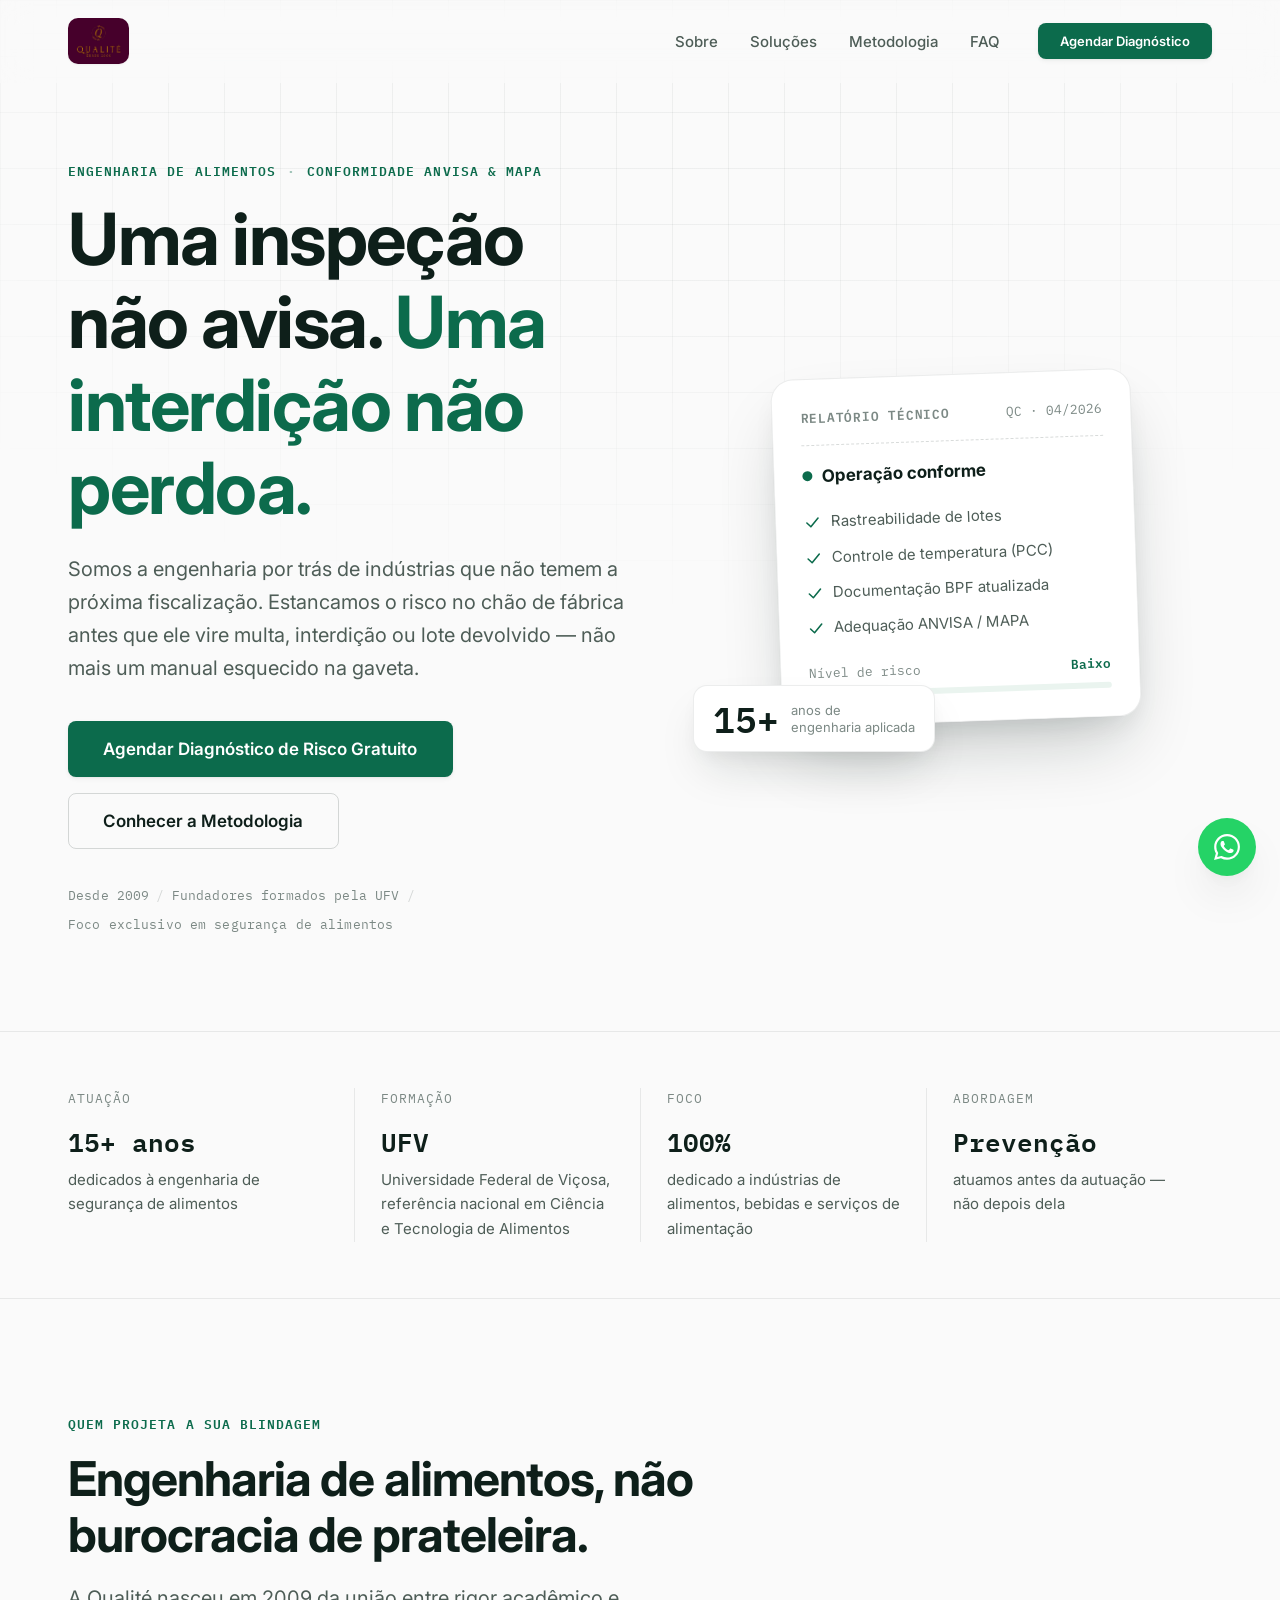
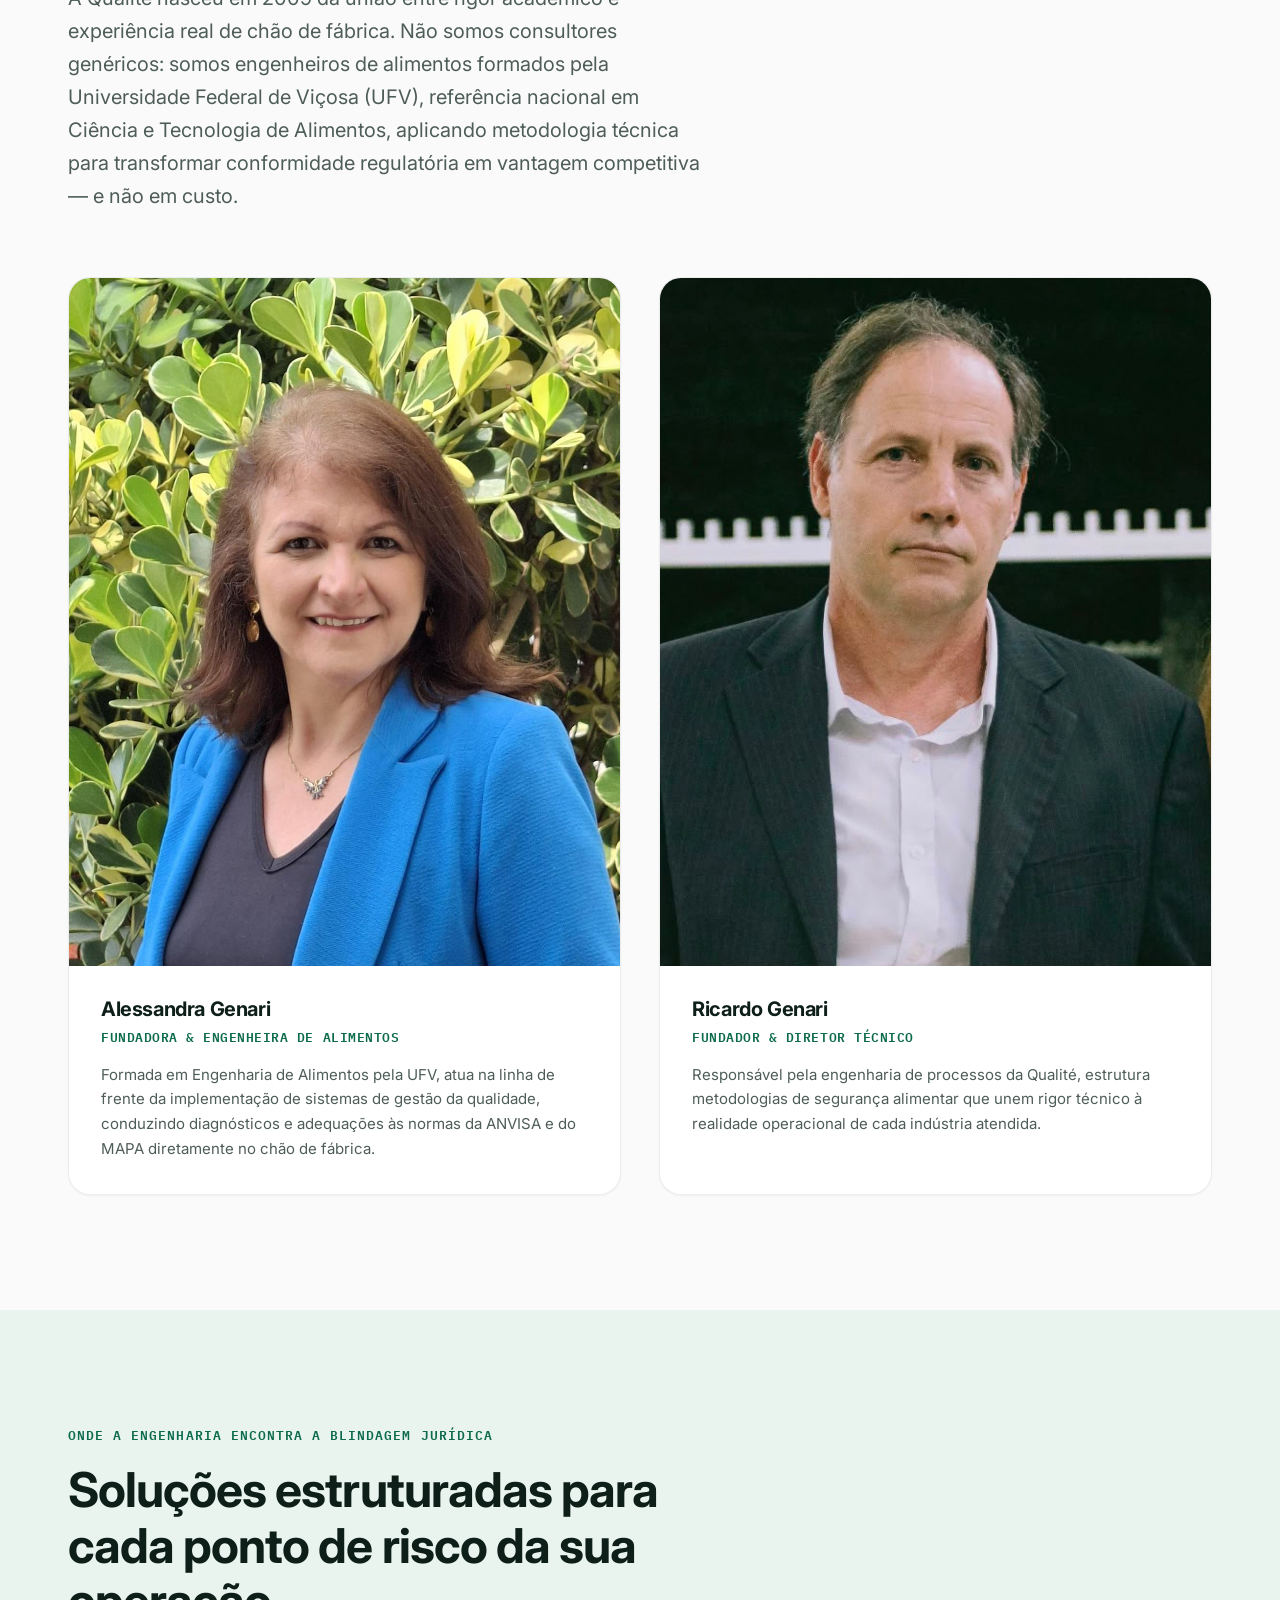
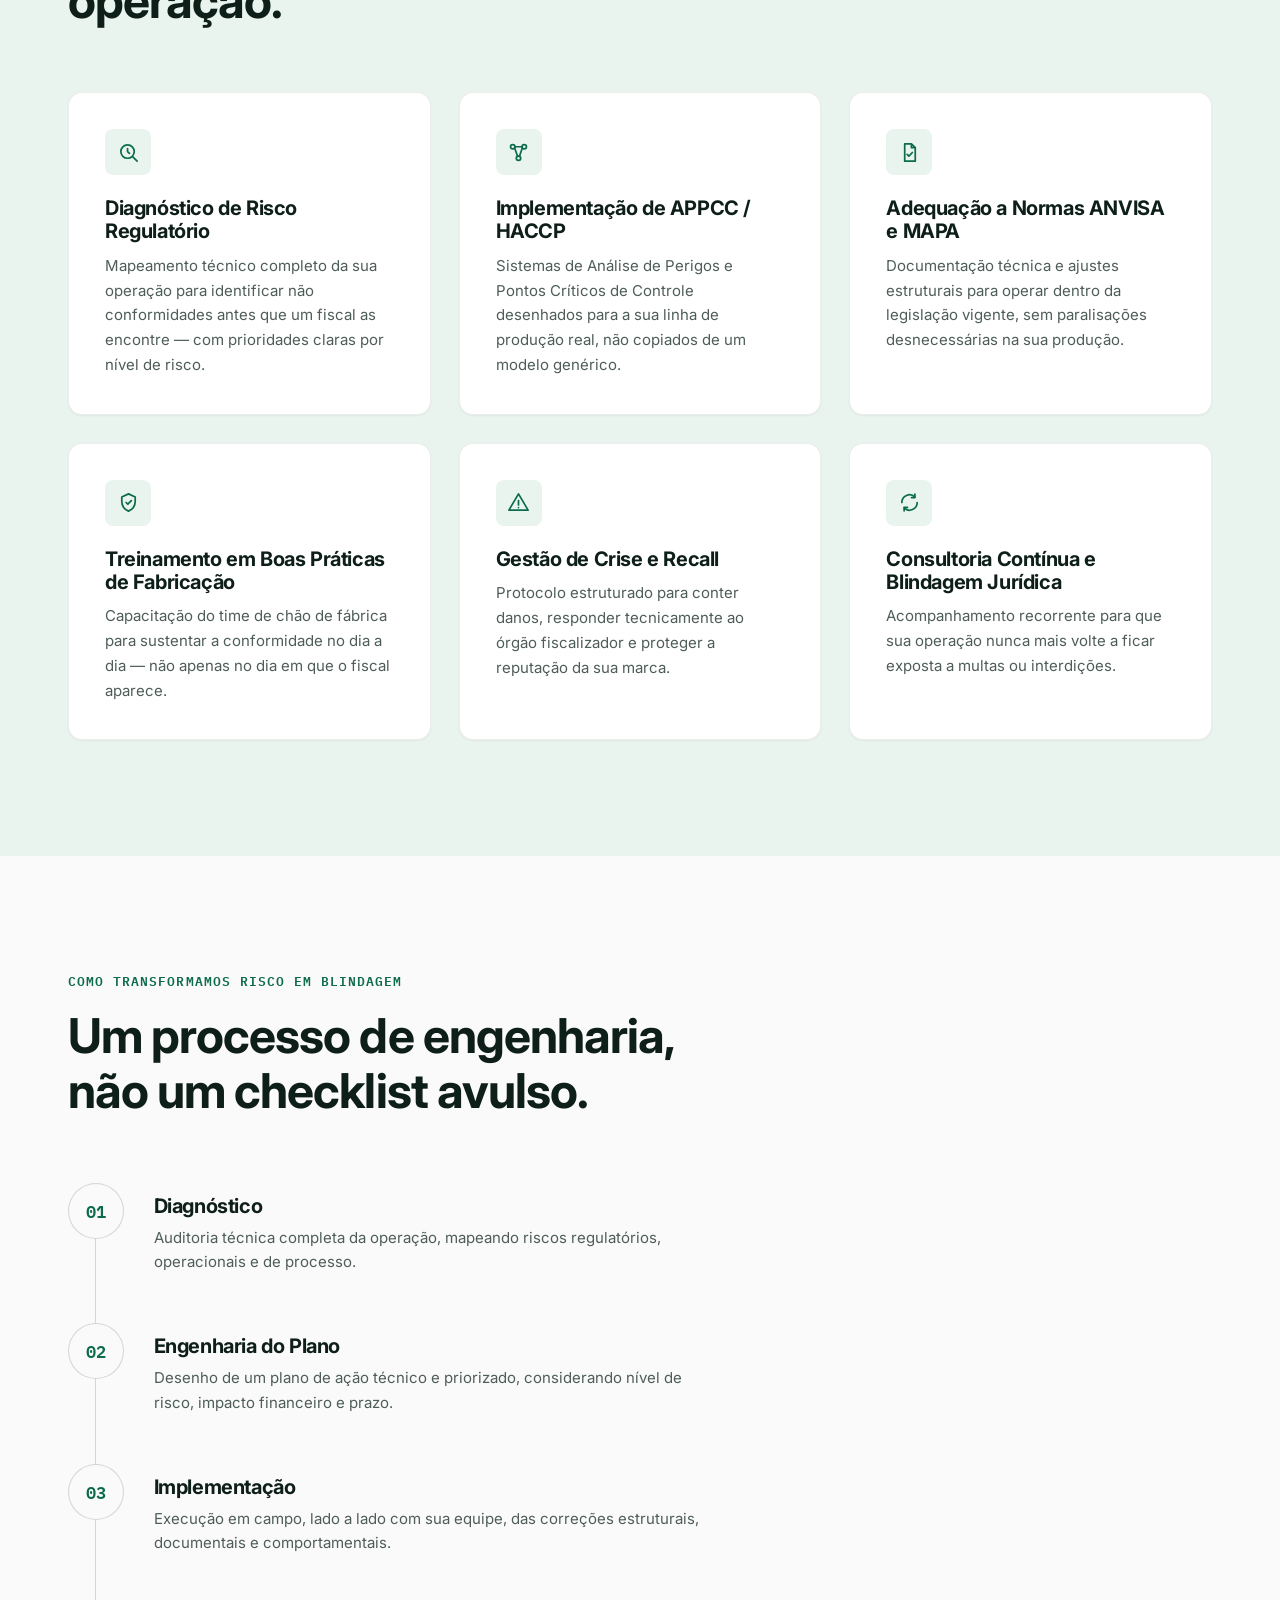
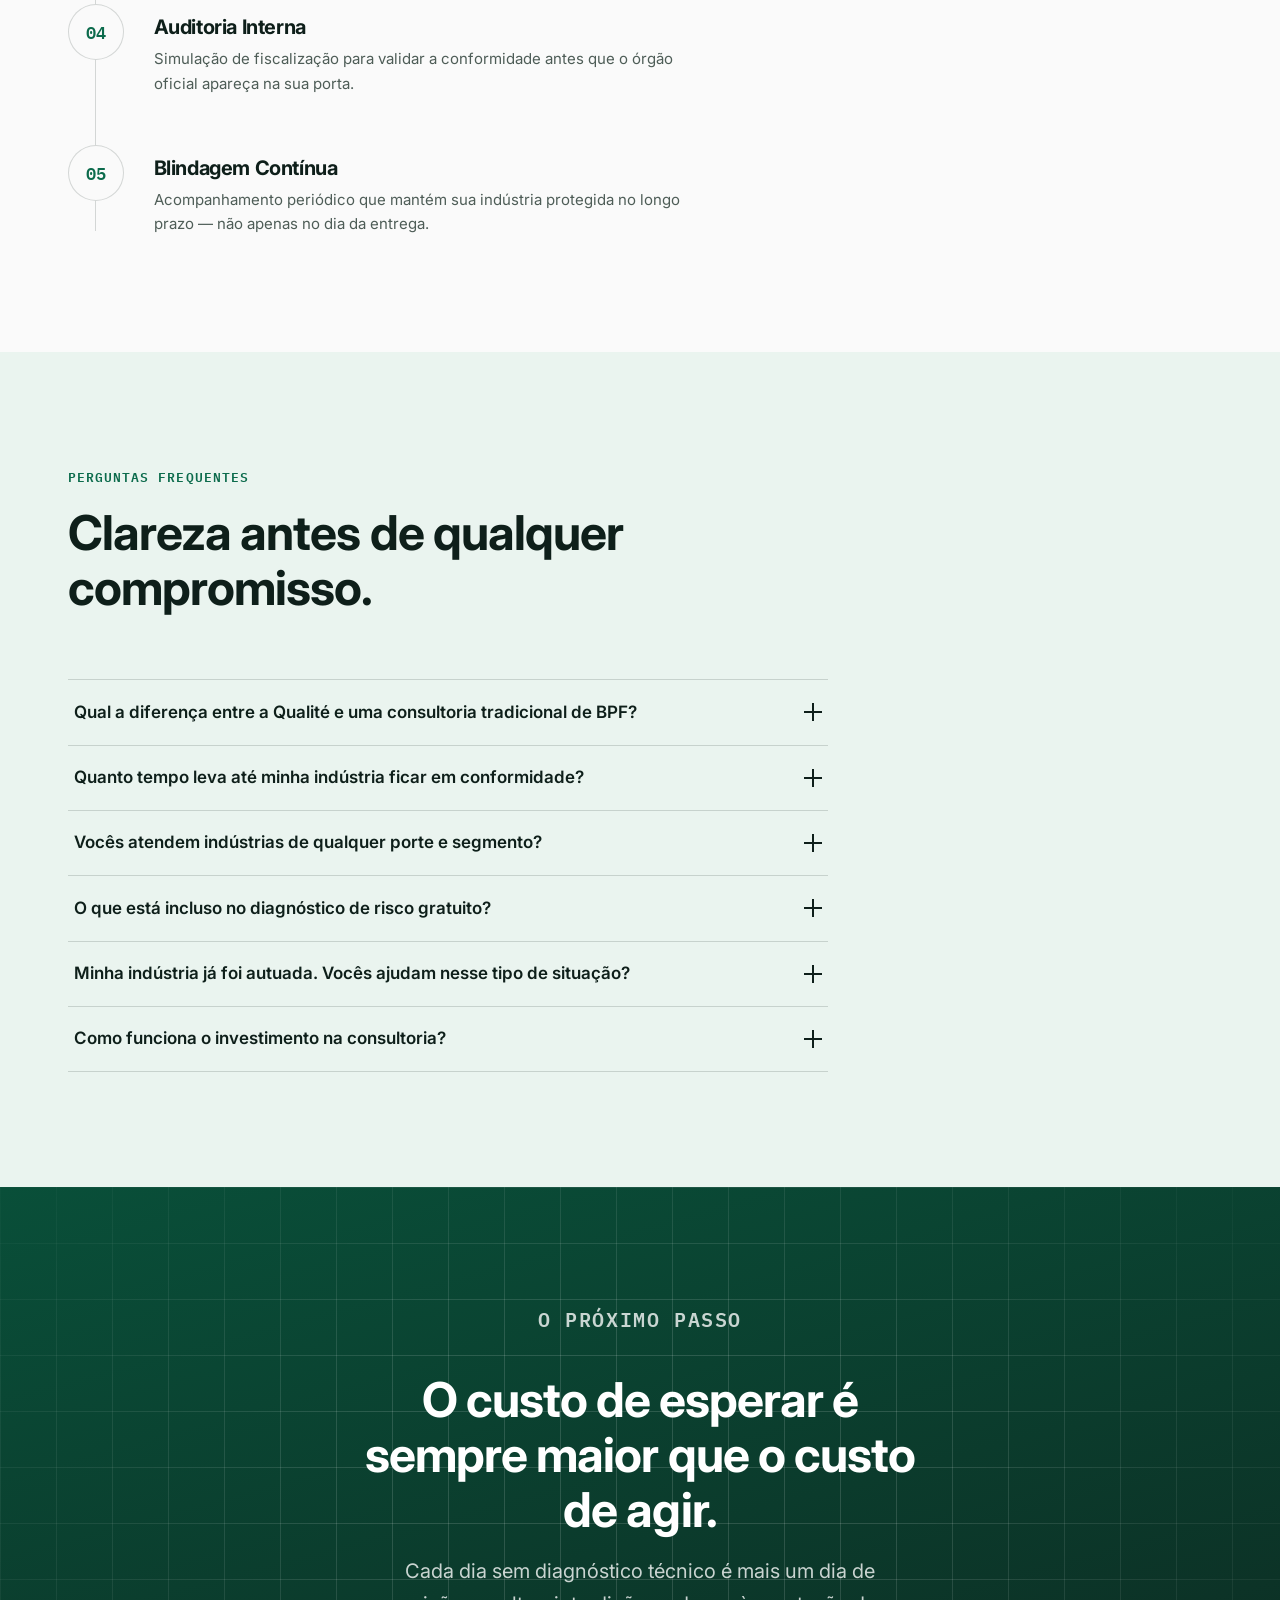
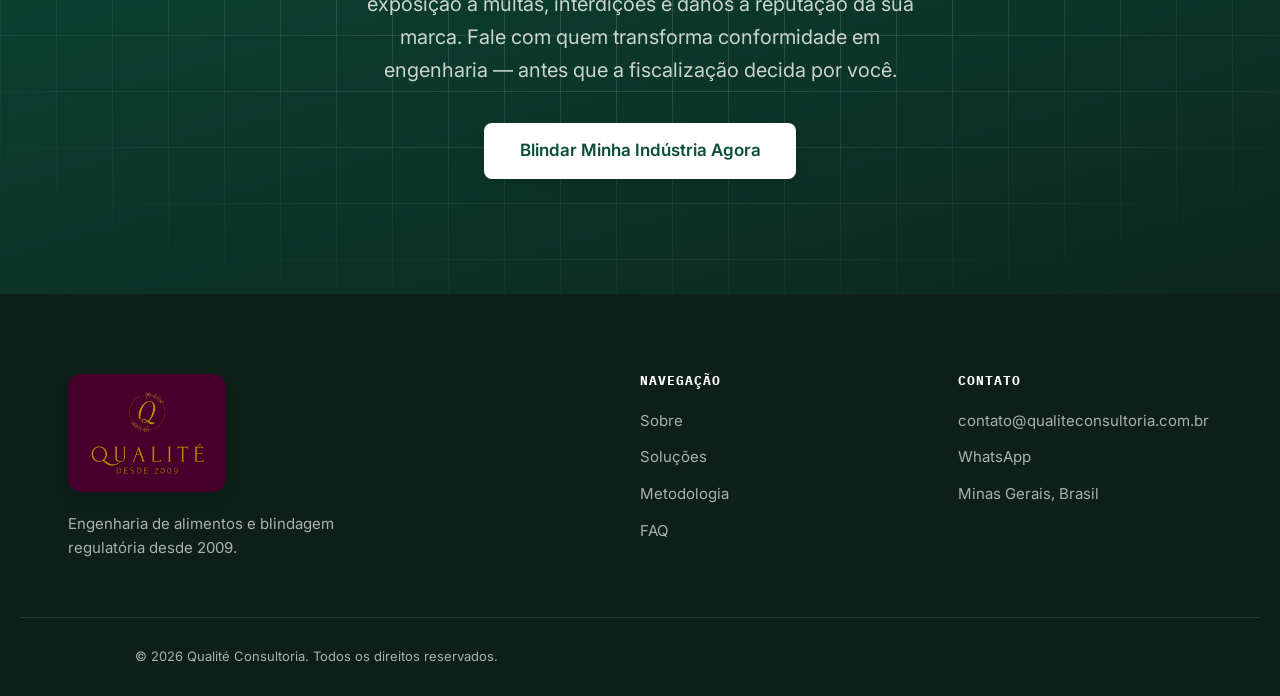
==== commit 2d699732: "melhoria codigo por um todo" ====
--- a/index.html
+++ b/index.html
@@ -1,302 +1,427 @@
 <!DOCTYPE html>
-<html lang="pt-BR" class="smooth-scroll">
+<html lang="pt-BR">
 <head>
-    <meta charset="UTF-8">
-    <meta name="viewport" content="width=device-width, initial-scale=1.0">
-    <meta http-equiv="X-UA-Compatible" content="IE=edge">
-    
-    <!-- SEO & Performance -->
-    <title>Qualité Consultoria | Engenharia de Alimentos e Conformidade ANVISA</title>
-    <meta name="description" content="Proteja sua indústria de alimentos contra multas e interdições. Consultoria especializada em engenharia de alimentos, BPF, APPCC e adequação à ANVISA.">
-    <meta name="keywords" content="consultoria em alimentos, adequação anvisa, vigilância sanitária, manual bpf, appcc, engenharia de alimentos">
-    <meta name="author" content="Qualité Consultoria em Alimentos">
-    <link rel="canonical" href="https://www.qualiteconsultoria.com.br">
-    
-    <!-- Open Graph / Social -->
-    <meta property="og:title" content="Qualité Consultoria | Blinde sua Indústria">
-    <meta property="og:description" content="Transformamos a adequação legal em lucro e segurança para sua indústria ou restaurante.">
-    <meta property="og:type" content="website">
-    <meta property="og:url" content="https://www.qualiteconsultoria.com.br">
-    <meta property="og:image" content="https://www.qualiteconsultoria.com.br/og-image.jpg">
-    
-    <!-- Preconnect & Fonts -->
-    <link rel="preconnect" href="https://fonts.googleapis.com">
-    <link rel="preconnect" href="https://fonts.gstatic.com" crossorigin>
-    <link href="https://fonts.googleapis.com/css2?family=Inter:wght@400;500;600;700;800&display=swap" rel="stylesheet">
-    
-    <link rel="stylesheet" href="style.css">
+<script>document.documentElement.classList.add('js');</script>
+<meta charset="UTF-8">
+<meta name="viewport" content="width=device-width, initial-scale=1.0">
+<meta http-equiv="X-UA-Compatible" content="IE=edge">
+<title>Qualité Consultoria | Engenharia de Alimentos e Blindagem Regulatória ANVISA/MAPA</title>
+<meta name="description" content="Consultoria e engenharia de alimentos especializada em blindar indústrias e restaurantes contra autuações da ANVISA e do MAPA. Diagnóstico de risco gratuito.">
+<meta name="author" content="Qualité Consultoria">
+<meta property="og:title" content="Qualité Consultoria | Engenharia de Alimentos e Blindagem Regulatória">
+<meta property="og:description" content="Engenharia de precisão que estanca o desperdício no chão de fábrica e blinda sua indústria contra multas e interdições.">
+<meta property="og:type" content="website">
+<meta name="theme-color" content="#0C6B4C">
+
+<!-- Preconnect & Fontes: Inter (texto) + IBM Plex Mono (dados técnicos/rótulos) -->
+<link rel="preconnect" href="https://fonts.googleapis.com">
+<link rel="preconnect" href="https://fonts.gstatic.com" crossorigin>
+<link href="https://fonts.googleapis.com/css2?family=Inter:wght@400;500;600;700;800&family=IBM+Plex+Mono:wght@500;600&display=swap" rel="stylesheet">
+
+<link rel="stylesheet" href="style.css">
 </head>
 <body>
-    <header class="header" id="header" data-header>
-        <div class="container header-container">
-            <a href="#hero" class="logo" aria-label="Qualité Início">
-                <span class="logo-text">Qualité</span><span class="logo-dot">.</span>
-            </a>
-            
-            <nav class="navbar" id="navbar" aria-label="Navegação Principal">
-                <ul class="nav-list">
-                    <li><a href="#hero" class="nav-link active">Início</a></li>
-                    <li><a href="#about" class="nav-link">A Empresa</a></li>
-                    <li><a href="#services" class="nav-link">Soluções</a></li>
-                    <li><a href="#process" class="nav-link">Metodologia</a></li>
-                    <li><a href="#faq" class="nav-link">FAQ</a></li>
-                </ul>
-            </nav>
-            
-            <div class="header-actions">
-                <a href="#contato" class="btn btn-primary btn-sm">Falar com Especialista</a>
-                <button class="mobile-menu-toggle" aria-controls="navbar" aria-label="Abrir menu" aria-expanded="false">
-                    <span class="hamburger"></span>
-                </button>
+
+<!--
+  NOTA PARA IMPLANTAÇÃO — ler antes de publicar:
+  1) O e-mail de contato (contato@qualiteconsultoria.com.br) usado nos botões de CTA é um
+     placeholder plausível, não confirmado. Substitua pelo e-mail real da Qualité em TODOS
+     os links "mailto:" abaixo (busque por "contato@qualiteconsultoria" no arquivo).
+  2) O link do WhatsApp no rodapé e no botão flutuante usa um número placeholder
+     (551100000000). Substitua por "https://wa.me/55DDDNUMERO" real antes de publicar.
+  3) Os cargos e as biografias de Alessandra e Ricardo Genari (seção "Sobre") foram escritos
+     a partir do briefing e devem ser revisados/ajustados pelos próprios fundadores.
+  4) O endereço no rodapé é um placeholder — substitua pelo endereço real, se houver um
+     ponto físico de atendimento.
+-->
+
+<a href="#conteudo" class="skip-link">Pular para o conteúdo principal</a>
+
+<header class="site-header" data-header>
+  <div class="container header-row">
+    <a href="#hero" class="brand" aria-label="Qualité Consultoria — página inicial">
+      <img src="Logo.jpeg" alt="Qualité Consultoria" width="1091" height="817" class="brand-mark">
+    </a>
+
+    <nav id="navbar" class="navbar" aria-label="Navegação principal">
+      <ul class="nav-list">
+        <li><a href="#sobre" class="nav-link">Sobre</a></li>
+        <li><a href="#solucoes" class="nav-link">Soluções</a></li>
+        <li><a href="#metodologia" class="nav-link">Metodologia</a></li>
+        <li><a href="#faq" class="nav-link">FAQ</a></li>
+      </ul>
+      <a href="mailto:contato@qualiteconsultoria.com.br?subject=Diagn%C3%B3stico%20de%20Risco%20Gratuito&body=Ol%C3%A1%2C%20gostaria%20de%20agendar%20um%20diagn%C3%B3stico%20de%20risco%20gratuito%20para%20minha%20ind%C3%BAstria." class="btn btn-primary btn-compact nav-cta">Agendar Diagnóstico</a>
+    </nav>
+
+    <button type="button" class="mobile-menu-toggle" aria-controls="navbar" aria-expanded="false" aria-label="Abrir menu de navegação">
+      <span class="menu-bars" aria-hidden="true"><span></span><span></span><span></span></span>
+    </button>
+  </div>
+</header>
+
+<main id="conteudo">
+
+  <!-- ===================== HERO ===================== -->
+  <section id="hero" class="hero">
+    <div class="hero-grid" aria-hidden="true"></div>
+    <div class="container hero-inner">
+
+      <div class="hero-copy">
+        <p class="eyebrow reveal">Engenharia de Alimentos <span class="eyebrow-sep">·</span> Conformidade ANVISA &amp; MAPA</p>
+        <h1 class="hero-title reveal">Uma inspeção não avisa. <span class="text-emerald">Uma interdição não perdoa.</span></h1>
+        <p class="hero-sub reveal">Somos a engenharia por trás de indústrias que não temem a próxima fiscalização. Estancamos o risco no chão de fábrica antes que ele vire multa, interdição ou lote devolvido — não mais um manual esquecido na gaveta.</p>
+
+        <div class="hero-actions reveal">
+          <a href="mailto:contato@qualiteconsultoria.com.br?subject=Diagn%C3%B3stico%20de%20Risco%20Gratuito&body=Ol%C3%A1%2C%20gostaria%20de%20agendar%20um%20diagn%C3%B3stico%20de%20risco%20gratuito%20para%20minha%20ind%C3%BAstria." class="btn btn-primary btn-lg">
+            Agendar Diagnóstico de Risco Gratuito
+          </a>
+          <a href="#metodologia" class="btn btn-ghost btn-lg">Conhecer a Metodologia</a>
+        </div>
+
+        <p class="hero-microtrust reveal">
+          <span>Desde 2009</span>
+          <span aria-hidden="true">/</span>
+          <span>Fundadores formados pela UFV</span>
+          <span aria-hidden="true">/</span>
+          <span>Foco exclusivo em segurança de alimentos</span>
+        </p>
+      </div>
+
+      <div class="hero-visual reveal" aria-hidden="true">
+        <div class="report-card">
+          <div class="report-card__head">
+            <span class="report-card__eyebrow">Relatório Técnico</span>
+            <span class="report-card__id">QC · 04/2026</span>
+          </div>
+
+          <div class="report-card__status">
+            <span class="status-dot"></span>
+            <span>Operação conforme</span>
+          </div>
+
+          <ul class="report-card__list">
+            <li><svg viewBox="0 0 24 24" fill="none"><path d="M4 12.5L9.5 18L20 6" stroke="currentColor" stroke-width="2.2" stroke-linecap="round" stroke-linejoin="round"/></svg>Rastreabilidade de lotes</li>
+            <li><svg viewBox="0 0 24 24" fill="none"><path d="M4 12.5L9.5 18L20 6" stroke="currentColor" stroke-width="2.2" stroke-linecap="round" stroke-linejoin="round"/></svg>Controle de temperatura (PCC)</li>
+            <li><svg viewBox="0 0 24 24" fill="none"><path d="M4 12.5L9.5 18L20 6" stroke="currentColor" stroke-width="2.2" stroke-linecap="round" stroke-linejoin="round"/></svg>Documentação BPF atualizada</li>
+            <li><svg viewBox="0 0 24 24" fill="none"><path d="M4 12.5L9.5 18L20 6" stroke="currentColor" stroke-width="2.2" stroke-linecap="round" stroke-linejoin="round"/></svg>Adequação ANVISA / MAPA</li>
+          </ul>
+
+          <div class="report-card__risk">
+            <div class="report-card__risk-top">
+              <span>Nível de risco</span>
+              <span class="risk-value">Baixo</span>
             </div>
-        </div>
-    </header>
-
-    <main>
-        <section id="hero" class="hero section-padding">
-            <div class="hero-glow hero-glow-1"></div>
-            <div class="hero-glow hero-glow-2"></div>
-            <div class="container hero-container">
-                <div class="hero-content reveal">
-                    <span class="badge-pill">Autoridade em Segurança Alimentar</span>
-                    <h1 class="headline">
-                        Blinde sua operação contra <span>falhas e interdições.</span>
-                    </h1>
-                    <p class="subheadline">
-                        Engenharia de precisão para adequação à ANVISA e MAPA. Transformamos o risco sanitário em segurança operacional, eliminando desperdícios e protegendo o caixa da sua indústria.
-                    </p>
-                    <div class="hero-buttons">
-                        <a href="#contato" class="btn btn-primary">Diagnóstico Estratégico</a>
-                        <a href="#services" class="btn btn-outline">Ver Soluções</a>
-                    </div>
-                </div>
-                
-                <div class="hero-visual reveal stagger-1">
-                    <div class="image-wrapper glass-border">
-                        <picture>
-                            <!-- Adicione suas imagens otimizadas aqui -->
-                            <img src="mao.webp" width="600" height="600" alt="Processo de auditoria em indústria de alimentos" fetchpriority="high">
-                        </picture>
-                        <div class="experience-badge glass-panel">
-                            <span class="badge-number">14+</span>
-                            <span class="badge-text">Anos de<br>Resultados</span>
-                        </div>
-                    </div>
-                </div>
-            </div>
-        </section>
-
-        <section id="trust" class="trust-banner">
-            <div class="container trust-grid">
-                <div class="trust-card reveal">
-                    <div class="trust-icon">
-                        <svg viewBox="0 0 24 24" fill="none" stroke="currentColor" stroke-width="2" stroke-linecap="round" stroke-linejoin="round"><path d="M22 11.08V12a10 10 0 1 1-5.93-9.14"></path><polyline points="22 4 12 14.01 9 11.01"></polyline></svg>
-                    </div>
-                    <h3>Auditoria Rigorosa</h3>
-                    <p>Mapeamento de 100% dos riscos</p>
-                </div>
-                <div class="trust-card reveal stagger-1">
-                    <div class="trust-icon">
-                        <svg viewBox="0 0 24 24" fill="none" stroke="currentColor" stroke-width="2" stroke-linecap="round" stroke-linejoin="round"><path d="M12 22s8-4 8-10V5l-8-3-8 3v7c0 6 8 10 8 10z"></path></svg>
-                    </div>
-                    <h3>Blindagem Jurídica</h3>
-                    <p>Aprovação garantida na fiscalização</p>
-                </div>
-                <div class="trust-card reveal stagger-2">
-                    <div class="trust-icon">
-                        <svg viewBox="0 0 24 24" fill="none" stroke="currentColor" stroke-width="2" stroke-linecap="round" stroke-linejoin="round"><circle cx="12" cy="12" r="10"></circle><polyline points="12 6 12 12 16 14"></polyline></svg>
-                    </div>
-                    <h3>Engenharia (UFV)</h3>
-                    <p>Ciência aplicada à produção</p>
-                </div>
-                <div class="trust-card reveal stagger-3">
-                    <div class="trust-icon">
-                        <svg viewBox="0 0 24 24" fill="none" stroke="currentColor" stroke-width="2" stroke-linecap="round" stroke-linejoin="round"><path d="M23 21v-2a4 4 0 0 0-3-3.87"></path><path d="M16 3.13a4 4 0 0 1 0 7.75"></path><path d="M17 21v-2a4 4 0 0 0-4-4H5a4 4 0 0 0-4 4v2"></path><circle cx="9" cy="7" r="4"></circle></svg>
-                    </div>
-                    <h3>Cultura de Qualidade</h3>
-                    <p>Equipe engajada e consciente</p>
-                </div>
-            </div>
-        </section>
-
-        <section id="about" class="section-padding about">
-            <div class="container about-container">
-                <div class="about-visual reveal">
-                    <div class="image-grid">
-                        <img src="AlessandraGenari.jpeg" width="300" height="400" alt="Engenheira Alexandra Genari" class="img-primary glass-border" loading="lazy">
-                        <img src="RicardoGenari.jpeg" width="250" height="350" alt="Engenheiro Ricardo Genari" class="img-secondary glass-border" loading="lazy">
-                    </div>
-                </div>
-                <div class="about-content reveal stagger-1">
-                    <span class="section-tag">A Engenharia por trás da marca</span>
-                    <h2 class="section-title">Não deixe sua reputação nas mãos da sorte.</h2>
-                    <p class="section-desc">
-                        Um único lote contaminado destrói anos de trabalho. Desde 2009, atuamos como o escudo protetor da sua indústria. Fundada pelos engenheiros <strong>Alexandra Genari</strong> e <strong>Ricardo Genari</strong> (UFV), a Qualité não entrega apenas papéis. Nós entramos na sua operação, estancamos o desperdício e implementamos processos à prova de falhas.
-                    </p>
-                    
-                    <ul class="feature-list">
-                        <li>
-                            <svg viewBox="0 0 24 24" fill="none" stroke="currentColor" stroke-width="2"><polyline points="20 6 9 17 4 12"></polyline></svg>
-                            Transparência e rigor científico
-                        </li>
-                        <li>
-                            <svg viewBox="0 0 24 24" fill="none" stroke="currentColor" stroke-width="2"><polyline points="20 6 9 17 4 12"></polyline></svg>
-                            Foco implacável em lucratividade
-                        </li>
-                    </ul>
-                </div>
-            </div>
-        </section>
-
-        <section id="services" class="section-padding bg-alt">
-            <div class="container">
-                <div class="section-header text-center reveal">
-                    <span class="section-tag">Nossas Soluções</span>
-                    <h2 class="section-title">Adequação técnica que gera vantagem competitiva.</h2>
-                    <p class="section-subtitle">Desenvolvemos soluções táticas que estabilizam sua operação e eliminam vulnerabilidades sanitárias pela raiz.</p>
-                </div>
-
-                <div class="services-grid">
-                    <article class="card service-card reveal">
-                        <div class="card-icon">
-                            <svg viewBox="0 0 24 24" fill="none" stroke="currentColor" stroke-width="2"><path d="M14 2H6a2 2 0 0 0-2 2v16a2 2 0 0 0 2 2h12a2 2 0 0 0 2-2V8z"></path><polyline points="14 2 14 8 20 8"></polyline><line x1="16" y1="13" x2="8" y2="13"></line><line x1="16" y1="17" x2="8" y2="17"></line><polyline points="10 9 9 9 8 9"></polyline></svg>
-                        </div>
-                        <h3>Manuais BPF & POPs</h3>
-                        <p>Mapeamento e padronização total da sua operação. Documentação técnica real que orienta a equipe e garante aprovação legal inquestionável.</p>
-                    </article>
-
-                    <article class="card service-card reveal stagger-1">
-                        <div class="card-icon">
-                            <svg viewBox="0 0 24 24" fill="none" stroke="currentColor" stroke-width="2"><path d="M21.21 15.89A10 10 0 1 1 8 2.83"></path><path d="M22 12A10 10 0 0 0 12 2v10z"></path></svg>
-                        </div>
-                        <h3>Assessoria Contínua</h3>
-                        <p>Inspeções rigorosas no chão de fábrica. Corrigimos desvios operacionais em tempo real para criar uma produção autogerenciável e segura.</p>
-                    </article>
-
-                    <article class="card service-card reveal stagger-2">
-                        <div class="card-icon">
-                            <svg viewBox="0 0 24 24" fill="none" stroke="currentColor" stroke-width="2"><path d="M17 21v-2a4 4 0 0 0-4-4H5a4 4 0 0 0-4 4v2"></path><circle cx="9" cy="7" r="4"></circle><path d="M23 21v-2a4 4 0 0 0-3-3.87"></path><path d="M16 3.13a4 4 0 0 1 0 7.75"></path></svg>
-                        </div>
-                        <h3>Capacitação Comportamental</h3>
-                        <p>Mudança profunda na cultura da sua equipe. Treinamentos táticos que reduzem drasticamente falhas humanas e perdas de insumos.</p>
-                    </article>
-                </div>
-            </div>
-        </section>
-
-        <section id="process" class="section-padding">
-            <div class="container">
-                <div class="section-header text-center reveal">
-                    <span class="section-tag">Metodologia Validada</span>
-                    <h2 class="section-title">Como blindamos o seu negócio</h2>
-                </div>
-
-                <div class="timeline">
-                    <div class="timeline-item reveal">
-                        <div class="timeline-marker">1</div>
-                        <div class="timeline-content card">
-                            <h3>Raio-X de Vulnerabilidades</h3>
-                            <p>Mapeamos cada centímetro da instalação para descobrir onde o dinheiro escoa e onde estão os riscos de autuação.</p>
-                        </div>
-                    </div>
-                    <div class="timeline-item reveal">
-                        <div class="timeline-marker">2</div>
-                        <div class="timeline-content card">
-                            <h3>Plano de Ação Estratégico</h3>
-                            <p>Desenhamos a rota mais rápida para a conformidade, priorizando riscos imediatos e respeitando seu fluxo de caixa.</p>
-                        </div>
-                    </div>
-                    <div class="timeline-item reveal">
-                        <div class="timeline-marker">3</div>
-                        <div class="timeline-content card">
-                            <h3>Auditoria de Choque</h3>
-                            <p>Corrigimos desvios diretamente com a equipe, garantindo que os novos comportamentos sobrevivam sob a pressão diária.</p>
-                        </div>
-                    </div>
-                </div>
-            </div>
-        </section>
-
-        <section id="faq" class="section-padding bg-alt">
-            <div class="container">
-                <div class="section-header text-center reveal">
-                    <span class="section-tag">Clareza e Transparência</span>
-                    <h2 class="section-title">Perguntas Frequentes</h2>
-                </div>
-                
-                <div class="accordion-wrapper reveal stagger-1">
-                    <div class="accordion-item card">
-                        <button class="accordion-trigger" aria-expanded="false" aria-controls="faq-1">
-                            <span>Por que não usar um Manual de BPF genérico?</span>
-                            <span class="accordion-icon" aria-hidden="true"></span>
-                        </button>
-                        <div class="accordion-content" id="faq-1">
-                            <p>Documentos genéricos são iscas para multas. Fiscais identificam imediatamente textos que não refletem o chão de fábrica. Construímos defesas técnicas baseadas exclusivamente na sua realidade operacional.</p>
-                        </div>
-                    </div>
-
-                    <div class="accordion-item card">
-                        <button class="accordion-trigger" aria-expanded="false" aria-controls="faq-2">
-                            <span>A adequação vai travar minha produção?</span>
-                            <span class="accordion-icon" aria-hidden="true"></span>
-                        </button>
-                        <div class="accordion-content" id="faq-2">
-                            <p>Absolutamente não. Nosso método foi criado no chão de fábrica e para o chão de fábrica. Inserimos as melhorias gradualmente, sem quebrar a fluidez e a agilidade que suas vendas exigem.</p>
-                        </div>
-                    </div>
-                </div>
-            </div>
-        </section>
-
-        <section id="contato" class="section-padding">
-            <div class="container">
-                <div class="cta-banner card reveal">
-                    <h2 class="section-title">Quanto custa o risco que sua empresa corre hoje?</h2>
-                    <p class="section-subtitle">Não espere uma notificação da vigilância sanitária. Blinde sua operação agora.</p>
-                    <a href="https://wa.me/SEUNUMERO" target="_blank" rel="noopener noreferrer" class="btn btn-primary btn-large">
-                        Agendar Diagnóstico Gratuito
-                    </a>
-                </div>
-            </div>
-        </section>
-    </main>
-
-    <footer class="footer">
-        <div class="container footer-grid">
-            <div class="footer-brand">
-                <a href="#hero" class="logo">
-                    <span class="logo-text">Qualité</span><span class="logo-dot">.</span>
-                </a>
-                <p>Engenharia estratégica dedicada a blindar negócios contra riscos sanitários desde 2009.</p>
-            </div>
-            
-            <div class="footer-links">
-                <h4>Navegação</h4>
-                <ul>
-                    <li><a href="#about">A Empresa</a></li>
-                    <li><a href="#services">Soluções</a></li>
-                    <li><a href="#process">Método</a></li>
-                </ul>
-            </div>
-            
-            <div class="footer-contact">
-                <h4>Contato</h4>
-                <ul>
-                    <li>Tremembé, SP</li>
-                    <li>contato@qualiteconsultoria.com.br</li>
-                    <li>Responsáveis Técnicos: CREA/CRQ (Adicionar)</li>
-                </ul>
-            </div>
-        </div>
-        <div class="container footer-bottom">
-            <p>&copy; 2026 Qualité Consultoria em Alimentos. Todos os direitos reservados.</p>
-        </div>
-    </footer>
-
-    <a href="https://wa.me/SEUNUMERO" class="fab-whatsapp" aria-label="Fale conosco pelo WhatsApp" target="_blank" rel="noopener noreferrer">
-        <svg viewBox="0 0 24 24" fill="currentColor" width="28" height="28"><path d="M17.472 14.382c-.297-.149-1.758-.867-2.03-.967-.273-.099-.471-.148-.67.15-.197.297-.767.966-.94 1.164-.173.199-.347.223-.644.075-.297-.15-1.255-.463-2.39-1.475-.883-.788-1.48-1.761-1.653-2.059-.173-.297-.018-.458.13-.606.134-.133.298-.347.446-.52.149-.174.198-.298.298-.497.099-.198.05-.371-.025-.52-.075-.149-.669-1.612-.916-2.207-.242-.579-.487-.5-.669-.51a12.8 12.8 0 0 0-.57-.01c-.198 0-.52.074-.792.372-.272.297-1.04 1.016-1.04 2.479 0 1.462 1.065 2.875 1.213 3.074.149.198 2.096 3.2 5.077 4.487.709.306 1.262.489 1.694.625.712.227 1.36.195 1.871.118.571-.085 1.758-.719 2.006-1.413.248-.694.248-1.289.173-1.413-.074-.124-.272-.198-.57-.347m-5.421 7.403h-.004a9.87 9.87 0 0 1-5.031-1.378l-.361-.214-3.741.982.998-3.648-.235-.374a9.86 9.86 0 0 1-1.51-5.26c.001-5.45 4.436-9.884 9.888-9.884 2.64 0 5.122 1.03 6.988 2.898a9.825 9.825 0 0 1 2.893 6.994c-.003 5.45-4.437 9.884-9.885 9.884m8.413-18.297A11.815 11.815 0 0 0 12.05 0C5.495 0 .16 5.335.157 11.892c0 2.096.547 4.142 1.588 5.945L.057 24l6.305-1.654a11.882 11.882 0 0 0 5.683 1.448h.005c6.554 0 11.89-5.335 11.893-11.893a11.821 11.821 0 0 0-3.48-8.413Z"/></svg>
-    </a>
-
-    <script src="script.js" defer></script>
+            <div class="risk-bar"><span class="risk-bar__fill"></span></div>
+          </div>
+        </div>
+
+        <div class="floating-chip">
+          <span class="floating-chip__num">15+</span>
+          <span class="floating-chip__label">anos de<br>engenharia aplicada</span>
+        </div>
+      </div>
+
+    </div>
+  </section>
+
+  <!-- ===================== CONFIANÇA ===================== -->
+  <section id="confianca" class="confianca">
+    <div class="container">
+      <dl class="spec-row reveal">
+        <div class="spec-item">
+          <dt>Atuação</dt>
+          <dd><span class="spec-value">15+ anos</span>dedicados à engenharia de segurança de alimentos</dd>
+        </div>
+        <div class="spec-item">
+          <dt>Formação</dt>
+          <dd><span class="spec-value">UFV</span>Universidade Federal de Viçosa, referência nacional em Ciência e Tecnologia de Alimentos</dd>
+        </div>
+        <div class="spec-item">
+          <dt>Foco</dt>
+          <dd><span class="spec-value">100%</span>dedicado a indústrias de alimentos, bebidas e serviços de alimentação</dd>
+        </div>
+        <div class="spec-item">
+          <dt>Abordagem</dt>
+          <dd><span class="spec-value">Prevenção</span>atuamos antes da autuação — não depois dela</dd>
+        </div>
+      </dl>
+    </div>
+  </section>
+
+  <!-- ===================== SOBRE ===================== -->
+  <section id="sobre" class="sobre">
+    <div class="container">
+      <div class="section-head reveal">
+        <p class="eyebrow">Quem projeta a sua blindagem</p>
+        <h2>Engenharia de alimentos, não burocracia de prateleira.</h2>
+        <p class="section-lede">A Qualité nasceu em 2009 da união entre rigor acadêmico e experiência real de chão de fábrica. Não somos consultores genéricos: somos engenheiros de alimentos formados pela Universidade Federal de Viçosa (UFV), referência nacional em Ciência e Tecnologia de Alimentos, aplicando metodologia técnica para transformar conformidade regulatória em vantagem competitiva — e não em custo.</p>
+      </div>
+
+      <div class="founders-grid">
+        <article class="founder-card reveal">
+          <img src="AlessandraGenari.jpeg" alt="Alessandra Genari, fundadora da Qualité Consultoria" width="1128" height="1280" loading="lazy">
+          <div class="founder-card__body">
+            <h3>Alessandra Genari</h3>
+            <p class="founder-card__role">Fundadora &amp; Engenheira de Alimentos</p>
+            <p>Formada em Engenharia de Alimentos pela UFV, atua na linha de frente da implementação de sistemas de gestão da qualidade, conduzindo diagnósticos e adequações às normas da ANVISA e do MAPA diretamente no chão de fábrica.</p>
+          </div>
+        </article>
+
+        <article class="founder-card reveal" style="--reveal-delay:120ms">
+          <img src="RicardoGenari.jpeg" alt="Ricardo Genari, fundador da Qualité Consultoria" width="773" height="718" loading="lazy">
+          <div class="founder-card__body">
+            <h3>Ricardo Genari</h3>
+            <p class="founder-card__role">Fundador &amp; Diretor Técnico</p>
+            <p>Responsável pela engenharia de processos da Qualité, estrutura metodologias de segurança alimentar que unem rigor técnico à realidade operacional de cada indústria atendida.</p>
+          </div>
+        </article>
+      </div>
+    </div>
+  </section>
+
+  <!-- ===================== SOLUÇÕES ===================== -->
+  <section id="solucoes" class="solucoes">
+    <div class="container">
+      <div class="section-head reveal">
+        <p class="eyebrow">Onde a engenharia encontra a blindagem jurídica</p>
+        <h2>Soluções estruturadas para cada ponto de risco da sua operação.</h2>
+      </div>
+
+      <div class="solucoes-grid">
+        <article class="solucao-card reveal">
+          <div class="solucao-card__icon" aria-hidden="true">
+            <svg viewBox="0 0 24 24" fill="none"><circle cx="11" cy="11" r="7" stroke="currentColor" stroke-width="1.8"/><path d="M21 21L16.5 16.5" stroke="currentColor" stroke-width="1.8" stroke-linecap="round"/><path d="M11 8v3l2 2" stroke="currentColor" stroke-width="1.8" stroke-linecap="round" stroke-linejoin="round"/></svg>
+          </div>
+          <h3>Diagnóstico de Risco Regulatório</h3>
+          <p>Mapeamento técnico completo da sua operação para identificar não conformidades antes que um fiscal as encontre — com prioridades claras por nível de risco.</p>
+        </article>
+
+        <article class="solucao-card reveal" style="--reveal-delay:80ms">
+          <div class="solucao-card__icon" aria-hidden="true">
+            <svg viewBox="0 0 24 24" fill="none"><circle cx="6" cy="6" r="2.3" stroke="currentColor" stroke-width="1.8"/><circle cx="18" cy="6" r="2.3" stroke="currentColor" stroke-width="1.8"/><circle cx="12" cy="18" r="2.3" stroke="currentColor" stroke-width="1.8"/><path d="M8 7.3L11 16M16 7.3L13 16M8.3 6H15.7" stroke="currentColor" stroke-width="1.8" stroke-linecap="round"/></svg>
+          </div>
+          <h3>Implementação de APPCC / HACCP</h3>
+          <p>Sistemas de Análise de Perigos e Pontos Críticos de Controle desenhados para a sua linha de produção real, não copiados de um modelo genérico.</p>
+        </article>
+
+        <article class="solucao-card reveal" style="--reveal-delay:160ms">
+          <div class="solucao-card__icon" aria-hidden="true">
+            <svg viewBox="0 0 24 24" fill="none"><path d="M7 3h7l4 4v14H7z" stroke="currentColor" stroke-width="1.8" stroke-linejoin="round"/><path d="M14 3v4h4" stroke="currentColor" stroke-width="1.8" stroke-linejoin="round"/><path d="M9.5 14l1.8 1.8L15 12" stroke="currentColor" stroke-width="1.8" stroke-linecap="round" stroke-linejoin="round"/></svg>
+          </div>
+          <h3>Adequação a Normas ANVISA e MAPA</h3>
+          <p>Documentação técnica e ajustes estruturais para operar dentro da legislação vigente, sem paralisações desnecessárias na sua produção.</p>
+        </article>
+
+        <article class="solucao-card reveal">
+          <div class="solucao-card__icon" aria-hidden="true">
+            <svg viewBox="0 0 24 24" fill="none"><path d="M12 3l7 3.2v4.6c0 4.6-3 8.6-7 10.2-4-1.6-7-5.6-7-10.2V6.2z" stroke="currentColor" stroke-width="1.8" stroke-linejoin="round"/><path d="M9.5 12l1.8 1.8L15 10" stroke="currentColor" stroke-width="1.8" stroke-linecap="round" stroke-linejoin="round"/></svg>
+          </div>
+          <h3>Treinamento em Boas Práticas de Fabricação</h3>
+          <p>Capacitação do time de chão de fábrica para sustentar a conformidade no dia a dia — não apenas no dia em que o fiscal aparece.</p>
+        </article>
+
+        <article class="solucao-card reveal" style="--reveal-delay:80ms">
+          <div class="solucao-card__icon" aria-hidden="true">
+            <svg viewBox="0 0 24 24" fill="none"><path d="M12 3L2 20h20L12 3z" stroke="currentColor" stroke-width="1.8" stroke-linejoin="round"/><path d="M12 10v4.5" stroke="currentColor" stroke-width="1.8" stroke-linecap="round"/><circle cx="12" cy="17.3" r="0.9" fill="currentColor"/></svg>
+          </div>
+          <h3>Gestão de Crise e Recall</h3>
+          <p>Protocolo estruturado para conter danos, responder tecnicamente ao órgão fiscalizador e proteger a reputação da sua marca.</p>
+        </article>
+
+        <article class="solucao-card reveal" style="--reveal-delay:160ms">
+          <div class="solucao-card__icon" aria-hidden="true">
+            <svg viewBox="0 0 24 24" fill="none"><path d="M4 12a8 8 0 0 1 13.6-5.7M20 12a8 8 0 0 1-13.6 5.7" stroke="currentColor" stroke-width="1.8" stroke-linecap="round"/><path d="M17.6 3.3v3.5h-3.5M6.4 20.7v-3.5h3.5" stroke="currentColor" stroke-width="1.8" stroke-linecap="round" stroke-linejoin="round"/></svg>
+          </div>
+          <h3>Consultoria Contínua e Blindagem Jurídica</h3>
+          <p>Acompanhamento recorrente para que sua operação nunca mais volte a ficar exposta a multas ou interdições.</p>
+        </article>
+      </div>
+    </div>
+  </section>
+
+  <!-- ===================== METODOLOGIA ===================== -->
+  <section id="metodologia" class="metodologia">
+    <div class="container">
+      <div class="section-head reveal">
+        <p class="eyebrow">Como transformamos risco em blindagem</p>
+        <h2>Um processo de engenharia, não um checklist avulso.</h2>
+      </div>
+
+      <ol class="timeline">
+        <li class="timeline-step reveal">
+          <span class="timeline-step__num">01</span>
+          <div class="timeline-step__body">
+            <h3>Diagnóstico</h3>
+            <p>Auditoria técnica completa da operação, mapeando riscos regulatórios, operacionais e de processo.</p>
+          </div>
+        </li>
+        <li class="timeline-step reveal" style="--reveal-delay:70ms">
+          <span class="timeline-step__num">02</span>
+          <div class="timeline-step__body">
+            <h3>Engenharia do Plano</h3>
+            <p>Desenho de um plano de ação técnico e priorizado, considerando nível de risco, impacto financeiro e prazo.</p>
+          </div>
+        </li>
+        <li class="timeline-step reveal" style="--reveal-delay:140ms">
+          <span class="timeline-step__num">03</span>
+          <div class="timeline-step__body">
+            <h3>Implementação</h3>
+            <p>Execução em campo, lado a lado com sua equipe, das correções estruturais, documentais e comportamentais.</p>
+          </div>
+        </li>
+        <li class="timeline-step reveal" style="--reveal-delay:210ms">
+          <span class="timeline-step__num">04</span>
+          <div class="timeline-step__body">
+            <h3>Auditoria Interna</h3>
+            <p>Simulação de fiscalização para validar a conformidade antes que o órgão oficial apareça na sua porta.</p>
+          </div>
+        </li>
+        <li class="timeline-step reveal" style="--reveal-delay:280ms">
+          <span class="timeline-step__num">05</span>
+          <div class="timeline-step__body">
+            <h3>Blindagem Contínua</h3>
+            <p>Acompanhamento periódico que mantém sua indústria protegida no longo prazo — não apenas no dia da entrega.</p>
+          </div>
+        </li>
+      </ol>
+    </div>
+  </section>
+
+  <!-- ===================== FAQ ===================== -->
+  <section id="faq" class="faq">
+    <div class="container">
+      <div class="section-head reveal">
+        <p class="eyebrow">Perguntas frequentes</p>
+        <h2>Clareza antes de qualquer compromisso.</h2>
+      </div>
+
+      <div class="accordion">
+        <div class="accordion-item reveal">
+          <h3>
+            <button type="button" class="accordion-trigger" aria-expanded="false" aria-controls="faq-1" id="faq-1-trigger">
+              <span>Qual a diferença entre a Qualité e uma consultoria tradicional de BPF?</span>
+              <span class="accordion-icon" aria-hidden="true"></span>
+            </button>
+          </h3>
+          <div class="accordion-content" id="faq-1" role="region" aria-labelledby="faq-1-trigger">
+            <p>Consultoria tradicional entrega um manual e um checklist genérico. A Qualité entrega engenharia: mapeamos o processo produtivo real da sua fábrica, identificamos onde o risco nasce e implementamos a correção na origem — não apenas o papel que descreve como as coisas deveriam funcionar.</p>
+          </div>
+        </div>
+
+        <div class="accordion-item reveal">
+          <h3>
+            <button type="button" class="accordion-trigger" aria-expanded="false" aria-controls="faq-2" id="faq-2-trigger">
+              <span>Quanto tempo leva até minha indústria ficar em conformidade?</span>
+              <span class="accordion-icon" aria-hidden="true"></span>
+            </button>
+          </h3>
+          <div class="accordion-content" id="faq-2" role="region" aria-labelledby="faq-2-trigger">
+            <p>Depende do ponto de partida da sua operação. Depois do diagnóstico gratuito, você recebe um cronograma técnico realista com os pontos de maior risco tratados primeiro — para reduzir sua exposição já nas primeiras semanas, não apenas no relatório final.</p>
+          </div>
+        </div>
+
+        <div class="accordion-item reveal">
+          <h3>
+            <button type="button" class="accordion-trigger" aria-expanded="false" aria-controls="faq-3" id="faq-3-trigger">
+              <span>Vocês atendem indústrias de qualquer porte e segmento?</span>
+              <span class="accordion-icon" aria-hidden="true"></span>
+            </button>
+          </h3>
+          <div class="accordion-content" id="faq-3" role="region" aria-labelledby="faq-3-trigger">
+            <p>Atendemos indústrias de alimentos e bebidas, laticínios, frigoríficos e serviços de alimentação de pequeno, médio e grande porte. A metodologia é a mesma; o que muda é a profundidade e o ritmo de implementação, ajustados à realidade de cada operação.</p>
+          </div>
+        </div>
+
+        <div class="accordion-item reveal">
+          <h3>
+            <button type="button" class="accordion-trigger" aria-expanded="false" aria-controls="faq-4" id="faq-4-trigger">
+              <span>O que está incluso no diagnóstico de risco gratuito?</span>
+              <span class="accordion-icon" aria-hidden="true"></span>
+            </button>
+          </h3>
+          <div class="accordion-content" id="faq-4" role="region" aria-labelledby="faq-4-trigger">
+            <p>Uma leitura técnica preliminar dos principais pontos de exposição regulatória e operacional da sua indústria — um raio-x direto de onde estão os maiores riscos — seguida de uma conversa sobre o caminho concreto para resolvê-los.</p>
+          </div>
+        </div>
+
+        <div class="accordion-item reveal">
+          <h3>
+            <button type="button" class="accordion-trigger" aria-expanded="false" aria-controls="faq-5" id="faq-5-trigger">
+              <span>Minha indústria já foi autuada. Vocês ajudam nesse tipo de situação?</span>
+              <span class="accordion-icon" aria-hidden="true"></span>
+            </button>
+          </h3>
+          <div class="accordion-content" id="faq-5" role="region" aria-labelledby="faq-5-trigger">
+            <p>Sim. Atuamos tanto na prevenção quanto na gestão de crises: estruturamos a resposta técnica ao órgão fiscalizador e um plano de correção para regularizar a operação no menor prazo possível.</p>
+          </div>
+        </div>
+
+        <div class="accordion-item reveal">
+          <h3>
+            <button type="button" class="accordion-trigger" aria-expanded="false" aria-controls="faq-6" id="faq-6-trigger">
+              <span>Como funciona o investimento na consultoria?</span>
+              <span class="accordion-icon" aria-hidden="true"></span>
+            </button>
+          </h3>
+          <div class="accordion-content" id="faq-6" role="region" aria-labelledby="faq-6-trigger">
+            <p>Cada operação tem uma realidade diferente, então o escopo — e o investimento — são definidos depois do diagnóstico, com base nos riscos reais identificados e no porte da sua indústria. Você só recebe uma proposta depois de entendermos exatamente o que precisa ser feito.</p>
+          </div>
+        </div>
+      </div>
+    </div>
+  </section>
+
+  <!-- ===================== CTA FINAL ===================== -->
+  <section id="diagnostico" class="cta-final">
+    <div class="cta-final__grid" aria-hidden="true"></div>
+    <div class="container cta-final__inner reveal">
+      <p class="eyebrow eyebrow-on-dark">O próximo passo</p>
+      <h2>O custo de esperar é sempre maior que o custo de agir.</h2>
+      <p>Cada dia sem diagnóstico técnico é mais um dia de exposição a multas, interdições e danos à reputação da sua marca. Fale com quem transforma conformidade em engenharia — antes que a fiscalização decida por você.</p>
+      <a href="mailto:contato@qualiteconsultoria.com.br?subject=Diagn%C3%B3stico%20de%20Risco%20Gratuito&body=Ol%C3%A1%2C%20gostaria%20de%20agendar%20um%20diagn%C3%B3stico%20de%20risco%20gratuito%20para%20minha%20ind%C3%BAstria." class="btn btn-on-dark btn-lg">
+        Blindar Minha Indústria Agora
+      </a>
+    </div>
+  </section>
+
+</main>
+
+<footer class="site-footer">
+  <div class="container footer-grid">
+    <div class="footer-brand">
+      <img src="Logo.jpeg" alt="Qualité Consultoria" width="1091" height="817" class="footer-logo">
+      <p>Engenharia de alimentos e blindagem regulatória desde 2009.</p>
+    </div>
+
+    <nav class="footer-nav" aria-label="Navegação do rodapé">
+      <h4>Navegação</h4>
+      <ul>
+        <li><a href="#sobre">Sobre</a></li>
+        <li><a href="#solucoes">Soluções</a></li>
+        <li><a href="#metodologia">Metodologia</a></li>
+        <li><a href="#faq">FAQ</a></li>
+      </ul>
+    </nav>
+
+    <div class="footer-contact">
+      <h4>Contato</h4>
+      <ul>
+        <li><a href="mailto:contato@qualiteconsultoria.com.br">contato@qualiteconsultoria.com.br</a></li>
+        <li><a href="https://wa.me/551100000000" target="_blank" rel="noopener noreferrer">WhatsApp</a></li>
+        <li>Minas Gerais, Brasil</li>
+      </ul>
+    </div>
+  </div>
+
+  <div class="container footer-bottom">
+    <p>&copy; <span id="current-year">2026</span> Qualité Consultoria. Todos os direitos reservados.</p>
+  </div>
+</footer>
+
+<a href="https://wa.me/551100000000" class="fab-whatsapp" aria-label="Falar no WhatsApp" target="_blank" rel="noopener noreferrer">
+  <svg viewBox="0 0 24 24" fill="currentColor" width="26" height="26" aria-hidden="true"><path d="M17.472 14.382c-.297-.149-1.758-.867-2.03-.967-.273-.099-.471-.148-.67.15-.197.297-.767.966-.94 1.164-.173.199-.347.223-.644.075-.297-.15-1.255-.463-2.39-1.475-.883-.788-1.48-1.761-1.653-2.059-.173-.297-.018-.458.13-.606.134-.133.298-.347.446-.52.149-.174.198-.298.298-.497.099-.198.05-.371-.025-.52-.075-.149-.669-1.612-.916-2.207-.242-.579-.487-.5-.669-.51a12.8 12.8 0 0 0-.57-.01c-.198 0-.52.074-.792.372-.272.297-1.04 1.016-1.04 2.479 0 1.462 1.065 2.875 1.213 3.074.149.198 2.096 3.2 5.077 4.487.709.306 1.262.489 1.694.625.712.227 1.36.195 1.871.118.571-.085 1.758-.719 2.006-1.413.248-.694.248-1.289.173-1.413-.074-.124-.272-.198-.57-.347m-5.421 7.403h-.004a9.87 9.87 0 0 1-5.031-1.378l-.361-.214-3.741.982.998-3.648-.235-.374a9.86 9.86 0 0 1-1.51-5.26c.001-5.45 4.436-9.884 9.888-9.884 2.64 0 5.122 1.03 6.988 2.898a9.825 9.825 0 0 1 2.893 6.994c-.003 5.45-4.437 9.884-9.885 9.884m8.413-18.297A11.815 11.815 0 0 0 12.05 0C5.495 0 .16 5.335.157 11.892c0 2.096.547 4.142 1.588 5.945L.057 24l6.305-1.654a11.882 11.882 0 0 0 5.683 1.448h.005c6.554 0 11.89-5.335 11.893-11.893a11.821 11.821 0 0 0-3.48-8.413Z"/></svg>
+</a>
+
+<script src="script.js" defer></script>
 </body>
-</html>+</html>
--- a/style.css
+++ b/style.css
@@ -1,317 +1,753 @@
 /* ==========================================================================
-   Design System & Tokens (Estilo Stripe/Vercel)
-   ========================================================================== */
+   QUALITÉ CONSULTORIA — Design System
+   Paleta: papel/tinta/esmeralda · Tipografia: Inter + IBM Plex Mono
+   ========================================================================== */
+
 :root {
-    /* Cores Premium - Minimalismo B2B */
-    --color-bg-main: #FAFAFA;
-    --color-bg-alt: #F3F4F6;
-    --color-bg-card: #FFFFFF;
-    
-    --color-text-primary: #111827;
-    --color-text-secondary: #4B5563;
-    --color-text-muted: #9CA3AF;
-    
-    --color-brand-primary: #0F172A; /* Slate 900 */
-    --color-brand-accent: #059669; /* Emerald 600 - Pontos focais */
-    --color-brand-accent-hover: #047857;
-    
-    /* Bordas e Sombras (Subtis e Multi-camadas) */
-    --border-subtle: 1px solid rgba(0, 0, 0, 0.05);
-    --border-radius-sm: 6px;
-    --border-radius-md: 12px;
-    --border-radius-lg: 24px;
-    
-    --shadow-sm: 0 1px 2px rgba(0,0,0,0.04);
-    --shadow-md: 0 4px 6px -1px rgba(0,0,0,0.02), 0 2px 4px -1px rgba(0,0,0,0.02);
-    --shadow-lg: 0 10px 15px -3px rgba(0,0,0,0.02), 0 4px 6px -2px rgba(0,0,0,0.01);
-    --shadow-hover: 0 20px 25px -5px rgba(0,0,0,0.04), 0 10px 10px -5px rgba(0,0,0,0.02);
-    
-    /* Tipografia Fluida (Matemática moderna sem breakpoints hardcoded) */
-    --font-sans: 'Inter', system-ui, sans-serif;
-    --text-sm: clamp(0.875rem, 0.8vw + 0.5rem, 1rem);
-    --text-base: clamp(1rem, 1vw + 0.75rem, 1.125rem);
-    --text-lg: clamp(1.25rem, 1.5vw + 1rem, 1.5rem);
-    --text-xl: clamp(1.5rem, 2vw + 1.25rem, 2rem);
-    --text-2xl: clamp(2rem, 3vw + 1.5rem, 3rem);
-    --text-3xl: clamp(2.5rem, 4vw + 2rem, 4.5rem);
-    
-    /* Layout */
-    --container-width: 1200px;
-    --header-height: 72px;
-    --transition-smooth: all 0.4s cubic-bezier(0.16, 1, 0.3, 1);
+  /* ---- Cor ---- */
+  --paper:         #FAFAFA;
+  --surface:       #FFFFFF;
+  --ink:           #0E1F1A;
+  --ink-70:        rgba(14, 31, 26, 0.7);
+  --slate:         #4E5D57;
+  --slate-light:   #7C8985;
+  --emerald:       #0C6B4C;
+  --emerald-dark:  #094F39;
+  --emerald-bright:#159A6C;
+  --emerald-mist:  #EAF4EF;
+  --line:          rgba(14, 31, 26, 0.08);
+  --line-strong:   rgba(14, 31, 26, 0.16);
+  --white-line:    rgba(255, 255, 255, 0.14);
+
+  /* ---- Sombras multicamadas ---- */
+  --shadow-xs: 0 1px 2px rgba(14, 31, 26, 0.05);
+  --shadow-sm: 0 2px 5px rgba(14, 31, 26, 0.05), 0 1px 2px rgba(14, 31, 26, 0.04);
+  --shadow-md: 0 10px 20px -6px rgba(14, 31, 26, 0.10), 0 3px 8px -3px rgba(14, 31, 26, 0.06);
+  --shadow-lg: 0 24px 48px -14px rgba(14, 31, 26, 0.18), 0 8px 20px -8px rgba(14, 31, 26, 0.08);
+  --shadow-xl: 0 36px 70px -18px rgba(14, 31, 26, 0.24), 0 14px 28px -10px rgba(14, 31, 26, 0.10);
+
+  /* ---- Raio ---- */
+  --radius-sm: 8px;
+  --radius-md: 14px;
+  --radius-lg: 22px;
+  --radius-full: 999px;
+
+  /* ---- Tipografia ---- */
+  --font-sans: 'Inter', system-ui, -apple-system, 'Segoe UI', sans-serif;
+  --font-mono: 'IBM Plex Mono', ui-monospace, 'SFMono-Regular', Menlo, monospace;
+
+  /* Escala fluida — clamp() elimina a necessidade de media queries para fontes */
+  --text-xs:   clamp(0.75rem, 0.71rem + 0.15vw, 0.8125rem);
+  --text-sm:   clamp(0.875rem, 0.83rem + 0.2vw, 0.9375rem);
+  --text-base: clamp(1rem, 0.94rem + 0.25vw, 1.0625rem);
+  --text-lg:   clamp(1.125rem, 1.03rem + 0.4vw, 1.25rem);
+  --text-xl:   clamp(1.375rem, 1.22rem + 0.65vw, 1.625rem);
+  --text-2xl:  clamp(1.75rem, 1.45rem + 1.3vw, 2.25rem);
+  --text-3xl:  clamp(2.25rem, 1.75rem + 2.1vw, 3rem);
+  --text-4xl:  clamp(2.75rem, 1.85rem + 3.8vw, 4.5rem);
+
+  /* ---- Layout ---- */
+  --container-w: 1240px;
+  --gutter: clamp(1.25rem, 5vw, 3rem);
+  --section-pad: clamp(4.5rem, 9vw, 8rem);
+  --header-h: 84px;
+
+  --ease: cubic-bezier(0.16, 1, 0.3, 1);
+  --transition: 280ms var(--ease);
 }
 
 /* ==========================================================================
    Reset & Base
    ========================================================================== */
-*, *::before, *::after { margin: 0; padding: 0; box-sizing: border-box; }
-html { scroll-behavior: smooth; font-size: 16px; }
+*, *::before, *::after { box-sizing: border-box; }
+* { margin: 0; }
+html { scroll-behavior: smooth; }
+html.js .reveal { opacity: 0; transform: translateY(24px); }
+
 body {
-    font-family: var(--font-sans);
-    background-color: var(--color-bg-main);
-    color: var(--color-text-secondary);
-    line-height: 1.6;
-    -webkit-font-smoothing: antialiased;
-    -moz-osx-font-smoothing: grayscale;
-    overflow-x: hidden;
-}
-img, picture, svg { max-width: 100%; display: block; }
-a { text-decoration: none; color: inherit; transition: var(--transition-smooth); }
-ul { list-style: none; }
-button { background: none; border: none; cursor: pointer; font: inherit; }
-
-/* Acessibilidade - Focus States */
+  font-family: var(--font-sans);
+  background: var(--paper);
+  color: var(--slate);
+  font-size: var(--text-base);
+  line-height: 1.65;
+  -webkit-font-smoothing: antialiased;
+  -moz-osx-font-smoothing: grayscale;
+  overflow-x: hidden;
+}
+
+img { max-width: 100%; display: block; }
+a { color: inherit; text-decoration: none; }
+ul, ol { list-style: none; padding: 0; }
+dl, dt, dd { margin: 0; }
+button { font: inherit; color: inherit; background: none; border: none; cursor: pointer; }
+svg { display: block; }
+
+h1, h2, h3, h4 {
+  color: var(--ink);
+  font-weight: 700;
+  line-height: 1.15;
+  letter-spacing: -0.02em;
+}
+
+h2 { font-size: var(--text-3xl); }
+h3 { font-size: var(--text-lg); font-weight: 700; }
+
+p { max-width: 62ch; }
+
+.container {
+  width: 100%;
+  max-width: var(--container-w);
+  margin-inline: auto;
+  padding-inline: var(--gutter);
+}
+
+/* Acessibilidade: foco visível */
 :focus-visible {
-    outline: 2px solid var(--color-brand-accent);
-    outline-offset: 4px;
-}
-
-/* ==========================================================================
-   Tipografia Global e Utilitários
-   ========================================================================== */
-h1, h2, h3, h4 {
-    color: var(--color-text-primary);
-    font-weight: 700;
-    line-height: 1.2;
-    letter-spacing: -0.02em; /* Estilo Apple/Vercel */
-}
-
-.container {
-    width: 100%;
-    max-width: var(--container-width);
-    margin: 0 auto;
-    padding: 0 24px;
-}
-
-.section-padding { padding: clamp(4rem, 8vw, 8rem) 0; }
-.bg-alt { background-color: var(--color-bg-alt); }
-.text-center { text-align: center; }
-
-/* Sistema de Cards */
-.card {
-    background: var(--color-bg-card);
-    border: var(--border-subtle);
-    border-radius: var(--border-radius-md);
-    box-shadow: var(--shadow-sm);
-    transition: var(--transition-smooth);
-}
-.card:hover {
-    box-shadow: var(--shadow-hover);
-    transform: translateY(-2px);
-}
-
-/* Sistema de Botões */
+  outline: 2px solid var(--emerald);
+  outline-offset: 3px;
+  border-radius: 4px;
+}
+
+.skip-link {
+  position: absolute;
+  left: 1rem;
+  top: -60px;
+  z-index: 2000;
+  background: var(--ink);
+  color: #fff;
+  padding: 0.85rem 1.25rem;
+  border-radius: var(--radius-sm);
+  font-weight: 600;
+  font-size: var(--text-sm);
+  transition: top 200ms var(--ease);
+}
+.skip-link:focus { top: 1rem; }
+
+/* ==========================================================================
+   Utilitários de texto
+   ========================================================================== */
+.eyebrow {
+  display: block;
+  font-family: var(--font-mono);
+  font-size: var(--text-xs);
+  font-weight: 600;
+  letter-spacing: 0.08em;
+  text-transform: uppercase;
+  color: var(--emerald);
+  margin-bottom: 1rem;
+}
+.eyebrow-sep { opacity: 0.4; margin-inline: 0.15em; }
+.eyebrow-on-dark { color: var(--emerald-bright); }
+.text-emerald { color: var(--emerald); }
+
+.section-head { max-width: 640px; margin-bottom: clamp(2.5rem, 5vw, 4rem); }
+.section-head h2 { margin-bottom: 1.1rem; }
+.section-lede { font-size: var(--text-lg); color: var(--slate); margin-top: 1.25rem; max-width: 60ch; }
+
+/* ==========================================================================
+   Botões
+   ========================================================================== */
 .btn {
-    display: inline-flex;
-    align-items: center;
-    justify-content: center;
-    padding: 0.875rem 1.5rem;
-    font-size: var(--text-sm);
-    font-weight: 600;
-    border-radius: var(--border-radius-sm);
-    transition: var(--transition-smooth);
-}
-.btn-primary {
-    background-color: var(--color-brand-primary);
-    color: #FFF;
+  display: inline-flex;
+  align-items: center;
+  justify-content: center;
+  gap: 0.55rem;
+  padding: 0.9rem 1.7rem;
+  border-radius: var(--radius-sm);
+  font-weight: 600;
+  font-size: var(--text-sm);
+  line-height: 1;
+  white-space: nowrap;
+  border: 1.5px solid transparent;
+  transition: transform var(--transition), box-shadow var(--transition),
+              background-color var(--transition), border-color var(--transition), color var(--transition);
+}
+.btn-primary { background: var(--emerald); color: #fff; box-shadow: var(--shadow-sm); }
+.btn-primary:hover { background: var(--emerald-dark); transform: translateY(-2px); box-shadow: var(--shadow-md); }
+
+.btn-ghost { background: transparent; color: var(--ink); border-color: var(--line-strong); }
+.btn-ghost:hover { border-color: var(--emerald); color: var(--emerald); background: var(--emerald-mist); }
+
+.btn-on-dark { background: #fff; color: var(--emerald-dark); box-shadow: var(--shadow-md); }
+.btn-on-dark:hover { background: var(--emerald-mist); transform: translateY(-2px); box-shadow: var(--shadow-lg); }
+
+.btn-lg { padding: 1.15rem 2.15rem; font-size: var(--text-base); }
+.btn-compact { padding: 0.65rem 1.3rem; font-size: var(--text-xs); }
+
+/* ==========================================================================
+   Header & Navegação — Glassmorphism
+   ========================================================================== */
+.site-header {
+  position: fixed;
+  inset-inline: 0;
+  top: 0;
+  z-index: 1000;
+  padding-block: 18px;
+  background: rgba(250, 250, 250, 0.55);
+  backdrop-filter: blur(14px) saturate(160%);
+  -webkit-backdrop-filter: blur(14px) saturate(160%);
+  border-bottom: 1px solid transparent;
+  transition: background-color var(--transition), border-color var(--transition),
+              box-shadow var(--transition), padding-block var(--transition);
+}
+.site-header.scrolled {
+  padding-block: 12px;
+  background: rgba(255, 255, 255, 0.86);
+  border-bottom-color: var(--line);
+  box-shadow: var(--shadow-sm);
+}
+
+.header-row { display: flex; align-items: center; justify-content: space-between; gap: 1.5rem; }
+
+.brand { display: inline-flex; flex-shrink: 0; }
+.brand-mark {
+  height: 46px;
+  width: auto;
+  border-radius: 10px;
+  box-shadow: var(--shadow-xs);
+  transition: transform var(--transition);
+}
+.brand:hover .brand-mark { transform: scale(1.04); }
+
+.navbar { display: flex; align-items: center; gap: clamp(1.5rem, 3vw, 2.75rem); }
+.nav-list { display: flex; align-items: center; gap: clamp(1.25rem, 2.5vw, 2rem); }
+.nav-link {
+  position: relative;
+  font-size: var(--text-sm);
+  font-weight: 500;
+  color: var(--slate);
+  padding-block: 6px;
+}
+.nav-link::after {
+  content: '';
+  position: absolute;
+  left: 0; right: 100%; bottom: 0;
+  height: 2px;
+  background: var(--emerald);
+  transition: right 250ms var(--ease);
+}
+.nav-link:hover, .nav-link.active { color: var(--ink); }
+.nav-link:hover::after, .nav-link.active::after { right: 0; }
+
+.mobile-menu-toggle {
+  display: none;
+  width: 42px;
+  height: 42px;
+  align-items: center;
+  justify-content: center;
+  border-radius: var(--radius-sm);
+  flex-shrink: 0;
+}
+.mobile-menu-toggle:hover { background: var(--emerald-mist); }
+.menu-bars { position: relative; width: 20px; height: 14px; }
+.menu-bars span {
+  position: absolute;
+  left: 0;
+  width: 100%;
+  height: 2px;
+  border-radius: 2px;
+  background: var(--ink);
+  transition: transform 260ms var(--ease), opacity 200ms var(--ease), top 260ms var(--ease);
+}
+.menu-bars span:nth-child(1) { top: 0; }
+.menu-bars span:nth-child(2) { top: 6px; }
+.menu-bars span:nth-child(3) { top: 12px; }
+.mobile-menu-toggle[aria-expanded="true"] .menu-bars span:nth-child(1) { top: 6px; transform: rotate(45deg); }
+.mobile-menu-toggle[aria-expanded="true"] .menu-bars span:nth-child(2) { opacity: 0; }
+.mobile-menu-toggle[aria-expanded="true"] .menu-bars span:nth-child(3) { top: 6px; transform: rotate(-45deg); }
+
+/* ==========================================================================
+   Hero
+   ========================================================================== */
+.hero {
+  position: relative;
+  overflow: hidden;
+  padding-top: calc(var(--header-h) + clamp(2.5rem, 6vw, 5rem));
+  padding-bottom: clamp(4rem, 8vw, 6rem);
+}
+.hero-grid {
+  position: absolute;
+  inset: 0;
+  z-index: 0;
+  pointer-events: none;
+  background-image:
+    linear-gradient(to right, rgba(14, 31, 26, 0.05) 1px, transparent 1px),
+    linear-gradient(to bottom, rgba(14, 31, 26, 0.05) 1px, transparent 1px);
+  background-size: 56px 56px;
+  mask-image: radial-gradient(ellipse 75% 60% at 50% 0%, black 40%, transparent 100%);
+  -webkit-mask-image: radial-gradient(ellipse 75% 60% at 50% 0%, black 40%, transparent 100%);
+}
+
+.hero-inner {
+  position: relative;
+  z-index: 1;
+  display: grid;
+  grid-template-columns: 1.05fr 0.95fr;
+  gap: clamp(2.5rem, 5vw, 4rem);
+  align-items: center;
+}
+
+.hero-copy { max-width: 640px; }
+.hero-title {
+  font-size: var(--text-4xl);
+  margin-bottom: 1.5rem;
+}
+.hero-sub {
+  font-size: var(--text-lg);
+  color: var(--slate);
+  max-width: 54ch;
+  margin-bottom: 2.25rem;
+}
+.hero-actions { display: flex; flex-wrap: wrap; gap: 1rem; margin-bottom: 2.25rem; }
+
+.hero-microtrust {
+  display: flex;
+  flex-wrap: wrap;
+  gap: 0.55em;
+  font-family: var(--font-mono);
+  font-size: var(--text-xs);
+  color: var(--slate-light);
+  letter-spacing: 0.01em;
+}
+.hero-microtrust span[aria-hidden] { color: var(--line-strong); }
+
+/* ---- Visual assinatura: Relatório de Conformidade ---- */
+.hero-visual {
+  position: relative;
+  z-index: 1;
+  display: flex;
+  justify-content: center;
+  padding: 1.5rem;
+}
+
+.report-card {
+  width: 100%;
+  max-width: 360px;
+  background: var(--surface);
+  border: 1px solid var(--line);
+  border-radius: var(--radius-lg);
+  box-shadow: var(--shadow-xl);
+  padding: 1.75rem;
+  transform: rotate(-2deg);
+  animation: float 6.5s ease-in-out infinite;
+}
+@keyframes float {
+  0%, 100% { transform: rotate(-2deg) translateY(0); }
+  50%      { transform: rotate(-2deg) translateY(-10px); }
+}
+
+.report-card__head {
+  display: flex;
+  justify-content: space-between;
+  align-items: baseline;
+  padding-bottom: 1rem;
+  margin-bottom: 1rem;
+  border-bottom: 1px dashed var(--line-strong);
+}
+.report-card__eyebrow {
+  font-family: var(--font-mono);
+  font-size: var(--text-xs);
+  font-weight: 600;
+  letter-spacing: 0.06em;
+  text-transform: uppercase;
+  color: var(--slate-light);
+}
+.report-card__id { font-family: var(--font-mono); font-size: var(--text-xs); color: var(--slate-light); }
+
+.report-card__status {
+  display: flex;
+  align-items: center;
+  gap: 0.6rem;
+  font-weight: 700;
+  color: var(--ink);
+  font-size: var(--text-base);
+  margin-bottom: 1.25rem;
+}
+.status-dot {
+  width: 10px; height: 10px;
+  border-radius: 50%;
+  background: var(--emerald);
+  flex-shrink: 0;
+  animation: pulse-dot 2.2s ease-out infinite;
+}
+@keyframes pulse-dot {
+  0%   { box-shadow: 0 0 0 0 rgba(12, 107, 76, 0.35); }
+  70%  { box-shadow: 0 0 0 7px rgba(12, 107, 76, 0); }
+  100% { box-shadow: 0 0 0 0 rgba(12, 107, 76, 0); }
+}
+
+.report-card__list { display: flex; flex-direction: column; gap: 0.65rem; margin-bottom: 1.4rem; }
+.report-card__list li {
+  display: flex;
+  align-items: center;
+  gap: 0.6rem;
+  font-size: var(--text-sm);
+  color: var(--slate);
+}
+.report-card__list svg { width: 17px; height: 17px; flex-shrink: 0; color: var(--emerald); }
+
+.report-card__risk-top {
+  display: flex;
+  justify-content: space-between;
+  font-size: var(--text-xs);
+  font-family: var(--font-mono);
+  color: var(--slate-light);
+  margin-bottom: 0.5rem;
+}
+.risk-value { color: var(--emerald); font-weight: 600; }
+.risk-bar { width: 100%; height: 6px; border-radius: var(--radius-full); background: var(--emerald-mist); overflow: hidden; }
+.risk-bar__fill {
+  display: block;
+  height: 100%;
+  width: 18%;
+  border-radius: var(--radius-full);
+  background: linear-gradient(to right, var(--emerald), var(--emerald-bright));
+}
+
+.floating-chip {
+  position: absolute;
+  left: -6px;
+  bottom: -6px;
+  display: flex;
+  align-items: center;
+  gap: 0.75rem;
+  background: var(--surface);
+  border: 1px solid var(--line);
+  border-radius: var(--radius-md);
+  box-shadow: var(--shadow-lg);
+  padding: 0.9rem 1.2rem;
+}
+.floating-chip__num { font-family: var(--font-mono); font-size: var(--text-2xl); font-weight: 600; color: var(--ink); line-height: 1; }
+.floating-chip__label { font-size: var(--text-xs); color: var(--slate-light); line-height: 1.3; }
+
+/* ==========================================================================
+   Confiança — faixa técnica (datasheet)
+   ========================================================================== */
+.confianca {
+  border-block: 1px solid var(--line);
+  padding-block: clamp(2.5rem, 5vw, 3.5rem);
+}
+.spec-row {
+  display: grid;
+  grid-template-columns: repeat(4, 1fr);
+}
+.spec-item {
+  padding-inline: clamp(1rem, 2vw, 2rem);
+  border-left: 1px solid var(--line);
+}
+.spec-item:first-child { padding-left: 0; border-left: none; }
+.spec-item dt {
+  font-family: var(--font-mono);
+  font-size: var(--text-xs);
+  text-transform: uppercase;
+  letter-spacing: 0.08em;
+  color: var(--slate-light);
+  margin-bottom: 0.65rem;
+}
+.spec-item dd { display: flex; flex-direction: column; gap: 0.3rem; font-size: var(--text-sm); color: var(--slate); }
+.spec-value {
+  display: block;
+  font-family: var(--font-mono);
+  font-size: var(--text-xl);
+  font-weight: 600;
+  color: var(--ink);
+}
+
+/* ==========================================================================
+   Sobre
+   ========================================================================== */
+.sobre { padding-block: var(--section-pad); }
+
+.founders-grid {
+  display: grid;
+  grid-template-columns: 1fr 1fr;
+  gap: clamp(1.5rem, 3vw, 2.5rem);
+}
+.founder-card {
+  background: var(--surface);
+  border: 1px solid var(--line);
+  border-radius: var(--radius-lg);
+  overflow: hidden;
+  box-shadow: var(--shadow-xs);
+  transition: box-shadow var(--transition), transform var(--transition);
+}
+.founder-card:hover { box-shadow: var(--shadow-md); transform: translateY(-3px); }
+.founder-card img {
+  width: 100%;
+  height: auto;
+  aspect-ratio: 4 / 5;
+  object-fit: cover;
+}
+.founder-card__body { padding: clamp(1.5rem, 3vw, 2rem); }
+.founder-card__body h3 { margin-bottom: 0.35rem; }
+.founder-card__role {
+  font-family: var(--font-mono);
+  font-size: var(--text-xs);
+  font-weight: 600;
+  letter-spacing: 0.04em;
+  text-transform: uppercase;
+  color: var(--emerald);
+  margin-bottom: 0.9rem;
+}
+.founder-card__body p:last-child { font-size: var(--text-sm); color: var(--slate); }
+
+/* ==========================================================================
+   Soluções
+   ========================================================================== */
+.solucoes { padding-block: var(--section-pad); background: var(--emerald-mist); }
+
+.solucoes-grid {
+  display: grid;
+  grid-template-columns: repeat(3, 1fr);
+  gap: clamp(1.25rem, 2.5vw, 1.75rem);
+}
+.solucao-card {
+  background: var(--surface);
+  border: 1px solid var(--line);
+  border-radius: var(--radius-md);
+  padding: clamp(1.75rem, 3vw, 2.25rem);
+  box-shadow: var(--shadow-xs);
+  transition: box-shadow var(--transition), transform var(--transition);
+}
+.solucao-card:hover { box-shadow: var(--shadow-md); transform: translateY(-4px); }
+.solucao-card__icon {
+  width: 46px;
+  height: 46px;
+  display: flex;
+  align-items: center;
+  justify-content: center;
+  border-radius: var(--radius-sm);
+  background: var(--emerald-mist);
+  color: var(--emerald);
+  margin-bottom: 1.4rem;
+}
+.solucao-card__icon svg { width: 23px; height: 23px; }
+.solucao-card h3 { margin-bottom: 0.65rem; }
+.solucao-card p { font-size: var(--text-sm); color: var(--slate); }
+
+/* ==========================================================================
+   Metodologia — linha do tempo técnica
+   ========================================================================== */
+.metodologia { padding-block: var(--section-pad); }
+
+.timeline { position: relative; display: flex; flex-direction: column; gap: clamp(2rem, 4vw, 3rem); max-width: 720px; }
+.timeline::before {
+  content: '';
+  position: absolute;
+  top: 6px;
+  bottom: 6px;
+  left: 27px;
+  width: 1px;
+  background: var(--line-strong);
+  z-index: 0;
+}
+.timeline-step { position: relative; z-index: 1; display: flex; gap: clamp(1.25rem, 3vw, 1.85rem); align-items: flex-start; }
+.timeline-step__num {
+  flex: 0 0 56px;
+  width: 56px;
+  height: 56px;
+  border-radius: 50%;
+  background: var(--paper);
+  border: 1.5px solid var(--line-strong);
+  display: flex;
+  align-items: center;
+  justify-content: center;
+  font-family: var(--font-mono);
+  font-weight: 600;
+  color: var(--emerald);
+  font-size: var(--text-base);
+}
+.timeline-step__body { padding-top: 0.75rem; }
+.timeline-step__body h3 { margin-bottom: 0.5rem; }
+.timeline-step__body p { font-size: var(--text-sm); color: var(--slate); }
+
+/* ==========================================================================
+   FAQ — Accordion
+   ========================================================================== */
+.faq { padding-block: var(--section-pad); background: var(--emerald-mist); }
+
+.accordion { max-width: 760px; border-top: 1px solid var(--line-strong); }
+.accordion-item { border-bottom: 1px solid var(--line-strong); }
+.accordion-item h3 { font-size: inherit; font-weight: inherit; }
+
+.accordion-trigger {
+  width: 100%;
+  display: flex;
+  align-items: center;
+  justify-content: space-between;
+  gap: 1.5rem;
+  padding-block: 1.4rem;
+  text-align: left;
+  font-weight: 600;
+  font-size: var(--text-base);
+  color: var(--ink);
+  transition: color var(--transition);
+}
+.accordion-trigger:hover { color: var(--emerald); }
+
+.accordion-icon { position: relative; width: 18px; height: 18px; flex-shrink: 0; }
+.accordion-icon::before, .accordion-icon::after {
+  content: '';
+  position: absolute;
+  top: 50%; left: 50%;
+  background: currentColor;
+  transition: transform 260ms var(--ease), opacity 200ms var(--ease);
+}
+.accordion-icon::before { width: 2px; height: 100%; transform: translate(-50%, -50%); }
+.accordion-icon::after  { width: 100%; height: 2px; transform: translate(-50%, -50%); }
+.accordion-trigger[aria-expanded="true"] .accordion-icon::before { transform: translate(-50%, -50%) rotate(90deg); opacity: 0; }
+.accordion-trigger[aria-expanded="true"] { color: var(--emerald); }
+
+.accordion-content { max-height: 0; overflow: hidden; transition: max-height 420ms var(--ease); }
+.accordion-content p { font-size: var(--text-sm); color: var(--slate); padding-bottom: 1.5rem; max-width: 64ch; }
+
+/* ==========================================================================
+   CTA Final
+   ========================================================================== */
+.cta-final {
+  position: relative;
+  overflow: hidden;
+  background: linear-gradient(165deg, var(--emerald-dark), var(--ink) 120%);
+  padding-block: var(--section-pad);
+}
+.cta-final__grid {
+  position: absolute;
+  inset: 0;
+  z-index: 0;
+  pointer-events: none;
+  background-image:
+    linear-gradient(to right, var(--white-line) 1px, transparent 1px),
+    linear-gradient(to bottom, var(--white-line) 1px, transparent 1px);
+  background-size: 56px 56px;
+  mask-image: radial-gradient(ellipse 70% 70% at 50% 40%, black 30%, transparent 100%);
+  -webkit-mask-image: radial-gradient(ellipse 70% 70% at 50% 40%, black 30%, transparent 100%);
+}
+.cta-final__inner { position: relative; z-index: 1; max-width: 660px; margin-inline: auto; text-align: center; }
+.cta-final__inner h2 { color: #fff; margin-bottom: 1.1rem; }
+.cta-final__inner p { color: rgba(255, 255, 255, 0.78); margin-inline: auto; margin-bottom: 2.25rem; font-size: var(--text-lg); }
+.cta-final :focus-visible { outline-color: #fff; }
+
+/* ==========================================================================
+   Rodapé
+   ========================================================================== */
+.site-footer { background: var(--ink); color: rgba(255, 255, 255, 0.65); padding-top: clamp(3.5rem, 7vw, 5rem); }
+.footer-grid {
+  display: grid;
+  grid-template-columns: 2fr 1fr 1fr;
+  gap: clamp(2rem, 5vw, 4rem);
+  padding-bottom: clamp(2.5rem, 5vw, 3.5rem);
+}
+.footer-logo { height: 118px; width: auto; border-radius: var(--radius-md); box-shadow: var(--shadow-md); margin-bottom: 1.25rem; }
+.footer-brand p { font-size: var(--text-sm); max-width: 32ch; }
+
+.footer-nav h4, .footer-contact h4 {
+  color: #fff;
+  font-family: var(--font-mono);
+  font-size: var(--text-xs);
+  letter-spacing: 0.08em;
+  text-transform: uppercase;
+  margin-bottom: 1.25rem;
+}
+.footer-nav ul, .footer-contact ul { display: flex; flex-direction: column; gap: 0.75rem; font-size: var(--text-sm); }
+.footer-nav a:hover, .footer-contact a:hover { color: #fff; }
+
+.footer-bottom {
+  border-top: 1px solid rgba(255, 255, 255, 0.12);
+  padding-block: 1.75rem;
+  font-size: var(--text-xs);
+  text-align: center;
+}
+
+/* ==========================================================================
+   WhatsApp FAB
+   ========================================================================== */
+.fab-whatsapp {
+  position: fixed;
+  right: 24px;
+  bottom: 24px;
+  z-index: 900;
+  width: 58px;
+  height: 58px;
+  display: flex;
+  align-items: center;
+  justify-content: center;
+  border-radius: 50%;
+  background: #25D366;
+  color: #fff;
+  box-shadow: var(--shadow-lg);
+  transition: transform var(--transition), box-shadow var(--transition);
+}
+.fab-whatsapp:hover { transform: translateY(-4px) scale(1.06); box-shadow: var(--shadow-xl); }
+
+/* ==========================================================================
+   Revelação ao rolar (Intersection Observer)
+   ========================================================================== */
+html.js .reveal {
+  transition: opacity 700ms var(--ease), transform 700ms var(--ease);
+  transition-delay: var(--reveal-delay, 0ms);
+}
+html.js .reveal.is-visible { opacity: 1; transform: translateY(0); }
+
+/* ==========================================================================
+   Responsividade
+   ========================================================================== */
+@media (max-width: 980px) {
+  .hero-inner { grid-template-columns: 1fr; }
+  .hero-copy { max-width: 100%; }
+  .hero-visual { padding-top: 1rem; }
+  .founders-grid { grid-template-columns: 1fr; max-width: 420px; }
+}
+
+@media (max-width: 880px) {
+  .navbar {
+    position: fixed;
+    top: var(--header-h);
+    left: 0; right: 0;
+    flex-direction: column;
+    align-items: stretch;
+    gap: 1.75rem;
+    background: var(--surface);
+    padding: 2rem var(--gutter) 2.5rem;
+    border-bottom: 1px solid var(--line);
     box-shadow: var(--shadow-md);
-}
-.btn-primary:hover {
-    background-color: #000;
-    transform: translateY(-1px);
-    box-shadow: var(--shadow-lg);
-}
-.btn-outline {
-    background-color: transparent;
-    border: 1px solid var(--color-text-muted);
-    color: var(--color-text-primary);
-}
-.btn-outline:hover {
-    border-color: var(--color-brand-primary);
-    background-color: var(--color-brand-primary);
-    color: #FFF;
-}
-.btn-large { padding: 1rem 2rem; font-size: var(--text-base); }
-
-/* Etiquetas (Pills) */
-.badge-pill {
-    display: inline-block;
-    padding: 6px 12px;
-    background: rgba(5, 150, 105, 0.1);
-    color: var(--color-brand-accent);
-    font-size: 0.875rem;
-    font-weight: 600;
-    border-radius: 99px;
-    margin-bottom: 1.5rem;
-}
-
-/* ==========================================================================
-   Header & Navegação (Glassmorphism sutil)
-   ========================================================================== */
-.header {
-    position: fixed;
-    top: 0; left: 0; width: 100%;
-    height: var(--header-height);
-    background: rgba(250, 250, 250, 0.8);
-    backdrop-filter: blur(12px);
-    -webkit-backdrop-filter: blur(12px);
-    border-bottom: 1px solid transparent;
-    z-index: 1000;
-    transition: var(--transition-smooth);
-}
-.header.scrolled {
-    background: rgba(255, 255, 255, 0.95);
-    border-bottom: var(--border-subtle);
-    box-shadow: var(--shadow-sm);
-}
-.header-container {
-    display: flex; justify-content: space-between; align-items: center; height: 100%;
-}
-.logo { font-size: 1.5rem; font-weight: 800; color: var(--color-brand-primary); letter-spacing: -0.04em; }
-.logo-dot { color: var(--color-brand-accent); }
-
-.nav-list { display: flex; gap: 2rem; }
-.nav-link { font-size: 0.9375rem; font-weight: 500; color: var(--color-text-secondary); position: relative; }
-.nav-link:hover, .nav-link.active { color: var(--color-brand-primary); }
-
-.mobile-menu-toggle { display: none; width: 24px; height: 24px; position: relative; z-index: 1001; }
-.hamburger, .hamburger::before, .hamburger::after {
-    position: absolute; width: 100%; height: 2px; background: var(--color-brand-primary); transition: var(--transition-smooth);
-}
-.hamburger { top: 50%; transform: translateY(-50%); }
-.hamburger::before { content: ''; top: -6px; }
-.hamburger::after { content: ''; bottom: -6px; }
-.mobile-menu-toggle[aria-expanded="true"] .hamburger { background: transparent; }
-.mobile-menu-toggle[aria-expanded="true"] .hamburger::before { top: 0; transform: rotate(45deg); }
-.mobile-menu-toggle[aria-expanded="true"] .hamburger::after { bottom: 0; transform: rotate(-45deg); }
-
-/* ==========================================================================
-   Hero Section
-   ========================================================================== */
-.hero {
-    position: relative; min-height: 100vh; display: flex; align-items: center;
-    padding-top: calc(var(--header-height) + 2rem); overflow: hidden;
-}
-.hero-glow {
-    position: absolute; width: 600px; height: 600px; border-radius: 50%;
-    filter: blur(100px); opacity: 0.4; pointer-events: none; z-index: 0;
-}
-.hero-glow-1 { top: -10%; left: -10%; background: rgba(5, 150, 105, 0.15); }
-.hero-glow-2 { bottom: -10%; right: -10%; background: rgba(15, 23, 42, 0.1); }
-
-.hero-container {
-    position: relative; z-index: 1; display: grid; grid-template-columns: 1.2fr 1fr; gap: 4rem; align-items: center;
-}
-.headline { font-size: var(--text-3xl); margin-bottom: 1.5rem; }
-.headline span { color: var(--color-brand-accent); }
-.subheadline { font-size: var(--text-lg); margin-bottom: 2.5rem; max-width: 90%; }
-.hero-buttons { display: flex; gap: 1rem; }
-
-.image-wrapper { position: relative; border-radius: var(--border-radius-lg); overflow: hidden; }
-.image-wrapper img { width: 100%; height: auto; object-fit: cover; aspect-ratio: 1/1; }
-.glass-panel {
-    position: absolute; bottom: 24px; left: -24px;
-    background: rgba(255, 255, 255, 0.9); backdrop-filter: blur(10px);
-    padding: 1.5rem; border-radius: var(--border-radius-md);
-    border: var(--border-subtle); box-shadow: var(--shadow-lg);
-    display: flex; align-items: center; gap: 1rem;
-}
-.badge-number { font-size: 2.5rem; font-weight: 800; color: var(--color-brand-primary); line-height: 1; }
-
-/* ==========================================================================
-   Trust Banner, Serviços e Restante do Layout Grids
-   ========================================================================== */
-.trust-grid { display: grid; grid-template-columns: repeat(4, 1fr); gap: 2rem; border-top: var(--border-subtle); padding-top: 4rem; }
-.trust-icon { width: 40px; height: 40px; color: var(--color-brand-accent); margin-bottom: 1rem; }
-.trust-card h3 { font-size: 1.125rem; margin-bottom: 0.5rem; }
-
-/* About */
-.about-container { display: grid; grid-template-columns: 1fr 1fr; gap: 4rem; align-items: center; }
-.image-grid { display: grid; grid-template-columns: 1fr 1fr; gap: 1rem; }
-.img-primary { border-radius: var(--border-radius-md); margin-top: 2rem; }
-.img-secondary { border-radius: var(--border-radius-md); }
-.section-tag { color: var(--color-brand-accent); font-weight: 600; text-transform: uppercase; letter-spacing: 0.05em; display: block; margin-bottom: 0.5rem; font-size: 0.875rem; }
-.section-title { font-size: var(--text-2xl); margin-bottom: 1.5rem; }
-.section-subtitle { font-size: var(--text-lg); margin: 0 auto 3rem; max-width: 600px; }
-.feature-list { margin-top: 2rem; display: flex; flex-direction: column; gap: 1rem; }
-.feature-list li { display: flex; align-items: center; gap: 0.75rem; font-weight: 500; color: var(--color-text-primary); }
-.feature-list svg { width: 20px; height: 20px; color: var(--color-brand-accent); }
-
-/* Serviços Grid */
-.services-grid { display: grid; grid-template-columns: repeat(3, 1fr); gap: 2rem; }
-.service-card { padding: 2.5rem; }
-.card-icon { width: 48px; height: 48px; background: rgba(5, 150, 105, 0.1); border-radius: var(--border-radius-sm); display: flex; align-items: center; justify-content: center; margin-bottom: 1.5rem; color: var(--color-brand-accent); }
-.service-card h3 { font-size: 1.25rem; margin-bottom: 1rem; }
-
-/* Metodologia */
-.timeline { display: grid; grid-template-columns: repeat(3, 1fr); gap: 2rem; position: relative; }
-.timeline::before { content:''; position: absolute; top: 24px; left: 0; width: 100%; height: 2px; background: var(--color-bg-alt); z-index: 0; }
-.timeline-item { position: relative; z-index: 1; padding-top: 48px; }
-.timeline-marker { position: absolute; top: 0; left: 50%; transform: translateX(-50%); width: 48px; height: 48px; background: var(--color-brand-primary); color: #fff; border-radius: 50%; display: flex; align-items: center; justify-content: center; font-weight: 700; font-size: 1.25rem; box-shadow: 0 0 0 8px var(--color-bg-main); }
-.timeline-content { padding: 2rem; text-align: center; }
-.timeline-content h3 { font-size: 1.125rem; margin-bottom: 0.5rem; }
-
-/* FAQ Accordion */
-.accordion-wrapper { max-width: 800px; margin: 0 auto; display: flex; flex-direction: column; gap: 1rem; }
-.accordion-item { overflow: hidden; }
-.accordion-trigger { width: 100%; padding: 1.5rem; display: flex; justify-content: space-between; align-items: center; text-align: left; font-weight: 600; color: var(--color-text-primary); font-size: 1.125rem; transition: background 0.2s; }
-.accordion-trigger:hover { background: rgba(0,0,0,0.01); }
-.accordion-icon { position: relative; width: 20px; height: 20px; }
-.accordion-icon::before, .accordion-icon::after { content:''; position: absolute; background: currentColor; top: 50%; left: 50%; transform: translate(-50%, -50%); transition: var(--transition-smooth); }
-.accordion-icon::before { width: 2px; height: 16px; }
-.accordion-icon::after { width: 16px; height: 2px; }
-.accordion-trigger[aria-expanded="true"] .accordion-icon::before { transform: translate(-50%, -50%) rotate(90deg); opacity: 0; }
-.accordion-content { max-height: 0; overflow: hidden; transition: max-height 0.4s cubic-bezier(0.16, 1, 0.3, 1); }
-.accordion-content p { padding: 0 1.5rem 1.5rem; }
-
-/* CTA Banner */
-.cta-banner { background: var(--color-brand-primary); color: #fff; padding: 4rem; text-align: center; border-radius: var(--border-radius-lg); }
-.cta-banner h2 { color: #fff; margin-bottom: 1rem; }
-
-/* Footer */
-.footer { background: #000; color: var(--color-text-muted); padding: 4rem 0 2rem; }
-.footer-grid { display: grid; grid-template-columns: 2fr 1fr 1fr; gap: 4rem; margin-bottom: 3rem; }
-.footer .logo { color: #fff; display: block; margin-bottom: 1rem; }
-.footer h4 { color: #fff; margin-bottom: 1.5rem; font-size: 1.125rem; }
-.footer ul { display: flex; flex-direction: column; gap: 0.75rem; }
-.footer a:hover { color: #fff; }
-.footer-bottom { border-top: 1px solid rgba(255,255,255,0.1); padding-top: 2rem; text-align: center; font-size: 0.875rem; }
-
-/* FAB WhatsApp */
-.fab-whatsapp { position: fixed; bottom: 24px; right: 24px; width: 56px; height: 56px; background: #25D366; color: #fff; border-radius: 50%; display: flex; align-items: center; justify-content: center; box-shadow: var(--shadow-lg); z-index: 999; transition: var(--transition-smooth); }
-.fab-whatsapp:hover { transform: scale(1.1) translateY(-4px); box-shadow: var(--shadow-hover); }
-
-/* ==========================================================================
-   Animações de Scroll (Intersection Observer)
-   ========================================================================== */
-.reveal { opacity: 0; transform: translateY(20px); transition: all 0.8s cubic-bezier(0.16, 1, 0.3, 1); }
-.reveal.is-visible { opacity: 1; transform: translateY(0); }
-.stagger-1 { transition-delay: 100ms; }
-.stagger-2 { transition-delay: 200ms; }
-.stagger-3 { transition-delay: 300ms; }
-
-/* ==========================================================================
-   Media Queries Fluidas
-   ========================================================================== */
-@media (max-width: 1024px) {
-    .hero-container { grid-template-columns: 1fr; text-align: center; }
-    .hero-buttons { justify-content: center; }
-    .subheadline { margin: 0 auto 2.5rem; }
-    .glass-panel { left: 50%; transform: translateX(-50%); bottom: -20px; }
-    .about-container { grid-template-columns: 1fr; }
-    .trust-grid { grid-template-columns: repeat(2, 1fr); }
-    .timeline { grid-template-columns: 1fr; gap: 3rem; padding-left: 24px; }
-    .timeline::before { left: 48px; width: 2px; height: 100%; top: 0; }
-    .timeline-marker { left: 24px; }
-    .timeline-content { text-align: left; margin-left: 24px; }
-}
-@media (max-width: 768px) {
-    .header-actions .btn { display: none; }
-    .mobile-menu-toggle { display: block; }
-    .navbar { position: fixed; top: var(--header-height); left: 0; width: 100%; background: var(--color-bg-card); padding: 2rem; border-bottom: var(--border-subtle); clip-path: inset(0 0 100% 0); transition: clip-path 0.4s ease; box-shadow: var(--shadow-md); }
-    .navbar.is-active { clip-path: inset(0 0 0 0); }
-    .nav-list { flex-direction: column; align-items: center; gap: 1.5rem; }
-    .services-grid, .trust-grid { grid-template-columns: 1fr; }
-    .footer-grid { grid-template-columns: 1fr; text-align: center; }
-    .cta-banner { padding: 3rem 1.5rem; }
-}+    opacity: 0;
+    transform: translateY(-8px);
+    pointer-events: none;
+    transition: opacity 260ms var(--ease), transform 260ms var(--ease);
+  }
+  .navbar.is-active { opacity: 1; transform: translateY(0); pointer-events: auto; }
+  .nav-list { flex-direction: column; align-items: flex-start; gap: 1.25rem; }
+  .nav-cta { align-self: flex-start; }
+  .mobile-menu-toggle { display: flex; }
+}
+
+@media (max-width: 720px) {
+  .spec-row { grid-template-columns: repeat(2, 1fr); row-gap: 2rem; }
+  .spec-item:nth-child(2n+1) { padding-left: 0; border-left: none; }
+  .spec-item:nth-child(2n) { border-left: 1px solid var(--line); }
+  .solucoes-grid { grid-template-columns: repeat(2, 1fr); }
+  .footer-grid { grid-template-columns: 1fr; gap: 2.5rem; }
+}
+
+@media (max-width: 560px) {
+  .solucoes-grid { grid-template-columns: 1fr; }
+  .spec-row { grid-template-columns: 1fr; }
+  .spec-item, .spec-item:nth-child(2n) { border-left: none; padding-left: 0; border-top: 1px solid var(--line); padding-top: 1.5rem; }
+  .spec-item:first-child { border-top: none; padding-top: 0; }
+  .hero-actions { flex-direction: column; align-items: stretch; }
+  .hero-actions .btn { width: 100%; }
+  .floating-chip { position: static; margin-top: -2.5rem; margin-inline: 1rem; }
+}
+
+/* ==========================================================================
+   Movimento reduzido
+   ========================================================================== */
+@media (prefers-reduced-motion: reduce) {
+  html { scroll-behavior: auto; }
+  *, *::before, *::after {
+    animation-duration: 0.01ms !important;
+    animation-iteration-count: 1 !important;
+    transition-duration: 0.01ms !important;
+  }
+  html.js .reveal { opacity: 1; transform: none; }
+}
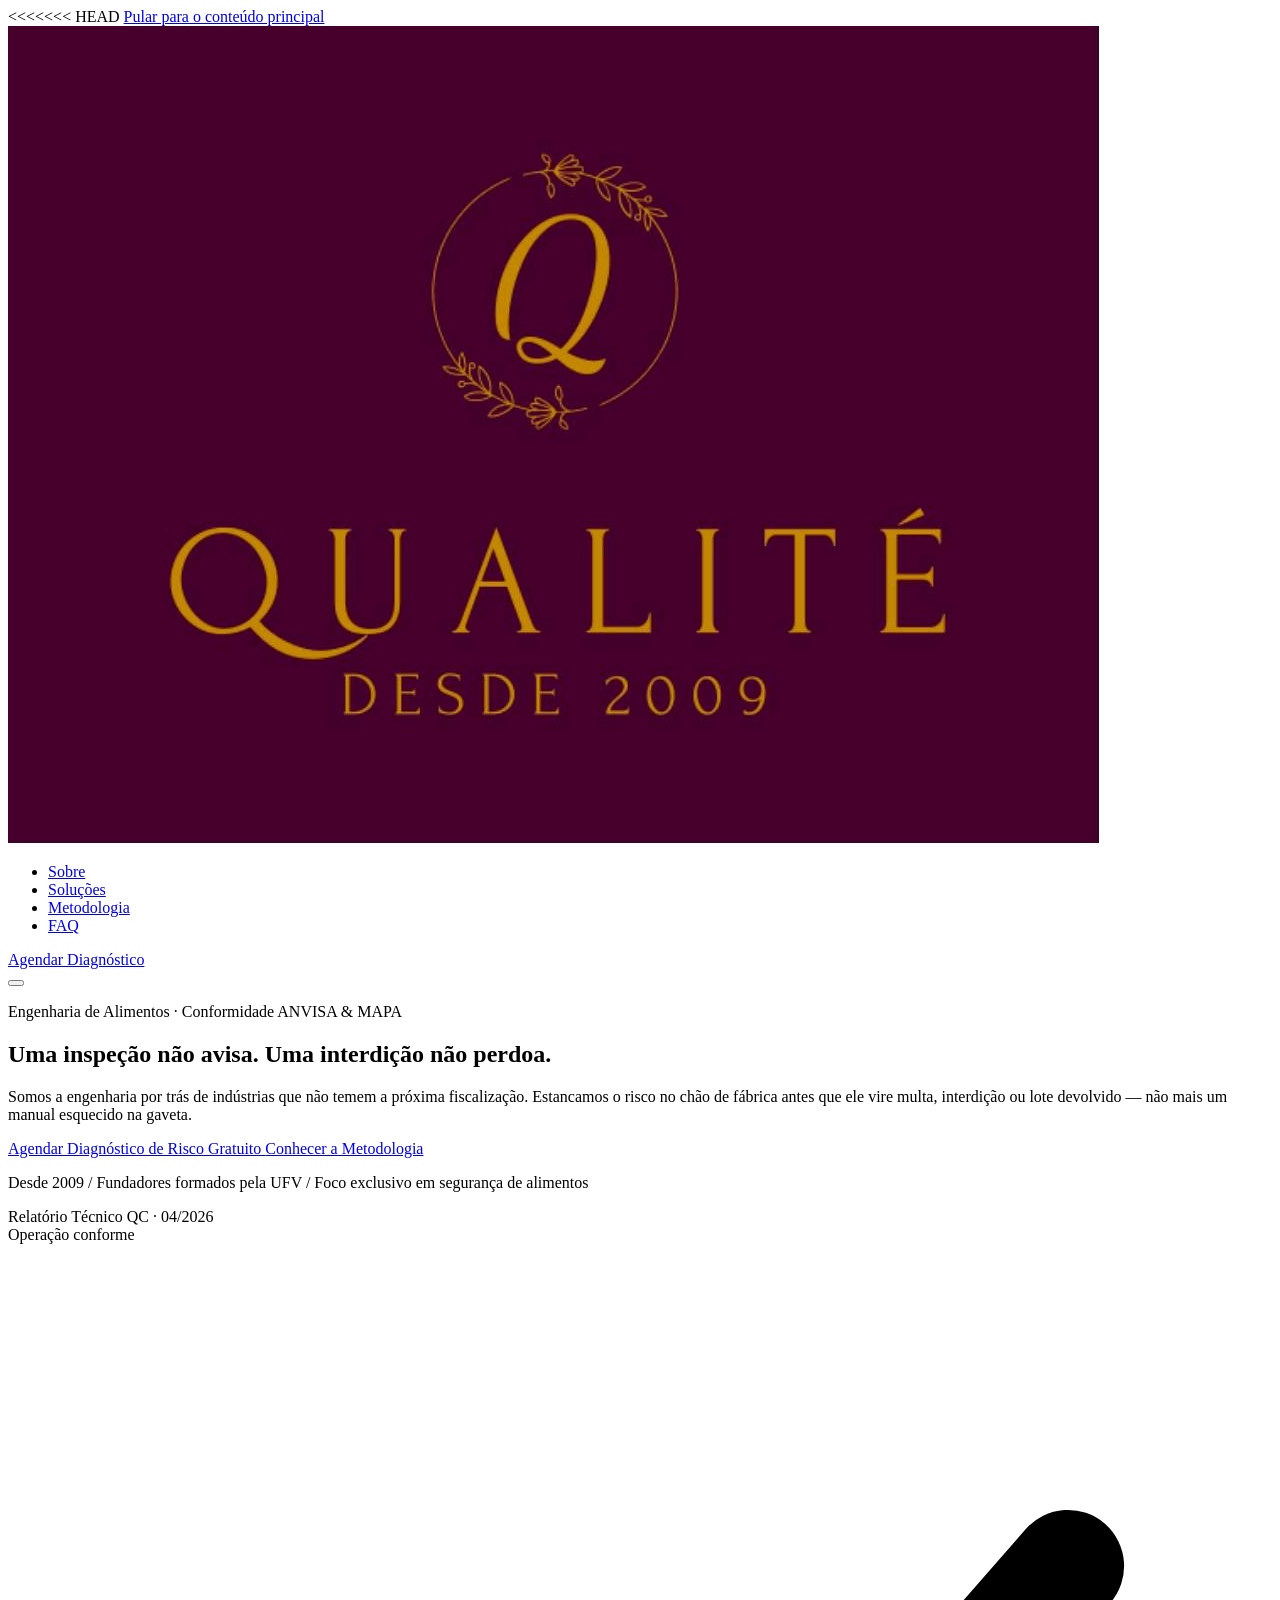
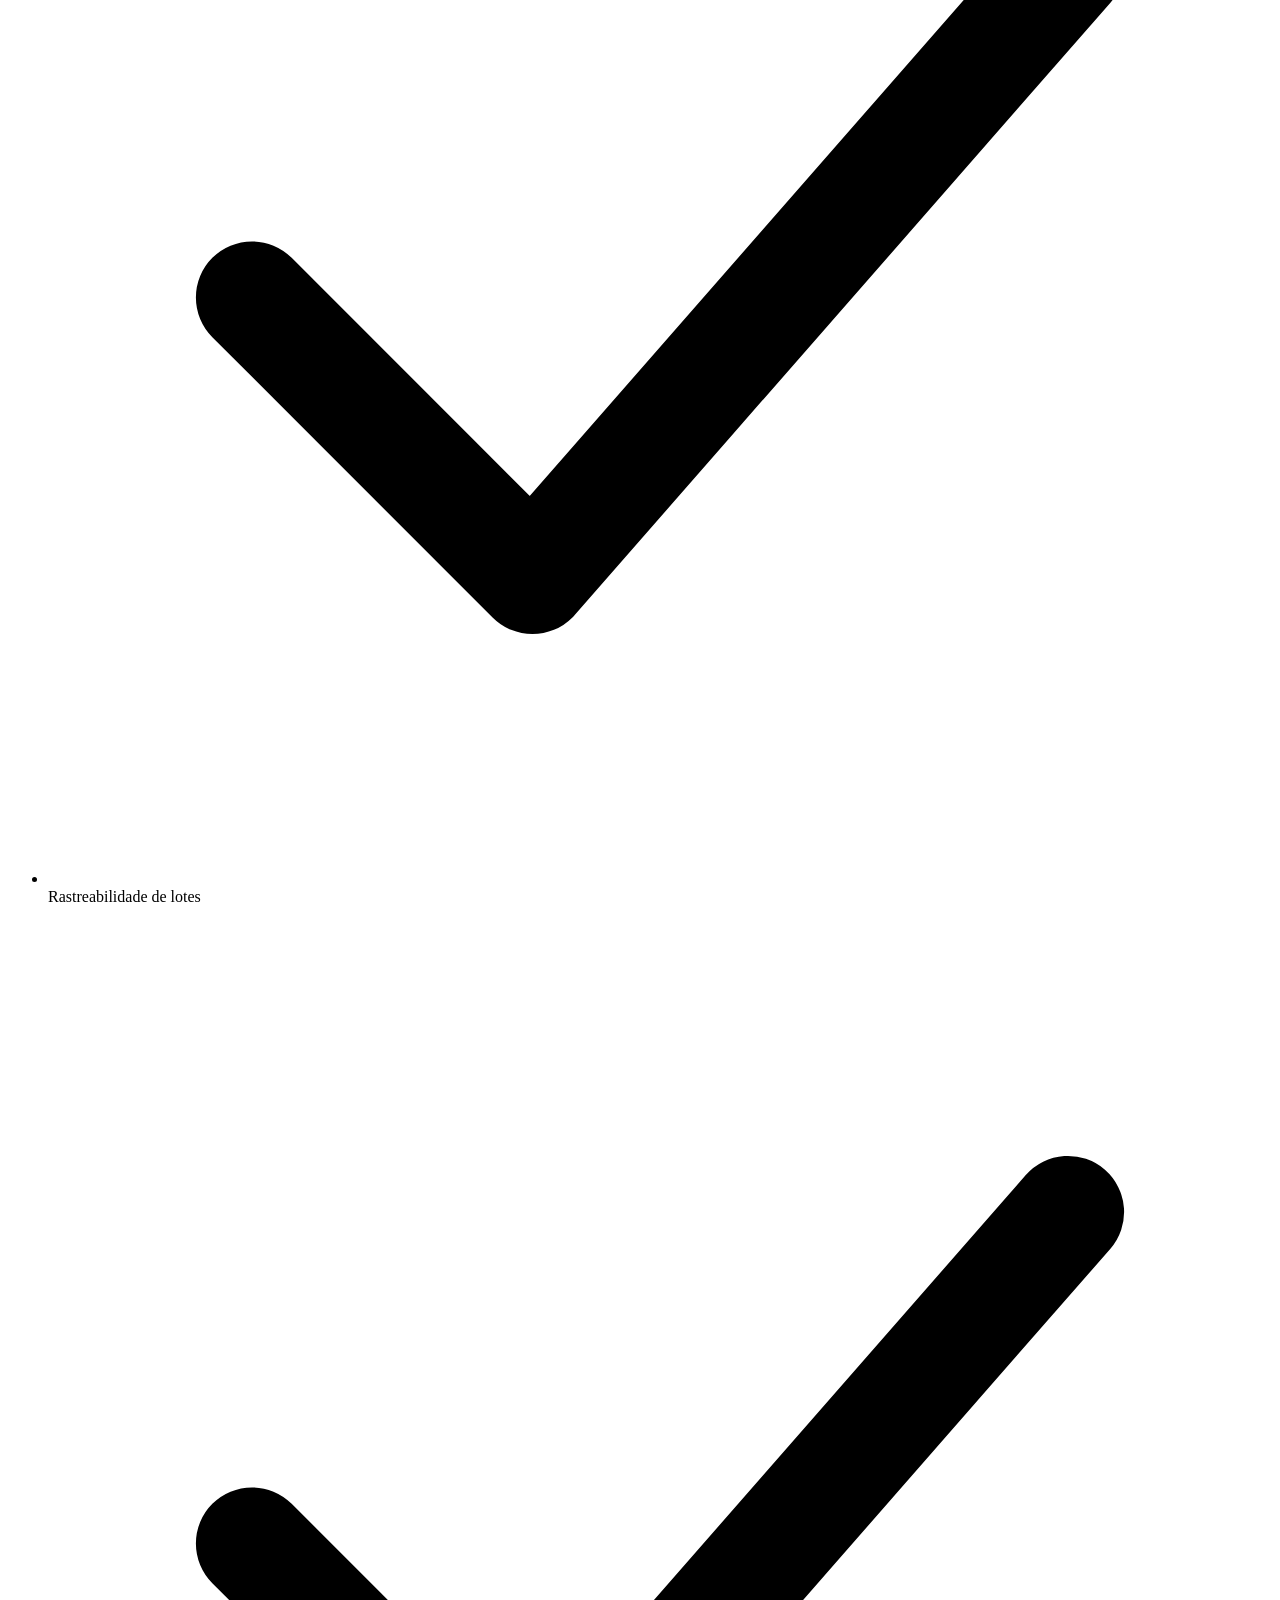
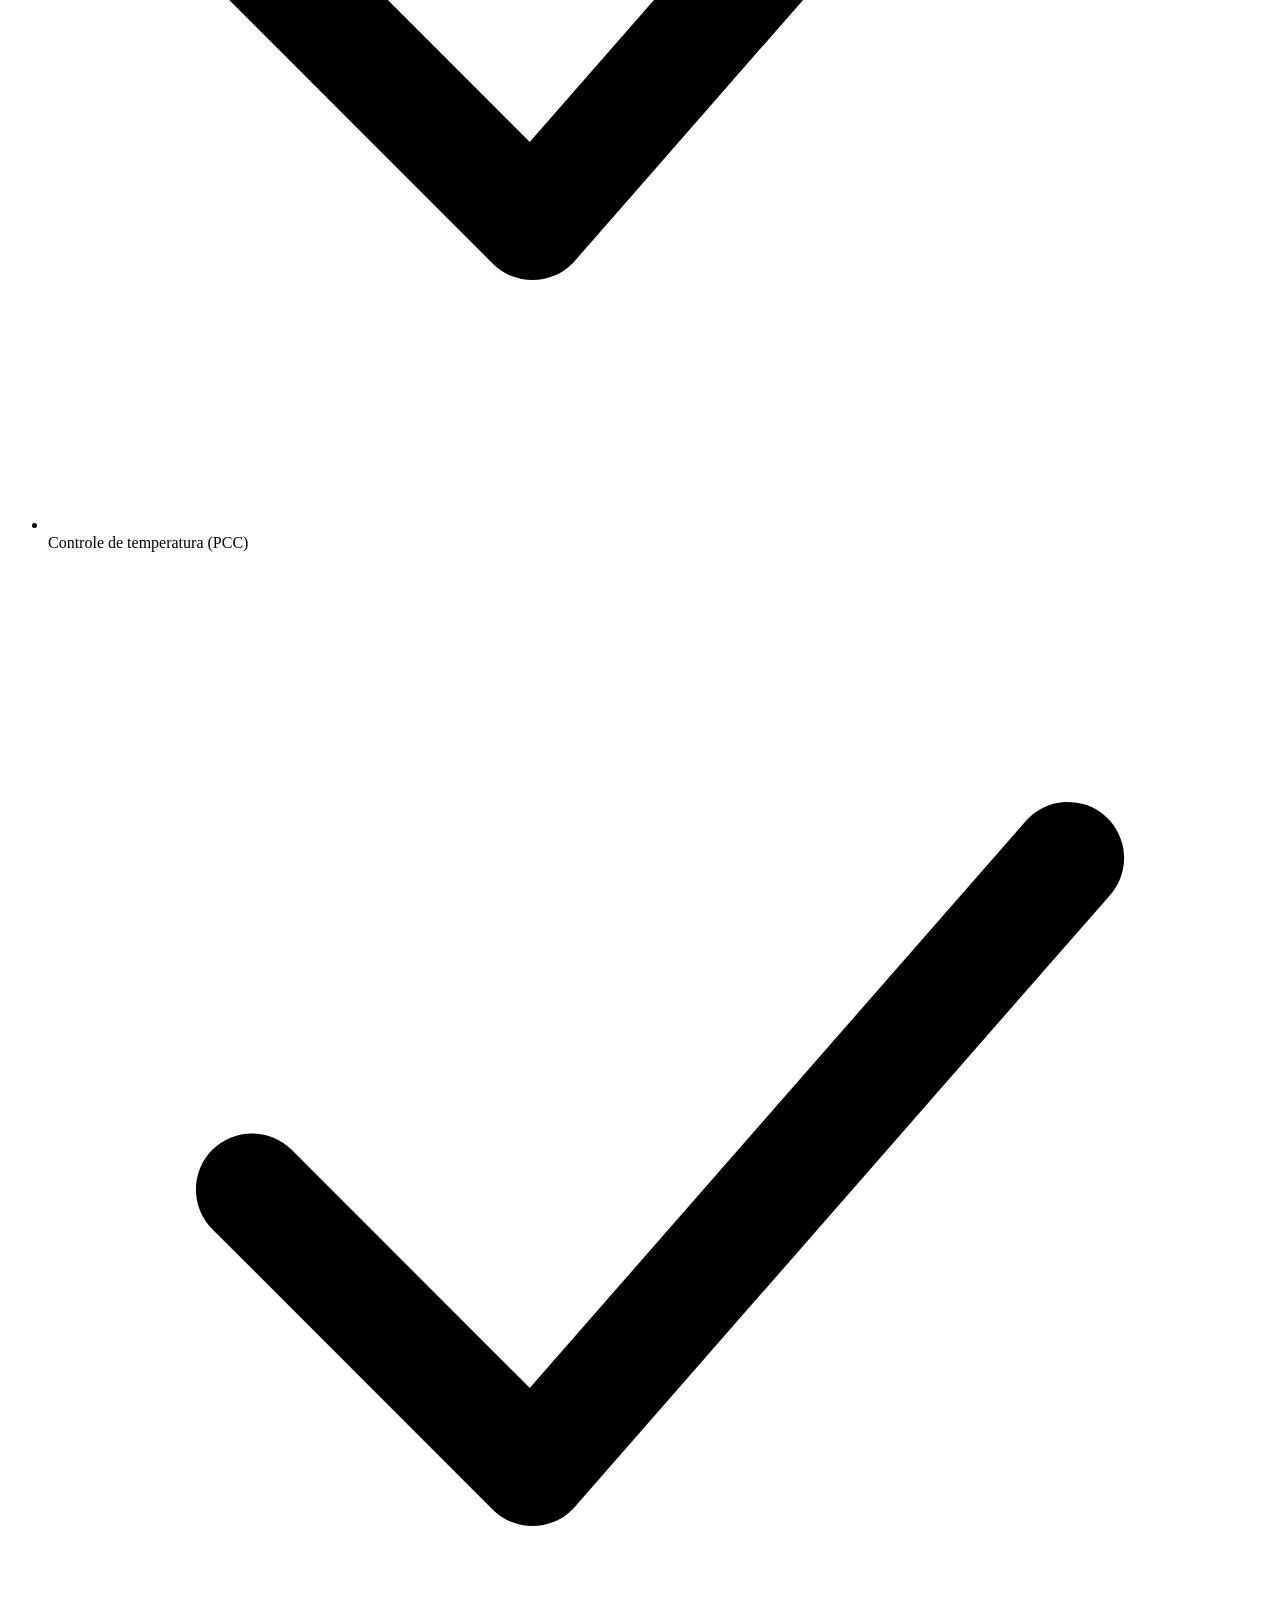
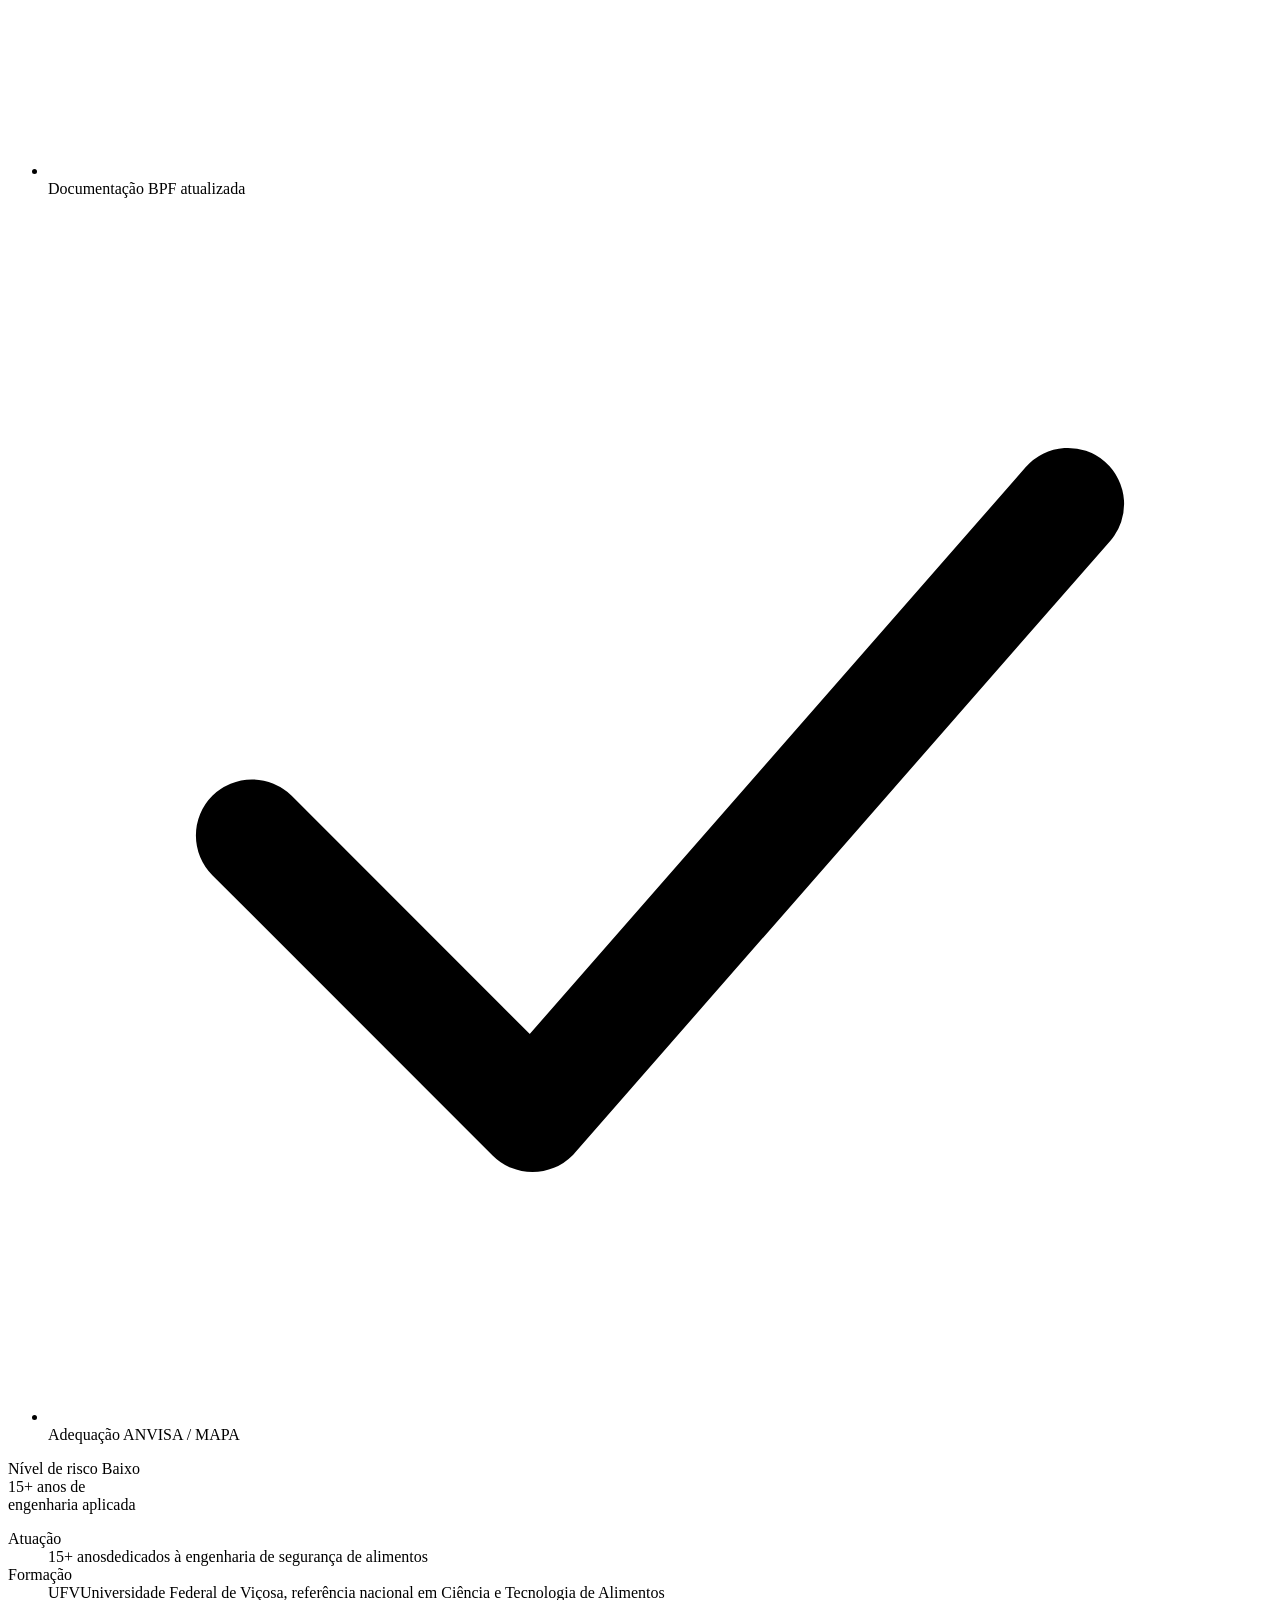
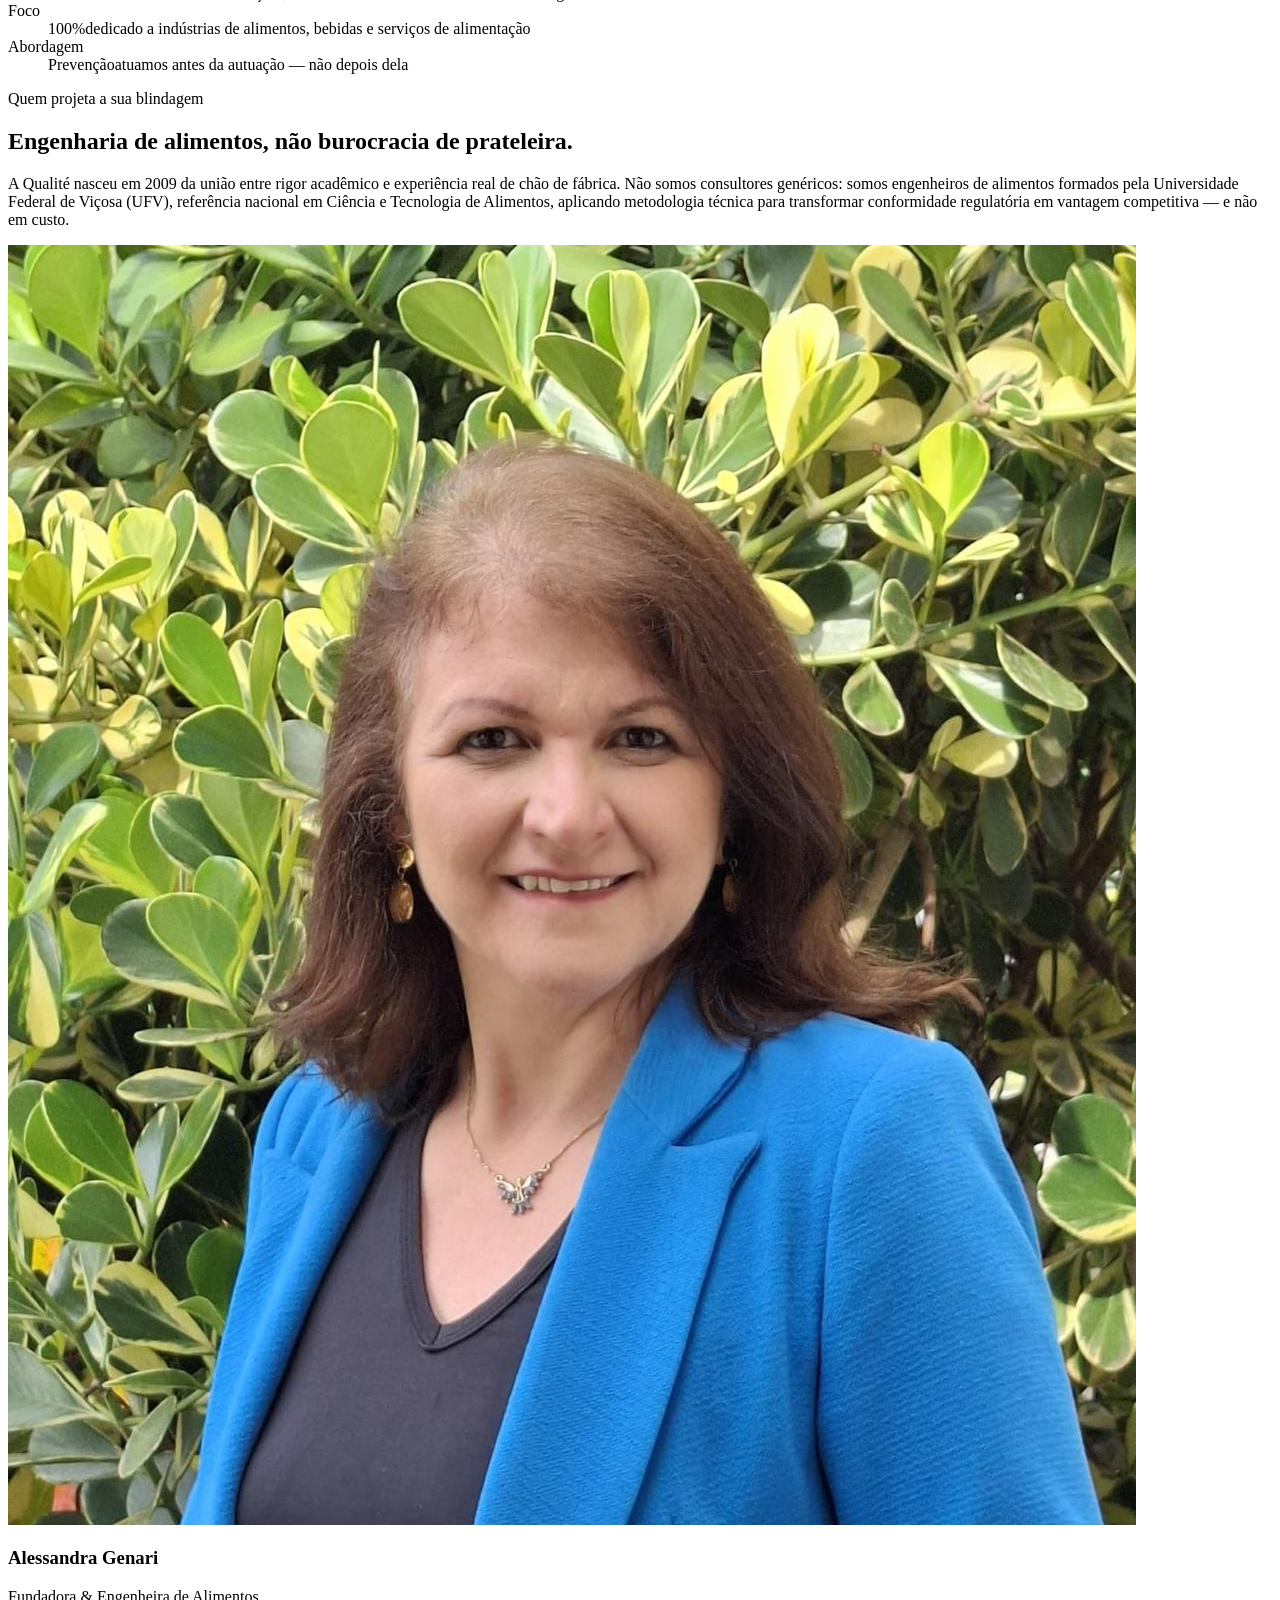
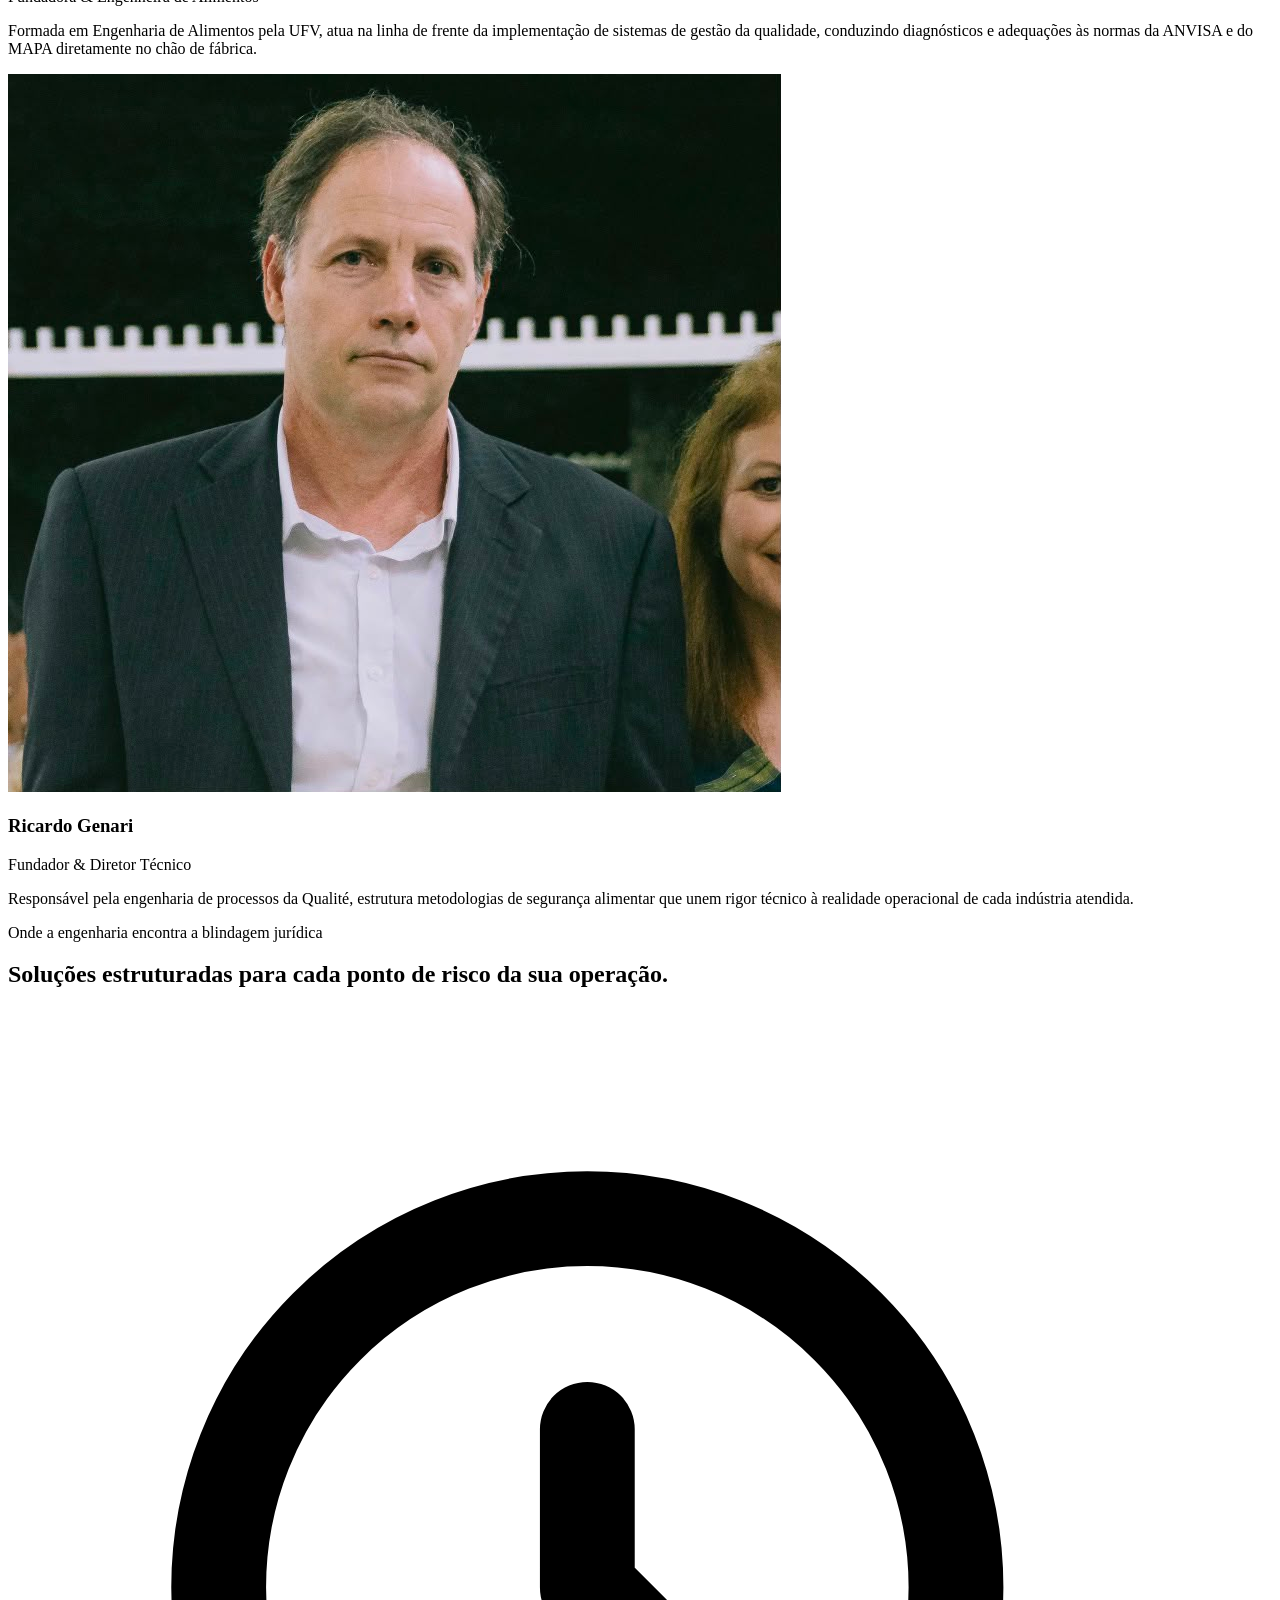
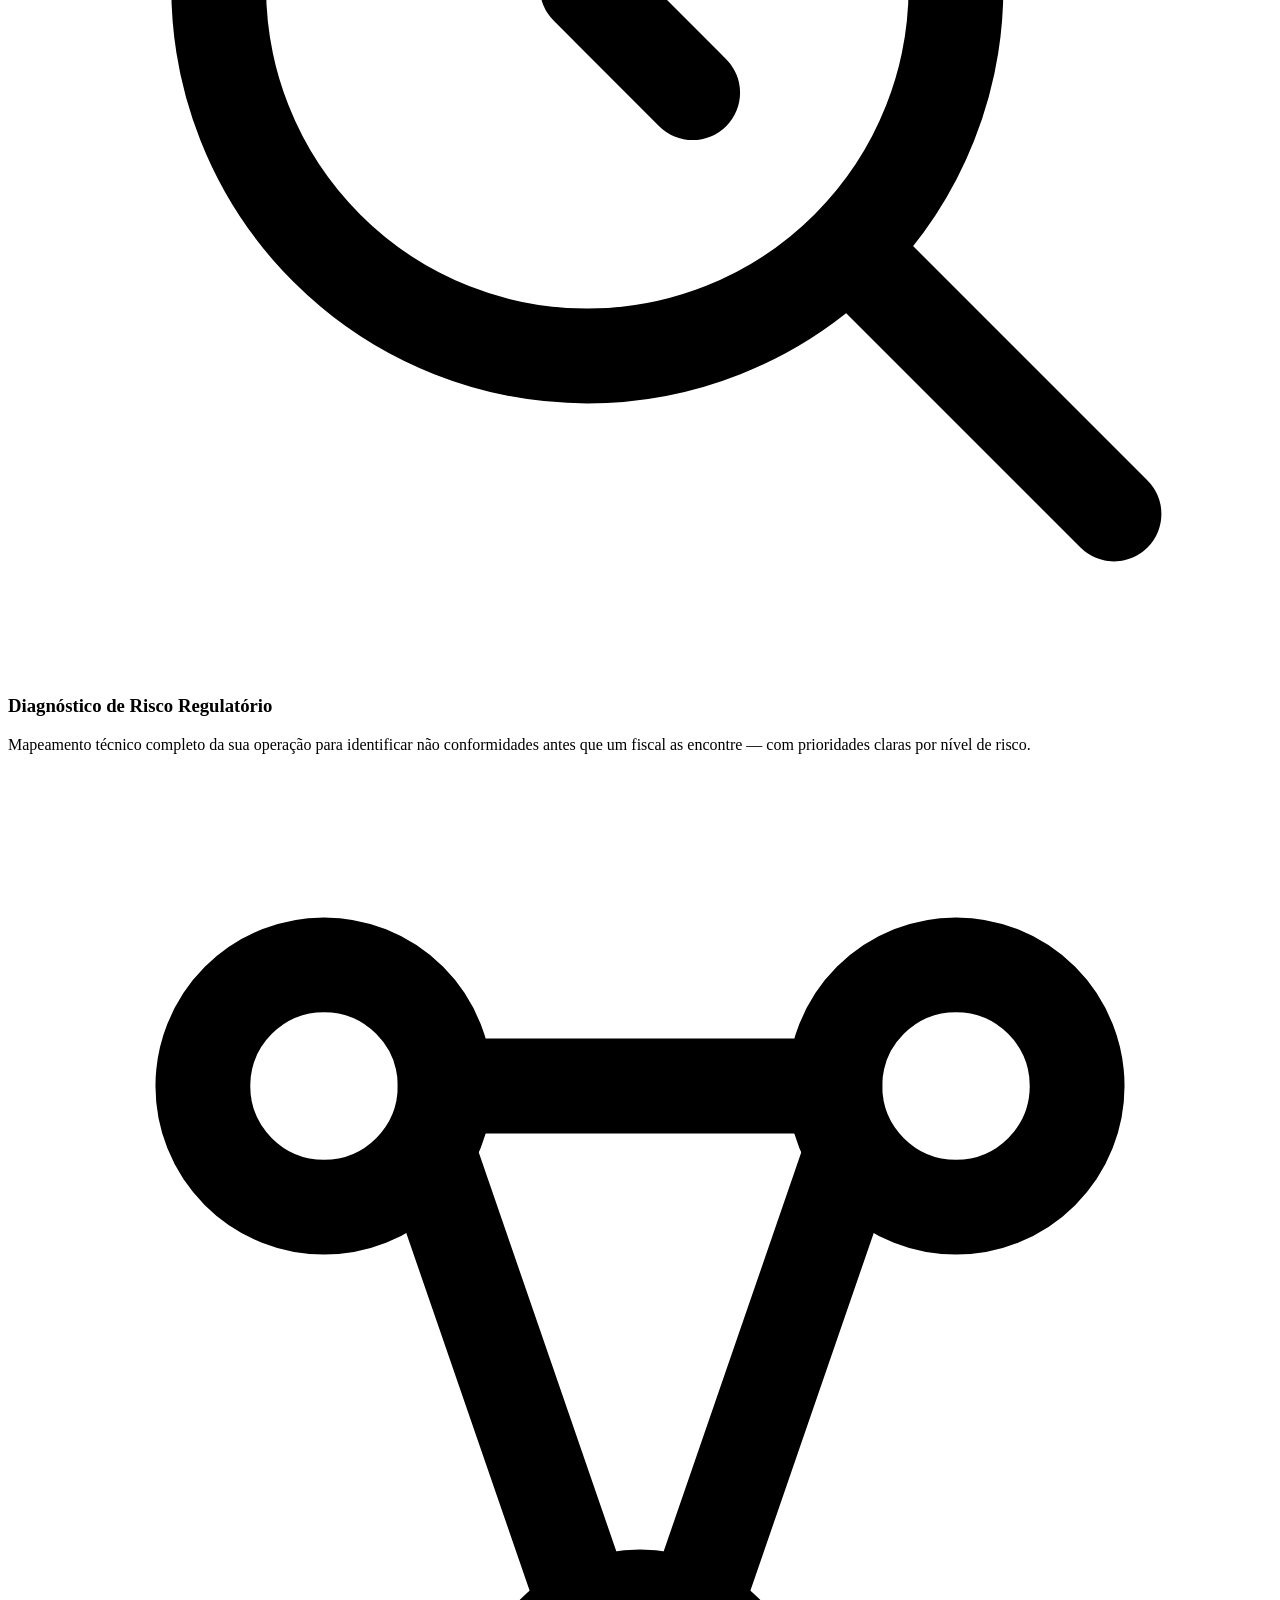
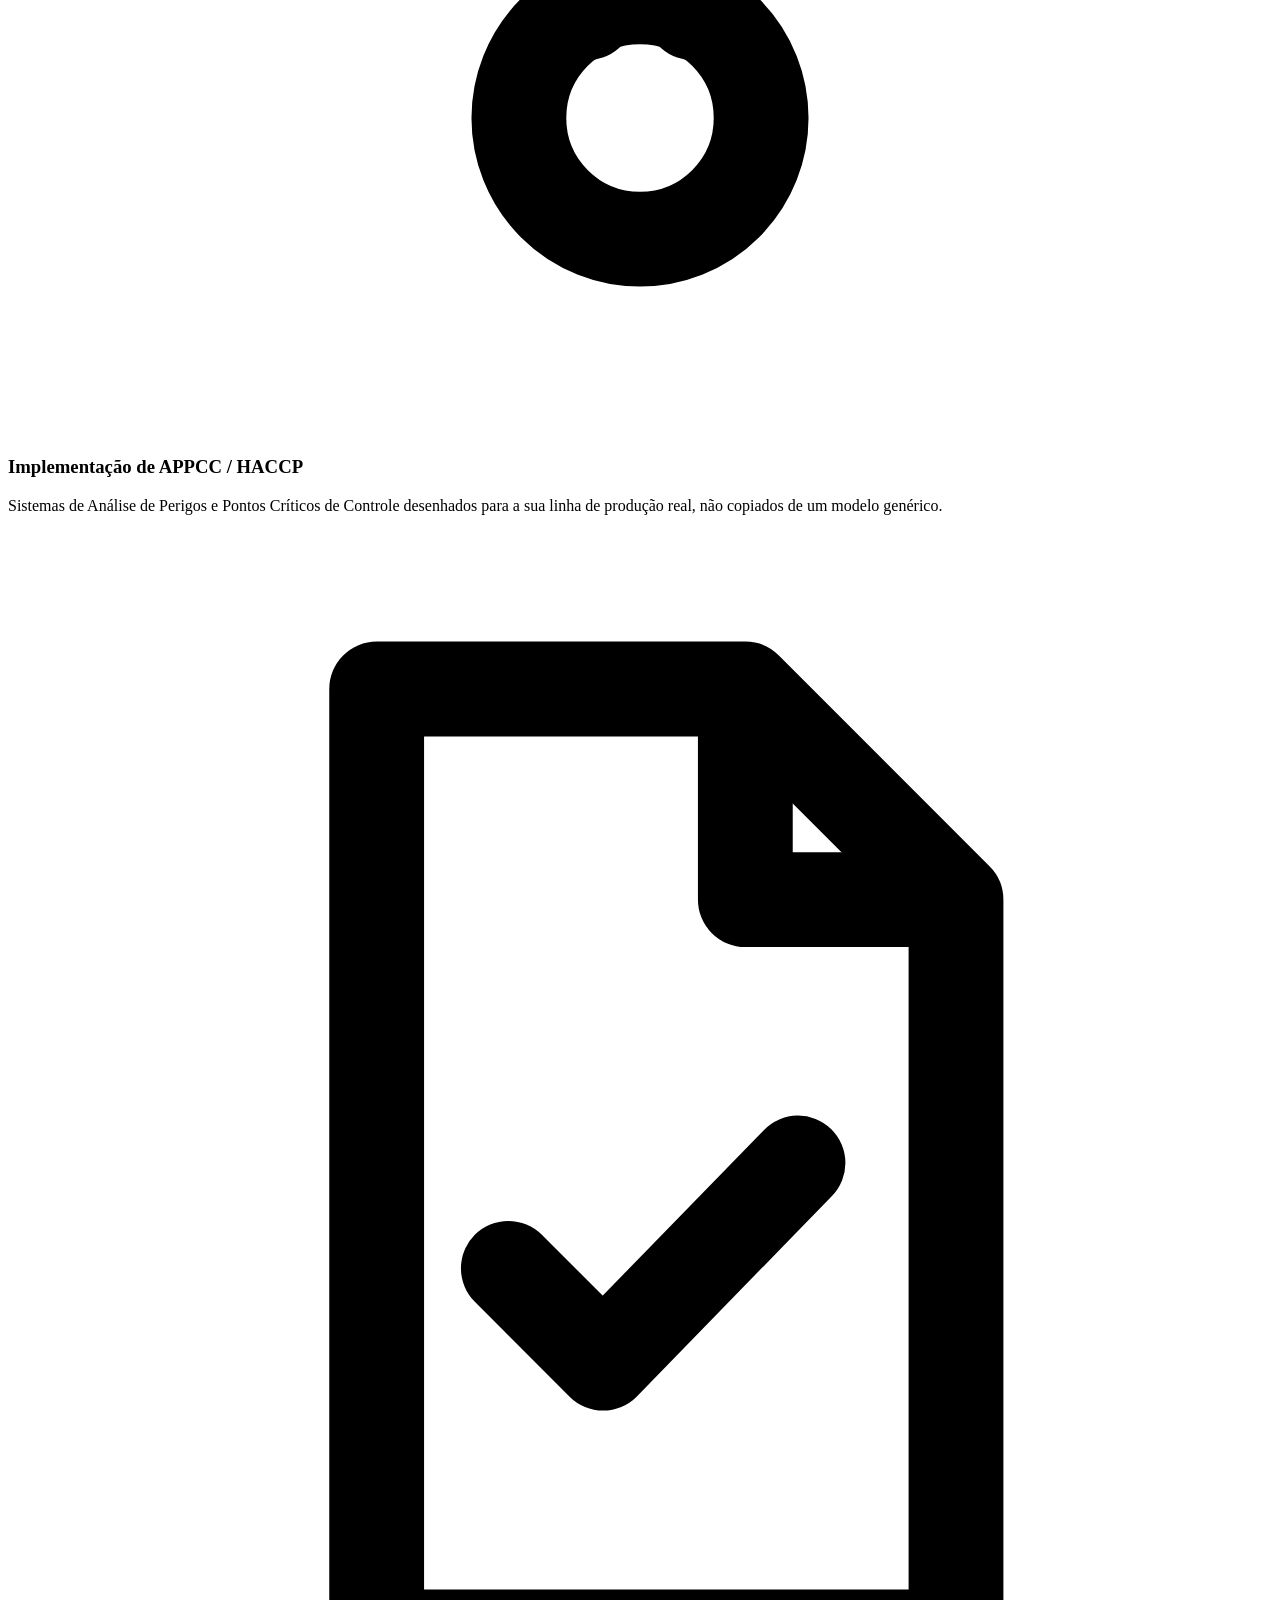
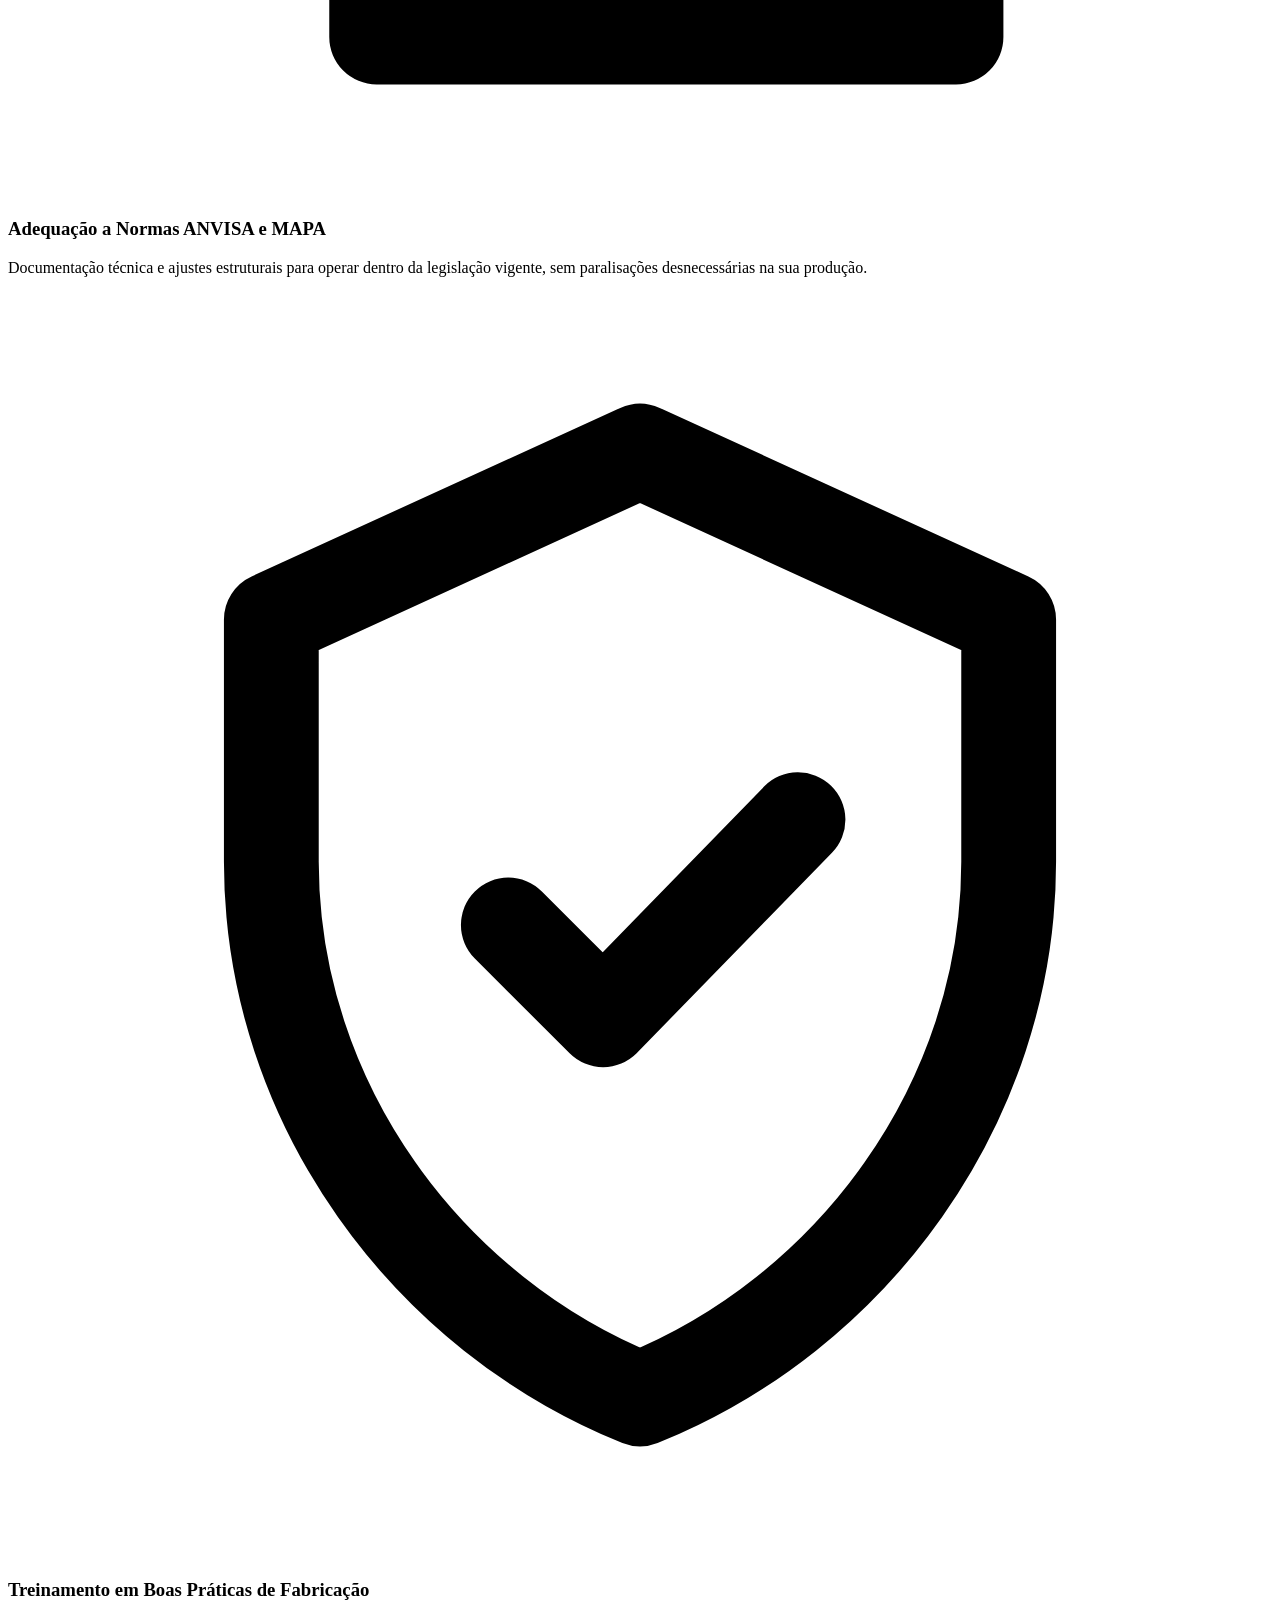
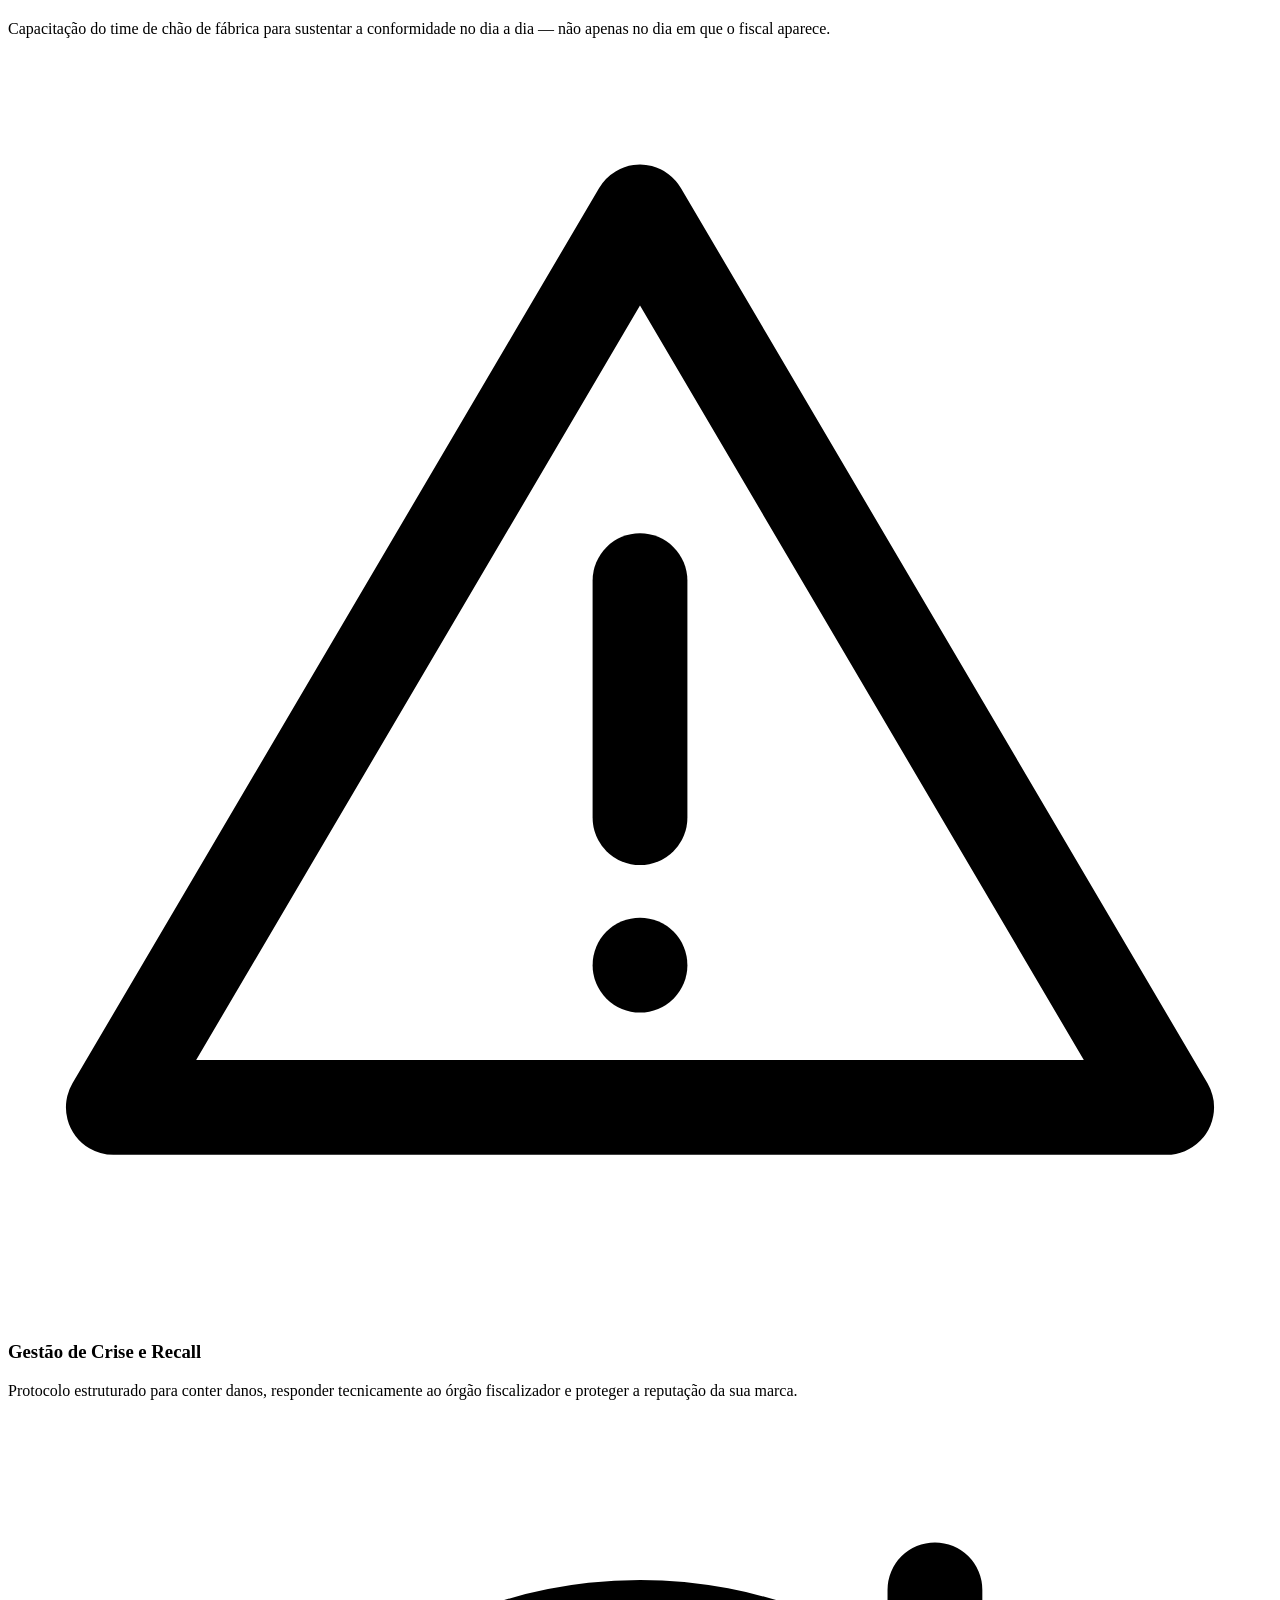
==== commit e2b36468: "update" ====
--- a/index.html
+++ b/index.html
@@ -1,6 +1,7 @@
 <!DOCTYPE html>
-<html lang="pt-BR">
+<html lang="pt-BR" class="smooth-scroll">
 <head>
+<<<<<<< HEAD
 <script>document.documentElement.classList.add('js');</script>
 <meta charset="UTF-8">
 <meta name="viewport" content="width=device-width, initial-scale=1.0">
@@ -423,5 +424,304 @@
 </a>
 
 <script src="script.js" defer></script>
+=======
+    <meta charset="UTF-8">
+    <meta name="viewport" content="width=device-width, initial-scale=1.0">
+    <meta http-equiv="X-UA-Compatible" content="IE=edge">
+    
+    <!-- SEO & Performance -->
+    <title>Qualité Consultoria | Engenharia de Alimentos e Conformidade ANVISA</title>
+    <meta name="description" content="Proteja sua indústria de alimentos contra multas e interdições. Consultoria especializada em engenharia de alimentos, BPF, APPCC e adequação à ANVISA.">
+    <meta name="keywords" content="consultoria em alimentos, adequação anvisa, vigilância sanitária, manual bpf, appcc, engenharia de alimentos">
+    <meta name="author" content="Qualité Consultoria em Alimentos">
+    <link rel="canonical" href="https://www.qualiteconsultoria.com.br">
+    
+    <!-- Open Graph / Social -->
+    <meta property="og:title" content="Qualité Consultoria | Blinde sua Indústria">
+    <meta property="og:description" content="Transformamos a adequação legal em lucro e segurança para sua indústria ou restaurante.">
+    <meta property="og:type" content="website">
+    <meta property="og:url" content="https://www.qualiteconsultoria.com.br">
+    <meta property="og:image" content="https://www.qualiteconsultoria.com.br/og-image.jpg">
+    
+    <!-- Preconnect & Fonts -->
+    <link rel="preconnect" href="https://fonts.googleapis.com">
+    <link rel="preconnect" href="https://fonts.gstatic.com" crossorigin>
+    <link href="https://fonts.googleapis.com/css2?family=Inter:wght@400;500;600;700;800&display=swap" rel="stylesheet">
+    
+    <link rel="stylesheet" href="style.css">
+</head>
+<body>
+    <header class="header" id="header" data-header>
+        <div class="container header-container">
+            <a href="#hero" class="logo" aria-label="Qualité Início">
+                <span class="logo-text">Qualité</span><span class="logo-dot">.</span>
+            </a>
+            
+            <nav class="navbar" id="navbar" aria-label="Navegação Principal">
+                <ul class="nav-list">
+                    <li><a href="#hero" class="nav-link active">Início</a></li>
+                    <li><a href="#about" class="nav-link">A Empresa</a></li>
+                    <li><a href="#services" class="nav-link">Soluções</a></li>
+                    <li><a href="#process" class="nav-link">Metodologia</a></li>
+                    <li><a href="#faq" class="nav-link">FAQ</a></li>
+                </ul>
+            </nav>
+            
+            <div class="header-actions">
+                <a href="#contato" class="btn btn-primary btn-sm">Falar com Especialista</a>
+                <button class="mobile-menu-toggle" aria-controls="navbar" aria-label="Abrir menu" aria-expanded="false">
+                    <span class="hamburger"></span>
+                </button>
+            </div>
+        </div>
+    </header>
+
+    <main>
+        <section id="hero" class="hero section-padding">
+            <div class="hero-glow hero-glow-1"></div>
+            <div class="hero-glow hero-glow-2"></div>
+            <div class="container hero-container">
+                <div class="hero-content reveal">
+                    <span class="badge-pill">Autoridade em Segurança Alimentar</span>
+                    <h1 class="headline">
+                        Blinde sua operação contra <span>falhas e interdições.</span>
+                    </h1>
+                    <p class="subheadline">
+                        Engenharia de precisão para adequação à ANVISA e MAPA. Transformamos o risco sanitário em segurança operacional, eliminando desperdícios e protegendo o caixa da sua indústria.
+                    </p>
+                    <div class="hero-buttons">
+                        <a href="#contato" class="btn btn-primary">Diagnóstico Estratégico</a>
+                        <a href="#services" class="btn btn-outline">Ver Soluções</a>
+                    </div>
+                </div>
+                
+                <div class="hero-visual reveal stagger-1">
+                    <div class="image-wrapper glass-border">
+                        <picture>
+                            <!-- Adicione suas imagens otimizadas aqui -->
+                            <img src="mao.webp" width="600" height="600" alt="Processo de auditoria em indústria de alimentos" fetchpriority="high">
+                        </picture>
+                        <div class="experience-badge glass-panel">
+                            <span class="badge-number">14+</span>
+                            <span class="badge-text">Anos de<br>Resultados</span>
+                        </div>
+                    </div>
+                </div>
+            </div>
+        </section>
+
+        <section id="trust" class="trust-banner">
+            <div class="container trust-grid">
+                <div class="trust-card reveal">
+                    <div class="trust-icon">
+                        <svg viewBox="0 0 24 24" fill="none" stroke="currentColor" stroke-width="2" stroke-linecap="round" stroke-linejoin="round"><path d="M22 11.08V12a10 10 0 1 1-5.93-9.14"></path><polyline points="22 4 12 14.01 9 11.01"></polyline></svg>
+                    </div>
+                    <h3>Auditoria Rigorosa</h3>
+                    <p>Mapeamento de 100% dos riscos</p>
+                </div>
+                <div class="trust-card reveal stagger-1">
+                    <div class="trust-icon">
+                        <svg viewBox="0 0 24 24" fill="none" stroke="currentColor" stroke-width="2" stroke-linecap="round" stroke-linejoin="round"><path d="M12 22s8-4 8-10V5l-8-3-8 3v7c0 6 8 10 8 10z"></path></svg>
+                    </div>
+                    <h3>Blindagem Jurídica</h3>
+                    <p>Aprovação garantida na fiscalização</p>
+                </div>
+                <div class="trust-card reveal stagger-2">
+                    <div class="trust-icon">
+                        <svg viewBox="0 0 24 24" fill="none" stroke="currentColor" stroke-width="2" stroke-linecap="round" stroke-linejoin="round"><circle cx="12" cy="12" r="10"></circle><polyline points="12 6 12 12 16 14"></polyline></svg>
+                    </div>
+                    <h3>Engenharia (UFV)</h3>
+                    <p>Ciência aplicada à produção</p>
+                </div>
+                <div class="trust-card reveal stagger-3">
+                    <div class="trust-icon">
+                        <svg viewBox="0 0 24 24" fill="none" stroke="currentColor" stroke-width="2" stroke-linecap="round" stroke-linejoin="round"><path d="M23 21v-2a4 4 0 0 0-3-3.87"></path><path d="M16 3.13a4 4 0 0 1 0 7.75"></path><path d="M17 21v-2a4 4 0 0 0-4-4H5a4 4 0 0 0-4 4v2"></path><circle cx="9" cy="7" r="4"></circle></svg>
+                    </div>
+                    <h3>Cultura de Qualidade</h3>
+                    <p>Equipe engajada e consciente</p>
+                </div>
+            </div>
+        </section>
+
+        <section id="about" class="section-padding about">
+            <div class="container about-container">
+                <div class="about-visual reveal">
+                    <div class="image-grid">
+                        <img src="AlessandraGenari.jpeg" width="300" height="400" alt="Engenheira Alexandra Genari" class="img-primary glass-border" loading="lazy">
+                        <img src="RicardoGenari.jpeg" width="250" height="350" alt="Engenheiro Ricardo Genari" class="img-secondary glass-border" loading="lazy">
+                    </div>
+                </div>
+                <div class="about-content reveal stagger-1">
+                    <span class="section-tag">A Engenharia por trás da marca</span>
+                    <h2 class="section-title">Não deixe sua reputação nas mãos da sorte.</h2>
+                    <p class="section-desc">
+                        Um único lote contaminado destrói anos de trabalho. Desde 2009, atuamos como o escudo protetor da sua indústria. Fundada pelos engenheiros <strong>Alexandra Genari</strong> e <strong>Ricardo Genari</strong> (UFV), a Qualité não entrega apenas papéis. Nós entramos na sua operação, estancamos o desperdício e implementamos processos à prova de falhas.
+                    </p>
+                    
+                    <ul class="feature-list">
+                        <li>
+                            <svg viewBox="0 0 24 24" fill="none" stroke="currentColor" stroke-width="2"><polyline points="20 6 9 17 4 12"></polyline></svg>
+                            Transparência e rigor científico
+                        </li>
+                        <li>
+                            <svg viewBox="0 0 24 24" fill="none" stroke="currentColor" stroke-width="2"><polyline points="20 6 9 17 4 12"></polyline></svg>
+                            Foco implacável em lucratividade
+                        </li>
+                    </ul>
+                </div>
+            </div>
+        </section>
+
+        <section id="services" class="section-padding bg-alt">
+            <div class="container">
+                <div class="section-header text-center reveal">
+                    <span class="section-tag">Nossas Soluções</span>
+                    <h2 class="section-title">Adequação técnica que gera vantagem competitiva.</h2>
+                    <p class="section-subtitle">Desenvolvemos soluções táticas que estabilizam sua operação e eliminam vulnerabilidades sanitárias pela raiz.</p>
+                </div>
+
+                <div class="services-grid">
+                    <article class="card service-card reveal">
+                        <div class="card-icon">
+                            <svg viewBox="0 0 24 24" fill="none" stroke="currentColor" stroke-width="2"><path d="M14 2H6a2 2 0 0 0-2 2v16a2 2 0 0 0 2 2h12a2 2 0 0 0 2-2V8z"></path><polyline points="14 2 14 8 20 8"></polyline><line x1="16" y1="13" x2="8" y2="13"></line><line x1="16" y1="17" x2="8" y2="17"></line><polyline points="10 9 9 9 8 9"></polyline></svg>
+                        </div>
+                        <h3>Manuais BPF & POPs</h3>
+                        <p>Mapeamento e padronização total da sua operação. Documentação técnica real que orienta a equipe e garante aprovação legal inquestionável.</p>
+                    </article>
+
+                    <article class="card service-card reveal stagger-1">
+                        <div class="card-icon">
+                            <svg viewBox="0 0 24 24" fill="none" stroke="currentColor" stroke-width="2"><path d="M21.21 15.89A10 10 0 1 1 8 2.83"></path><path d="M22 12A10 10 0 0 0 12 2v10z"></path></svg>
+                        </div>
+                        <h3>Assessoria Contínua</h3>
+                        <p>Inspeções rigorosas no chão de fábrica. Corrigimos desvios operacionais em tempo real para criar uma produção autogerenciável e segura.</p>
+                    </article>
+
+                    <article class="card service-card reveal stagger-2">
+                        <div class="card-icon">
+                            <svg viewBox="0 0 24 24" fill="none" stroke="currentColor" stroke-width="2"><path d="M17 21v-2a4 4 0 0 0-4-4H5a4 4 0 0 0-4 4v2"></path><circle cx="9" cy="7" r="4"></circle><path d="M23 21v-2a4 4 0 0 0-3-3.87"></path><path d="M16 3.13a4 4 0 0 1 0 7.75"></path></svg>
+                        </div>
+                        <h3>Capacitação Comportamental</h3>
+                        <p>Mudança profunda na cultura da sua equipe. Treinamentos táticos que reduzem drasticamente falhas humanas e perdas de insumos.</p>
+                    </article>
+                </div>
+            </div>
+        </section>
+
+        <section id="process" class="section-padding">
+            <div class="container">
+                <div class="section-header text-center reveal">
+                    <span class="section-tag">Metodologia Validada</span>
+                    <h2 class="section-title">Como blindamos o seu negócio</h2>
+                </div>
+
+                <div class="timeline">
+                    <div class="timeline-item reveal">
+                        <div class="timeline-marker">1</div>
+                        <div class="timeline-content card">
+                            <h3>Raio-X de Vulnerabilidades</h3>
+                            <p>Mapeamos cada centímetro da instalação para descobrir onde o dinheiro escoa e onde estão os riscos de autuação.</p>
+                        </div>
+                    </div>
+                    <div class="timeline-item reveal">
+                        <div class="timeline-marker">2</div>
+                        <div class="timeline-content card">
+                            <h3>Plano de Ação Estratégico</h3>
+                            <p>Desenhamos a rota mais rápida para a conformidade, priorizando riscos imediatos e respeitando seu fluxo de caixa.</p>
+                        </div>
+                    </div>
+                    <div class="timeline-item reveal">
+                        <div class="timeline-marker">3</div>
+                        <div class="timeline-content card">
+                            <h3>Auditoria de Choque</h3>
+                            <p>Corrigimos desvios diretamente com a equipe, garantindo que os novos comportamentos sobrevivam sob a pressão diária.</p>
+                        </div>
+                    </div>
+                </div>
+            </div>
+        </section>
+
+        <section id="faq" class="section-padding bg-alt">
+            <div class="container">
+                <div class="section-header text-center reveal">
+                    <span class="section-tag">Clareza e Transparência</span>
+                    <h2 class="section-title">Perguntas Frequentes</h2>
+                </div>
+                
+                <div class="accordion-wrapper reveal stagger-1">
+                    <div class="accordion-item card">
+                        <button class="accordion-trigger" aria-expanded="false" aria-controls="faq-1">
+                            <span>Por que não usar um Manual de BPF genérico?</span>
+                            <span class="accordion-icon" aria-hidden="true"></span>
+                        </button>
+                        <div class="accordion-content" id="faq-1">
+                            <p>Documentos genéricos são iscas para multas. Fiscais identificam imediatamente textos que não refletem o chão de fábrica. Construímos defesas técnicas baseadas exclusivamente na sua realidade operacional.</p>
+                        </div>
+                    </div>
+
+                    <div class="accordion-item card">
+                        <button class="accordion-trigger" aria-expanded="false" aria-controls="faq-2">
+                            <span>A adequação vai travar minha produção?</span>
+                            <span class="accordion-icon" aria-hidden="true"></span>
+                        </button>
+                        <div class="accordion-content" id="faq-2">
+                            <p>Absolutamente não. Nosso método foi criado no chão de fábrica e para o chão de fábrica. Inserimos as melhorias gradualmente, sem quebrar a fluidez e a agilidade que suas vendas exigem.</p>
+                        </div>
+                    </div>
+                </div>
+            </div>
+        </section>
+
+        <section id="contato" class="section-padding">
+            <div class="container">
+                <div class="cta-banner card reveal">
+                    <h2 class="section-title">Quanto custa o risco que sua empresa corre hoje?</h2>
+                    <p class="section-subtitle">Não espere uma notificação da vigilância sanitária. Blinde sua operação agora.</p>
+                    <a href="https://wa.me/SEUNUMERO" target="_blank" rel="noopener noreferrer" class="btn btn-primary btn-large">
+                        Agendar Diagnóstico Gratuito
+                    </a>
+                </div>
+            </div>
+        </section>
+    </main>
+
+    <footer class="footer">
+        <div class="container footer-grid">
+            <div class="footer-brand">
+                <a href="#hero" class="logo">
+                    <span class="logo-text">Qualité</span><span class="logo-dot">.</span>
+                </a>
+                <p>Engenharia estratégica dedicada a blindar negócios contra riscos sanitários desde 2009.</p>
+            </div>
+            
+            <div class="footer-links">
+                <h4>Navegação</h4>
+                <ul>
+                    <li><a href="#about">A Empresa</a></li>
+                    <li><a href="#services">Soluções</a></li>
+                    <li><a href="#process">Método</a></li>
+                </ul>
+            </div>
+            
+            <div class="footer-contact">
+                <h4>Contato</h4>
+                <ul>
+                    <li>Tremembé, SP</li>
+                    <li>contato@qualiteconsultoria.com.br</li>
+                    <li>Responsáveis Técnicos: CREA/CRQ (Adicionar)</li>
+                </ul>
+            </div>
+        </div>
+        <div class="container footer-bottom">
+            <p>&copy; 2026 Qualité Consultoria em Alimentos. Todos os direitos reservados.</p>
+        </div>
+    </footer>
+
+    <a href="https://wa.me/SEUNUMERO" class="fab-whatsapp" aria-label="Fale conosco pelo WhatsApp" target="_blank" rel="noopener noreferrer">
+        <svg viewBox="0 0 24 24" fill="currentColor" width="28" height="28"><path d="M17.472 14.382c-.297-.149-1.758-.867-2.03-.967-.273-.099-.471-.148-.67.15-.197.297-.767.966-.94 1.164-.173.199-.347.223-.644.075-.297-.15-1.255-.463-2.39-1.475-.883-.788-1.48-1.761-1.653-2.059-.173-.297-.018-.458.13-.606.134-.133.298-.347.446-.52.149-.174.198-.298.298-.497.099-.198.05-.371-.025-.52-.075-.149-.669-1.612-.916-2.207-.242-.579-.487-.5-.669-.51a12.8 12.8 0 0 0-.57-.01c-.198 0-.52.074-.792.372-.272.297-1.04 1.016-1.04 2.479 0 1.462 1.065 2.875 1.213 3.074.149.198 2.096 3.2 5.077 4.487.709.306 1.262.489 1.694.625.712.227 1.36.195 1.871.118.571-.085 1.758-.719 2.006-1.413.248-.694.248-1.289.173-1.413-.074-.124-.272-.198-.57-.347m-5.421 7.403h-.004a9.87 9.87 0 0 1-5.031-1.378l-.361-.214-3.741.982.998-3.648-.235-.374a9.86 9.86 0 0 1-1.51-5.26c.001-5.45 4.436-9.884 9.888-9.884 2.64 0 5.122 1.03 6.988 2.898a9.825 9.825 0 0 1 2.893 6.994c-.003 5.45-4.437 9.884-9.885 9.884m8.413-18.297A11.815 11.815 0 0 0 12.05 0C5.495 0 .16 5.335.157 11.892c0 2.096.547 4.142 1.588 5.945L.057 24l6.305-1.654a11.882 11.882 0 0 0 5.683 1.448h.005c6.554 0 11.89-5.335 11.893-11.893a11.821 11.821 0 0 0-3.48-8.413Z"/></svg>
+    </a>
+
+    <script src="script.js" defer></script>
+>>>>>>> main
 </body>
 </html>
--- a/style.css
+++ b/style.css
@@ -1,4 +1,5 @@
 /* ==========================================================================
+<<<<<<< HEAD
    QUALITÉ CONSULTORIA — Design System
    Paleta: papel/tinta/esmeralda · Tipografia: Inter + IBM Plex Mono
    ========================================================================== */
@@ -54,11 +55,54 @@
 
   --ease: cubic-bezier(0.16, 1, 0.3, 1);
   --transition: 280ms var(--ease);
+=======
+   Design System & Tokens (Estilo Stripe/Vercel)
+   ========================================================================== */
+:root {
+    /* Cores Premium - Minimalismo B2B */
+    --color-bg-main: #FAFAFA;
+    --color-bg-alt: #F3F4F6;
+    --color-bg-card: #FFFFFF;
+    
+    --color-text-primary: #111827;
+    --color-text-secondary: #4B5563;
+    --color-text-muted: #9CA3AF;
+    
+    --color-brand-primary: #0F172A; /* Slate 900 */
+    --color-brand-accent: #059669; /* Emerald 600 - Pontos focais */
+    --color-brand-accent-hover: #047857;
+    
+    /* Bordas e Sombras (Subtis e Multi-camadas) */
+    --border-subtle: 1px solid rgba(0, 0, 0, 0.05);
+    --border-radius-sm: 6px;
+    --border-radius-md: 12px;
+    --border-radius-lg: 24px;
+    
+    --shadow-sm: 0 1px 2px rgba(0,0,0,0.04);
+    --shadow-md: 0 4px 6px -1px rgba(0,0,0,0.02), 0 2px 4px -1px rgba(0,0,0,0.02);
+    --shadow-lg: 0 10px 15px -3px rgba(0,0,0,0.02), 0 4px 6px -2px rgba(0,0,0,0.01);
+    --shadow-hover: 0 20px 25px -5px rgba(0,0,0,0.04), 0 10px 10px -5px rgba(0,0,0,0.02);
+    
+    /* Tipografia Fluida (Matemática moderna sem breakpoints hardcoded) */
+    --font-sans: 'Inter', system-ui, sans-serif;
+    --text-sm: clamp(0.875rem, 0.8vw + 0.5rem, 1rem);
+    --text-base: clamp(1rem, 1vw + 0.75rem, 1.125rem);
+    --text-lg: clamp(1.25rem, 1.5vw + 1rem, 1.5rem);
+    --text-xl: clamp(1.5rem, 2vw + 1.25rem, 2rem);
+    --text-2xl: clamp(2rem, 3vw + 1.5rem, 3rem);
+    --text-3xl: clamp(2.5rem, 4vw + 2rem, 4.5rem);
+    
+    /* Layout */
+    --container-width: 1200px;
+    --header-height: 72px;
+    --transition-smooth: all 0.4s cubic-bezier(0.16, 1, 0.3, 1);
+>>>>>>> main
 }
 
 /* ==========================================================================
    Reset & Base
    ========================================================================== */
+<<<<<<< HEAD
 *, *::before, *::after { box-sizing: border-box; }
 * { margin: 0; }
 html { scroll-behavior: smooth; }
@@ -255,11 +299,154 @@
 .mobile-menu-toggle[aria-expanded="true"] .menu-bars span:nth-child(1) { top: 6px; transform: rotate(45deg); }
 .mobile-menu-toggle[aria-expanded="true"] .menu-bars span:nth-child(2) { opacity: 0; }
 .mobile-menu-toggle[aria-expanded="true"] .menu-bars span:nth-child(3) { top: 6px; transform: rotate(-45deg); }
+=======
+*, *::before, *::after { margin: 0; padding: 0; box-sizing: border-box; }
+html { scroll-behavior: smooth; font-size: 16px; }
+body {
+    font-family: var(--font-sans);
+    background-color: var(--color-bg-main);
+    color: var(--color-text-secondary);
+    line-height: 1.6;
+    -webkit-font-smoothing: antialiased;
+    -moz-osx-font-smoothing: grayscale;
+    overflow-x: hidden;
+}
+img, picture, svg { max-width: 100%; display: block; }
+a { text-decoration: none; color: inherit; transition: var(--transition-smooth); }
+ul { list-style: none; }
+button { background: none; border: none; cursor: pointer; font: inherit; }
+
+/* Acessibilidade - Focus States */
+:focus-visible {
+    outline: 2px solid var(--color-brand-accent);
+    outline-offset: 4px;
+}
+
+/* ==========================================================================
+   Tipografia Global e Utilitários
+   ========================================================================== */
+h1, h2, h3, h4 {
+    color: var(--color-text-primary);
+    font-weight: 700;
+    line-height: 1.2;
+    letter-spacing: -0.02em; /* Estilo Apple/Vercel */
+}
+
+.container {
+    width: 100%;
+    max-width: var(--container-width);
+    margin: 0 auto;
+    padding: 0 24px;
+}
+
+.section-padding { padding: clamp(4rem, 8vw, 8rem) 0; }
+.bg-alt { background-color: var(--color-bg-alt); }
+.text-center { text-align: center; }
+
+/* Sistema de Cards */
+.card {
+    background: var(--color-bg-card);
+    border: var(--border-subtle);
+    border-radius: var(--border-radius-md);
+    box-shadow: var(--shadow-sm);
+    transition: var(--transition-smooth);
+}
+.card:hover {
+    box-shadow: var(--shadow-hover);
+    transform: translateY(-2px);
+}
+
+/* Sistema de Botões */
+.btn {
+    display: inline-flex;
+    align-items: center;
+    justify-content: center;
+    padding: 0.875rem 1.5rem;
+    font-size: var(--text-sm);
+    font-weight: 600;
+    border-radius: var(--border-radius-sm);
+    transition: var(--transition-smooth);
+}
+.btn-primary {
+    background-color: var(--color-brand-primary);
+    color: #FFF;
+    box-shadow: var(--shadow-md);
+}
+.btn-primary:hover {
+    background-color: #000;
+    transform: translateY(-1px);
+    box-shadow: var(--shadow-lg);
+}
+.btn-outline {
+    background-color: transparent;
+    border: 1px solid var(--color-text-muted);
+    color: var(--color-text-primary);
+}
+.btn-outline:hover {
+    border-color: var(--color-brand-primary);
+    background-color: var(--color-brand-primary);
+    color: #FFF;
+}
+.btn-large { padding: 1rem 2rem; font-size: var(--text-base); }
+
+/* Etiquetas (Pills) */
+.badge-pill {
+    display: inline-block;
+    padding: 6px 12px;
+    background: rgba(5, 150, 105, 0.1);
+    color: var(--color-brand-accent);
+    font-size: 0.875rem;
+    font-weight: 600;
+    border-radius: 99px;
+    margin-bottom: 1.5rem;
+}
+
+/* ==========================================================================
+   Header & Navegação (Glassmorphism sutil)
+   ========================================================================== */
+.header {
+    position: fixed;
+    top: 0; left: 0; width: 100%;
+    height: var(--header-height);
+    background: rgba(250, 250, 250, 0.8);
+    backdrop-filter: blur(12px);
+    -webkit-backdrop-filter: blur(12px);
+    border-bottom: 1px solid transparent;
+    z-index: 1000;
+    transition: var(--transition-smooth);
+}
+.header.scrolled {
+    background: rgba(255, 255, 255, 0.95);
+    border-bottom: var(--border-subtle);
+    box-shadow: var(--shadow-sm);
+}
+.header-container {
+    display: flex; justify-content: space-between; align-items: center; height: 100%;
+}
+.logo { font-size: 1.5rem; font-weight: 800; color: var(--color-brand-primary); letter-spacing: -0.04em; }
+.logo-dot { color: var(--color-brand-accent); }
+
+.nav-list { display: flex; gap: 2rem; }
+.nav-link { font-size: 0.9375rem; font-weight: 500; color: var(--color-text-secondary); position: relative; }
+.nav-link:hover, .nav-link.active { color: var(--color-brand-primary); }
+
+.mobile-menu-toggle { display: none; width: 24px; height: 24px; position: relative; z-index: 1001; }
+.hamburger, .hamburger::before, .hamburger::after {
+    position: absolute; width: 100%; height: 2px; background: var(--color-brand-primary); transition: var(--transition-smooth);
+}
+.hamburger { top: 50%; transform: translateY(-50%); }
+.hamburger::before { content: ''; top: -6px; }
+.hamburger::after { content: ''; bottom: -6px; }
+.mobile-menu-toggle[aria-expanded="true"] .hamburger { background: transparent; }
+.mobile-menu-toggle[aria-expanded="true"] .hamburger::before { top: 0; transform: rotate(45deg); }
+.mobile-menu-toggle[aria-expanded="true"] .hamburger::after { bottom: 0; transform: rotate(-45deg); }
+>>>>>>> main
 
 /* ==========================================================================
    Hero
    ========================================================================== */
 .hero {
+<<<<<<< HEAD
   position: relative;
   overflow: hidden;
   padding-top: calc(var(--header-h) + clamp(2.5rem, 6vw, 5rem));
@@ -451,9 +638,39 @@
   font-size: var(--text-xl);
   font-weight: 600;
   color: var(--ink);
-}
-
-/* ==========================================================================
+=======
+    position: relative; min-height: 100vh; display: flex; align-items: center;
+    padding-top: calc(var(--header-height) + 2rem); overflow: hidden;
+}
+.hero-glow {
+    position: absolute; width: 600px; height: 600px; border-radius: 50%;
+    filter: blur(100px); opacity: 0.4; pointer-events: none; z-index: 0;
+}
+.hero-glow-1 { top: -10%; left: -10%; background: rgba(5, 150, 105, 0.15); }
+.hero-glow-2 { bottom: -10%; right: -10%; background: rgba(15, 23, 42, 0.1); }
+
+.hero-container {
+    position: relative; z-index: 1; display: grid; grid-template-columns: 1.2fr 1fr; gap: 4rem; align-items: center;
+}
+.headline { font-size: var(--text-3xl); margin-bottom: 1.5rem; }
+.headline span { color: var(--color-brand-accent); }
+.subheadline { font-size: var(--text-lg); margin-bottom: 2.5rem; max-width: 90%; }
+.hero-buttons { display: flex; gap: 1rem; }
+
+.image-wrapper { position: relative; border-radius: var(--border-radius-lg); overflow: hidden; }
+.image-wrapper img { width: 100%; height: auto; object-fit: cover; aspect-ratio: 1/1; }
+.glass-panel {
+    position: absolute; bottom: 24px; left: -24px;
+    background: rgba(255, 255, 255, 0.9); backdrop-filter: blur(10px);
+    padding: 1.5rem; border-radius: var(--border-radius-md);
+    border: var(--border-subtle); box-shadow: var(--shadow-lg);
+    display: flex; align-items: center; gap: 1rem;
+>>>>>>> main
+}
+.badge-number { font-size: 2.5rem; font-weight: 800; color: var(--color-brand-primary); line-height: 1; }
+
+/* ==========================================================================
+<<<<<<< HEAD
    Sobre
    ========================================================================== */
 .sobre { padding-block: var(--section-pad); }
@@ -751,3 +968,101 @@
   }
   html.js .reveal { opacity: 1; transform: none; }
 }
+=======
+   Trust Banner, Serviços e Restante do Layout Grids
+   ========================================================================== */
+.trust-grid { display: grid; grid-template-columns: repeat(4, 1fr); gap: 2rem; border-top: var(--border-subtle); padding-top: 4rem; }
+.trust-icon { width: 40px; height: 40px; color: var(--color-brand-accent); margin-bottom: 1rem; }
+.trust-card h3 { font-size: 1.125rem; margin-bottom: 0.5rem; }
+
+/* About */
+.about-container { display: grid; grid-template-columns: 1fr 1fr; gap: 4rem; align-items: center; }
+.image-grid { display: grid; grid-template-columns: 1fr 1fr; gap: 1rem; }
+.img-primary { border-radius: var(--border-radius-md); margin-top: 2rem; }
+.img-secondary { border-radius: var(--border-radius-md); }
+.section-tag { color: var(--color-brand-accent); font-weight: 600; text-transform: uppercase; letter-spacing: 0.05em; display: block; margin-bottom: 0.5rem; font-size: 0.875rem; }
+.section-title { font-size: var(--text-2xl); margin-bottom: 1.5rem; }
+.section-subtitle { font-size: var(--text-lg); margin: 0 auto 3rem; max-width: 600px; }
+.feature-list { margin-top: 2rem; display: flex; flex-direction: column; gap: 1rem; }
+.feature-list li { display: flex; align-items: center; gap: 0.75rem; font-weight: 500; color: var(--color-text-primary); }
+.feature-list svg { width: 20px; height: 20px; color: var(--color-brand-accent); }
+
+/* Serviços Grid */
+.services-grid { display: grid; grid-template-columns: repeat(3, 1fr); gap: 2rem; }
+.service-card { padding: 2.5rem; }
+.card-icon { width: 48px; height: 48px; background: rgba(5, 150, 105, 0.1); border-radius: var(--border-radius-sm); display: flex; align-items: center; justify-content: center; margin-bottom: 1.5rem; color: var(--color-brand-accent); }
+.service-card h3 { font-size: 1.25rem; margin-bottom: 1rem; }
+
+/* Metodologia */
+.timeline { display: grid; grid-template-columns: repeat(3, 1fr); gap: 2rem; position: relative; }
+.timeline::before { content:''; position: absolute; top: 24px; left: 0; width: 100%; height: 2px; background: var(--color-bg-alt); z-index: 0; }
+.timeline-item { position: relative; z-index: 1; padding-top: 48px; }
+.timeline-marker { position: absolute; top: 0; left: 50%; transform: translateX(-50%); width: 48px; height: 48px; background: var(--color-brand-primary); color: #fff; border-radius: 50%; display: flex; align-items: center; justify-content: center; font-weight: 700; font-size: 1.25rem; box-shadow: 0 0 0 8px var(--color-bg-main); }
+.timeline-content { padding: 2rem; text-align: center; }
+.timeline-content h3 { font-size: 1.125rem; margin-bottom: 0.5rem; }
+
+/* FAQ Accordion */
+.accordion-wrapper { max-width: 800px; margin: 0 auto; display: flex; flex-direction: column; gap: 1rem; }
+.accordion-item { overflow: hidden; }
+.accordion-trigger { width: 100%; padding: 1.5rem; display: flex; justify-content: space-between; align-items: center; text-align: left; font-weight: 600; color: var(--color-text-primary); font-size: 1.125rem; transition: background 0.2s; }
+.accordion-trigger:hover { background: rgba(0,0,0,0.01); }
+.accordion-icon { position: relative; width: 20px; height: 20px; }
+.accordion-icon::before, .accordion-icon::after { content:''; position: absolute; background: currentColor; top: 50%; left: 50%; transform: translate(-50%, -50%); transition: var(--transition-smooth); }
+.accordion-icon::before { width: 2px; height: 16px; }
+.accordion-icon::after { width: 16px; height: 2px; }
+.accordion-trigger[aria-expanded="true"] .accordion-icon::before { transform: translate(-50%, -50%) rotate(90deg); opacity: 0; }
+.accordion-content { max-height: 0; overflow: hidden; transition: max-height 0.4s cubic-bezier(0.16, 1, 0.3, 1); }
+.accordion-content p { padding: 0 1.5rem 1.5rem; }
+
+/* CTA Banner */
+.cta-banner { background: var(--color-brand-primary); color: #fff; padding: 4rem; text-align: center; border-radius: var(--border-radius-lg); }
+.cta-banner h2 { color: #fff; margin-bottom: 1rem; }
+
+/* Footer */
+.footer { background: #000; color: var(--color-text-muted); padding: 4rem 0 2rem; }
+.footer-grid { display: grid; grid-template-columns: 2fr 1fr 1fr; gap: 4rem; margin-bottom: 3rem; }
+.footer .logo { color: #fff; display: block; margin-bottom: 1rem; }
+.footer h4 { color: #fff; margin-bottom: 1.5rem; font-size: 1.125rem; }
+.footer ul { display: flex; flex-direction: column; gap: 0.75rem; }
+.footer a:hover { color: #fff; }
+.footer-bottom { border-top: 1px solid rgba(255,255,255,0.1); padding-top: 2rem; text-align: center; font-size: 0.875rem; }
+
+/* FAB WhatsApp */
+.fab-whatsapp { position: fixed; bottom: 24px; right: 24px; width: 56px; height: 56px; background: #25D366; color: #fff; border-radius: 50%; display: flex; align-items: center; justify-content: center; box-shadow: var(--shadow-lg); z-index: 999; transition: var(--transition-smooth); }
+.fab-whatsapp:hover { transform: scale(1.1) translateY(-4px); box-shadow: var(--shadow-hover); }
+
+/* ==========================================================================
+   Animações de Scroll (Intersection Observer)
+   ========================================================================== */
+.reveal { opacity: 0; transform: translateY(20px); transition: all 0.8s cubic-bezier(0.16, 1, 0.3, 1); }
+.reveal.is-visible { opacity: 1; transform: translateY(0); }
+.stagger-1 { transition-delay: 100ms; }
+.stagger-2 { transition-delay: 200ms; }
+.stagger-3 { transition-delay: 300ms; }
+
+/* ==========================================================================
+   Media Queries Fluidas
+   ========================================================================== */
+@media (max-width: 1024px) {
+    .hero-container { grid-template-columns: 1fr; text-align: center; }
+    .hero-buttons { justify-content: center; }
+    .subheadline { margin: 0 auto 2.5rem; }
+    .glass-panel { left: 50%; transform: translateX(-50%); bottom: -20px; }
+    .about-container { grid-template-columns: 1fr; }
+    .trust-grid { grid-template-columns: repeat(2, 1fr); }
+    .timeline { grid-template-columns: 1fr; gap: 3rem; padding-left: 24px; }
+    .timeline::before { left: 48px; width: 2px; height: 100%; top: 0; }
+    .timeline-marker { left: 24px; }
+    .timeline-content { text-align: left; margin-left: 24px; }
+}
+@media (max-width: 768px) {
+    .header-actions .btn { display: none; }
+    .mobile-menu-toggle { display: block; }
+    .navbar { position: fixed; top: var(--header-height); left: 0; width: 100%; background: var(--color-bg-card); padding: 2rem; border-bottom: var(--border-subtle); clip-path: inset(0 0 100% 0); transition: clip-path 0.4s ease; box-shadow: var(--shadow-md); }
+    .navbar.is-active { clip-path: inset(0 0 0 0); }
+    .nav-list { flex-direction: column; align-items: center; gap: 1.5rem; }
+    .services-grid, .trust-grid { grid-template-columns: 1fr; }
+    .footer-grid { grid-template-columns: 1fr; text-align: center; }
+    .cta-banner { padding: 3rem 1.5rem; }
+}
+>>>>>>> main
--- a/style.css
+++ b/style.css
@@ -1,4 +1,5 @@
 /* ==========================================================================
+<<<<<<< HEAD
    QUALITÉ CONSULTORIA — Design System
    Paleta: papel/tinta/esmeralda · Tipografia: Inter + IBM Plex Mono
    ========================================================================== */
@@ -54,11 +55,54 @@
 
   --ease: cubic-bezier(0.16, 1, 0.3, 1);
   --transition: 280ms var(--ease);
+=======
+   Design System & Tokens (Estilo Stripe/Vercel)
+   ========================================================================== */
+:root {
+    /* Cores Premium - Minimalismo B2B */
+    --color-bg-main: #FAFAFA;
+    --color-bg-alt: #F3F4F6;
+    --color-bg-card: #FFFFFF;
+    
+    --color-text-primary: #111827;
+    --color-text-secondary: #4B5563;
+    --color-text-muted: #9CA3AF;
+    
+    --color-brand-primary: #0F172A; /* Slate 900 */
+    --color-brand-accent: #059669; /* Emerald 600 - Pontos focais */
+    --color-brand-accent-hover: #047857;
+    
+    /* Bordas e Sombras (Subtis e Multi-camadas) */
+    --border-subtle: 1px solid rgba(0, 0, 0, 0.05);
+    --border-radius-sm: 6px;
+    --border-radius-md: 12px;
+    --border-radius-lg: 24px;
+    
+    --shadow-sm: 0 1px 2px rgba(0,0,0,0.04);
+    --shadow-md: 0 4px 6px -1px rgba(0,0,0,0.02), 0 2px 4px -1px rgba(0,0,0,0.02);
+    --shadow-lg: 0 10px 15px -3px rgba(0,0,0,0.02), 0 4px 6px -2px rgba(0,0,0,0.01);
+    --shadow-hover: 0 20px 25px -5px rgba(0,0,0,0.04), 0 10px 10px -5px rgba(0,0,0,0.02);
+    
+    /* Tipografia Fluida (Matemática moderna sem breakpoints hardcoded) */
+    --font-sans: 'Inter', system-ui, sans-serif;
+    --text-sm: clamp(0.875rem, 0.8vw + 0.5rem, 1rem);
+    --text-base: clamp(1rem, 1vw + 0.75rem, 1.125rem);
+    --text-lg: clamp(1.25rem, 1.5vw + 1rem, 1.5rem);
+    --text-xl: clamp(1.5rem, 2vw + 1.25rem, 2rem);
+    --text-2xl: clamp(2rem, 3vw + 1.5rem, 3rem);
+    --text-3xl: clamp(2.5rem, 4vw + 2rem, 4.5rem);
+    
+    /* Layout */
+    --container-width: 1200px;
+    --header-height: 72px;
+    --transition-smooth: all 0.4s cubic-bezier(0.16, 1, 0.3, 1);
+>>>>>>> main
 }
 
 /* ==========================================================================
    Reset & Base
    ========================================================================== */
+<<<<<<< HEAD
 *, *::before, *::after { box-sizing: border-box; }
 * { margin: 0; }
 html { scroll-behavior: smooth; }
@@ -255,11 +299,154 @@
 .mobile-menu-toggle[aria-expanded="true"] .menu-bars span:nth-child(1) { top: 6px; transform: rotate(45deg); }
 .mobile-menu-toggle[aria-expanded="true"] .menu-bars span:nth-child(2) { opacity: 0; }
 .mobile-menu-toggle[aria-expanded="true"] .menu-bars span:nth-child(3) { top: 6px; transform: rotate(-45deg); }
+=======
+*, *::before, *::after { margin: 0; padding: 0; box-sizing: border-box; }
+html { scroll-behavior: smooth; font-size: 16px; }
+body {
+    font-family: var(--font-sans);
+    background-color: var(--color-bg-main);
+    color: var(--color-text-secondary);
+    line-height: 1.6;
+    -webkit-font-smoothing: antialiased;
+    -moz-osx-font-smoothing: grayscale;
+    overflow-x: hidden;
+}
+img, picture, svg { max-width: 100%; display: block; }
+a { text-decoration: none; color: inherit; transition: var(--transition-smooth); }
+ul { list-style: none; }
+button { background: none; border: none; cursor: pointer; font: inherit; }
+
+/* Acessibilidade - Focus States */
+:focus-visible {
+    outline: 2px solid var(--color-brand-accent);
+    outline-offset: 4px;
+}
+
+/* ==========================================================================
+   Tipografia Global e Utilitários
+   ========================================================================== */
+h1, h2, h3, h4 {
+    color: var(--color-text-primary);
+    font-weight: 700;
+    line-height: 1.2;
+    letter-spacing: -0.02em; /* Estilo Apple/Vercel */
+}
+
+.container {
+    width: 100%;
+    max-width: var(--container-width);
+    margin: 0 auto;
+    padding: 0 24px;
+}
+
+.section-padding { padding: clamp(4rem, 8vw, 8rem) 0; }
+.bg-alt { background-color: var(--color-bg-alt); }
+.text-center { text-align: center; }
+
+/* Sistema de Cards */
+.card {
+    background: var(--color-bg-card);
+    border: var(--border-subtle);
+    border-radius: var(--border-radius-md);
+    box-shadow: var(--shadow-sm);
+    transition: var(--transition-smooth);
+}
+.card:hover {
+    box-shadow: var(--shadow-hover);
+    transform: translateY(-2px);
+}
+
+/* Sistema de Botões */
+.btn {
+    display: inline-flex;
+    align-items: center;
+    justify-content: center;
+    padding: 0.875rem 1.5rem;
+    font-size: var(--text-sm);
+    font-weight: 600;
+    border-radius: var(--border-radius-sm);
+    transition: var(--transition-smooth);
+}
+.btn-primary {
+    background-color: var(--color-brand-primary);
+    color: #FFF;
+    box-shadow: var(--shadow-md);
+}
+.btn-primary:hover {
+    background-color: #000;
+    transform: translateY(-1px);
+    box-shadow: var(--shadow-lg);
+}
+.btn-outline {
+    background-color: transparent;
+    border: 1px solid var(--color-text-muted);
+    color: var(--color-text-primary);
+}
+.btn-outline:hover {
+    border-color: var(--color-brand-primary);
+    background-color: var(--color-brand-primary);
+    color: #FFF;
+}
+.btn-large { padding: 1rem 2rem; font-size: var(--text-base); }
+
+/* Etiquetas (Pills) */
+.badge-pill {
+    display: inline-block;
+    padding: 6px 12px;
+    background: rgba(5, 150, 105, 0.1);
+    color: var(--color-brand-accent);
+    font-size: 0.875rem;
+    font-weight: 600;
+    border-radius: 99px;
+    margin-bottom: 1.5rem;
+}
+
+/* ==========================================================================
+   Header & Navegação (Glassmorphism sutil)
+   ========================================================================== */
+.header {
+    position: fixed;
+    top: 0; left: 0; width: 100%;
+    height: var(--header-height);
+    background: rgba(250, 250, 250, 0.8);
+    backdrop-filter: blur(12px);
+    -webkit-backdrop-filter: blur(12px);
+    border-bottom: 1px solid transparent;
+    z-index: 1000;
+    transition: var(--transition-smooth);
+}
+.header.scrolled {
+    background: rgba(255, 255, 255, 0.95);
+    border-bottom: var(--border-subtle);
+    box-shadow: var(--shadow-sm);
+}
+.header-container {
+    display: flex; justify-content: space-between; align-items: center; height: 100%;
+}
+.logo { font-size: 1.5rem; font-weight: 800; color: var(--color-brand-primary); letter-spacing: -0.04em; }
+.logo-dot { color: var(--color-brand-accent); }
+
+.nav-list { display: flex; gap: 2rem; }
+.nav-link { font-size: 0.9375rem; font-weight: 500; color: var(--color-text-secondary); position: relative; }
+.nav-link:hover, .nav-link.active { color: var(--color-brand-primary); }
+
+.mobile-menu-toggle { display: none; width: 24px; height: 24px; position: relative; z-index: 1001; }
+.hamburger, .hamburger::before, .hamburger::after {
+    position: absolute; width: 100%; height: 2px; background: var(--color-brand-primary); transition: var(--transition-smooth);
+}
+.hamburger { top: 50%; transform: translateY(-50%); }
+.hamburger::before { content: ''; top: -6px; }
+.hamburger::after { content: ''; bottom: -6px; }
+.mobile-menu-toggle[aria-expanded="true"] .hamburger { background: transparent; }
+.mobile-menu-toggle[aria-expanded="true"] .hamburger::before { top: 0; transform: rotate(45deg); }
+.mobile-menu-toggle[aria-expanded="true"] .hamburger::after { bottom: 0; transform: rotate(-45deg); }
+>>>>>>> main
 
 /* ==========================================================================
    Hero
    ========================================================================== */
 .hero {
+<<<<<<< HEAD
   position: relative;
   overflow: hidden;
   padding-top: calc(var(--header-h) + clamp(2.5rem, 6vw, 5rem));
@@ -451,9 +638,39 @@
   font-size: var(--text-xl);
   font-weight: 600;
   color: var(--ink);
-}
-
-/* ==========================================================================
+=======
+    position: relative; min-height: 100vh; display: flex; align-items: center;
+    padding-top: calc(var(--header-height) + 2rem); overflow: hidden;
+}
+.hero-glow {
+    position: absolute; width: 600px; height: 600px; border-radius: 50%;
+    filter: blur(100px); opacity: 0.4; pointer-events: none; z-index: 0;
+}
+.hero-glow-1 { top: -10%; left: -10%; background: rgba(5, 150, 105, 0.15); }
+.hero-glow-2 { bottom: -10%; right: -10%; background: rgba(15, 23, 42, 0.1); }
+
+.hero-container {
+    position: relative; z-index: 1; display: grid; grid-template-columns: 1.2fr 1fr; gap: 4rem; align-items: center;
+}
+.headline { font-size: var(--text-3xl); margin-bottom: 1.5rem; }
+.headline span { color: var(--color-brand-accent); }
+.subheadline { font-size: var(--text-lg); margin-bottom: 2.5rem; max-width: 90%; }
+.hero-buttons { display: flex; gap: 1rem; }
+
+.image-wrapper { position: relative; border-radius: var(--border-radius-lg); overflow: hidden; }
+.image-wrapper img { width: 100%; height: auto; object-fit: cover; aspect-ratio: 1/1; }
+.glass-panel {
+    position: absolute; bottom: 24px; left: -24px;
+    background: rgba(255, 255, 255, 0.9); backdrop-filter: blur(10px);
+    padding: 1.5rem; border-radius: var(--border-radius-md);
+    border: var(--border-subtle); box-shadow: var(--shadow-lg);
+    display: flex; align-items: center; gap: 1rem;
+>>>>>>> main
+}
+.badge-number { font-size: 2.5rem; font-weight: 800; color: var(--color-brand-primary); line-height: 1; }
+
+/* ==========================================================================
+<<<<<<< HEAD
    Sobre
    ========================================================================== */
 .sobre { padding-block: var(--section-pad); }
@@ -751,3 +968,101 @@
   }
   html.js .reveal { opacity: 1; transform: none; }
 }
+=======
+   Trust Banner, Serviços e Restante do Layout Grids
+   ========================================================================== */
+.trust-grid { display: grid; grid-template-columns: repeat(4, 1fr); gap: 2rem; border-top: var(--border-subtle); padding-top: 4rem; }
+.trust-icon { width: 40px; height: 40px; color: var(--color-brand-accent); margin-bottom: 1rem; }
+.trust-card h3 { font-size: 1.125rem; margin-bottom: 0.5rem; }
+
+/* About */
+.about-container { display: grid; grid-template-columns: 1fr 1fr; gap: 4rem; align-items: center; }
+.image-grid { display: grid; grid-template-columns: 1fr 1fr; gap: 1rem; }
+.img-primary { border-radius: var(--border-radius-md); margin-top: 2rem; }
+.img-secondary { border-radius: var(--border-radius-md); }
+.section-tag { color: var(--color-brand-accent); font-weight: 600; text-transform: uppercase; letter-spacing: 0.05em; display: block; margin-bottom: 0.5rem; font-size: 0.875rem; }
+.section-title { font-size: var(--text-2xl); margin-bottom: 1.5rem; }
+.section-subtitle { font-size: var(--text-lg); margin: 0 auto 3rem; max-width: 600px; }
+.feature-list { margin-top: 2rem; display: flex; flex-direction: column; gap: 1rem; }
+.feature-list li { display: flex; align-items: center; gap: 0.75rem; font-weight: 500; color: var(--color-text-primary); }
+.feature-list svg { width: 20px; height: 20px; color: var(--color-brand-accent); }
+
+/* Serviços Grid */
+.services-grid { display: grid; grid-template-columns: repeat(3, 1fr); gap: 2rem; }
+.service-card { padding: 2.5rem; }
+.card-icon { width: 48px; height: 48px; background: rgba(5, 150, 105, 0.1); border-radius: var(--border-radius-sm); display: flex; align-items: center; justify-content: center; margin-bottom: 1.5rem; color: var(--color-brand-accent); }
+.service-card h3 { font-size: 1.25rem; margin-bottom: 1rem; }
+
+/* Metodologia */
+.timeline { display: grid; grid-template-columns: repeat(3, 1fr); gap: 2rem; position: relative; }
+.timeline::before { content:''; position: absolute; top: 24px; left: 0; width: 100%; height: 2px; background: var(--color-bg-alt); z-index: 0; }
+.timeline-item { position: relative; z-index: 1; padding-top: 48px; }
+.timeline-marker { position: absolute; top: 0; left: 50%; transform: translateX(-50%); width: 48px; height: 48px; background: var(--color-brand-primary); color: #fff; border-radius: 50%; display: flex; align-items: center; justify-content: center; font-weight: 700; font-size: 1.25rem; box-shadow: 0 0 0 8px var(--color-bg-main); }
+.timeline-content { padding: 2rem; text-align: center; }
+.timeline-content h3 { font-size: 1.125rem; margin-bottom: 0.5rem; }
+
+/* FAQ Accordion */
+.accordion-wrapper { max-width: 800px; margin: 0 auto; display: flex; flex-direction: column; gap: 1rem; }
+.accordion-item { overflow: hidden; }
+.accordion-trigger { width: 100%; padding: 1.5rem; display: flex; justify-content: space-between; align-items: center; text-align: left; font-weight: 600; color: var(--color-text-primary); font-size: 1.125rem; transition: background 0.2s; }
+.accordion-trigger:hover { background: rgba(0,0,0,0.01); }
+.accordion-icon { position: relative; width: 20px; height: 20px; }
+.accordion-icon::before, .accordion-icon::after { content:''; position: absolute; background: currentColor; top: 50%; left: 50%; transform: translate(-50%, -50%); transition: var(--transition-smooth); }
+.accordion-icon::before { width: 2px; height: 16px; }
+.accordion-icon::after { width: 16px; height: 2px; }
+.accordion-trigger[aria-expanded="true"] .accordion-icon::before { transform: translate(-50%, -50%) rotate(90deg); opacity: 0; }
+.accordion-content { max-height: 0; overflow: hidden; transition: max-height 0.4s cubic-bezier(0.16, 1, 0.3, 1); }
+.accordion-content p { padding: 0 1.5rem 1.5rem; }
+
+/* CTA Banner */
+.cta-banner { background: var(--color-brand-primary); color: #fff; padding: 4rem; text-align: center; border-radius: var(--border-radius-lg); }
+.cta-banner h2 { color: #fff; margin-bottom: 1rem; }
+
+/* Footer */
+.footer { background: #000; color: var(--color-text-muted); padding: 4rem 0 2rem; }
+.footer-grid { display: grid; grid-template-columns: 2fr 1fr 1fr; gap: 4rem; margin-bottom: 3rem; }
+.footer .logo { color: #fff; display: block; margin-bottom: 1rem; }
+.footer h4 { color: #fff; margin-bottom: 1.5rem; font-size: 1.125rem; }
+.footer ul { display: flex; flex-direction: column; gap: 0.75rem; }
+.footer a:hover { color: #fff; }
+.footer-bottom { border-top: 1px solid rgba(255,255,255,0.1); padding-top: 2rem; text-align: center; font-size: 0.875rem; }
+
+/* FAB WhatsApp */
+.fab-whatsapp { position: fixed; bottom: 24px; right: 24px; width: 56px; height: 56px; background: #25D366; color: #fff; border-radius: 50%; display: flex; align-items: center; justify-content: center; box-shadow: var(--shadow-lg); z-index: 999; transition: var(--transition-smooth); }
+.fab-whatsapp:hover { transform: scale(1.1) translateY(-4px); box-shadow: var(--shadow-hover); }
+
+/* ==========================================================================
+   Animações de Scroll (Intersection Observer)
+   ========================================================================== */
+.reveal { opacity: 0; transform: translateY(20px); transition: all 0.8s cubic-bezier(0.16, 1, 0.3, 1); }
+.reveal.is-visible { opacity: 1; transform: translateY(0); }
+.stagger-1 { transition-delay: 100ms; }
+.stagger-2 { transition-delay: 200ms; }
+.stagger-3 { transition-delay: 300ms; }
+
+/* ==========================================================================
+   Media Queries Fluidas
+   ========================================================================== */
+@media (max-width: 1024px) {
+    .hero-container { grid-template-columns: 1fr; text-align: center; }
+    .hero-buttons { justify-content: center; }
+    .subheadline { margin: 0 auto 2.5rem; }
+    .glass-panel { left: 50%; transform: translateX(-50%); bottom: -20px; }
+    .about-container { grid-template-columns: 1fr; }
+    .trust-grid { grid-template-columns: repeat(2, 1fr); }
+    .timeline { grid-template-columns: 1fr; gap: 3rem; padding-left: 24px; }
+    .timeline::before { left: 48px; width: 2px; height: 100%; top: 0; }
+    .timeline-marker { left: 24px; }
+    .timeline-content { text-align: left; margin-left: 24px; }
+}
+@media (max-width: 768px) {
+    .header-actions .btn { display: none; }
+    .mobile-menu-toggle { display: block; }
+    .navbar { position: fixed; top: var(--header-height); left: 0; width: 100%; background: var(--color-bg-card); padding: 2rem; border-bottom: var(--border-subtle); clip-path: inset(0 0 100% 0); transition: clip-path 0.4s ease; box-shadow: var(--shadow-md); }
+    .navbar.is-active { clip-path: inset(0 0 0 0); }
+    .nav-list { flex-direction: column; align-items: center; gap: 1.5rem; }
+    .services-grid, .trust-grid { grid-template-columns: 1fr; }
+    .footer-grid { grid-template-columns: 1fr; text-align: center; }
+    .cta-banner { padding: 3rem 1.5rem; }
+}
+>>>>>>> main
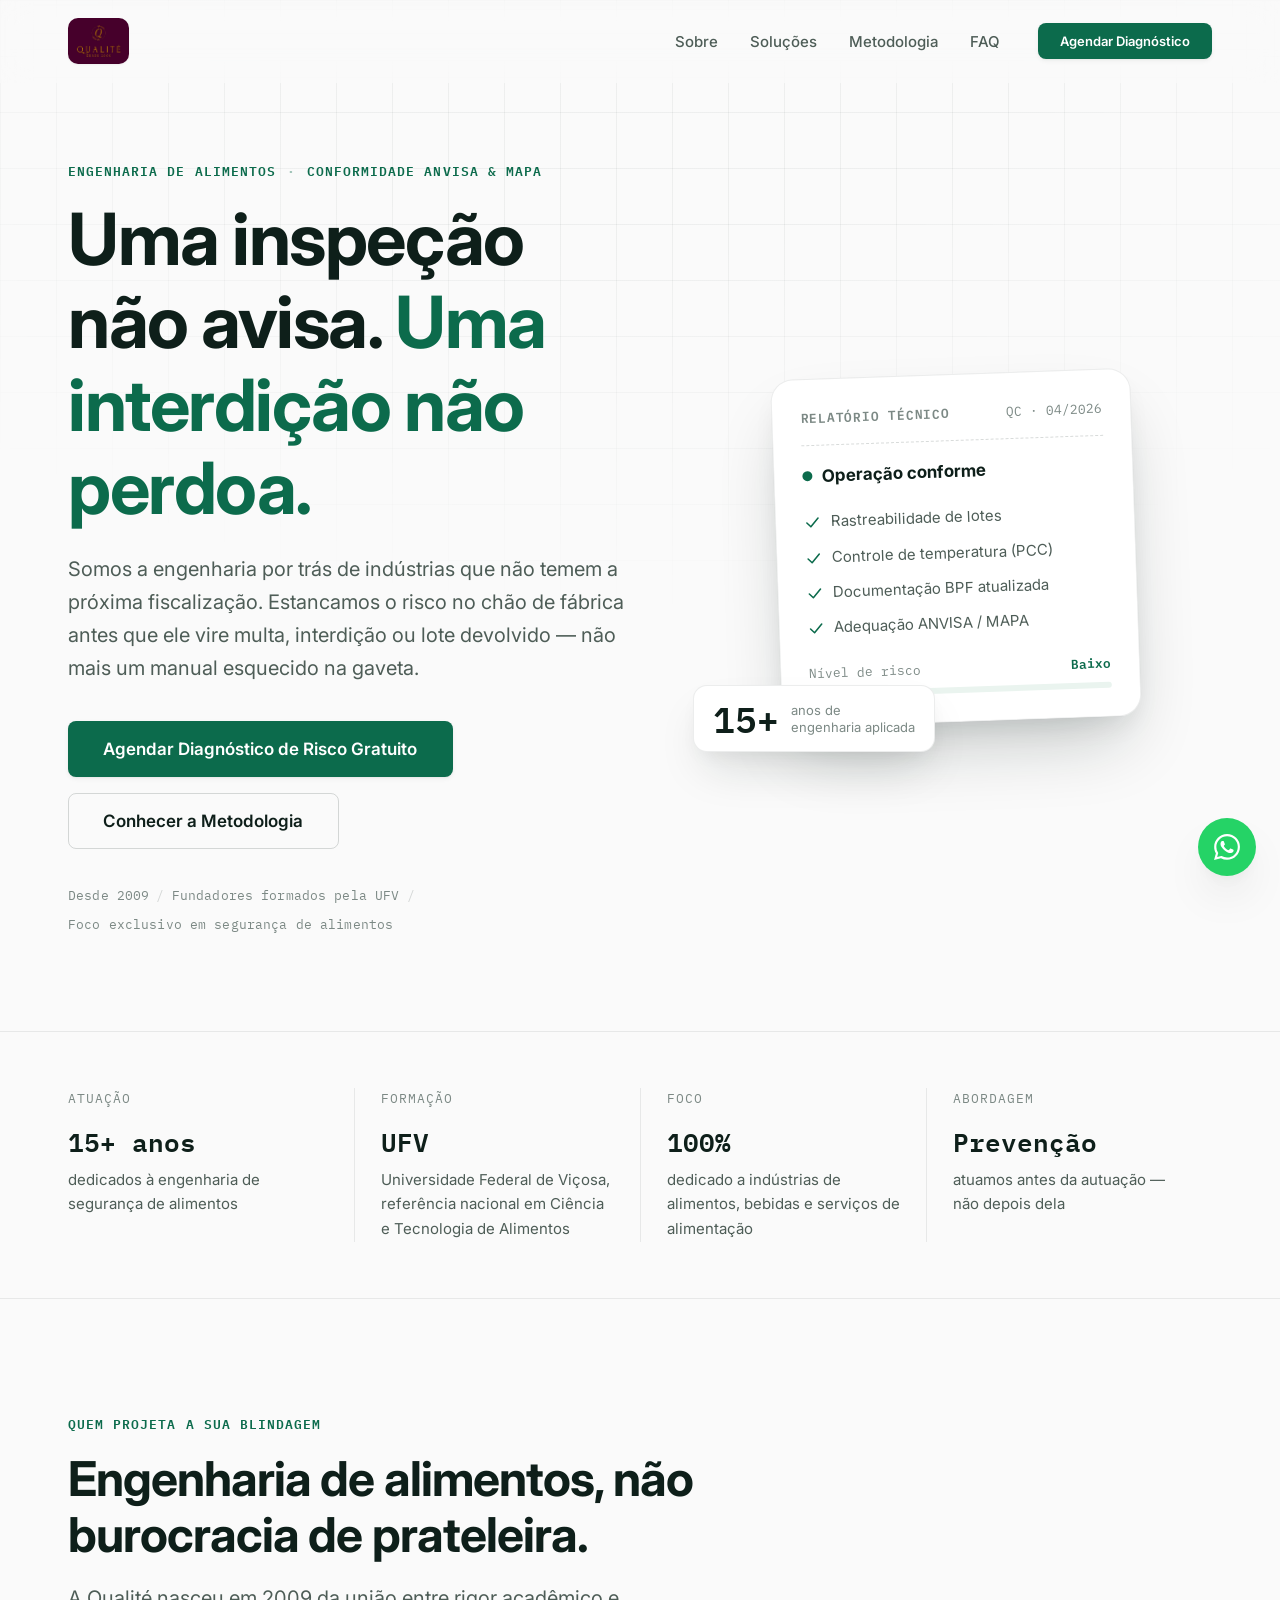
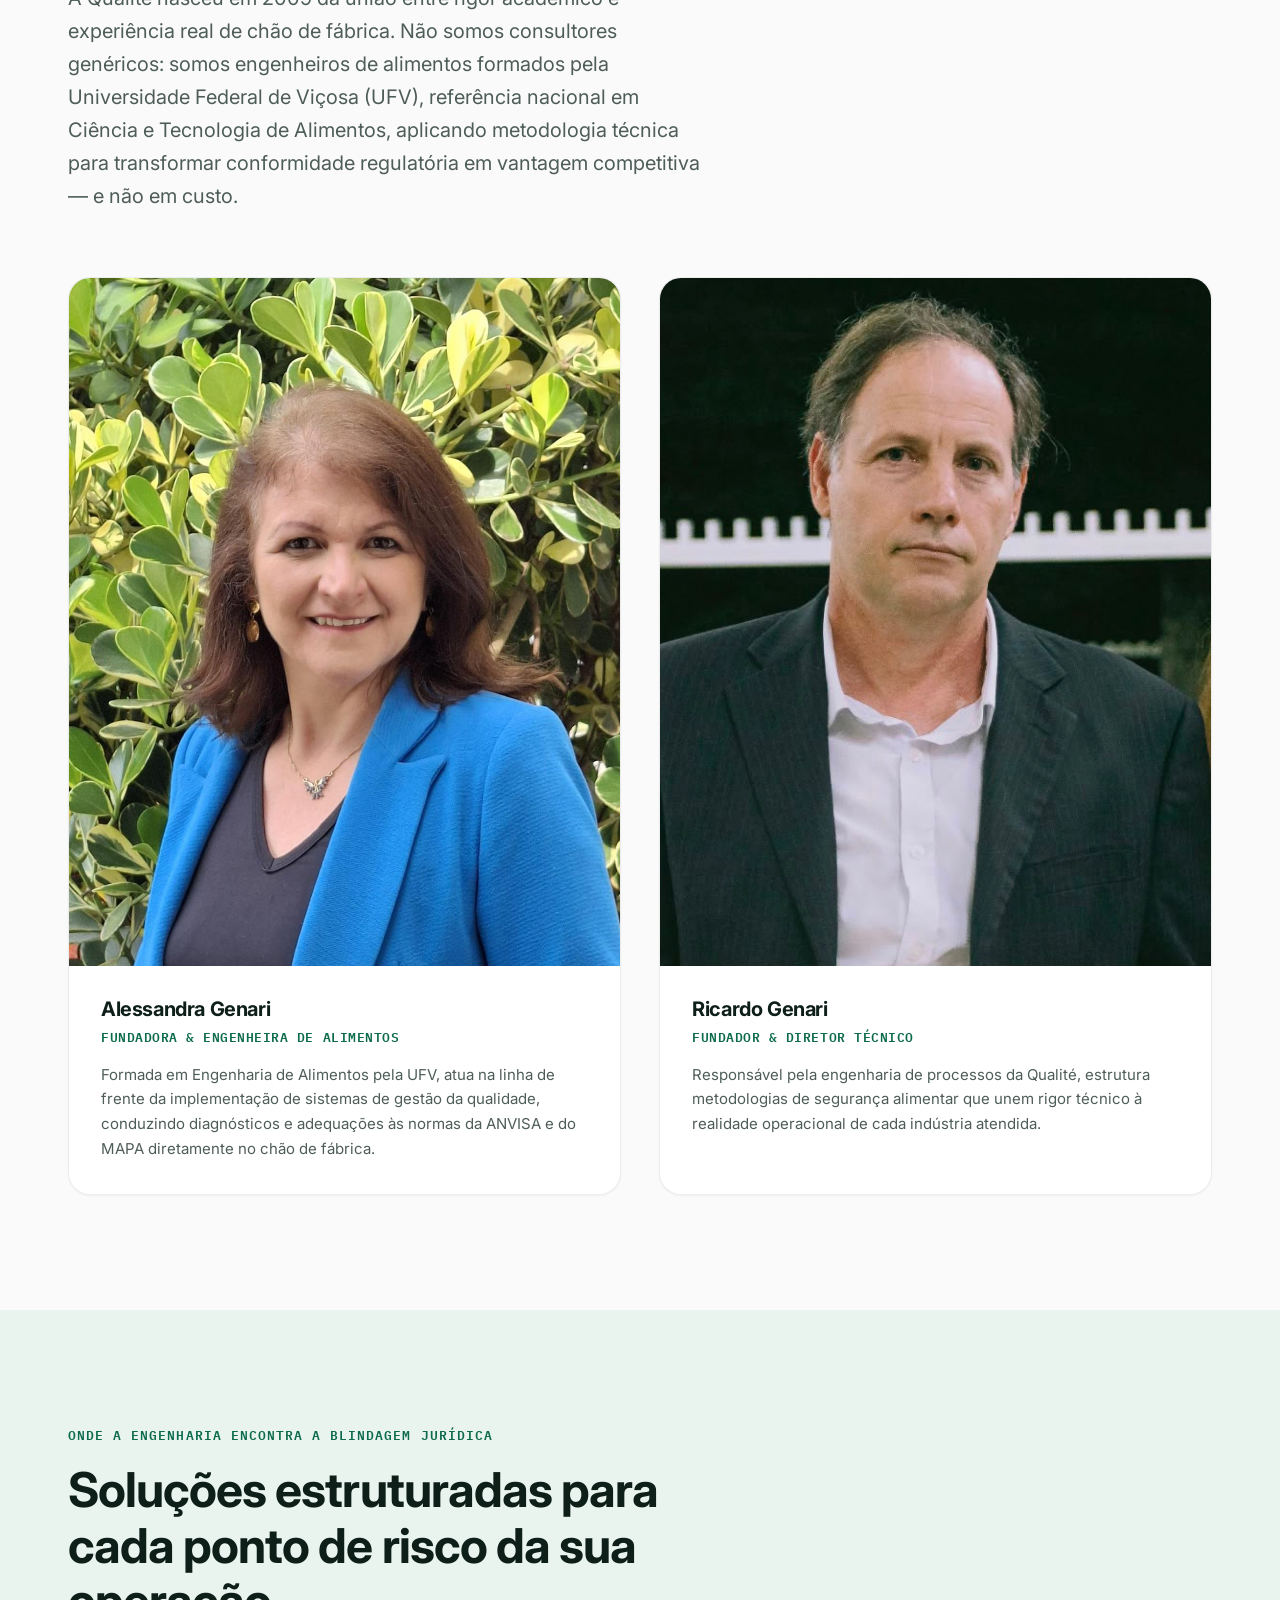
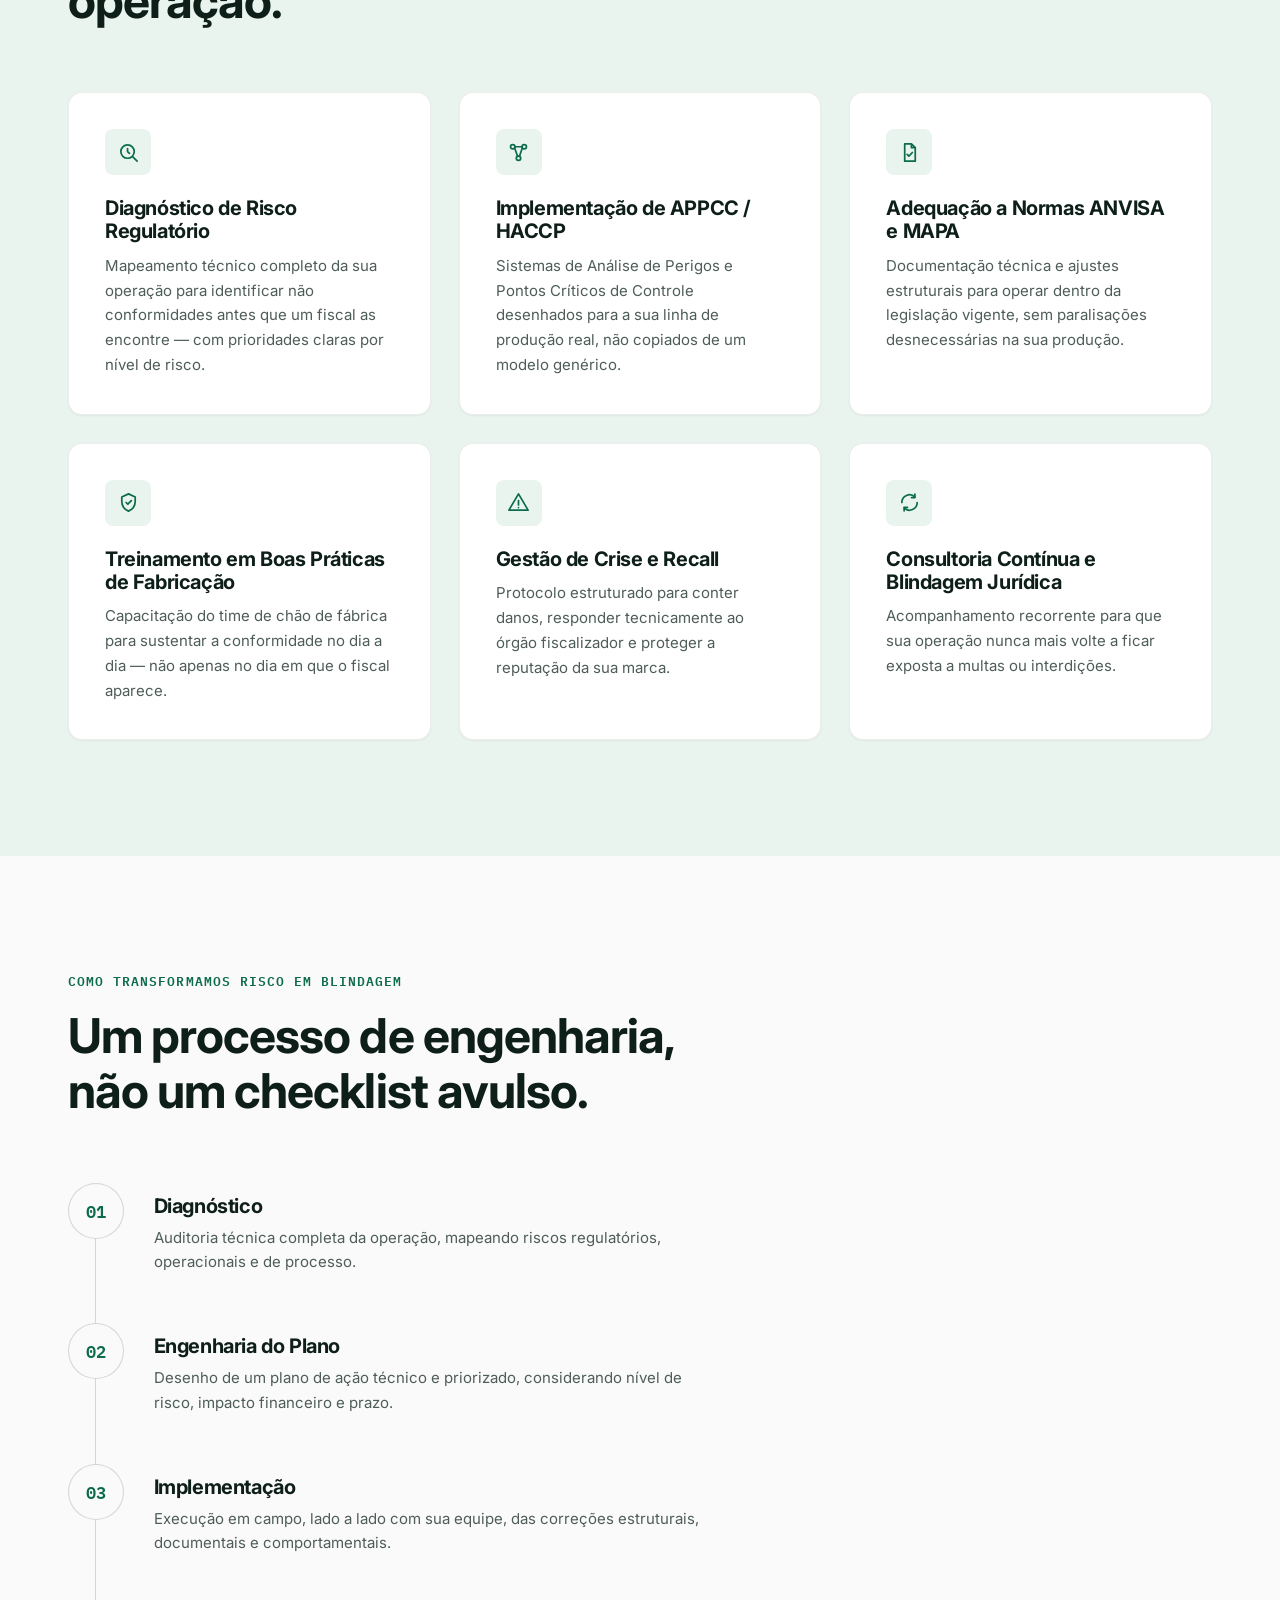
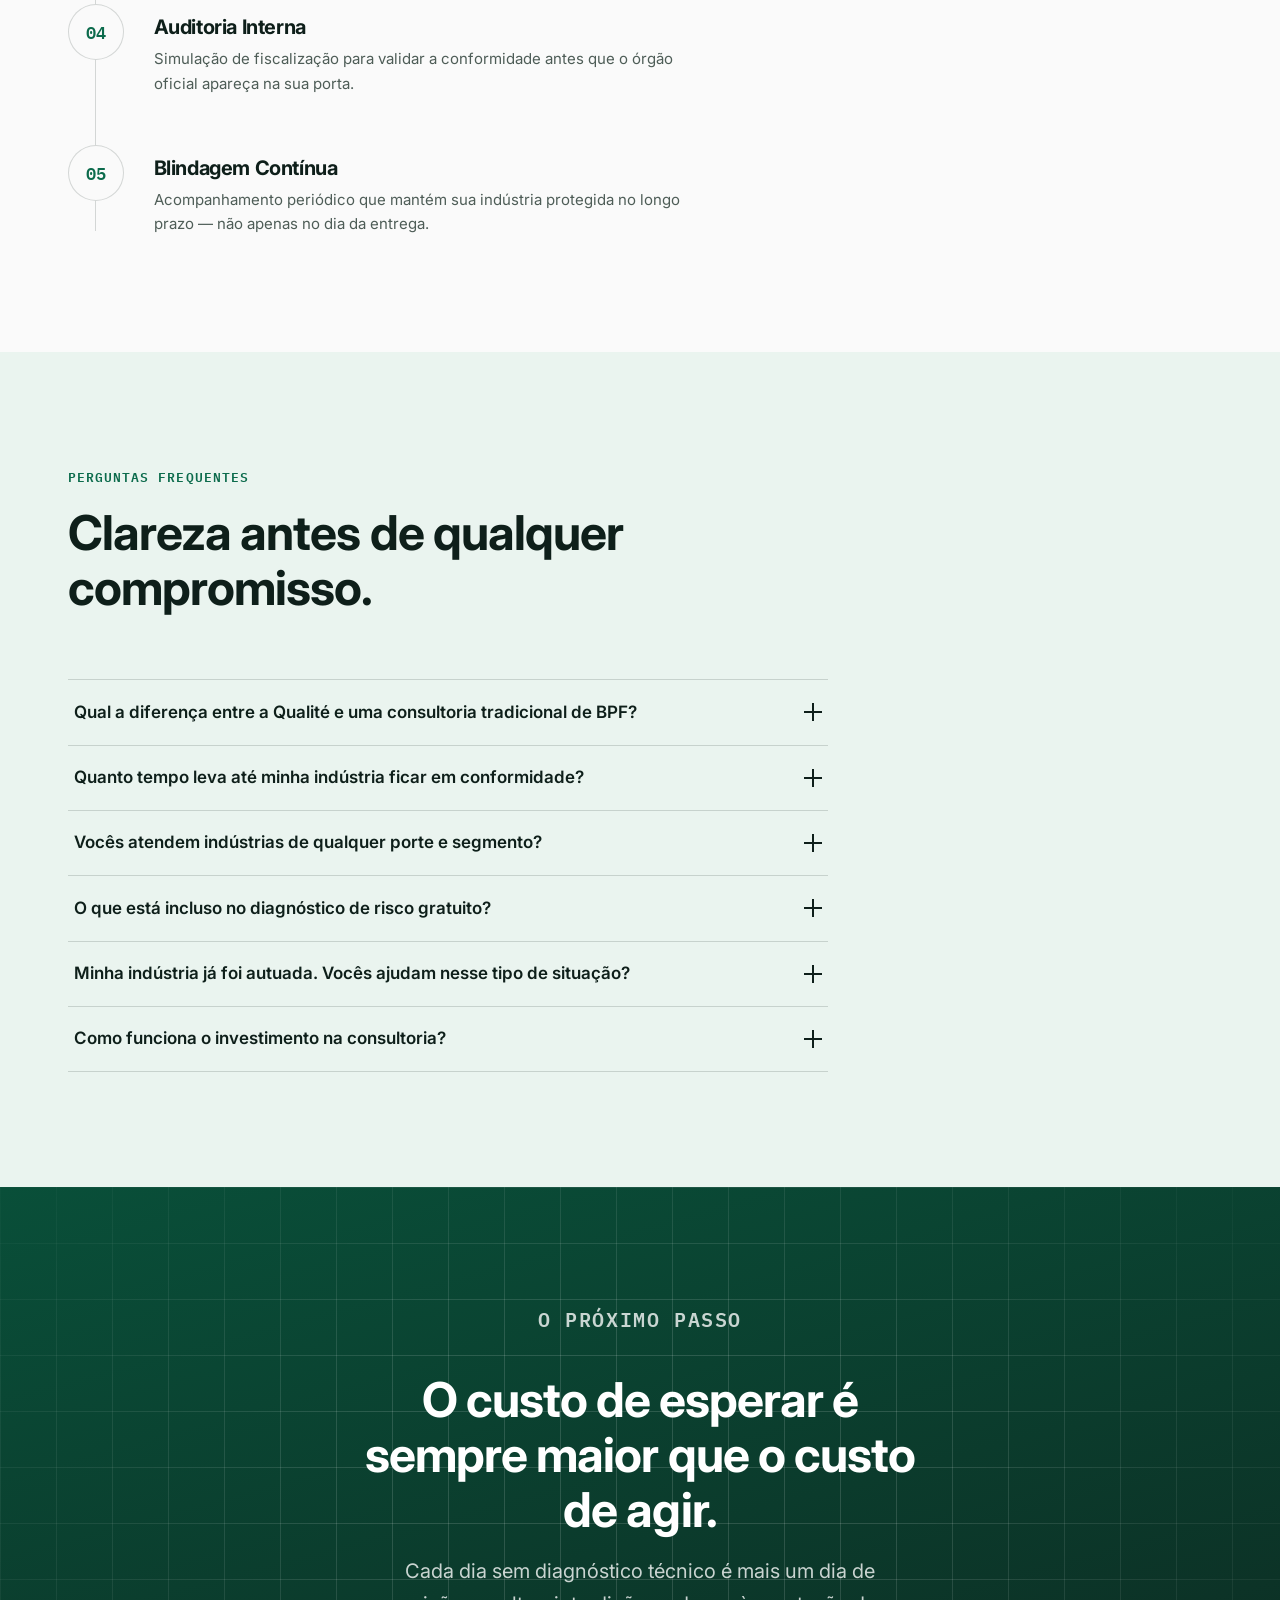
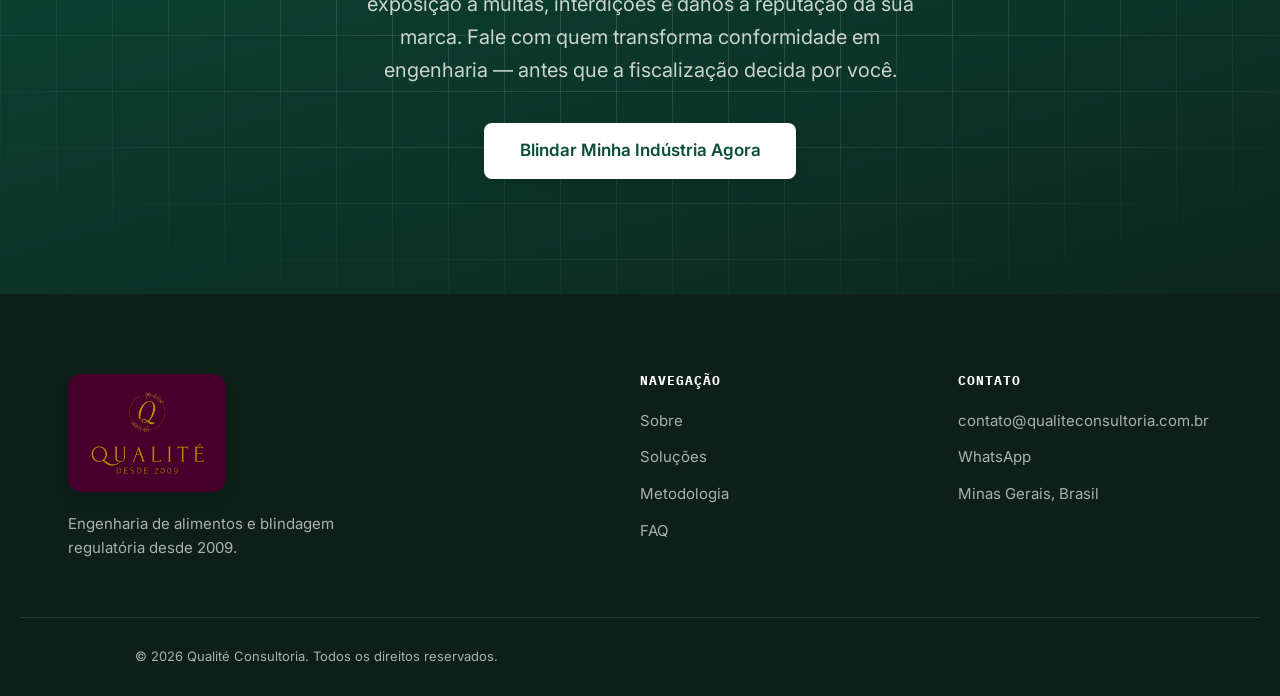
==== commit 319add3c: "fotos" ====
--- a/index.html
+++ b/index.html
@@ -1,7 +1,6 @@
 <!DOCTYPE html>
 <html lang="pt-BR" class="smooth-scroll">
 <head>
-<<<<<<< HEAD
 <script>document.documentElement.classList.add('js');</script>
 <meta charset="UTF-8">
 <meta name="viewport" content="width=device-width, initial-scale=1.0">
@@ -424,304 +423,5 @@
 </a>
 
 <script src="script.js" defer></script>
-=======
-    <meta charset="UTF-8">
-    <meta name="viewport" content="width=device-width, initial-scale=1.0">
-    <meta http-equiv="X-UA-Compatible" content="IE=edge">
-    
-    <!-- SEO & Performance -->
-    <title>Qualité Consultoria | Engenharia de Alimentos e Conformidade ANVISA</title>
-    <meta name="description" content="Proteja sua indústria de alimentos contra multas e interdições. Consultoria especializada em engenharia de alimentos, BPF, APPCC e adequação à ANVISA.">
-    <meta name="keywords" content="consultoria em alimentos, adequação anvisa, vigilância sanitária, manual bpf, appcc, engenharia de alimentos">
-    <meta name="author" content="Qualité Consultoria em Alimentos">
-    <link rel="canonical" href="https://www.qualiteconsultoria.com.br">
-    
-    <!-- Open Graph / Social -->
-    <meta property="og:title" content="Qualité Consultoria | Blinde sua Indústria">
-    <meta property="og:description" content="Transformamos a adequação legal em lucro e segurança para sua indústria ou restaurante.">
-    <meta property="og:type" content="website">
-    <meta property="og:url" content="https://www.qualiteconsultoria.com.br">
-    <meta property="og:image" content="https://www.qualiteconsultoria.com.br/og-image.jpg">
-    
-    <!-- Preconnect & Fonts -->
-    <link rel="preconnect" href="https://fonts.googleapis.com">
-    <link rel="preconnect" href="https://fonts.gstatic.com" crossorigin>
-    <link href="https://fonts.googleapis.com/css2?family=Inter:wght@400;500;600;700;800&display=swap" rel="stylesheet">
-    
-    <link rel="stylesheet" href="style.css">
-</head>
-<body>
-    <header class="header" id="header" data-header>
-        <div class="container header-container">
-            <a href="#hero" class="logo" aria-label="Qualité Início">
-                <span class="logo-text">Qualité</span><span class="logo-dot">.</span>
-            </a>
-            
-            <nav class="navbar" id="navbar" aria-label="Navegação Principal">
-                <ul class="nav-list">
-                    <li><a href="#hero" class="nav-link active">Início</a></li>
-                    <li><a href="#about" class="nav-link">A Empresa</a></li>
-                    <li><a href="#services" class="nav-link">Soluções</a></li>
-                    <li><a href="#process" class="nav-link">Metodologia</a></li>
-                    <li><a href="#faq" class="nav-link">FAQ</a></li>
-                </ul>
-            </nav>
-            
-            <div class="header-actions">
-                <a href="#contato" class="btn btn-primary btn-sm">Falar com Especialista</a>
-                <button class="mobile-menu-toggle" aria-controls="navbar" aria-label="Abrir menu" aria-expanded="false">
-                    <span class="hamburger"></span>
-                </button>
-            </div>
-        </div>
-    </header>
-
-    <main>
-        <section id="hero" class="hero section-padding">
-            <div class="hero-glow hero-glow-1"></div>
-            <div class="hero-glow hero-glow-2"></div>
-            <div class="container hero-container">
-                <div class="hero-content reveal">
-                    <span class="badge-pill">Autoridade em Segurança Alimentar</span>
-                    <h1 class="headline">
-                        Blinde sua operação contra <span>falhas e interdições.</span>
-                    </h1>
-                    <p class="subheadline">
-                        Engenharia de precisão para adequação à ANVISA e MAPA. Transformamos o risco sanitário em segurança operacional, eliminando desperdícios e protegendo o caixa da sua indústria.
-                    </p>
-                    <div class="hero-buttons">
-                        <a href="#contato" class="btn btn-primary">Diagnóstico Estratégico</a>
-                        <a href="#services" class="btn btn-outline">Ver Soluções</a>
-                    </div>
-                </div>
-                
-                <div class="hero-visual reveal stagger-1">
-                    <div class="image-wrapper glass-border">
-                        <picture>
-                            <!-- Adicione suas imagens otimizadas aqui -->
-                            <img src="mao.webp" width="600" height="600" alt="Processo de auditoria em indústria de alimentos" fetchpriority="high">
-                        </picture>
-                        <div class="experience-badge glass-panel">
-                            <span class="badge-number">14+</span>
-                            <span class="badge-text">Anos de<br>Resultados</span>
-                        </div>
-                    </div>
-                </div>
-            </div>
-        </section>
-
-        <section id="trust" class="trust-banner">
-            <div class="container trust-grid">
-                <div class="trust-card reveal">
-                    <div class="trust-icon">
-                        <svg viewBox="0 0 24 24" fill="none" stroke="currentColor" stroke-width="2" stroke-linecap="round" stroke-linejoin="round"><path d="M22 11.08V12a10 10 0 1 1-5.93-9.14"></path><polyline points="22 4 12 14.01 9 11.01"></polyline></svg>
-                    </div>
-                    <h3>Auditoria Rigorosa</h3>
-                    <p>Mapeamento de 100% dos riscos</p>
-                </div>
-                <div class="trust-card reveal stagger-1">
-                    <div class="trust-icon">
-                        <svg viewBox="0 0 24 24" fill="none" stroke="currentColor" stroke-width="2" stroke-linecap="round" stroke-linejoin="round"><path d="M12 22s8-4 8-10V5l-8-3-8 3v7c0 6 8 10 8 10z"></path></svg>
-                    </div>
-                    <h3>Blindagem Jurídica</h3>
-                    <p>Aprovação garantida na fiscalização</p>
-                </div>
-                <div class="trust-card reveal stagger-2">
-                    <div class="trust-icon">
-                        <svg viewBox="0 0 24 24" fill="none" stroke="currentColor" stroke-width="2" stroke-linecap="round" stroke-linejoin="round"><circle cx="12" cy="12" r="10"></circle><polyline points="12 6 12 12 16 14"></polyline></svg>
-                    </div>
-                    <h3>Engenharia (UFV)</h3>
-                    <p>Ciência aplicada à produção</p>
-                </div>
-                <div class="trust-card reveal stagger-3">
-                    <div class="trust-icon">
-                        <svg viewBox="0 0 24 24" fill="none" stroke="currentColor" stroke-width="2" stroke-linecap="round" stroke-linejoin="round"><path d="M23 21v-2a4 4 0 0 0-3-3.87"></path><path d="M16 3.13a4 4 0 0 1 0 7.75"></path><path d="M17 21v-2a4 4 0 0 0-4-4H5a4 4 0 0 0-4 4v2"></path><circle cx="9" cy="7" r="4"></circle></svg>
-                    </div>
-                    <h3>Cultura de Qualidade</h3>
-                    <p>Equipe engajada e consciente</p>
-                </div>
-            </div>
-        </section>
-
-        <section id="about" class="section-padding about">
-            <div class="container about-container">
-                <div class="about-visual reveal">
-                    <div class="image-grid">
-                        <img src="AlessandraGenari.jpeg" width="300" height="400" alt="Engenheira Alexandra Genari" class="img-primary glass-border" loading="lazy">
-                        <img src="RicardoGenari.jpeg" width="250" height="350" alt="Engenheiro Ricardo Genari" class="img-secondary glass-border" loading="lazy">
-                    </div>
-                </div>
-                <div class="about-content reveal stagger-1">
-                    <span class="section-tag">A Engenharia por trás da marca</span>
-                    <h2 class="section-title">Não deixe sua reputação nas mãos da sorte.</h2>
-                    <p class="section-desc">
-                        Um único lote contaminado destrói anos de trabalho. Desde 2009, atuamos como o escudo protetor da sua indústria. Fundada pelos engenheiros <strong>Alexandra Genari</strong> e <strong>Ricardo Genari</strong> (UFV), a Qualité não entrega apenas papéis. Nós entramos na sua operação, estancamos o desperdício e implementamos processos à prova de falhas.
-                    </p>
-                    
-                    <ul class="feature-list">
-                        <li>
-                            <svg viewBox="0 0 24 24" fill="none" stroke="currentColor" stroke-width="2"><polyline points="20 6 9 17 4 12"></polyline></svg>
-                            Transparência e rigor científico
-                        </li>
-                        <li>
-                            <svg viewBox="0 0 24 24" fill="none" stroke="currentColor" stroke-width="2"><polyline points="20 6 9 17 4 12"></polyline></svg>
-                            Foco implacável em lucratividade
-                        </li>
-                    </ul>
-                </div>
-            </div>
-        </section>
-
-        <section id="services" class="section-padding bg-alt">
-            <div class="container">
-                <div class="section-header text-center reveal">
-                    <span class="section-tag">Nossas Soluções</span>
-                    <h2 class="section-title">Adequação técnica que gera vantagem competitiva.</h2>
-                    <p class="section-subtitle">Desenvolvemos soluções táticas que estabilizam sua operação e eliminam vulnerabilidades sanitárias pela raiz.</p>
-                </div>
-
-                <div class="services-grid">
-                    <article class="card service-card reveal">
-                        <div class="card-icon">
-                            <svg viewBox="0 0 24 24" fill="none" stroke="currentColor" stroke-width="2"><path d="M14 2H6a2 2 0 0 0-2 2v16a2 2 0 0 0 2 2h12a2 2 0 0 0 2-2V8z"></path><polyline points="14 2 14 8 20 8"></polyline><line x1="16" y1="13" x2="8" y2="13"></line><line x1="16" y1="17" x2="8" y2="17"></line><polyline points="10 9 9 9 8 9"></polyline></svg>
-                        </div>
-                        <h3>Manuais BPF & POPs</h3>
-                        <p>Mapeamento e padronização total da sua operação. Documentação técnica real que orienta a equipe e garante aprovação legal inquestionável.</p>
-                    </article>
-
-                    <article class="card service-card reveal stagger-1">
-                        <div class="card-icon">
-                            <svg viewBox="0 0 24 24" fill="none" stroke="currentColor" stroke-width="2"><path d="M21.21 15.89A10 10 0 1 1 8 2.83"></path><path d="M22 12A10 10 0 0 0 12 2v10z"></path></svg>
-                        </div>
-                        <h3>Assessoria Contínua</h3>
-                        <p>Inspeções rigorosas no chão de fábrica. Corrigimos desvios operacionais em tempo real para criar uma produção autogerenciável e segura.</p>
-                    </article>
-
-                    <article class="card service-card reveal stagger-2">
-                        <div class="card-icon">
-                            <svg viewBox="0 0 24 24" fill="none" stroke="currentColor" stroke-width="2"><path d="M17 21v-2a4 4 0 0 0-4-4H5a4 4 0 0 0-4 4v2"></path><circle cx="9" cy="7" r="4"></circle><path d="M23 21v-2a4 4 0 0 0-3-3.87"></path><path d="M16 3.13a4 4 0 0 1 0 7.75"></path></svg>
-                        </div>
-                        <h3>Capacitação Comportamental</h3>
-                        <p>Mudança profunda na cultura da sua equipe. Treinamentos táticos que reduzem drasticamente falhas humanas e perdas de insumos.</p>
-                    </article>
-                </div>
-            </div>
-        </section>
-
-        <section id="process" class="section-padding">
-            <div class="container">
-                <div class="section-header text-center reveal">
-                    <span class="section-tag">Metodologia Validada</span>
-                    <h2 class="section-title">Como blindamos o seu negócio</h2>
-                </div>
-
-                <div class="timeline">
-                    <div class="timeline-item reveal">
-                        <div class="timeline-marker">1</div>
-                        <div class="timeline-content card">
-                            <h3>Raio-X de Vulnerabilidades</h3>
-                            <p>Mapeamos cada centímetro da instalação para descobrir onde o dinheiro escoa e onde estão os riscos de autuação.</p>
-                        </div>
-                    </div>
-                    <div class="timeline-item reveal">
-                        <div class="timeline-marker">2</div>
-                        <div class="timeline-content card">
-                            <h3>Plano de Ação Estratégico</h3>
-                            <p>Desenhamos a rota mais rápida para a conformidade, priorizando riscos imediatos e respeitando seu fluxo de caixa.</p>
-                        </div>
-                    </div>
-                    <div class="timeline-item reveal">
-                        <div class="timeline-marker">3</div>
-                        <div class="timeline-content card">
-                            <h3>Auditoria de Choque</h3>
-                            <p>Corrigimos desvios diretamente com a equipe, garantindo que os novos comportamentos sobrevivam sob a pressão diária.</p>
-                        </div>
-                    </div>
-                </div>
-            </div>
-        </section>
-
-        <section id="faq" class="section-padding bg-alt">
-            <div class="container">
-                <div class="section-header text-center reveal">
-                    <span class="section-tag">Clareza e Transparência</span>
-                    <h2 class="section-title">Perguntas Frequentes</h2>
-                </div>
-                
-                <div class="accordion-wrapper reveal stagger-1">
-                    <div class="accordion-item card">
-                        <button class="accordion-trigger" aria-expanded="false" aria-controls="faq-1">
-                            <span>Por que não usar um Manual de BPF genérico?</span>
-                            <span class="accordion-icon" aria-hidden="true"></span>
-                        </button>
-                        <div class="accordion-content" id="faq-1">
-                            <p>Documentos genéricos são iscas para multas. Fiscais identificam imediatamente textos que não refletem o chão de fábrica. Construímos defesas técnicas baseadas exclusivamente na sua realidade operacional.</p>
-                        </div>
-                    </div>
-
-                    <div class="accordion-item card">
-                        <button class="accordion-trigger" aria-expanded="false" aria-controls="faq-2">
-                            <span>A adequação vai travar minha produção?</span>
-                            <span class="accordion-icon" aria-hidden="true"></span>
-                        </button>
-                        <div class="accordion-content" id="faq-2">
-                            <p>Absolutamente não. Nosso método foi criado no chão de fábrica e para o chão de fábrica. Inserimos as melhorias gradualmente, sem quebrar a fluidez e a agilidade que suas vendas exigem.</p>
-                        </div>
-                    </div>
-                </div>
-            </div>
-        </section>
-
-        <section id="contato" class="section-padding">
-            <div class="container">
-                <div class="cta-banner card reveal">
-                    <h2 class="section-title">Quanto custa o risco que sua empresa corre hoje?</h2>
-                    <p class="section-subtitle">Não espere uma notificação da vigilância sanitária. Blinde sua operação agora.</p>
-                    <a href="https://wa.me/SEUNUMERO" target="_blank" rel="noopener noreferrer" class="btn btn-primary btn-large">
-                        Agendar Diagnóstico Gratuito
-                    </a>
-                </div>
-            </div>
-        </section>
-    </main>
-
-    <footer class="footer">
-        <div class="container footer-grid">
-            <div class="footer-brand">
-                <a href="#hero" class="logo">
-                    <span class="logo-text">Qualité</span><span class="logo-dot">.</span>
-                </a>
-                <p>Engenharia estratégica dedicada a blindar negócios contra riscos sanitários desde 2009.</p>
-            </div>
-            
-            <div class="footer-links">
-                <h4>Navegação</h4>
-                <ul>
-                    <li><a href="#about">A Empresa</a></li>
-                    <li><a href="#services">Soluções</a></li>
-                    <li><a href="#process">Método</a></li>
-                </ul>
-            </div>
-            
-            <div class="footer-contact">
-                <h4>Contato</h4>
-                <ul>
-                    <li>Tremembé, SP</li>
-                    <li>contato@qualiteconsultoria.com.br</li>
-                    <li>Responsáveis Técnicos: CREA/CRQ (Adicionar)</li>
-                </ul>
-            </div>
-        </div>
-        <div class="container footer-bottom">
-            <p>&copy; 2026 Qualité Consultoria em Alimentos. Todos os direitos reservados.</p>
-        </div>
-    </footer>
-
-    <a href="https://wa.me/SEUNUMERO" class="fab-whatsapp" aria-label="Fale conosco pelo WhatsApp" target="_blank" rel="noopener noreferrer">
-        <svg viewBox="0 0 24 24" fill="currentColor" width="28" height="28"><path d="M17.472 14.382c-.297-.149-1.758-.867-2.03-.967-.273-.099-.471-.148-.67.15-.197.297-.767.966-.94 1.164-.173.199-.347.223-.644.075-.297-.15-1.255-.463-2.39-1.475-.883-.788-1.48-1.761-1.653-2.059-.173-.297-.018-.458.13-.606.134-.133.298-.347.446-.52.149-.174.198-.298.298-.497.099-.198.05-.371-.025-.52-.075-.149-.669-1.612-.916-2.207-.242-.579-.487-.5-.669-.51a12.8 12.8 0 0 0-.57-.01c-.198 0-.52.074-.792.372-.272.297-1.04 1.016-1.04 2.479 0 1.462 1.065 2.875 1.213 3.074.149.198 2.096 3.2 5.077 4.487.709.306 1.262.489 1.694.625.712.227 1.36.195 1.871.118.571-.085 1.758-.719 2.006-1.413.248-.694.248-1.289.173-1.413-.074-.124-.272-.198-.57-.347m-5.421 7.403h-.004a9.87 9.87 0 0 1-5.031-1.378l-.361-.214-3.741.982.998-3.648-.235-.374a9.86 9.86 0 0 1-1.51-5.26c.001-5.45 4.436-9.884 9.888-9.884 2.64 0 5.122 1.03 6.988 2.898a9.825 9.825 0 0 1 2.893 6.994c-.003 5.45-4.437 9.884-9.885 9.884m8.413-18.297A11.815 11.815 0 0 0 12.05 0C5.495 0 .16 5.335.157 11.892c0 2.096.547 4.142 1.588 5.945L.057 24l6.305-1.654a11.882 11.882 0 0 0 5.683 1.448h.005c6.554 0 11.89-5.335 11.893-11.893a11.821 11.821 0 0 0-3.48-8.413Z"/></svg>
-    </a>
-
-    <script src="script.js" defer></script>
->>>>>>> main
 </body>
 </html>
--- a/style.css
+++ b/style.css
@@ -1,5 +1,4 @@
 /* ==========================================================================
-<<<<<<< HEAD
    QUALITÉ CONSULTORIA — Design System
    Paleta: papel/tinta/esmeralda · Tipografia: Inter + IBM Plex Mono
    ========================================================================== */
@@ -55,54 +54,11 @@
 
   --ease: cubic-bezier(0.16, 1, 0.3, 1);
   --transition: 280ms var(--ease);
-=======
-   Design System & Tokens (Estilo Stripe/Vercel)
-   ========================================================================== */
-:root {
-    /* Cores Premium - Minimalismo B2B */
-    --color-bg-main: #FAFAFA;
-    --color-bg-alt: #F3F4F6;
-    --color-bg-card: #FFFFFF;
-    
-    --color-text-primary: #111827;
-    --color-text-secondary: #4B5563;
-    --color-text-muted: #9CA3AF;
-    
-    --color-brand-primary: #0F172A; /* Slate 900 */
-    --color-brand-accent: #059669; /* Emerald 600 - Pontos focais */
-    --color-brand-accent-hover: #047857;
-    
-    /* Bordas e Sombras (Subtis e Multi-camadas) */
-    --border-subtle: 1px solid rgba(0, 0, 0, 0.05);
-    --border-radius-sm: 6px;
-    --border-radius-md: 12px;
-    --border-radius-lg: 24px;
-    
-    --shadow-sm: 0 1px 2px rgba(0,0,0,0.04);
-    --shadow-md: 0 4px 6px -1px rgba(0,0,0,0.02), 0 2px 4px -1px rgba(0,0,0,0.02);
-    --shadow-lg: 0 10px 15px -3px rgba(0,0,0,0.02), 0 4px 6px -2px rgba(0,0,0,0.01);
-    --shadow-hover: 0 20px 25px -5px rgba(0,0,0,0.04), 0 10px 10px -5px rgba(0,0,0,0.02);
-    
-    /* Tipografia Fluida (Matemática moderna sem breakpoints hardcoded) */
-    --font-sans: 'Inter', system-ui, sans-serif;
-    --text-sm: clamp(0.875rem, 0.8vw + 0.5rem, 1rem);
-    --text-base: clamp(1rem, 1vw + 0.75rem, 1.125rem);
-    --text-lg: clamp(1.25rem, 1.5vw + 1rem, 1.5rem);
-    --text-xl: clamp(1.5rem, 2vw + 1.25rem, 2rem);
-    --text-2xl: clamp(2rem, 3vw + 1.5rem, 3rem);
-    --text-3xl: clamp(2.5rem, 4vw + 2rem, 4.5rem);
-    
-    /* Layout */
-    --container-width: 1200px;
-    --header-height: 72px;
-    --transition-smooth: all 0.4s cubic-bezier(0.16, 1, 0.3, 1);
->>>>>>> main
 }
 
 /* ==========================================================================
    Reset & Base
    ========================================================================== */
-<<<<<<< HEAD
 *, *::before, *::after { box-sizing: border-box; }
 * { margin: 0; }
 html { scroll-behavior: smooth; }
@@ -299,154 +255,11 @@
 .mobile-menu-toggle[aria-expanded="true"] .menu-bars span:nth-child(1) { top: 6px; transform: rotate(45deg); }
 .mobile-menu-toggle[aria-expanded="true"] .menu-bars span:nth-child(2) { opacity: 0; }
 .mobile-menu-toggle[aria-expanded="true"] .menu-bars span:nth-child(3) { top: 6px; transform: rotate(-45deg); }
-=======
-*, *::before, *::after { margin: 0; padding: 0; box-sizing: border-box; }
-html { scroll-behavior: smooth; font-size: 16px; }
-body {
-    font-family: var(--font-sans);
-    background-color: var(--color-bg-main);
-    color: var(--color-text-secondary);
-    line-height: 1.6;
-    -webkit-font-smoothing: antialiased;
-    -moz-osx-font-smoothing: grayscale;
-    overflow-x: hidden;
-}
-img, picture, svg { max-width: 100%; display: block; }
-a { text-decoration: none; color: inherit; transition: var(--transition-smooth); }
-ul { list-style: none; }
-button { background: none; border: none; cursor: pointer; font: inherit; }
-
-/* Acessibilidade - Focus States */
-:focus-visible {
-    outline: 2px solid var(--color-brand-accent);
-    outline-offset: 4px;
-}
-
-/* ==========================================================================
-   Tipografia Global e Utilitários
-   ========================================================================== */
-h1, h2, h3, h4 {
-    color: var(--color-text-primary);
-    font-weight: 700;
-    line-height: 1.2;
-    letter-spacing: -0.02em; /* Estilo Apple/Vercel */
-}
-
-.container {
-    width: 100%;
-    max-width: var(--container-width);
-    margin: 0 auto;
-    padding: 0 24px;
-}
-
-.section-padding { padding: clamp(4rem, 8vw, 8rem) 0; }
-.bg-alt { background-color: var(--color-bg-alt); }
-.text-center { text-align: center; }
-
-/* Sistema de Cards */
-.card {
-    background: var(--color-bg-card);
-    border: var(--border-subtle);
-    border-radius: var(--border-radius-md);
-    box-shadow: var(--shadow-sm);
-    transition: var(--transition-smooth);
-}
-.card:hover {
-    box-shadow: var(--shadow-hover);
-    transform: translateY(-2px);
-}
-
-/* Sistema de Botões */
-.btn {
-    display: inline-flex;
-    align-items: center;
-    justify-content: center;
-    padding: 0.875rem 1.5rem;
-    font-size: var(--text-sm);
-    font-weight: 600;
-    border-radius: var(--border-radius-sm);
-    transition: var(--transition-smooth);
-}
-.btn-primary {
-    background-color: var(--color-brand-primary);
-    color: #FFF;
-    box-shadow: var(--shadow-md);
-}
-.btn-primary:hover {
-    background-color: #000;
-    transform: translateY(-1px);
-    box-shadow: var(--shadow-lg);
-}
-.btn-outline {
-    background-color: transparent;
-    border: 1px solid var(--color-text-muted);
-    color: var(--color-text-primary);
-}
-.btn-outline:hover {
-    border-color: var(--color-brand-primary);
-    background-color: var(--color-brand-primary);
-    color: #FFF;
-}
-.btn-large { padding: 1rem 2rem; font-size: var(--text-base); }
-
-/* Etiquetas (Pills) */
-.badge-pill {
-    display: inline-block;
-    padding: 6px 12px;
-    background: rgba(5, 150, 105, 0.1);
-    color: var(--color-brand-accent);
-    font-size: 0.875rem;
-    font-weight: 600;
-    border-radius: 99px;
-    margin-bottom: 1.5rem;
-}
-
-/* ==========================================================================
-   Header & Navegação (Glassmorphism sutil)
-   ========================================================================== */
-.header {
-    position: fixed;
-    top: 0; left: 0; width: 100%;
-    height: var(--header-height);
-    background: rgba(250, 250, 250, 0.8);
-    backdrop-filter: blur(12px);
-    -webkit-backdrop-filter: blur(12px);
-    border-bottom: 1px solid transparent;
-    z-index: 1000;
-    transition: var(--transition-smooth);
-}
-.header.scrolled {
-    background: rgba(255, 255, 255, 0.95);
-    border-bottom: var(--border-subtle);
-    box-shadow: var(--shadow-sm);
-}
-.header-container {
-    display: flex; justify-content: space-between; align-items: center; height: 100%;
-}
-.logo { font-size: 1.5rem; font-weight: 800; color: var(--color-brand-primary); letter-spacing: -0.04em; }
-.logo-dot { color: var(--color-brand-accent); }
-
-.nav-list { display: flex; gap: 2rem; }
-.nav-link { font-size: 0.9375rem; font-weight: 500; color: var(--color-text-secondary); position: relative; }
-.nav-link:hover, .nav-link.active { color: var(--color-brand-primary); }
-
-.mobile-menu-toggle { display: none; width: 24px; height: 24px; position: relative; z-index: 1001; }
-.hamburger, .hamburger::before, .hamburger::after {
-    position: absolute; width: 100%; height: 2px; background: var(--color-brand-primary); transition: var(--transition-smooth);
-}
-.hamburger { top: 50%; transform: translateY(-50%); }
-.hamburger::before { content: ''; top: -6px; }
-.hamburger::after { content: ''; bottom: -6px; }
-.mobile-menu-toggle[aria-expanded="true"] .hamburger { background: transparent; }
-.mobile-menu-toggle[aria-expanded="true"] .hamburger::before { top: 0; transform: rotate(45deg); }
-.mobile-menu-toggle[aria-expanded="true"] .hamburger::after { bottom: 0; transform: rotate(-45deg); }
->>>>>>> main
 
 /* ==========================================================================
    Hero
    ========================================================================== */
 .hero {
-<<<<<<< HEAD
   position: relative;
   overflow: hidden;
   padding-top: calc(var(--header-h) + clamp(2.5rem, 6vw, 5rem));
@@ -638,39 +451,10 @@
   font-size: var(--text-xl);
   font-weight: 600;
   color: var(--ink);
-=======
-    position: relative; min-height: 100vh; display: flex; align-items: center;
-    padding-top: calc(var(--header-height) + 2rem); overflow: hidden;
-}
-.hero-glow {
-    position: absolute; width: 600px; height: 600px; border-radius: 50%;
-    filter: blur(100px); opacity: 0.4; pointer-events: none; z-index: 0;
-}
-.hero-glow-1 { top: -10%; left: -10%; background: rgba(5, 150, 105, 0.15); }
-.hero-glow-2 { bottom: -10%; right: -10%; background: rgba(15, 23, 42, 0.1); }
-
-.hero-container {
-    position: relative; z-index: 1; display: grid; grid-template-columns: 1.2fr 1fr; gap: 4rem; align-items: center;
-}
-.headline { font-size: var(--text-3xl); margin-bottom: 1.5rem; }
-.headline span { color: var(--color-brand-accent); }
-.subheadline { font-size: var(--text-lg); margin-bottom: 2.5rem; max-width: 90%; }
-.hero-buttons { display: flex; gap: 1rem; }
-
-.image-wrapper { position: relative; border-radius: var(--border-radius-lg); overflow: hidden; }
-.image-wrapper img { width: 100%; height: auto; object-fit: cover; aspect-ratio: 1/1; }
-.glass-panel {
-    position: absolute; bottom: 24px; left: -24px;
-    background: rgba(255, 255, 255, 0.9); backdrop-filter: blur(10px);
-    padding: 1.5rem; border-radius: var(--border-radius-md);
-    border: var(--border-subtle); box-shadow: var(--shadow-lg);
-    display: flex; align-items: center; gap: 1rem;
->>>>>>> main
 }
 .badge-number { font-size: 2.5rem; font-weight: 800; color: var(--color-brand-primary); line-height: 1; }
 
 /* ==========================================================================
-<<<<<<< HEAD
    Sobre
    ========================================================================== */
 .sobre { padding-block: var(--section-pad); }
@@ -968,101 +752,3 @@
   }
   html.js .reveal { opacity: 1; transform: none; }
 }
-=======
-   Trust Banner, Serviços e Restante do Layout Grids
-   ========================================================================== */
-.trust-grid { display: grid; grid-template-columns: repeat(4, 1fr); gap: 2rem; border-top: var(--border-subtle); padding-top: 4rem; }
-.trust-icon { width: 40px; height: 40px; color: var(--color-brand-accent); margin-bottom: 1rem; }
-.trust-card h3 { font-size: 1.125rem; margin-bottom: 0.5rem; }
-
-/* About */
-.about-container { display: grid; grid-template-columns: 1fr 1fr; gap: 4rem; align-items: center; }
-.image-grid { display: grid; grid-template-columns: 1fr 1fr; gap: 1rem; }
-.img-primary { border-radius: var(--border-radius-md); margin-top: 2rem; }
-.img-secondary { border-radius: var(--border-radius-md); }
-.section-tag { color: var(--color-brand-accent); font-weight: 600; text-transform: uppercase; letter-spacing: 0.05em; display: block; margin-bottom: 0.5rem; font-size: 0.875rem; }
-.section-title { font-size: var(--text-2xl); margin-bottom: 1.5rem; }
-.section-subtitle { font-size: var(--text-lg); margin: 0 auto 3rem; max-width: 600px; }
-.feature-list { margin-top: 2rem; display: flex; flex-direction: column; gap: 1rem; }
-.feature-list li { display: flex; align-items: center; gap: 0.75rem; font-weight: 500; color: var(--color-text-primary); }
-.feature-list svg { width: 20px; height: 20px; color: var(--color-brand-accent); }
-
-/* Serviços Grid */
-.services-grid { display: grid; grid-template-columns: repeat(3, 1fr); gap: 2rem; }
-.service-card { padding: 2.5rem; }
-.card-icon { width: 48px; height: 48px; background: rgba(5, 150, 105, 0.1); border-radius: var(--border-radius-sm); display: flex; align-items: center; justify-content: center; margin-bottom: 1.5rem; color: var(--color-brand-accent); }
-.service-card h3 { font-size: 1.25rem; margin-bottom: 1rem; }
-
-/* Metodologia */
-.timeline { display: grid; grid-template-columns: repeat(3, 1fr); gap: 2rem; position: relative; }
-.timeline::before { content:''; position: absolute; top: 24px; left: 0; width: 100%; height: 2px; background: var(--color-bg-alt); z-index: 0; }
-.timeline-item { position: relative; z-index: 1; padding-top: 48px; }
-.timeline-marker { position: absolute; top: 0; left: 50%; transform: translateX(-50%); width: 48px; height: 48px; background: var(--color-brand-primary); color: #fff; border-radius: 50%; display: flex; align-items: center; justify-content: center; font-weight: 700; font-size: 1.25rem; box-shadow: 0 0 0 8px var(--color-bg-main); }
-.timeline-content { padding: 2rem; text-align: center; }
-.timeline-content h3 { font-size: 1.125rem; margin-bottom: 0.5rem; }
-
-/* FAQ Accordion */
-.accordion-wrapper { max-width: 800px; margin: 0 auto; display: flex; flex-direction: column; gap: 1rem; }
-.accordion-item { overflow: hidden; }
-.accordion-trigger { width: 100%; padding: 1.5rem; display: flex; justify-content: space-between; align-items: center; text-align: left; font-weight: 600; color: var(--color-text-primary); font-size: 1.125rem; transition: background 0.2s; }
-.accordion-trigger:hover { background: rgba(0,0,0,0.01); }
-.accordion-icon { position: relative; width: 20px; height: 20px; }
-.accordion-icon::before, .accordion-icon::after { content:''; position: absolute; background: currentColor; top: 50%; left: 50%; transform: translate(-50%, -50%); transition: var(--transition-smooth); }
-.accordion-icon::before { width: 2px; height: 16px; }
-.accordion-icon::after { width: 16px; height: 2px; }
-.accordion-trigger[aria-expanded="true"] .accordion-icon::before { transform: translate(-50%, -50%) rotate(90deg); opacity: 0; }
-.accordion-content { max-height: 0; overflow: hidden; transition: max-height 0.4s cubic-bezier(0.16, 1, 0.3, 1); }
-.accordion-content p { padding: 0 1.5rem 1.5rem; }
-
-/* CTA Banner */
-.cta-banner { background: var(--color-brand-primary); color: #fff; padding: 4rem; text-align: center; border-radius: var(--border-radius-lg); }
-.cta-banner h2 { color: #fff; margin-bottom: 1rem; }
-
-/* Footer */
-.footer { background: #000; color: var(--color-text-muted); padding: 4rem 0 2rem; }
-.footer-grid { display: grid; grid-template-columns: 2fr 1fr 1fr; gap: 4rem; margin-bottom: 3rem; }
-.footer .logo { color: #fff; display: block; margin-bottom: 1rem; }
-.footer h4 { color: #fff; margin-bottom: 1.5rem; font-size: 1.125rem; }
-.footer ul { display: flex; flex-direction: column; gap: 0.75rem; }
-.footer a:hover { color: #fff; }
-.footer-bottom { border-top: 1px solid rgba(255,255,255,0.1); padding-top: 2rem; text-align: center; font-size: 0.875rem; }
-
-/* FAB WhatsApp */
-.fab-whatsapp { position: fixed; bottom: 24px; right: 24px; width: 56px; height: 56px; background: #25D366; color: #fff; border-radius: 50%; display: flex; align-items: center; justify-content: center; box-shadow: var(--shadow-lg); z-index: 999; transition: var(--transition-smooth); }
-.fab-whatsapp:hover { transform: scale(1.1) translateY(-4px); box-shadow: var(--shadow-hover); }
-
-/* ==========================================================================
-   Animações de Scroll (Intersection Observer)
-   ========================================================================== */
-.reveal { opacity: 0; transform: translateY(20px); transition: all 0.8s cubic-bezier(0.16, 1, 0.3, 1); }
-.reveal.is-visible { opacity: 1; transform: translateY(0); }
-.stagger-1 { transition-delay: 100ms; }
-.stagger-2 { transition-delay: 200ms; }
-.stagger-3 { transition-delay: 300ms; }
-
-/* ==========================================================================
-   Media Queries Fluidas
-   ========================================================================== */
-@media (max-width: 1024px) {
-    .hero-container { grid-template-columns: 1fr; text-align: center; }
-    .hero-buttons { justify-content: center; }
-    .subheadline { margin: 0 auto 2.5rem; }
-    .glass-panel { left: 50%; transform: translateX(-50%); bottom: -20px; }
-    .about-container { grid-template-columns: 1fr; }
-    .trust-grid { grid-template-columns: repeat(2, 1fr); }
-    .timeline { grid-template-columns: 1fr; gap: 3rem; padding-left: 24px; }
-    .timeline::before { left: 48px; width: 2px; height: 100%; top: 0; }
-    .timeline-marker { left: 24px; }
-    .timeline-content { text-align: left; margin-left: 24px; }
-}
-@media (max-width: 768px) {
-    .header-actions .btn { display: none; }
-    .mobile-menu-toggle { display: block; }
-    .navbar { position: fixed; top: var(--header-height); left: 0; width: 100%; background: var(--color-bg-card); padding: 2rem; border-bottom: var(--border-subtle); clip-path: inset(0 0 100% 0); transition: clip-path 0.4s ease; box-shadow: var(--shadow-md); }
-    .navbar.is-active { clip-path: inset(0 0 0 0); }
-    .nav-list { flex-direction: column; align-items: center; gap: 1.5rem; }
-    .services-grid, .trust-grid { grid-template-columns: 1fr; }
-    .footer-grid { grid-template-columns: 1fr; text-align: center; }
-    .cta-banner { padding: 3rem 1.5rem; }
-}
->>>>>>> main
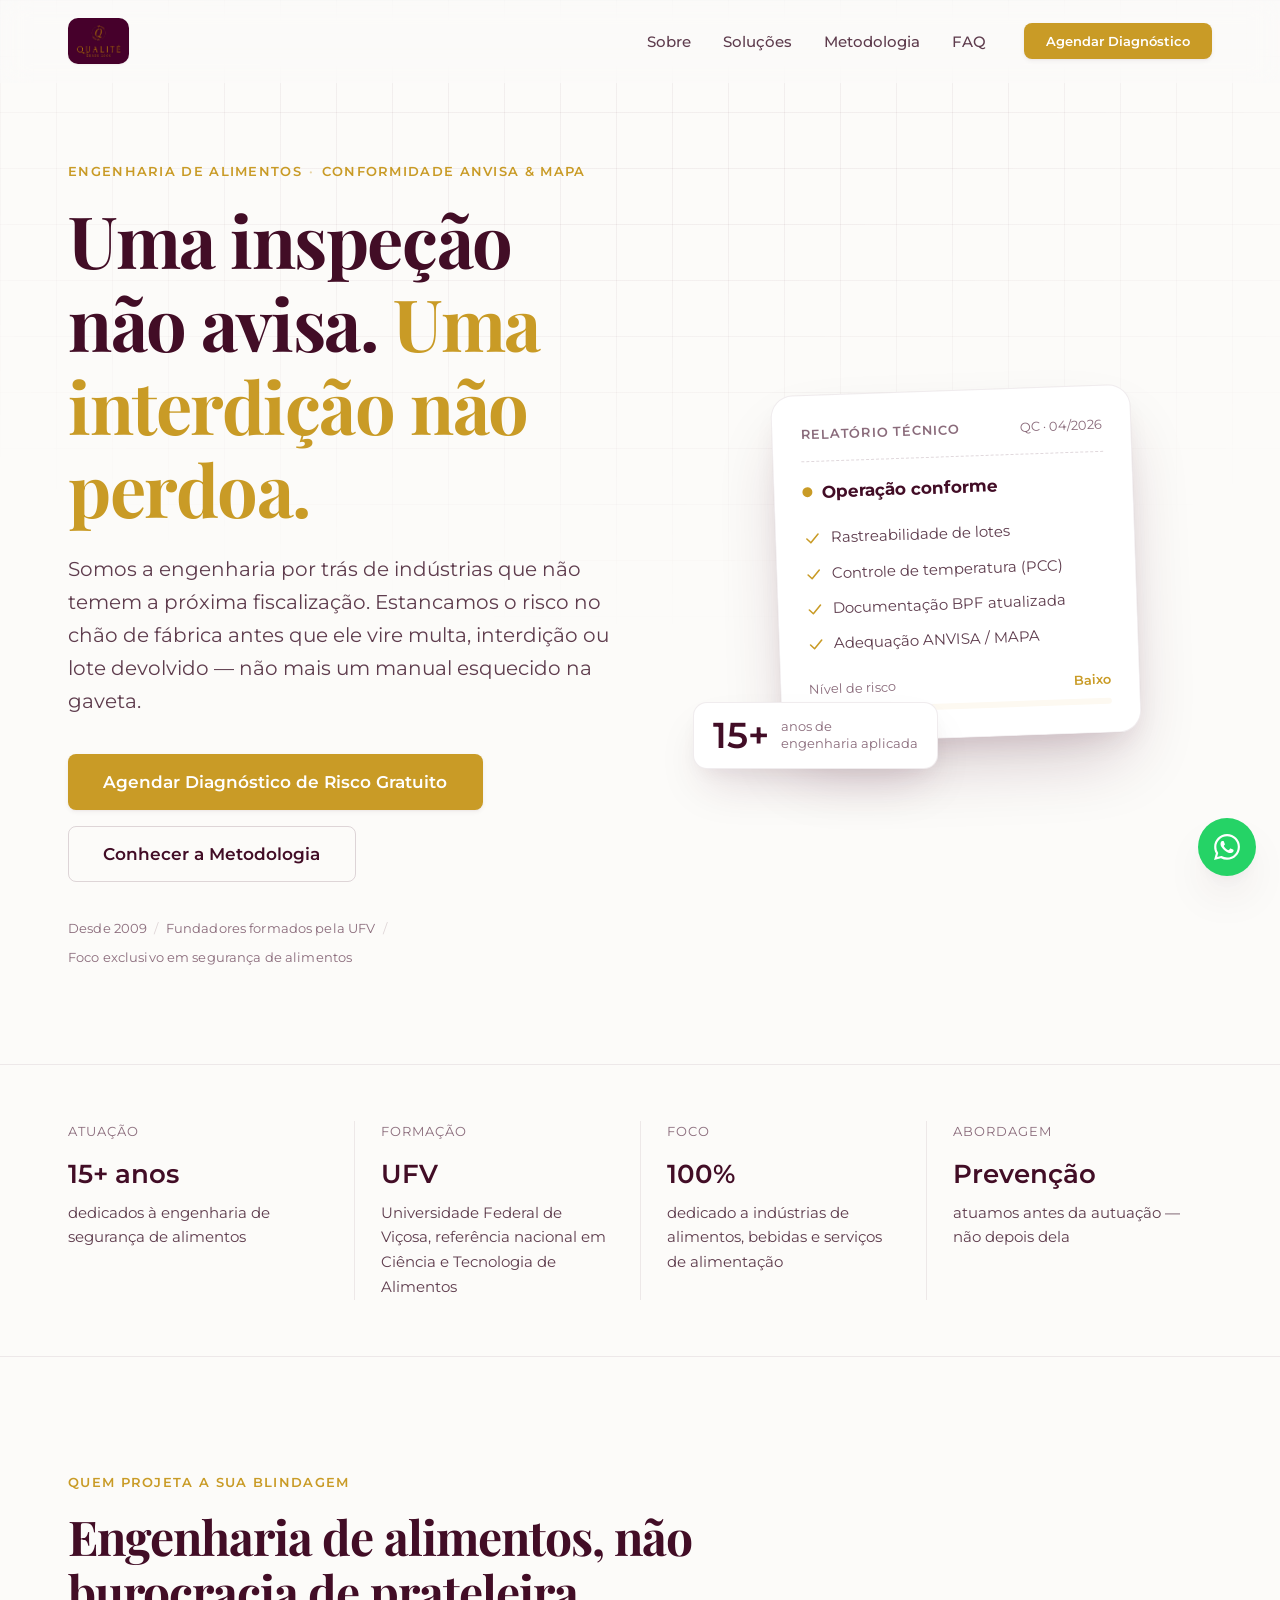
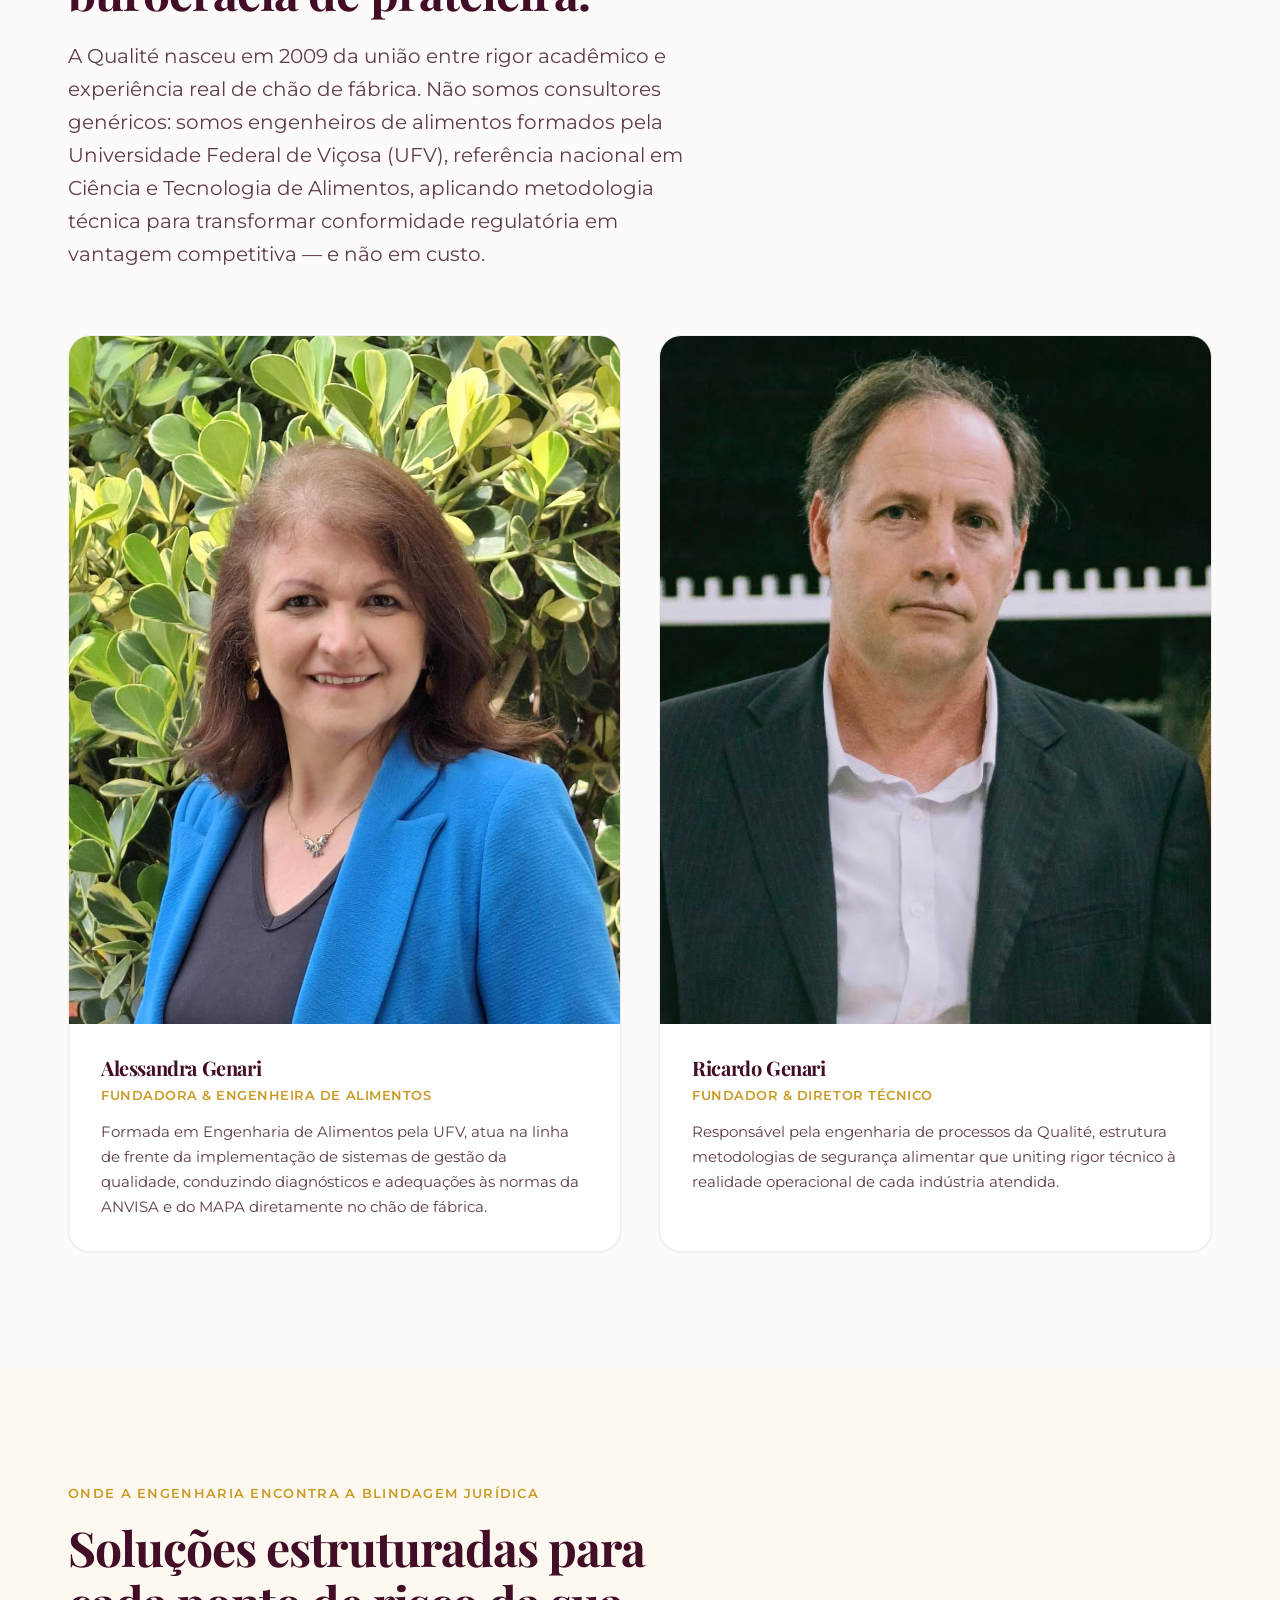
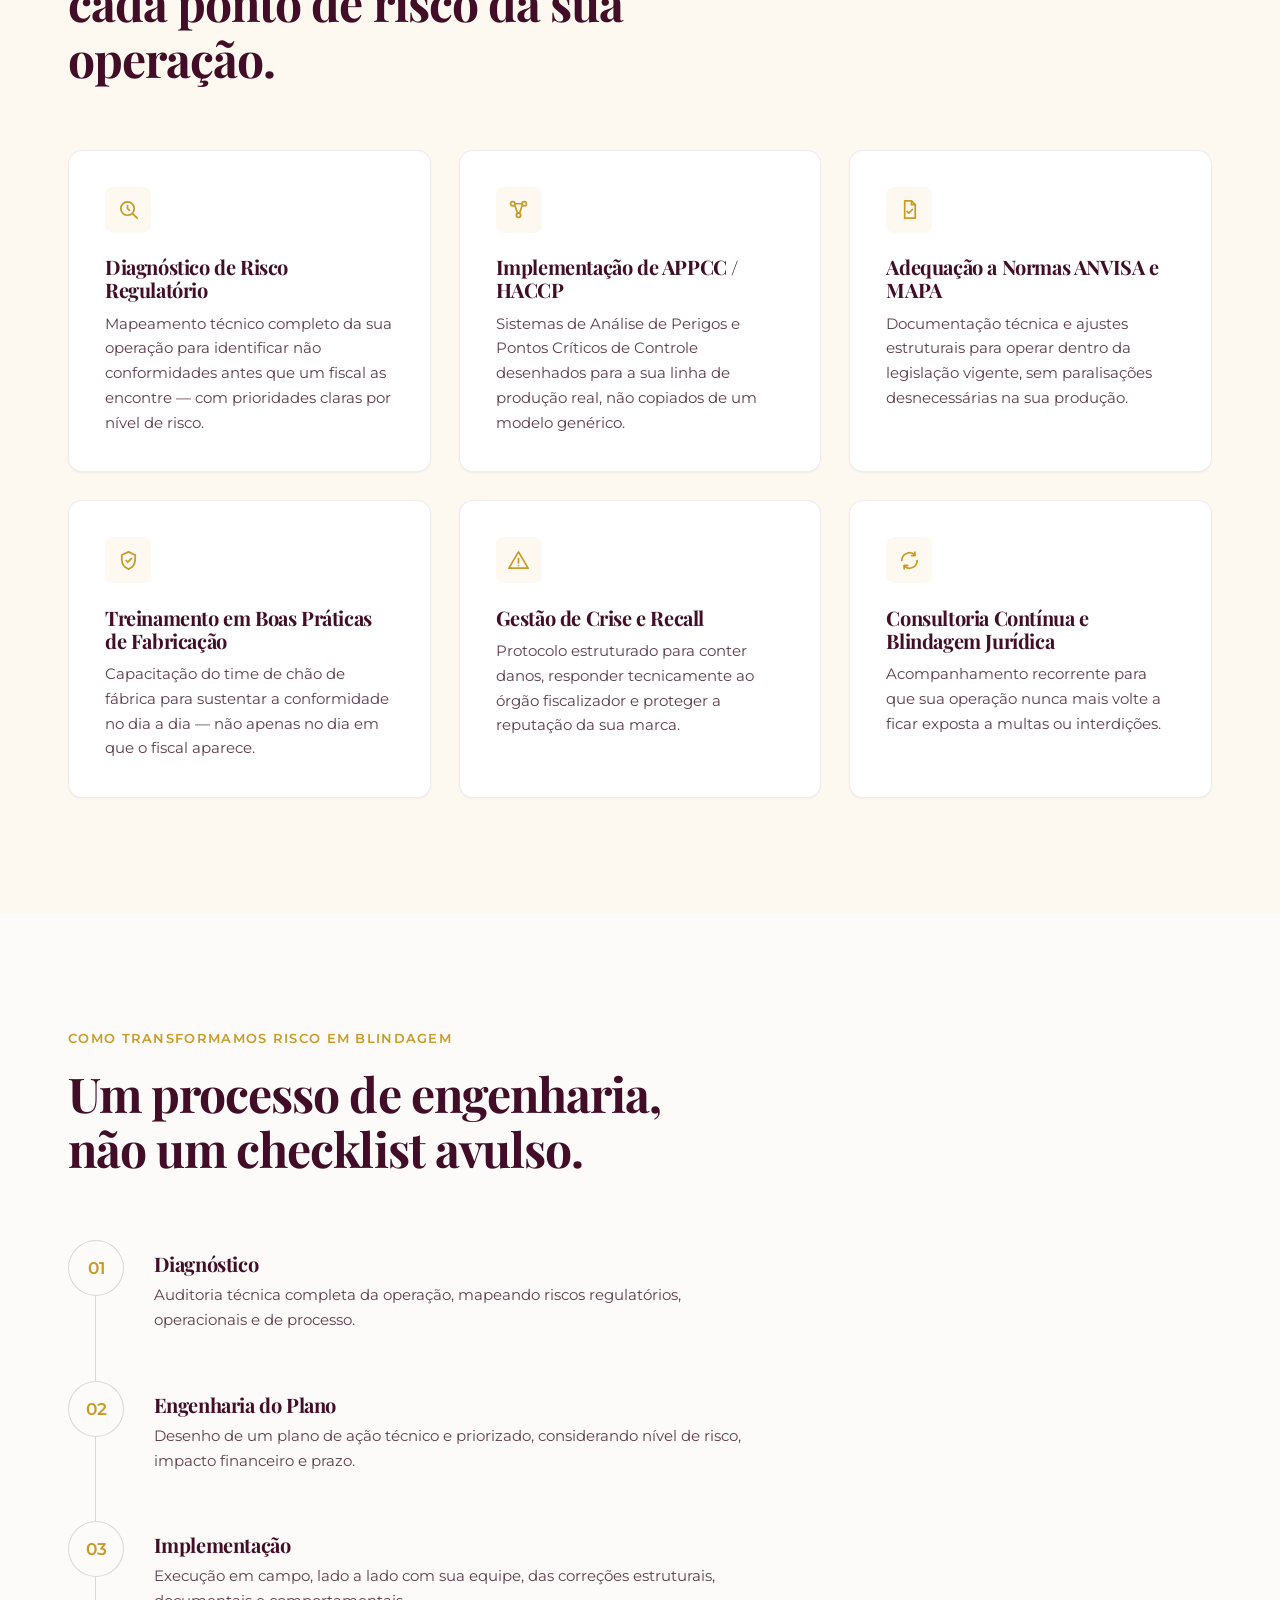
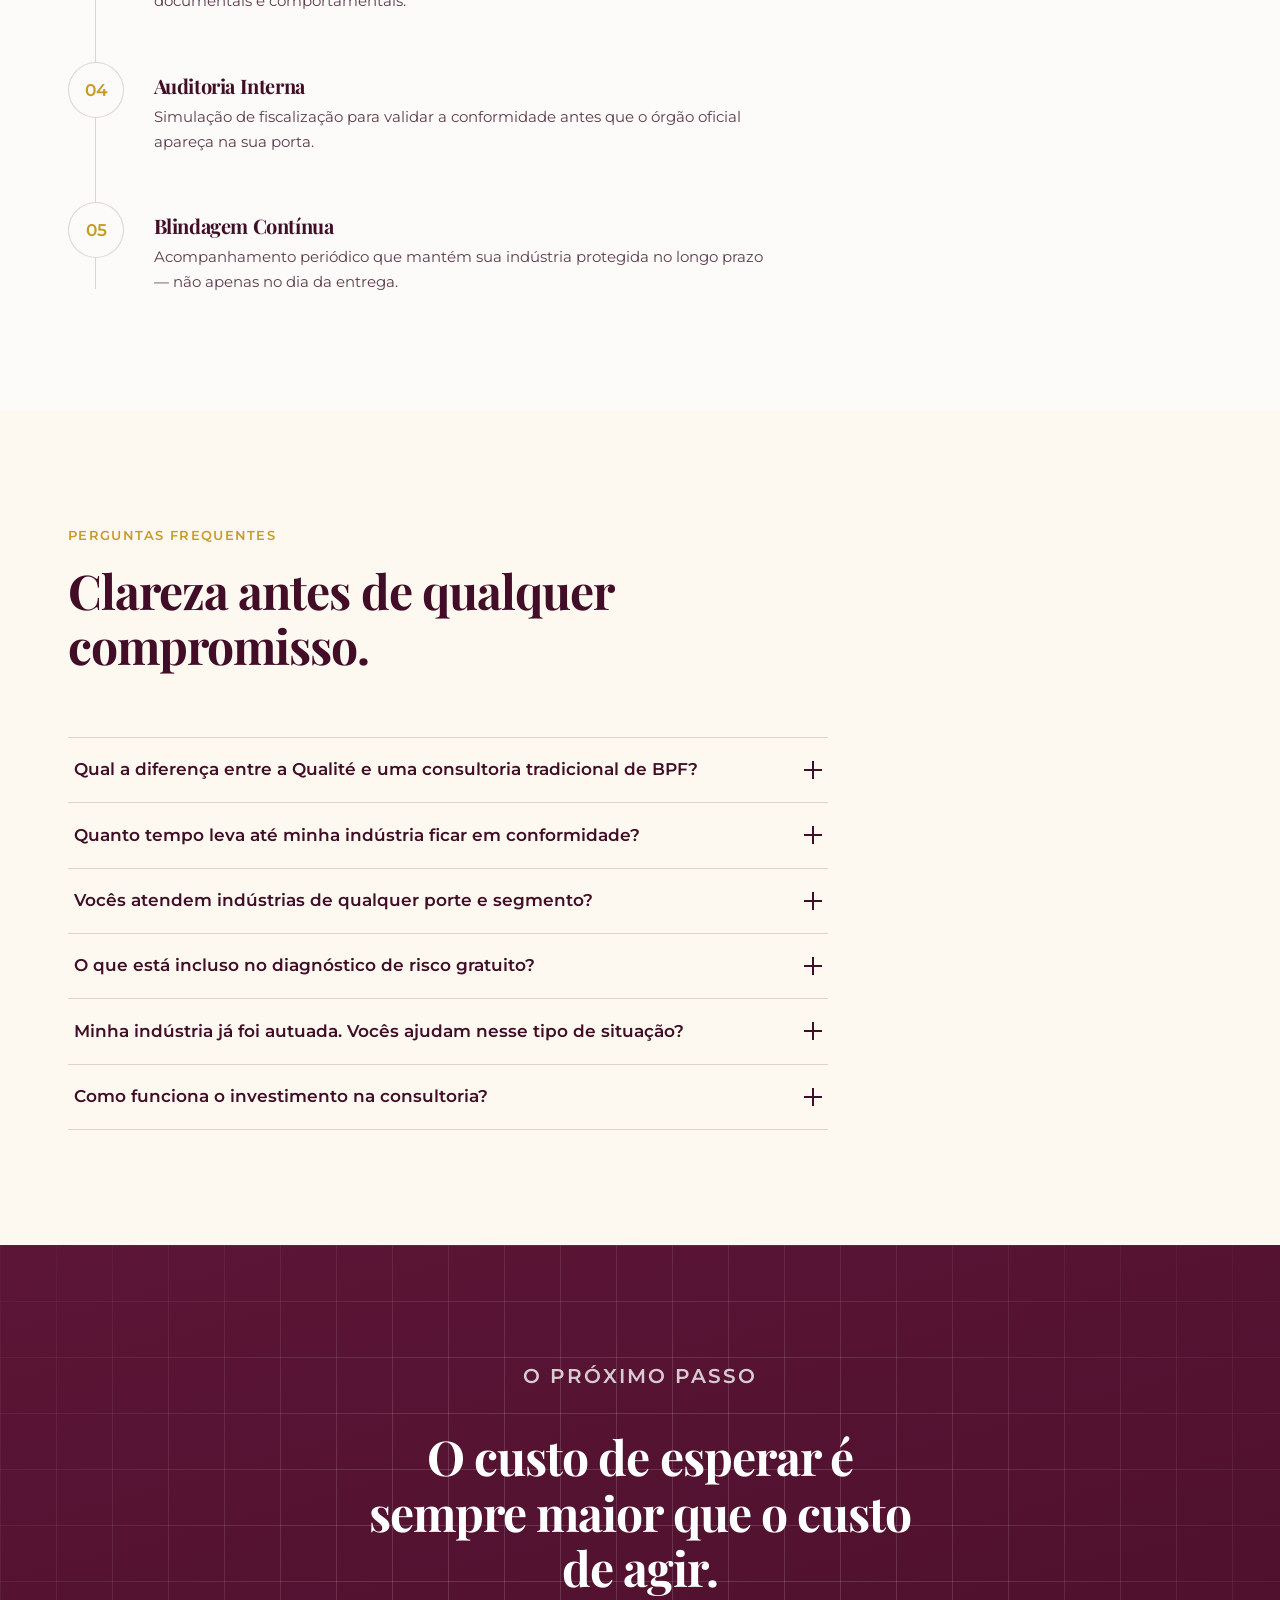
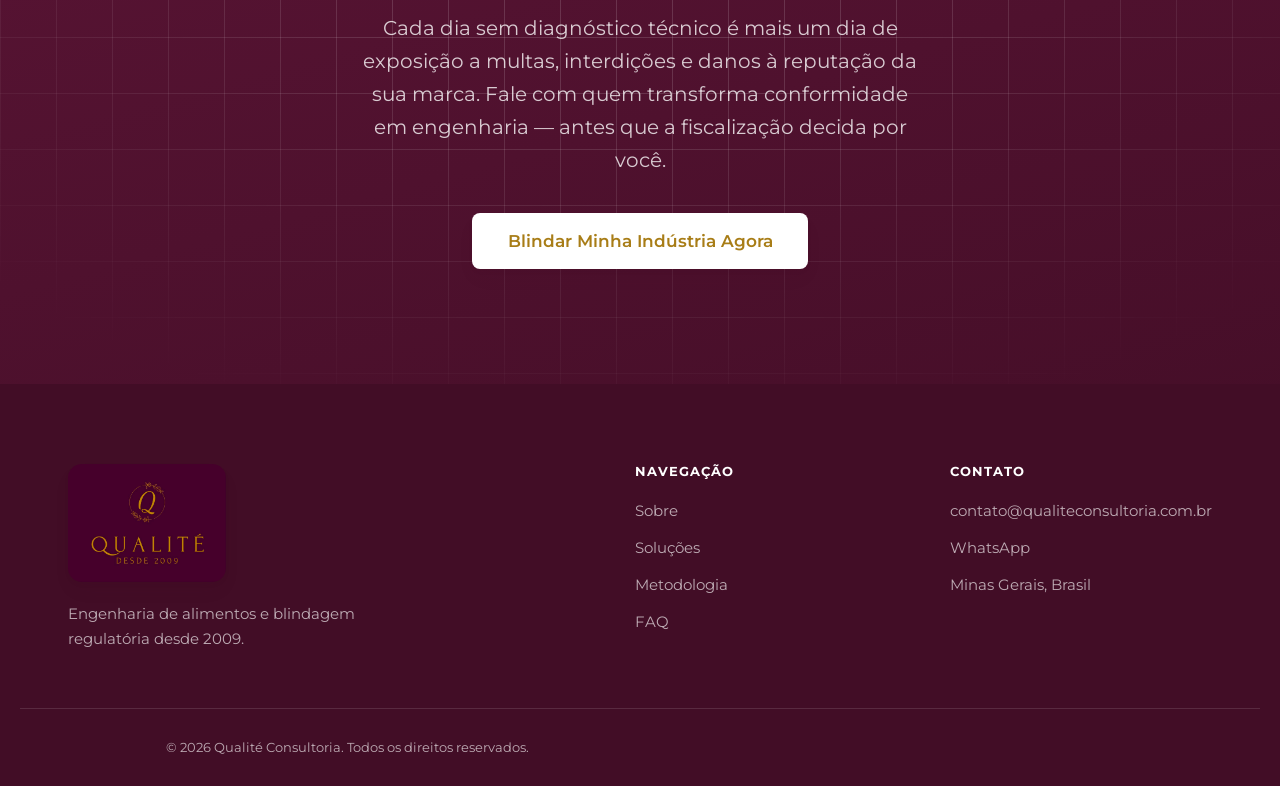
==== commit ae69e013: "mudança de cores e redução de códigos" ====
--- a/index.html
+++ b/index.html
@@ -11,29 +11,16 @@
 <meta property="og:title" content="Qualité Consultoria | Engenharia de Alimentos e Blindagem Regulatória">
 <meta property="og:description" content="Engenharia de precisão que estanca o desperdício no chão de fábrica e blinda sua indústria contra multas e interdições.">
 <meta property="og:type" content="website">
-<meta name="theme-color" content="#0C6B4C">
-
-<!-- Preconnect & Fontes: Inter (texto) + IBM Plex Mono (dados técnicos/rótulos) -->
+<meta name="theme-color" content="#420D26">
+
+<!-- Preconnect & Fontes: Playfair Display (Títulos) + Montserrat (Textos) -->
 <link rel="preconnect" href="https://fonts.googleapis.com">
 <link rel="preconnect" href="https://fonts.gstatic.com" crossorigin>
-<link href="https://fonts.googleapis.com/css2?family=Inter:wght@400;500;600;700;800&family=IBM+Plex+Mono:wght@500;600&display=swap" rel="stylesheet">
+<link href="https://fonts.googleapis.com/css2?family=Montserrat:wght@400;500;600;700&family=Playfair+Display:ital,wght@0,400;0,600;0,700;1,400&display=swap" rel="stylesheet">
 
 <link rel="stylesheet" href="style.css">
 </head>
 <body>
-
-<!--
-  NOTA PARA IMPLANTAÇÃO — ler antes de publicar:
-  1) O e-mail de contato (contato@qualiteconsultoria.com.br) usado nos botões de CTA é um
-     placeholder plausível, não confirmado. Substitua pelo e-mail real da Qualité em TODOS
-     os links "mailto:" abaixo (busque por "contato@qualiteconsultoria" no arquivo).
-  2) O link do WhatsApp no rodapé e no botão flutuante usa um número placeholder
-     (551100000000). Substitua por "https://wa.me/55DDDNUMERO" real antes de publicar.
-  3) Os cargos e as biografias de Alessandra e Ricardo Genari (seção "Sobre") foram escritos
-     a partir do briefing e devem ser revisados/ajustados pelos próprios fundadores.
-  4) O endereço no rodapé é um placeholder — substitua pelo endereço real, se houver um
-     ponto físico de atendimento.
--->
 
 <a href="#conteudo" class="skip-link">Pular para o conteúdo principal</a>
 
@@ -68,7 +55,7 @@
 
       <div class="hero-copy">
         <p class="eyebrow reveal">Engenharia de Alimentos <span class="eyebrow-sep">·</span> Conformidade ANVISA &amp; MAPA</p>
-        <h1 class="hero-title reveal">Uma inspeção não avisa. <span class="text-emerald">Uma interdição não perdoa.</span></h1>
+        <h1 class="hero-title reveal">Uma inspeção não avisa. <span class="text-brand">Uma interdição não perdoa.</span></h1>
         <p class="hero-sub reveal">Somos a engenharia por trás de indústrias que não temem a próxima fiscalização. Estancamos o risco no chão de fábrica antes que ele vire multa, interdição ou lote devolvido — não mais um manual esquecido na gaveta.</p>
 
         <div class="hero-actions reveal">
@@ -172,7 +159,7 @@
           <div class="founder-card__body">
             <h3>Ricardo Genari</h3>
             <p class="founder-card__role">Fundador &amp; Diretor Técnico</p>
-            <p>Responsável pela engenharia de processos da Qualité, estrutura metodologias de segurança alimentar que unem rigor técnico à realidade operacional de cada indústria atendida.</p>
+            <p>Responsável pela engenharia de processos da Qualité, estrutura metodologias de segurança alimentar que uniting rigor técnico à realidade operacional de cada indústria atendida.</p>
           </div>
         </article>
       </div>
@@ -424,4 +411,4 @@
 
 <script src="script.js" defer></script>
 </body>
-</html>
+</html>
--- a/style.css
+++ b/style.css
@@ -1,30 +1,30 @@
 /* ==========================================================================
    QUALITÉ CONSULTORIA — Design System
-   Paleta: papel/tinta/esmeralda · Tipografia: Inter + IBM Plex Mono
+   Paleta: Off-White / Bordô / Dourado · Tipografia: Montserrat + Playfair Display
    ========================================================================== */
 
 :root {
   /* ---- Cor ---- */
-  --paper:         #FAFAFA;
+  --paper:         #FCFBF9;
   --surface:       #FFFFFF;
-  --ink:           #0E1F1A;
-  --ink-70:        rgba(14, 31, 26, 0.7);
-  --slate:         #4E5D57;
-  --slate-light:   #7C8985;
-  --emerald:       #0C6B4C;
-  --emerald-dark:  #094F39;
-  --emerald-bright:#159A6C;
-  --emerald-mist:  #EAF4EF;
-  --line:          rgba(14, 31, 26, 0.08);
-  --line-strong:   rgba(14, 31, 26, 0.16);
+  --ink:           #420D26; /* Bordô Escuro Principal */
+  --ink-70:        rgba(66, 13, 38, 0.7);
+  --slate:         #5E3C4D; /* Tom texto derivado do bordô */
+  --slate-light:   #8A6B7B; /* Tom texto secundário */
+  --brand:         #C99B26; /* Dourado */
+  --brand-dark:    #A87D17; /* Dourado Escuro */
+  --brand-bright:  #E3B740; /* Dourado Claro (Hover) */
+  --brand-mist:    #FDF9F1; /* Fundo Suave Dourado */
+  --line:          rgba(66, 13, 38, 0.08);
+  --line-strong:   rgba(66, 13, 38, 0.16);
   --white-line:    rgba(255, 255, 255, 0.14);
 
-  /* ---- Sombras multicamadas ---- */
-  --shadow-xs: 0 1px 2px rgba(14, 31, 26, 0.05);
-  --shadow-sm: 0 2px 5px rgba(14, 31, 26, 0.05), 0 1px 2px rgba(14, 31, 26, 0.04);
-  --shadow-md: 0 10px 20px -6px rgba(14, 31, 26, 0.10), 0 3px 8px -3px rgba(14, 31, 26, 0.06);
-  --shadow-lg: 0 24px 48px -14px rgba(14, 31, 26, 0.18), 0 8px 20px -8px rgba(14, 31, 26, 0.08);
-  --shadow-xl: 0 36px 70px -18px rgba(14, 31, 26, 0.24), 0 14px 28px -10px rgba(14, 31, 26, 0.10);
+  /* ---- Sombras multicamadas (Recalibradas para RGBA do Bordô) ---- */
+  --shadow-xs: 0 1px 2px rgba(66, 13, 38, 0.05);
+  --shadow-sm: 0 2px 5px rgba(66, 13, 38, 0.05), 0 1px 2px rgba(66, 13, 38, 0.04);
+  --shadow-md: 0 10px 20px -6px rgba(66, 13, 38, 0.10), 0 3px 8px -3px rgba(66, 13, 38, 0.06);
+  --shadow-lg: 0 24px 48px -14px rgba(66, 13, 38, 0.18), 0 8px 20px -8px rgba(66, 13, 38, 0.08);
+  --shadow-xl: 0 36px 70px -18px rgba(66, 13, 38, 0.24), 0 14px 28px -10px rgba(66, 13, 38, 0.10);
 
   /* ---- Raio ---- */
   --radius-sm: 8px;
@@ -33,8 +33,9 @@
   --radius-full: 999px;
 
   /* ---- Tipografia ---- */
-  --font-sans: 'Inter', system-ui, -apple-system, 'Segoe UI', sans-serif;
-  --font-mono: 'IBM Plex Mono', ui-monospace, 'SFMono-Regular', Menlo, monospace;
+  --font-sans: 'Montserrat', system-ui, -apple-system, 'Segoe UI', sans-serif;
+  --font-serif: 'Playfair Display', serif;
+  --font-mono: 'Montserrat', system-ui, sans-serif;
 
   /* Escala fluida — clamp() elimina a necessidade de media queries para fontes */
   --text-xs:   clamp(0.75rem, 0.71rem + 0.15vw, 0.8125rem);
@@ -83,6 +84,7 @@
 svg { display: block; }
 
 h1, h2, h3, h4 {
+  font-family: var(--font-serif);
   color: var(--ink);
   font-weight: 700;
   line-height: 1.15;
@@ -103,7 +105,7 @@
 
 /* Acessibilidade: foco visível */
 :focus-visible {
-  outline: 2px solid var(--emerald);
+  outline: 2px solid var(--brand);
   outline-offset: 3px;
   border-radius: 4px;
 }
@@ -131,14 +133,14 @@
   font-family: var(--font-mono);
   font-size: var(--text-xs);
   font-weight: 600;
-  letter-spacing: 0.08em;
+  letter-spacing: 0.1em;
   text-transform: uppercase;
-  color: var(--emerald);
+  color: var(--brand);
   margin-bottom: 1rem;
 }
 .eyebrow-sep { opacity: 0.4; margin-inline: 0.15em; }
-.eyebrow-on-dark { color: var(--emerald-bright); }
-.text-emerald { color: var(--emerald); }
+.eyebrow-on-dark { color: var(--brand-bright); }
+.text-brand { color: var(--brand); }
 
 .section-head { max-width: 640px; margin-bottom: clamp(2.5rem, 5vw, 4rem); }
 .section-head h2 { margin-bottom: 1.1rem; }
@@ -162,14 +164,14 @@
   transition: transform var(--transition), box-shadow var(--transition),
               background-color var(--transition), border-color var(--transition), color var(--transition);
 }
-.btn-primary { background: var(--emerald); color: #fff; box-shadow: var(--shadow-sm); }
-.btn-primary:hover { background: var(--emerald-dark); transform: translateY(-2px); box-shadow: var(--shadow-md); }
+.btn-primary { background: var(--brand); color: #fff; box-shadow: var(--shadow-sm); }
+.btn-primary:hover { background: var(--brand-dark); transform: translateY(-2px); box-shadow: var(--shadow-md); }
 
 .btn-ghost { background: transparent; color: var(--ink); border-color: var(--line-strong); }
-.btn-ghost:hover { border-color: var(--emerald); color: var(--emerald); background: var(--emerald-mist); }
-
-.btn-on-dark { background: #fff; color: var(--emerald-dark); box-shadow: var(--shadow-md); }
-.btn-on-dark:hover { background: var(--emerald-mist); transform: translateY(-2px); box-shadow: var(--shadow-lg); }
+.btn-ghost:hover { border-color: var(--brand); color: var(--brand); background: var(--brand-mist); }
+
+.btn-on-dark { background: #fff; color: var(--brand-dark); box-shadow: var(--shadow-md); }
+.btn-on-dark:hover { background: var(--brand-mist); transform: translateY(-2px); box-shadow: var(--shadow-lg); }
 
 .btn-lg { padding: 1.15rem 2.15rem; font-size: var(--text-base); }
 .btn-compact { padding: 0.65rem 1.3rem; font-size: var(--text-xs); }
@@ -223,7 +225,7 @@
   position: absolute;
   left: 0; right: 100%; bottom: 0;
   height: 2px;
-  background: var(--emerald);
+  background: var(--brand);
   transition: right 250ms var(--ease);
 }
 .nav-link:hover, .nav-link.active { color: var(--ink); }
@@ -238,7 +240,7 @@
   border-radius: var(--radius-sm);
   flex-shrink: 0;
 }
-.mobile-menu-toggle:hover { background: var(--emerald-mist); }
+.mobile-menu-toggle:hover { background: var(--brand-mist); }
 .menu-bars { position: relative; width: 20px; height: 14px; }
 .menu-bars span {
   position: absolute;
@@ -271,8 +273,8 @@
   z-index: 0;
   pointer-events: none;
   background-image:
-    linear-gradient(to right, rgba(14, 31, 26, 0.05) 1px, transparent 1px),
-    linear-gradient(to bottom, rgba(14, 31, 26, 0.05) 1px, transparent 1px);
+    linear-gradient(to right, rgba(66, 13, 38, 0.05) 1px, transparent 1px),
+    linear-gradient(to bottom, rgba(66, 13, 38, 0.05) 1px, transparent 1px);
   background-size: 56px 56px;
   mask-image: radial-gradient(ellipse 75% 60% at 50% 0%, black 40%, transparent 100%);
   -webkit-mask-image: radial-gradient(ellipse 75% 60% at 50% 0%, black 40%, transparent 100%);
@@ -366,14 +368,14 @@
 .status-dot {
   width: 10px; height: 10px;
   border-radius: 50%;
-  background: var(--emerald);
+  background: var(--brand);
   flex-shrink: 0;
   animation: pulse-dot 2.2s ease-out infinite;
 }
 @keyframes pulse-dot {
-  0%   { box-shadow: 0 0 0 0 rgba(12, 107, 76, 0.35); }
-  70%  { box-shadow: 0 0 0 7px rgba(12, 107, 76, 0); }
-  100% { box-shadow: 0 0 0 0 rgba(12, 107, 76, 0); }
+  0%   { box-shadow: 0 0 0 0 rgba(201, 155, 38, 0.4); }
+  70%  { box-shadow: 0 0 0 7px rgba(201, 155, 38, 0); }
+  100% { box-shadow: 0 0 0 0 rgba(201, 155, 38, 0); }
 }
 
 .report-card__list { display: flex; flex-direction: column; gap: 0.65rem; margin-bottom: 1.4rem; }
@@ -384,7 +386,7 @@
   font-size: var(--text-sm);
   color: var(--slate);
 }
-.report-card__list svg { width: 17px; height: 17px; flex-shrink: 0; color: var(--emerald); }
+.report-card__list svg { width: 17px; height: 17px; flex-shrink: 0; color: var(--brand); }
 
 .report-card__risk-top {
   display: flex;
@@ -394,14 +396,14 @@
   color: var(--slate-light);
   margin-bottom: 0.5rem;
 }
-.risk-value { color: var(--emerald); font-weight: 600; }
-.risk-bar { width: 100%; height: 6px; border-radius: var(--radius-full); background: var(--emerald-mist); overflow: hidden; }
+.risk-value { color: var(--brand); font-weight: 600; }
+.risk-bar { width: 100%; height: 6px; border-radius: var(--radius-full); background: var(--brand-mist); overflow: hidden; }
 .risk-bar__fill {
   display: block;
   height: 100%;
   width: 18%;
   border-radius: var(--radius-full);
-  background: linear-gradient(to right, var(--emerald), var(--emerald-bright));
+  background: linear-gradient(to right, var(--brand), var(--brand-bright));
 }
 
 .floating-chip {
@@ -452,7 +454,6 @@
   font-weight: 600;
   color: var(--ink);
 }
-.badge-number { font-size: 2.5rem; font-weight: 800; color: var(--color-brand-primary); line-height: 1; }
 
 /* ==========================================================================
    Sobre
@@ -487,7 +488,7 @@
   font-weight: 600;
   letter-spacing: 0.04em;
   text-transform: uppercase;
-  color: var(--emerald);
+  color: var(--brand);
   margin-bottom: 0.9rem;
 }
 .founder-card__body p:last-child { font-size: var(--text-sm); color: var(--slate); }
@@ -495,7 +496,7 @@
 /* ==========================================================================
    Soluções
    ========================================================================== */
-.solucoes { padding-block: var(--section-pad); background: var(--emerald-mist); }
+.solucoes { padding-block: var(--section-pad); background: var(--brand-mist); }
 
 .solucoes-grid {
   display: grid;
@@ -518,8 +519,8 @@
   align-items: center;
   justify-content: center;
   border-radius: var(--radius-sm);
-  background: var(--emerald-mist);
-  color: var(--emerald);
+  background: var(--brand-mist);
+  color: var(--brand);
   margin-bottom: 1.4rem;
 }
 .solucao-card__icon svg { width: 23px; height: 23px; }
@@ -555,7 +556,7 @@
   justify-content: center;
   font-family: var(--font-mono);
   font-weight: 600;
-  color: var(--emerald);
+  color: var(--brand);
   font-size: var(--text-base);
 }
 .timeline-step__body { padding-top: 0.75rem; }
@@ -565,11 +566,11 @@
 /* ==========================================================================
    FAQ — Accordion
    ========================================================================== */
-.faq { padding-block: var(--section-pad); background: var(--emerald-mist); }
+.faq { padding-block: var(--section-pad); background: var(--brand-mist); }
 
 .accordion { max-width: 760px; border-top: 1px solid var(--line-strong); }
 .accordion-item { border-bottom: 1px solid var(--line-strong); }
-.accordion-item h3 { font-size: inherit; font-weight: inherit; }
+.accordion-item h3 { font-family: var(--font-sans); font-size: inherit; font-weight: inherit; }
 
 .accordion-trigger {
   width: 100%;
@@ -584,7 +585,7 @@
   color: var(--ink);
   transition: color var(--transition);
 }
-.accordion-trigger:hover { color: var(--emerald); }
+.accordion-trigger:hover { color: var(--brand); }
 
 .accordion-icon { position: relative; width: 18px; height: 18px; flex-shrink: 0; }
 .accordion-icon::before, .accordion-icon::after {
@@ -597,7 +598,7 @@
 .accordion-icon::before { width: 2px; height: 100%; transform: translate(-50%, -50%); }
 .accordion-icon::after  { width: 100%; height: 2px; transform: translate(-50%, -50%); }
 .accordion-trigger[aria-expanded="true"] .accordion-icon::before { transform: translate(-50%, -50%) rotate(90deg); opacity: 0; }
-.accordion-trigger[aria-expanded="true"] { color: var(--emerald); }
+.accordion-trigger[aria-expanded="true"] { color: var(--brand); }
 
 .accordion-content { max-height: 0; overflow: hidden; transition: max-height 420ms var(--ease); }
 .accordion-content p { font-size: var(--text-sm); color: var(--slate); padding-bottom: 1.5rem; max-width: 64ch; }
@@ -608,7 +609,7 @@
 .cta-final {
   position: relative;
   overflow: hidden;
-  background: linear-gradient(165deg, var(--emerald-dark), var(--ink) 120%);
+  background: linear-gradient(165deg, #5C1536, var(--ink) 120%);
   padding-block: var(--section-pad);
 }
 .cta-final__grid {
@@ -751,4 +752,4 @@
     transition-duration: 0.01ms !important;
   }
   html.js .reveal { opacity: 1; transform: none; }
-}
+}
